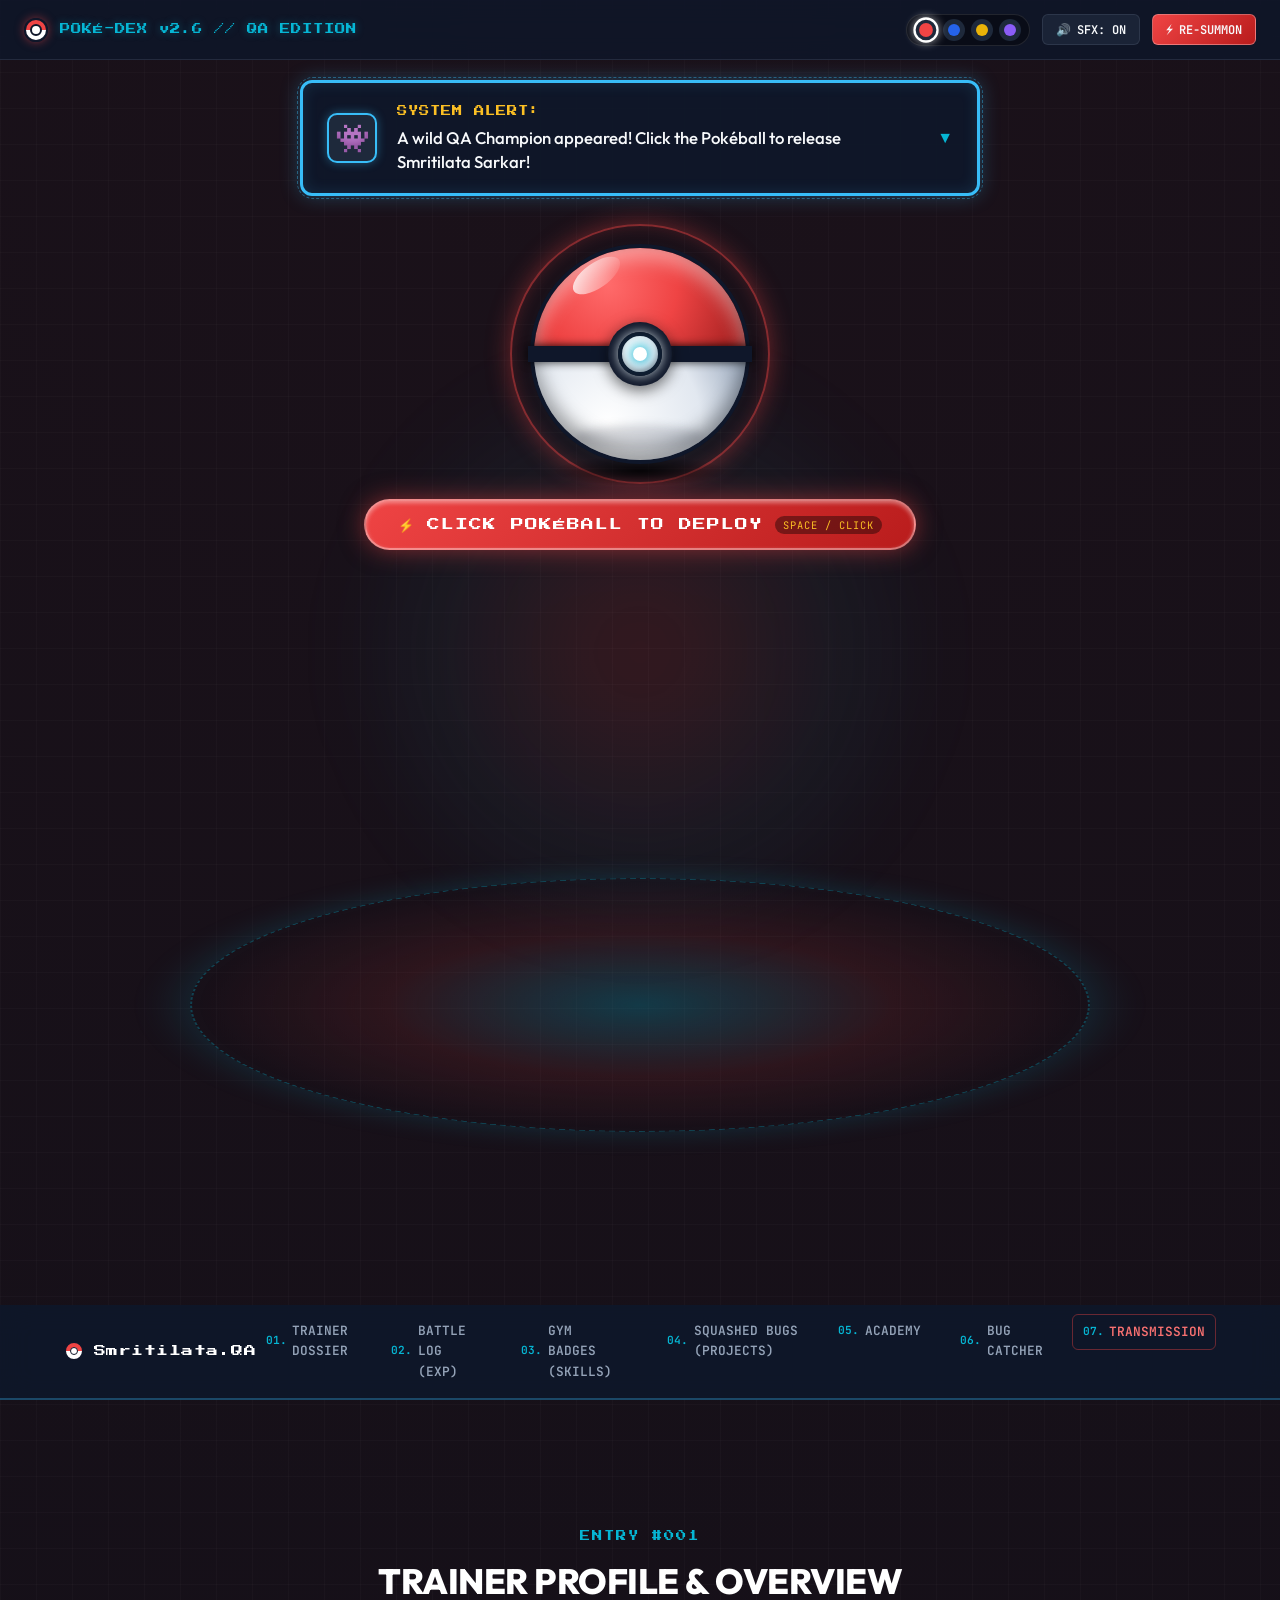
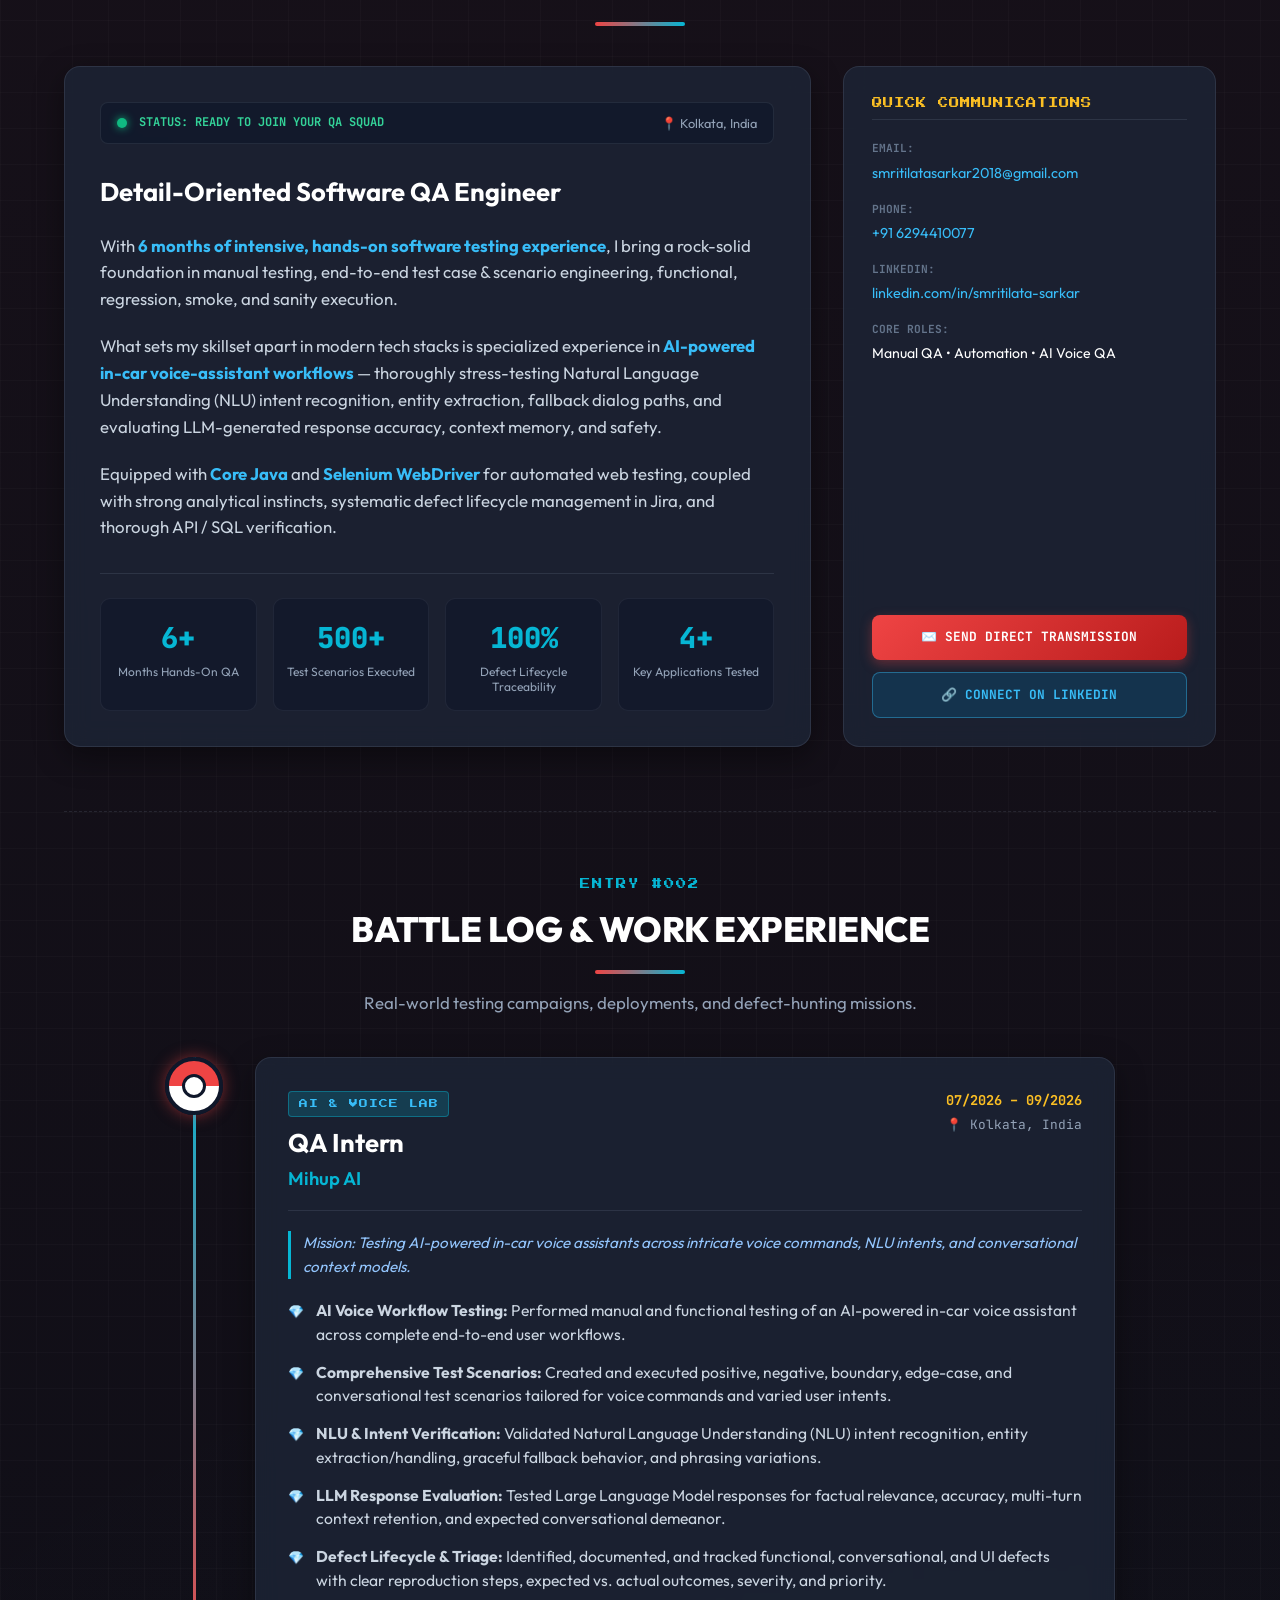
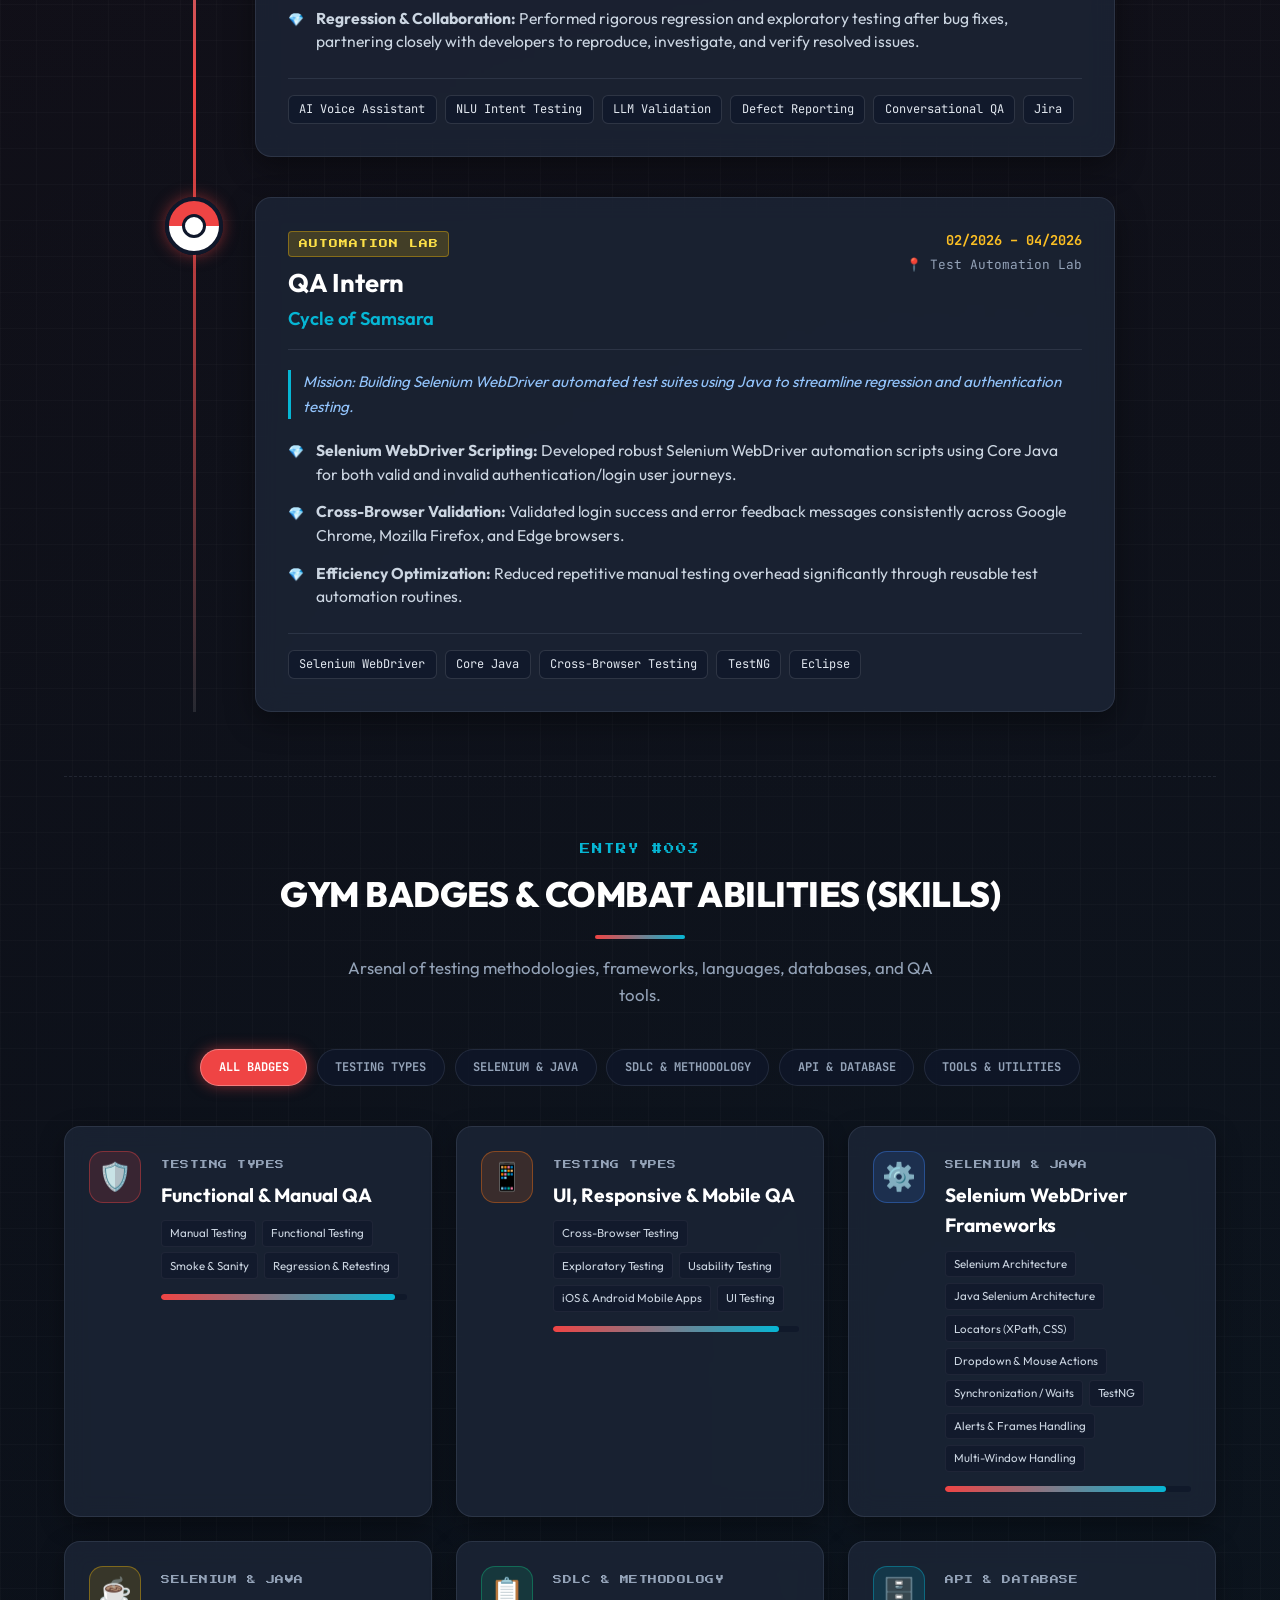
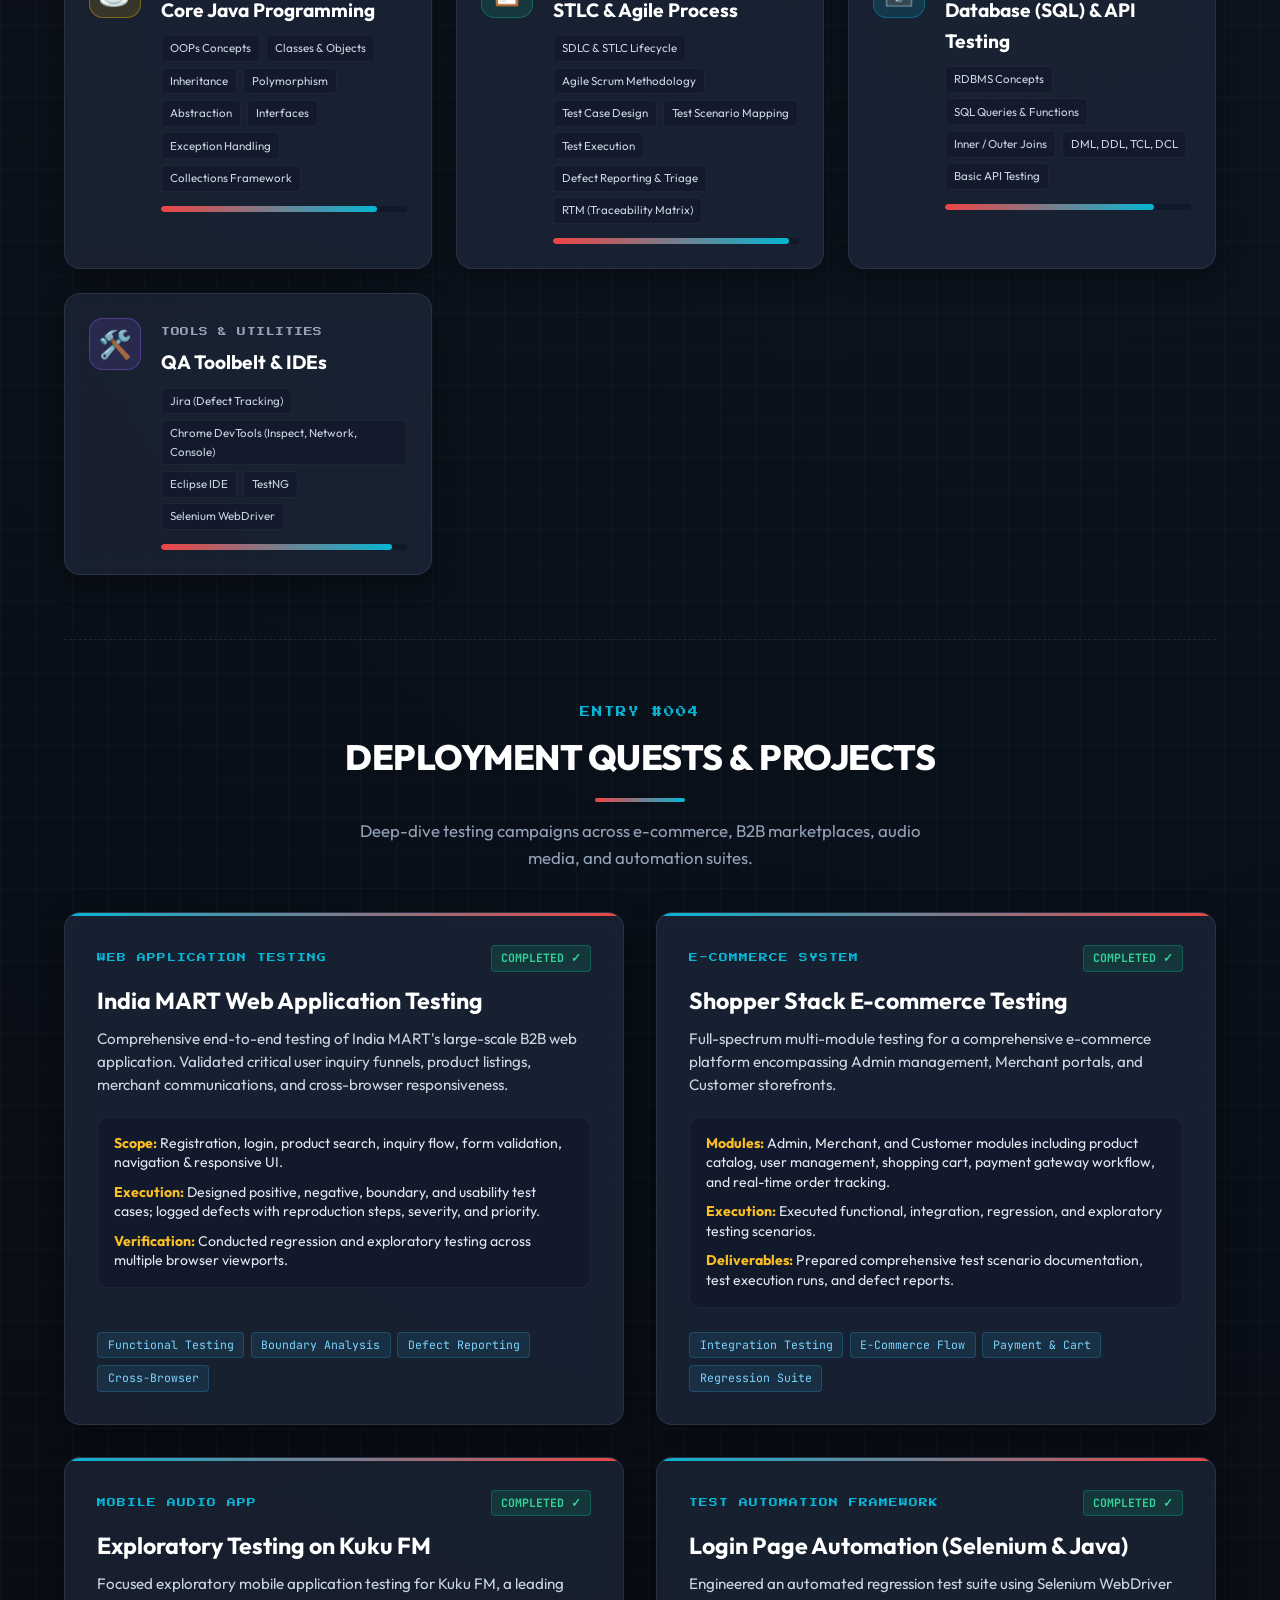
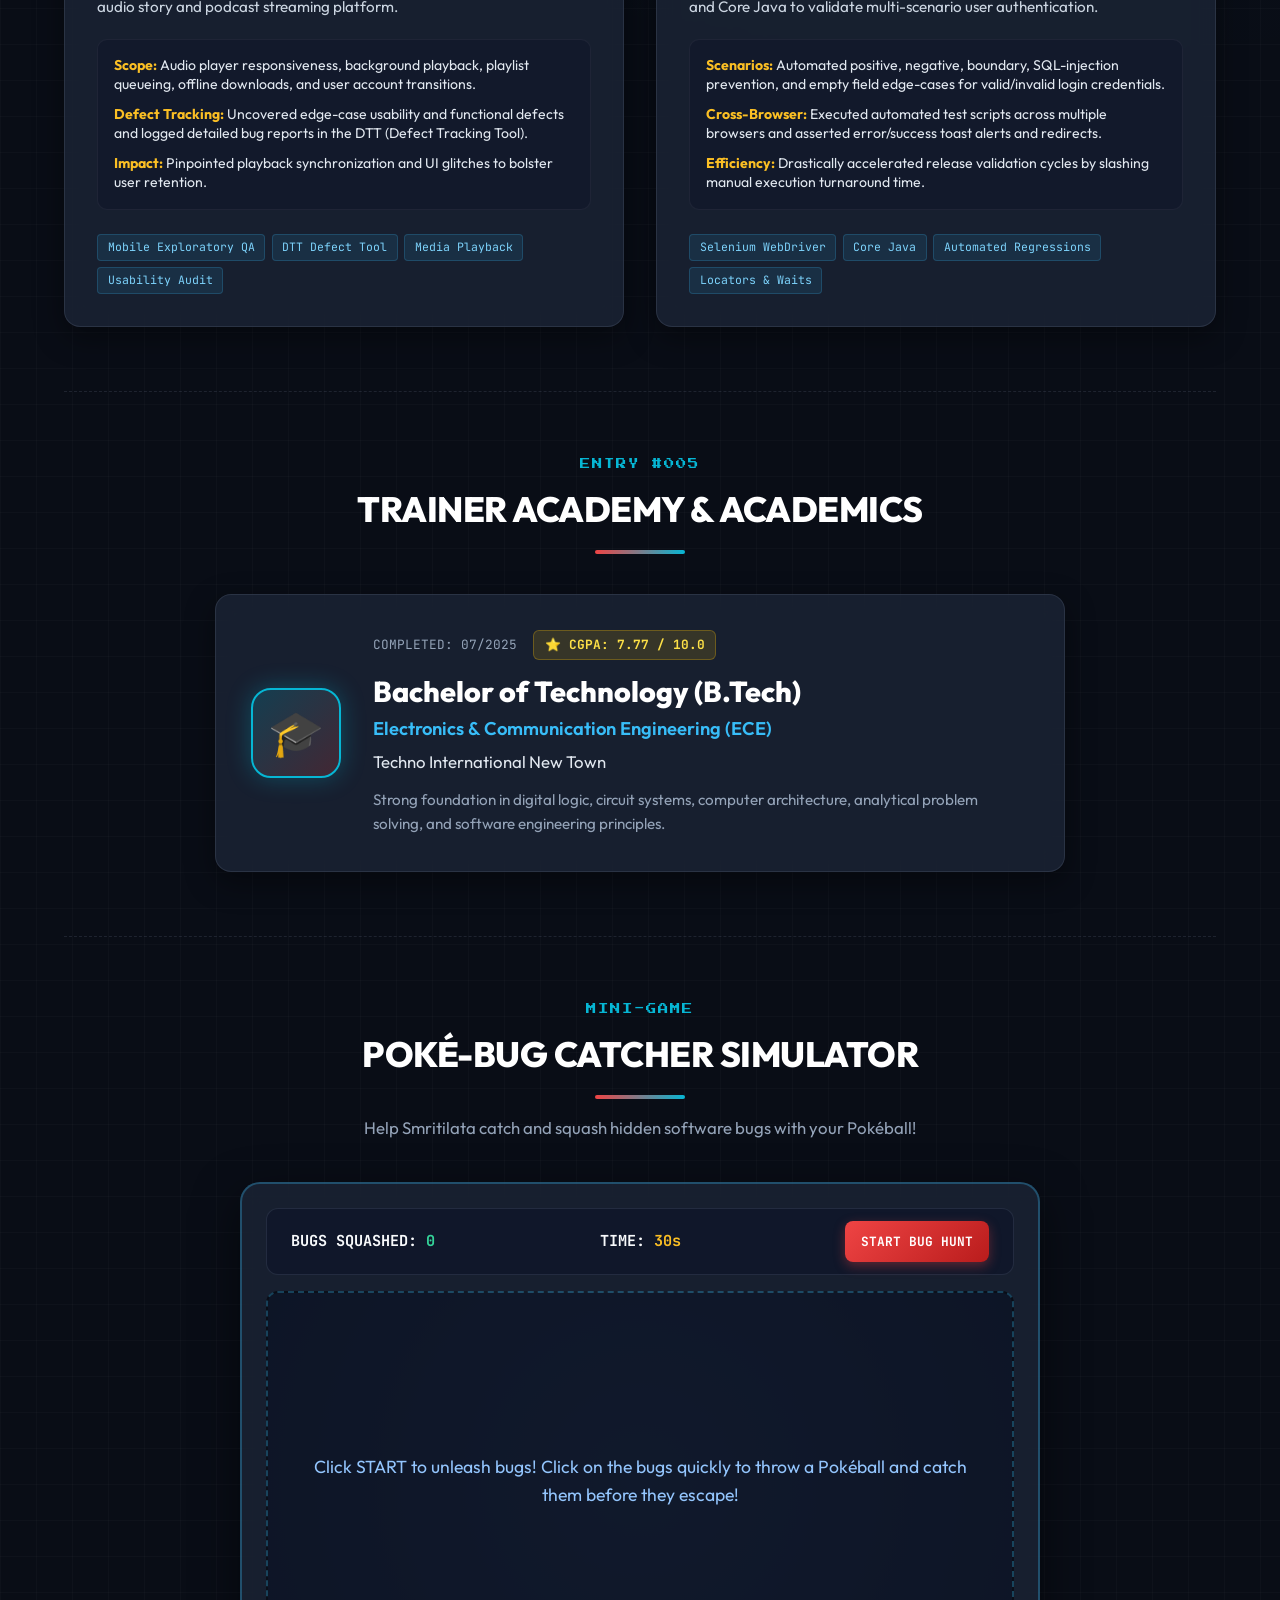
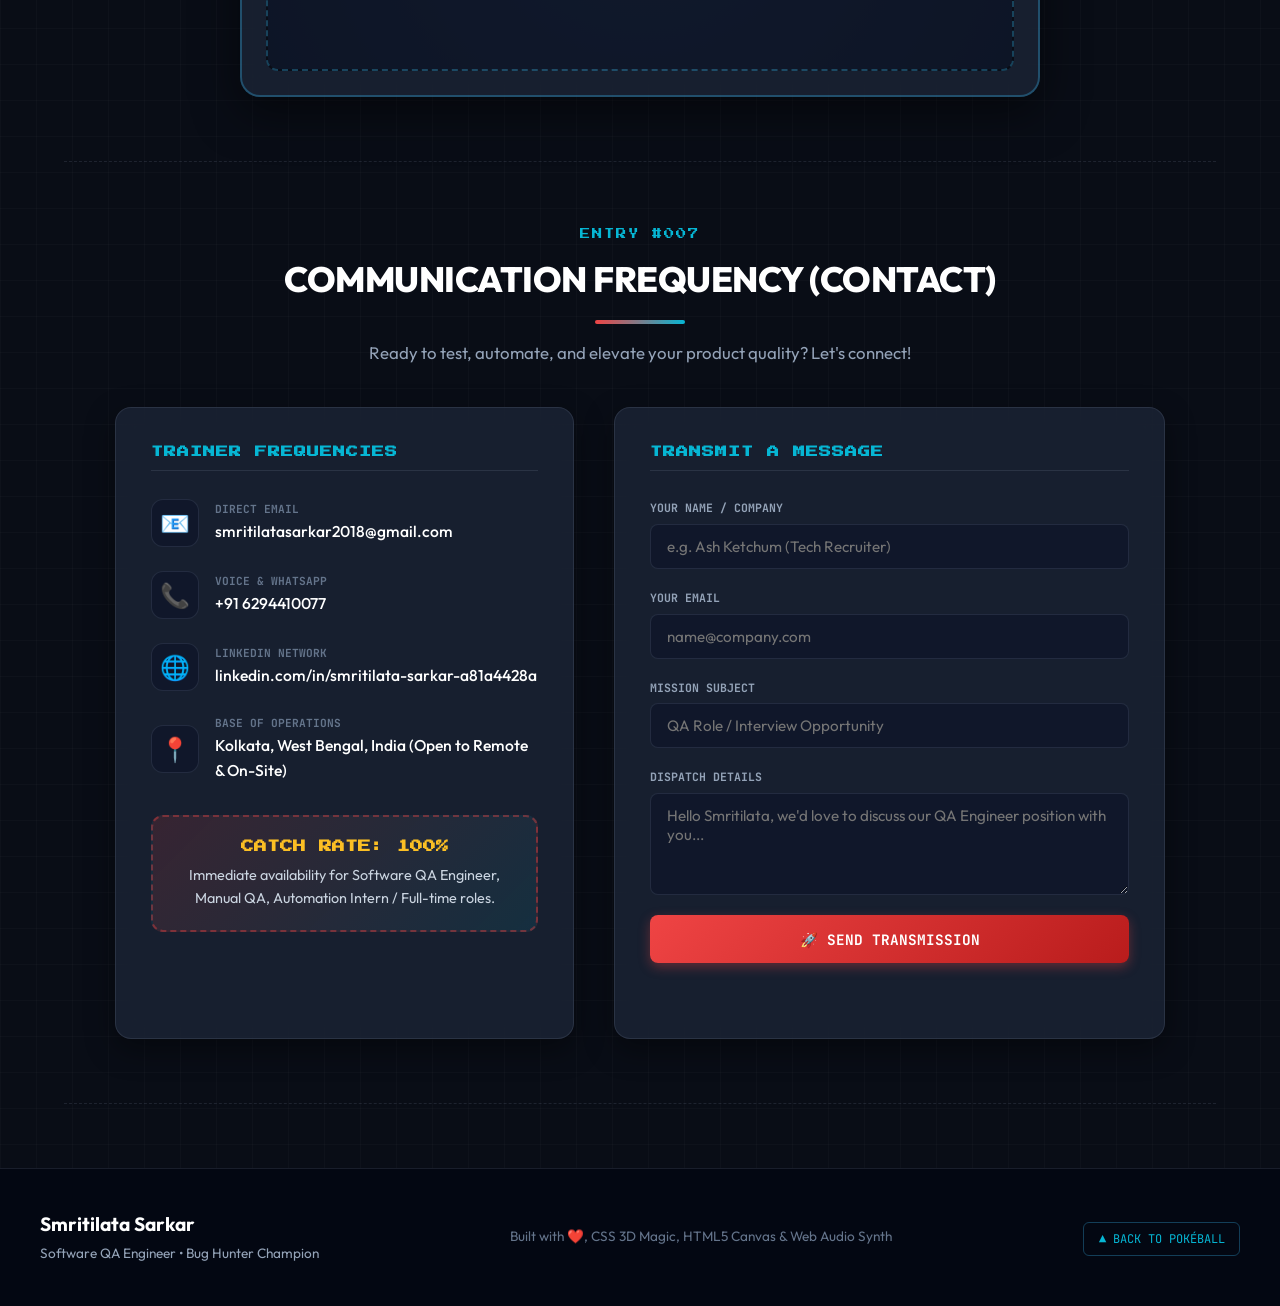
==== index.html @ 9091d20f "Initial commit: Poke-Portfolio QA Champion" ====
<!DOCTYPE html>
<html lang="en">
<head>
  <meta charset="UTF-8">
  <meta name="viewport" content="width=device-width, initial-scale=1.0">
  <title>Smritilata Sarkar | Software QA Engineer | Poké-Portfolio</title>
  <link rel="preconnect" href="https://fonts.googleapis.com">
  <link rel="preconnect" href="https://fonts.gstatic.com" crossorigin>
  <link href="https://fonts.googleapis.com/css2?family=Press+Start+2P&family=Outfit:wght@300;400;500;600;700;800;900&family=JetBrains+Mono:wght@400;500;700&display=swap" rel="stylesheet">
  <link rel="stylesheet" href="style.css">
  <link rel="icon" type="image/svg+xml" href="data:image/svg+xml,<svg xmlns='http://www.w3.org/2000/svg' viewBox='0 0 100 100'><circle cx='50' cy='50' r='48' fill='%23ef4444'/><path d='M2 50 A48 48 0 0 0 98 50 Z' fill='%23ffffff'/><line x1='2' y1='50' x2='98' y2='50' stroke='%23111827' stroke-width='8'/><circle cx='50' cy='50' r='16' fill='%23ffffff' stroke='%23111827' stroke-width='8'/><circle cx='50' cy='50' r='7' fill='%23ffffff' stroke='%23374151' stroke-width='2'/></svg>">
</head>
<body class="theme-pokeball">

  <!-- Particle and Light Canvas for Release Burst -->
  <canvas id="burst-canvas"></canvas>

  <!-- Sound & Quick Controls Bar -->
  <header class="hud-top-bar">
    <div class="hud-brand">
      <span class="pokeball-mini-icon"></span>
      <span class="hud-title">POKÉ-DEX v2.6 // QA EDITION</span>
    </div>
    <div class="hud-actions">
      <!-- Theme Switcher (Pokéball, Great Ball, Ultra Ball, Master Ball) -->
      <div class="ball-theme-selector" title="Switch Ball Theme">
        <button class="ball-pill active" data-theme="theme-pokeball" title="Classic Poké Ball">
          <span class="dot red"></span>
        </button>
        <button class="ball-pill" data-theme="theme-greatball" title="Great Ball">
          <span class="dot blue"></span>
        </button>
        <button class="ball-pill" data-theme="theme-ultraball" title="Ultra Ball">
          <span class="dot yellow"></span>
        </button>
        <button class="ball-pill" data-theme="theme-masterball" title="Master Ball">
          <span class="dot purple"></span>
        </button>
      </div>

      <button id="sound-toggle" class="hud-btn" aria-label="Toggle 8-bit Audio">
        <span class="icon">🔊</span>
        <span class="btn-text">SFX: ON</span>
      </button>

      <button id="replay-summon-btn" class="hud-btn highlight" aria-label="Replay Pokéball Release Animation">
        <span class="icon">⚡</span>
        <span class="btn-text">RE-SUMMON</span>
      </button>
    </div>
  </header>

  <!-- ======================================================== -->
  <!-- HERO / POKÉBALL OPENING STAGE CONTAINER                    -->
  <!-- ======================================================== -->
  <section id="summon-stage" class="summon-stage stage-closed">
    <div class="summon-backdrop">
      <div class="arena-grid"></div>
      <div class="energy-vortex"></div>
    </div>

    <!-- Battle Dialogue Box (Retro Pokémon style) -->
    <div class="battle-dialogue-box" id="battle-dialogue">
      <div class="trainer-avatar-mini">
        <span class="mini-sprite">👾</span>
      </div>
      <div class="dialogue-content">
        <p class="dialogue-sender">SYSTEM ALERT:</p>
        <p class="dialogue-text" id="dialogue-typed-text">
          A wild QA Champion appeared! Click the Pokéball to release Smritilata Sarkar!
        </p>
      </div>
      <div class="dialogue-action-hint">
        <span class="blink-indicator">▼</span>
      </div>
    </div>

    <!-- The 3D Interactive Pokéball Assembly -->
    <div class="pokeball-assembly-wrapper">
      <div class="summon-light-pillar" id="light-pillar"></div>
      
      <div class="pokeball-3d" id="main-pokeball" role="button" tabindex="0" title="Click to Release QA Engineer!">
        <!-- Outer Energy Ring Aura -->
        <div class="pokeball-energy-ring"></div>
        <div class="pokeball-shockwaves"></div>

        <!-- Upper Hemisphere -->
        <div class="ball-shell shell-top">
          <div class="shell-reflection"></div>
          <div class="shell-stripe"></div>
        </div>

        <!-- Middle Black Belt & Glowing Core Release Button -->
        <div class="ball-equator">
          <div class="equator-band"></div>
          <div class="center-latch-wrapper">
            <div class="latch-outer-ring">
              <div class="latch-button" id="pokeball-button">
                <div class="button-led"></div>
                <div class="button-ring-pulse"></div>
              </div>
            </div>
          </div>
        </div>

        <!-- Lower Hemisphere -->
        <div class="ball-shell shell-bottom">
          <div class="shell-shadow"></div>
        </div>

        <!-- Ground Shadow -->
        <div class="ball-ground-shadow"></div>
      </div>

      <!-- Release Click CTA -->
      <div class="release-cta-container" id="release-cta">
        <button class="throw-ball-btn" id="trigger-summon-btn">
          <span class="poke-icon">⚡</span>
          <span>CLICK POKÉBALL TO DEPLOY</span>
          <span class="shortcut-tag">SPACE / CLICK</span>
        </button>
      </div>
    </div>

    <!-- Released Pokémon / QA Trainer Entity (Emerged from the Light Beam) -->
    <div class="summoned-entity-showcase" id="summoned-entity">
      <div class="entity-aura-particles"></div>
      
      <div class="summoned-card-glow"></div>
      <div class="qa-trainer-holo-card">
        <!-- Card Top Bar: Level, Name, Types -->
        <div class="card-header">
          <div class="card-identity">
            <span class="card-sub-type">QA CHAMPION #001</span>
            <h1 class="card-trainer-name">Smritilata Sarkar</h1>
            <p class="card-role-title">Software QA Engineer • AI Voice & Automation Specialist</p>
          </div>
          <div class="card-level-tag">
            <span class="lvl-label">LVL</span>
            <span class="lvl-number">99</span>
          </div>
        </div>

        <!-- Visual Entity Showcase: Avatar + Stats HUD -->
        <div class="card-body">
          <div class="trainer-visual-box">
            <div class="hologram-rings"></div>
            <!-- Custom SVG QA Champion Avatar -->
            <div class="trainer-avatar-frame">
              <svg class="trainer-svg-art" viewBox="0 0 280 280" fill="none" xmlns="http://www.w3.org/2000/svg">
                <defs>
                  <linearGradient id="bgGlow" x1="0%" y1="0%" x2="100%" y2="100%">
                    <stop offset="0%" stop-color="#1e293b"/>
                    <stop offset="100%" stop-color="#0f172a"/>
                  </linearGradient>
                  <linearGradient id="suitGrad" x1="0%" y1="0%" x2="100%" y2="100%">
                    <stop offset="0%" stop-color="#3b82f6"/>
                    <stop offset="100%" stop-color="#1d4ed8"/>
                  </linearGradient>
                  <linearGradient id="pokeRed" x1="0%" y1="0%" x2="100%" y2="100%">
                    <stop offset="0%" stop-color="#ef4444"/>
                    <stop offset="100%" stop-color="#b91c1c"/>
                  </linearGradient>
                  <filter id="neonGlow" x="-20%" y="-20%" width="140%" height="140%">
                    <feGaussianBlur stdDeviation="6" result="blur" />
                    <feComposite in="SourceGraphic" in2="blur" operator="over"/>
                  </filter>
                </defs>

                <!-- Digital Hologram Ring Backdrop -->
                <circle cx="140" cy="140" r="130" fill="url(#bgGlow)" stroke="#38bdf8" stroke-width="2" stroke-dasharray="6 6"/>
                <circle cx="140" cy="140" r="115" stroke="#f43f5e" stroke-width="1.5" opacity="0.4"/>
                <circle cx="140" cy="140" r="95" fill="#030712" fill-opacity="0.6"/>

                <!-- Cyber Tech Grid in Background -->
                <line x1="45" y1="140" x2="235" y2="140" stroke="#38bdf8" stroke-width="1" opacity="0.2"/>
                <line x1="140" y1="45" x2="140" y2="235" stroke="#38bdf8" stroke-width="1" opacity="0.2"/>

                <!-- QA Trainer Character Stylized Vector -->
                <!-- Hair / Head -->
                <circle cx="140" cy="100" r="44" fill="#18181b"/>
                <!-- Face -->
                <ellipse cx="140" cy="106" rx="34" ry="38" fill="#fed7aa"/>
                <!-- Bangs & Hairstyle -->
                <path d="M106 90 Q140 70 174 90 Q150 78 140 85 Q130 78 106 90 Z" fill="#27272a"/>
                <path d="M106 92 C102 120 102 145 110 160 C110 135 114 115 118 105 Z" fill="#18181b"/>
                <path d="M174 92 C178 120 178 145 170 160 C170 135 166 115 162 105 Z" fill="#18181b"/>
                <!-- Smart QA Glasses (HUD Specs) -->
                <rect x="115" y="98" width="20" height="14" rx="3" fill="#0284c7" fill-opacity="0.25" stroke="#38bdf8" stroke-width="2"/>
                <rect x="145" y="98" width="20" height="14" rx="3" fill="#0284c7" fill-opacity="0.25" stroke="#38bdf8" stroke-width="2"/>
                <line x1="135" y1="105" x2="145" y2="105" stroke="#38bdf8" stroke-width="2"/>
                <line x1="106" y1="105" x2="115" y2="105" stroke="#38bdf8" stroke-width="2"/>
                <line x1="165" y1="105" x2="174" y2="105" stroke="#38bdf8" stroke-width="2"/>
                <!-- Confident Expression -->
                <ellipse cx="125" cy="105" rx="3" ry="3.5" fill="#0f172a"/>
                <ellipse cx="155" cy="105" rx="3" ry="3.5" fill="#0f172a"/>
                <circle cx="126" cy="104" r="1" fill="#ffffff"/>
                <circle cx="156" cy="104" r="1" fill="#ffffff"/>
                <path d="M134 124 Q140 129 146 124" stroke="#e11d48" stroke-width="2" stroke-linecap="round"/>

                <!-- Professional QA Cyber Outfit -->
                <path d="M110 160 L170 160 L195 240 L85 240 Z" fill="url(#suitGrad)"/>
                <!-- White Collared Shirt & Tie / Badge -->
                <path d="M125 160 L140 190 L155 160 Z" fill="#f8fafc"/>
                <polygon points="137,175 143,175 145,210 140,216 135,210" fill="#ef4444"/>

                <!-- Tech Gauntlet with Bug Detection Scanner (Left) -->
                <rect x="75" y="185" width="28" height="38" rx="6" fill="#0f172a" stroke="#38bdf8" stroke-width="2"/>
                <circle cx="89" cy="198" r="5" fill="#22c55e" filter="url(#neonGlow)"/>
                <line x1="82" y1="210" x2="96" y2="210" stroke="#38bdf8" stroke-width="1.5"/>
                <line x1="82" y1="215" x2="93" y2="215" stroke="#38bdf8" stroke-width="1.5"/>

                <!-- Floating Hologram Pokéball / Bug Scanner (Right) -->
                <g filter="url(#neonGlow)">
                  <circle cx="205" cy="180" r="18" fill="url(#pokeRed)"/>
                  <path d="M187 180 A18 18 0 0 0 223 180 Z" fill="#ffffff"/>
                  <line x1="187" y1="180" x2="223" y2="180" stroke="#0f172a" stroke-width="3"/>
                  <circle cx="205" cy="180" r="6" fill="#ffffff" stroke="#0f172a" stroke-width="3"/>
                  <circle cx="205" cy="180" r="2.5" fill="#38bdf8"/>
                </g>

                <!-- Floating QA Sparks / Defect Cleanse Aura -->
                <path d="M60 90 L65 100 L75 105 L65 110 L60 120 L55 110 L45 105 L55 100 Z" fill="#fbbf24" opacity="0.8"/>
                <path d="M220 85 L224 93 L232 97 L224 101 L220 109 L216 101 L208 97 L216 93 Z" fill="#38bdf8" opacity="0.8"/>
              </svg>
            </div>

            <!-- Type Element Badges -->
            <div class="entity-types-bar">
              <span class="type-badge badge-automation">⚡ AUTOMATION</span>
              <span class="type-badge badge-manual">🛡️ MANUAL QA</span>
              <span class="type-badge badge-ai">🤖 AI / LLM TEST</span>
              <span class="type-badge badge-java">☕ JAVA & SELENIUM</span>
            </div>
          </div>

          <!-- Combat / QA Stats Panel -->
          <div class="trainer-stats-summary">
            <!-- HP & EXP Bars -->
            <div class="stat-gauge-group">
              <div class="gauge-label-row">
                <span class="gauge-title">DEFECT DETECTION (HP)</span>
                <span class="gauge-value text-emerald">100 / 100 [MAX]</span>
              </div>
              <div class="gauge-track">
                <div class="gauge-fill fill-hp" style="width: 100%;"></div>
              </div>
            </div>

            <div class="stat-gauge-group">
              <div class="gauge-label-row">
                <span class="gauge-title">STLC EXP MASTERY</span>
                <span class="gauge-value text-cyan">9,850 / 10,000 EXP</span>
              </div>
              <div class="gauge-track">
                <div class="gauge-fill fill-exp" style="width: 98%;"></div>
              </div>
            </div>

            <!-- Mini Spec Matrix -->
            <div class="spec-matrix-grid">
              <div class="spec-item">
                <span class="spec-label">ABILITY</span>
                <span class="spec-val">Bug Slayer & Voice NLU</span>
              </div>
              <div class="spec-item">
                <span class="spec-label">ITEM HELD</span>
                <span class="spec-val">Selenium WebDriver + Jira</span>
              </div>
              <div class="spec-item">
                <span class="spec-label">ACCURACY</span>
                <span class="spec-val">99.9% Test Precision</span>
              </div>
              <div class="spec-item">
                <span class="spec-label">EDUCATION</span>
                <span class="spec-val">B.Tech ECE (7.77 CGPA)</span>
              </div>
            </div>

            <!-- Quick Action CTA to explore Pokédex -->
            <div class="card-action-buttons">
              <a href="#about" class="poke-primary-btn" id="explore-pokedex-btn">
                <span>📖 OPEN FULL POKÉDEX</span>
                <span class="btn-arrow">➔</span>
              </a>
              <a href="#contact" class="poke-secondary-btn">
                <span>🔴 CATCH FOR YOUR TEAM</span>
              </a>
            </div>
          </div>
        </div>

        <!-- Quick Summary Quote -->
        <div class="card-footer-quote">
          <p>"Specialized in hunting edge-case anomalies, validating complex AI voice conversational flows, and building bulletproof Selenium automation frameworks."</p>
        </div>
      </div>
    </div>
  </section>

  <!-- ======================================================== -->
  <!-- MAIN NAVIGATION BAR (Sticky after deploy)                  -->
  <!-- ======================================================== -->
  <nav class="pokedex-nav" id="main-nav">
    <div class="nav-container">
      <div class="nav-logo">
        <span class="ball-spin-icon"></span>
        <span class="logo-name">Smritilata.QA</span>
      </div>
      <ul class="nav-menu">
        <li><a href="#about" class="nav-link active"><span class="nav-num">01.</span> TRAINER DOSSIER</a></li>
        <li><a href="#experience" class="nav-link"><span class="nav-num">02.</span> BATTLE LOG (EXP)</a></li>
        <li><a href="#skills" class="nav-link"><span class="nav-num">03.</span> GYM BADGES (SKILLS)</a></li>
        <li><a href="#projects" class="nav-link"><span class="nav-num">04.</span> SQUASHED BUGS (PROJECTS)</a></li>
        <li><a href="#education" class="nav-link"><span class="nav-num">05.</span> ACADEMY</a></li>
        <li><a href="#minigame" class="nav-link"><span class="nav-num">06.</span> BUG CATCHER</a></li>
        <li><a href="#contact" class="nav-link nav-highlight"><span class="nav-num">07.</span> TRANSMISSION</a></li>
      </ul>
      <div class="nav-mobile-toggle" id="mobile-toggle">
        <span></span><span></span><span></span>
      </div>
    </div>
  </nav>

  <!-- ======================================================== -->
  <!-- SECTION 1: ABOUT / TRAINER DOSSIER                        -->
  <!-- ======================================================== -->
  <main class="portfolio-content-body">
    <section id="about" class="content-section">
      <div class="section-badge-header">
        <div class="badge-index">ENTRY #001</div>
        <h2 class="section-title">TRAINER PROFILE &amp; OVERVIEW</h2>
        <div class="section-underline"></div>
      </div>

      <div class="dossier-layout">
        <div class="dossier-main-card">
          <div class="dossier-header-bar">
            <span class="status-indicator"></span>
            <span class="status-text">STATUS: READY TO JOIN YOUR QA SQUAD</span>
            <span class="location-tag">📍 Kolkata, India</span>
          </div>

          <div class="dossier-body">
            <h3 class="dossier-greeting">Detail-Oriented Software QA Engineer</h3>
            <p class="dossier-bio">
              With <strong>6 months of intensive, hands-on software testing experience</strong>, I bring a rock-solid foundation in manual testing, end-to-end test case &amp; scenario engineering, functional, regression, smoke, and sanity execution.
            </p>
            <p class="dossier-bio">
              What sets my skillset apart in modern tech stacks is specialized experience in <strong>AI-powered in-car voice-assistant workflows</strong> — thoroughly stress-testing Natural Language Understanding (NLU) intent recognition, entity extraction, fallback dialog paths, and evaluating LLM-generated response accuracy, context memory, and safety.
            </p>
            <p class="dossier-bio">
              Equipped with <strong>Core Java</strong> and <strong>Selenium WebDriver</strong> for automated web testing, coupled with strong analytical instincts, systematic defect lifecycle management in Jira, and thorough API / SQL verification.
            </p>

            <!-- Quick Metric Counters -->
            <div class="dossier-stats-grid">
              <div class="metric-box">
                <span class="metric-num">6+</span>
                <span class="metric-label">Months Hands-On QA</span>
              </div>
              <div class="metric-box">
                <span class="metric-num">500+</span>
                <span class="metric-label">Test Scenarios Executed</span>
              </div>
              <div class="metric-box">
                <span class="metric-num">100%</span>
                <span class="metric-label">Defect Lifecycle Traceability</span>
              </div>
              <div class="metric-box">
                <span class="metric-num">4+</span>
                <span class="metric-label">Key Applications Tested</span>
              </div>
            </div>
          </div>
        </div>

        <!-- Sidebar Card: Quick Contact & Trainer Stats -->
        <aside class="dossier-sidebar">
          <div class="pokedex-data-module">
            <div class="module-title">QUICK COMMUNICATIONS</div>
            <ul class="dossier-contact-list">
              <li>
                <span class="c-label">EMAIL:</span>
                <a href="mailto:smritilatasarkar2018@gmail.com" class="c-link">smritilatasarkar2018@gmail.com</a>
              </li>
              <li>
                <span class="c-label">PHONE:</span>
                <a href="tel:+916294410077" class="c-link">+91 6294410077</a>
              </li>
              <li>
                <span class="c-label">LINKEDIN:</span>
                <a href="https://linkedin.com/in/smritilata-sarkar-a81a4428a" target="_blank" rel="noopener noreferrer" class="c-link">linkedin.com/in/smritilata-sarkar</a>
              </li>
              <li>
                <span class="c-label">CORE ROLES:</span>
                <span class="c-value">Manual QA • Automation • AI Voice QA</span>
              </li>
            </ul>

            <div class="action-btn-stack">
              <a href="mailto:smritilatasarkar2018@gmail.com" class="pokedex-btn-red">
                <span>✉️ SEND DIRECT TRANSMISSION</span>
              </a>
              <a href="https://linkedin.com/in/smritilata-sarkar-a81a4428a" target="_blank" rel="noopener noreferrer" class="pokedex-btn-blue">
                <span>🔗 CONNECT ON LINKEDIN</span>
              </a>
            </div>
          </div>
        </aside>
      </div>
    </section>

    <!-- ======================================================== -->
    <!-- SECTION 2: EXPERIENCE / BATTLE LOG                        -->
    <!-- ======================================================== -->
    <section id="experience" class="content-section">
      <div class="section-badge-header">
        <div class="badge-index">ENTRY #002</div>
        <h2 class="section-title">BATTLE LOG &amp; WORK EXPERIENCE</h2>
        <div class="section-underline"></div>
        <p class="section-subtext">Real-world testing campaigns, deployments, and defect-hunting missions.</p>
      </div>

      <div class="timeline-container">
        
        <!-- Experience 1: Mihup AI -->
        <article class="timeline-card active-quest">
          <div class="timeline-connector">
            <div class="pokeball-milestone"></div>
          </div>
          <div class="timeline-content">
            <div class="exp-header">
              <div class="exp-title-block">
                <span class="company-badge ai-badge">AI &amp; VOICE LAB</span>
                <h3 class="role-name">QA Intern</h3>
                <h4 class="company-name">Mihup AI</h4>
              </div>
              <div class="exp-meta">
                <span class="exp-duration">07/2026 – 09/2026</span>
                <span class="exp-location">📍 Kolkata, India</span>
              </div>
            </div>

            <div class="exp-description">
              <p class="exp-summary-tag">
                Mission: Testing AI-powered in-car voice assistants across intricate voice commands, NLU intents, and conversational context models.
              </p>
              <ul class="battle-achievements">
                <li>
                  <span class="bullet-gem">💎</span>
                  <span><strong>AI Voice Workflow Testing:</strong> Performed manual and functional testing of an AI-powered in-car voice assistant across complete end-to-end user workflows.</span>
                </li>
                <li>
                  <span class="bullet-gem">💎</span>
                  <span><strong>Comprehensive Test Scenarios:</strong> Created and executed positive, negative, boundary, edge-case, and conversational test scenarios tailored for voice commands and varied user intents.</span>
                </li>
                <li>
                  <span class="bullet-gem">💎</span>
                  <span><strong>NLU &amp; Intent Verification:</strong> Validated Natural Language Understanding (NLU) intent recognition, entity extraction/handling, graceful fallback behavior, and phrasing variations.</span>
                </li>
                <li>
                  <span class="bullet-gem">💎</span>
                  <span><strong>LLM Response Evaluation:</strong> Tested Large Language Model responses for factual relevance, accuracy, multi-turn context retention, and expected conversational demeanor.</span>
                </li>
                <li>
                  <span class="bullet-gem">💎</span>
                  <span><strong>Defect Lifecycle &amp; Triage:</strong> Identified, documented, and tracked functional, conversational, and UI defects with clear reproduction steps, expected vs. actual outcomes, severity, and priority.</span>
                </li>
                <li>
                  <span class="bullet-gem">💎</span>
                  <span><strong>Regression &amp; Collaboration:</strong> Performed rigorous regression and exploratory testing after bug fixes, partnering closely with developers to reproduce, investigate, and verify resolved issues.</span>
                </li>
              </ul>
              <div class="tech-tag-row">
                <span class="tech-pill">AI Voice Assistant</span>
                <span class="tech-pill">NLU Intent Testing</span>
                <span class="tech-pill">LLM Validation</span>
                <span class="tech-pill">Defect Reporting</span>
                <span class="tech-pill">Conversational QA</span>
                <span class="tech-pill">Jira</span>
              </div>
            </div>
          </div>
        </article>

        <!-- Experience 2: Cycle of Samsara -->
        <article class="timeline-card">
          <div class="timeline-connector">
            <div class="pokeball-milestone"></div>
          </div>
          <div class="timeline-content">
            <div class="exp-header">
              <div class="exp-title-block">
                <span class="company-badge auto-badge">AUTOMATION LAB</span>
                <h3 class="role-name">QA Intern</h3>
                <h4 class="company-name">Cycle of Samsara</h4>
              </div>
              <div class="exp-meta">
                <span class="exp-duration">02/2026 – 04/2026</span>
                <span class="exp-location">📍 Test Automation Lab</span>
              </div>
            </div>

            <div class="exp-description">
              <p class="exp-summary-tag">
                Mission: Building Selenium WebDriver automated test suites using Java to streamline regression and authentication testing.
              </p>
              <ul class="battle-achievements">
                <li>
                  <span class="bullet-gem">💎</span>
                  <span><strong>Selenium WebDriver Scripting:</strong> Developed robust Selenium WebDriver automation scripts using Core Java for both valid and invalid authentication/login user journeys.</span>
                </li>
                <li>
                  <span class="bullet-gem">💎</span>
                  <span><strong>Cross-Browser Validation:</strong> Validated login success and error feedback messages consistently across Google Chrome, Mozilla Firefox, and Edge browsers.</span>
                </li>
                <li>
                  <span class="bullet-gem">💎</span>
                  <span><strong>Efficiency Optimization:</strong> Reduced repetitive manual testing overhead significantly through reusable test automation routines.</span>
                </li>
              </ul>
              <div class="tech-tag-row">
                <span class="tech-pill">Selenium WebDriver</span>
                <span class="tech-pill">Core Java</span>
                <span class="tech-pill">Cross-Browser Testing</span>
                <span class="tech-pill">TestNG</span>
                <span class="tech-pill">Eclipse</span>
              </div>
            </div>
          </div>
        </article>
      </div>
    </section>

    <!-- ======================================================== -->
    <!-- SECTION 3: SKILLS / GYM BADGES                            -->
    <!-- ======================================================== -->
    <section id="skills" class="content-section">
      <div class="section-badge-header">
        <div class="badge-index">ENTRY #003</div>
        <h2 class="section-title">GYM BADGES &amp; COMBAT ABILITIES (SKILLS)</h2>
        <div class="section-underline"></div>
        <p class="section-subtext">Arsenal of testing methodologies, frameworks, languages, databases, and QA tools.</p>
      </div>

      <!-- Skill Filter Pills -->
      <div class="skill-category-filters" id="skill-filters">
        <button class="filter-btn active" data-filter="all">ALL BADGES</button>
        <button class="filter-btn" data-filter="testing-types">TESTING TYPES</button>
        <button class="filter-btn" data-filter="selenium-java">SELENIUM &amp; JAVA</button>
        <button class="filter-btn" data-filter="process">SDLC &amp; METHODOLOGY</button>
        <button class="filter-btn" data-filter="api-db">API &amp; DATABASE</button>
        <button class="filter-btn" data-filter="tools">TOOLS &amp; UTILITIES</button>
      </div>

      <div class="skills-grid" id="skills-collection">

        <!-- Category: Testing Types -->
        <div class="skill-card" data-category="testing-types">
          <div class="skill-badge-icon badge-red">🛡️</div>
          <div class="skill-card-info">
            <span class="skill-cat-label">TESTING TYPES</span>
            <h4 class="skill-name">Functional &amp; Manual QA</h4>
            <div class="skill-tags">
              <span>Manual Testing</span>
              <span>Functional Testing</span>
              <span>Smoke &amp; Sanity</span>
              <span>Regression &amp; Retesting</span>
            </div>
            <div class="skill-bar-shell">
              <div class="skill-bar-fill" style="width: 95%;"></div>
            </div>
          </div>
        </div>

        <div class="skill-card" data-category="testing-types">
          <div class="skill-badge-icon badge-orange">📱</div>
          <div class="skill-card-info">
            <span class="skill-cat-label">TESTING TYPES</span>
            <h4 class="skill-name">UI, Responsive &amp; Mobile QA</h4>
            <div class="skill-tags">
              <span>Cross-Browser Testing</span>
              <span>Exploratory Testing</span>
              <span>Usability Testing</span>
              <span>iOS &amp; Android Mobile Apps</span>
              <span>UI Testing</span>
            </div>
            <div class="skill-bar-shell">
              <div class="skill-bar-fill" style="width: 92%;"></div>
            </div>
          </div>
        </div>

        <!-- Category: Selenium & Automation -->
        <div class="skill-card" data-category="selenium-java">
          <div class="skill-badge-icon badge-blue">⚙️</div>
          <div class="skill-card-info">
            <span class="skill-cat-label">SELENIUM &amp; JAVA</span>
            <h4 class="skill-name">Selenium WebDriver Frameworks</h4>
            <div class="skill-tags">
              <span>Selenium Architecture</span>
              <span>Java Selenium Architecture</span>
              <span>Locators (XPath, CSS)</span>
              <span>Dropdown &amp; Mouse Actions</span>
              <span>Synchronization / Waits</span>
              <span>TestNG</span>
              <span>Alerts &amp; Frames Handling</span>
              <span>Multi-Window Handling</span>
            </div>
            <div class="skill-bar-shell">
              <div class="skill-bar-fill" style="width: 90%;"></div>
            </div>
          </div>
        </div>

        <!-- Category: Core Java -->
        <div class="skill-card" data-category="selenium-java">
          <div class="skill-badge-icon badge-yellow">☕</div>
          <div class="skill-card-info">
            <span class="skill-cat-label">SELENIUM &amp; JAVA</span>
            <h4 class="skill-name">Core Java Programming</h4>
            <div class="skill-tags">
              <span>OOPs Concepts</span>
              <span>Classes &amp; Objects</span>
              <span>Inheritance</span>
              <span>Polymorphism</span>
              <span>Abstraction</span>
              <span>Interfaces</span>
              <span>Exception Handling</span>
              <span>Collections Framework</span>
            </div>
            <div class="skill-bar-shell">
              <div class="skill-bar-fill" style="width: 88%;"></div>
            </div>
          </div>
        </div>

        <!-- Category: Process & Methodologies -->
        <div class="skill-card" data-category="process">
          <div class="skill-badge-icon badge-green">📋</div>
          <div class="skill-card-info">
            <span class="skill-cat-label">SDLC &amp; METHODOLOGY</span>
            <h4 class="skill-name">STLC &amp; Agile Process</h4>
            <div class="skill-tags">
              <span>SDLC &amp; STLC Lifecycle</span>
              <span>Agile Scrum Methodology</span>
              <span>Test Case Design</span>
              <span>Test Scenario Mapping</span>
              <span>Test Execution</span>
              <span>Defect Reporting &amp; Triage</span>
              <span>RTM (Traceability Matrix)</span>
            </div>
            <div class="skill-bar-shell">
              <div class="skill-bar-fill" style="width: 96%;"></div>
            </div>
          </div>
        </div>

        <!-- Category: API & Database -->
        <div class="skill-card" data-category="api-db">
          <div class="skill-badge-icon badge-cyan">🗄️</div>
          <div class="skill-card-info">
            <span class="skill-cat-label">API &amp; DATABASE</span>
            <h4 class="skill-name">Database (SQL) &amp; API Testing</h4>
            <div class="skill-tags">
              <span>RDBMS Concepts</span>
              <span>SQL Queries &amp; Functions</span>
              <span>Inner / Outer Joins</span>
              <span>DML, DDL, TCL, DCL</span>
              <span>Basic API Testing</span>
            </div>
            <div class="skill-bar-shell">
              <div class="skill-bar-fill" style="width: 85%;"></div>
            </div>
          </div>
        </div>

        <!-- Category: Tools -->
        <div class="skill-card" data-category="tools">
          <div class="skill-badge-icon badge-purple">🛠️</div>
          <div class="skill-card-info">
            <span class="skill-cat-label">TOOLS &amp; UTILITIES</span>
            <h4 class="skill-name">QA Toolbelt &amp; IDEs</h4>
            <div class="skill-tags">
              <span>Jira (Defect Tracking)</span>
              <span>Chrome DevTools (Inspect, Network, Console)</span>
              <span>Eclipse IDE</span>
              <span>TestNG</span>
              <span>Selenium WebDriver</span>
            </div>
            <div class="skill-bar-shell">
              <div class="skill-bar-fill" style="width: 94%;"></div>
            </div>
          </div>
        </div>

      </div>
    </section>

    <!-- ======================================================== -->
    <!-- SECTION 4: PROJECTS / SQUASHED BUGS                       -->
    <!-- ======================================================== -->
    <section id="projects" class="content-section">
      <div class="section-badge-header">
        <div class="badge-index">ENTRY #004</div>
        <h2 class="section-title">DEPLOYMENT QUESTS &amp; PROJECTS</h2>
        <div class="section-underline"></div>
        <p class="section-subtext">Deep-dive testing campaigns across e-commerce, B2B marketplaces, audio media, and automation suites.</p>
      </div>

      <div class="projects-grid">
        
        <!-- Project 1: India MART -->
        <div class="project-quest-card">
          <div class="quest-card-top">
            <span class="quest-category">WEB APPLICATION TESTING</span>
            <span class="quest-status status-cleared">COMPLETED ✓</span>
          </div>
          <h3 class="quest-title">India MART Web Application Testing</h3>
          <p class="quest-description">
            Comprehensive end-to-end testing of India MART's large-scale B2B web application. Validated critical user inquiry funnels, product listings, merchant communications, and cross-browser responsiveness.
          </p>
          <div class="quest-highlights">
            <div class="highlight-item">
              <strong>Scope:</strong> Registration, login, product search, inquiry flow, form validation, navigation &amp; responsive UI.
            </div>
            <div class="highlight-item">
              <strong>Execution:</strong> Designed positive, negative, boundary, and usability test cases; logged defects with reproduction steps, severity, and priority.
            </div>
            <div class="highlight-item">
              <strong>Verification:</strong> Conducted regression and exploratory testing across multiple browser viewports.
            </div>
          </div>
          <div class="quest-tags">
            <span>Functional Testing</span>
            <span>Boundary Analysis</span>
            <span>Defect Reporting</span>
            <span>Cross-Browser</span>
          </div>
        </div>

        <!-- Project 2: Shopper Stack E-commerce Testing -->
        <div class="project-quest-card">
          <div class="quest-card-top">
            <span class="quest-category">E-COMMERCE SYSTEM</span>
            <span class="quest-status status-cleared">COMPLETED ✓</span>
          </div>
          <h3 class="quest-title">Shopper Stack E-commerce Testing</h3>
          <p class="quest-description">
            Full-spectrum multi-module testing for a comprehensive e-commerce platform encompassing Admin management, Merchant portals, and Customer storefronts.
          </p>
          <div class="quest-highlights">
            <div class="highlight-item">
              <strong>Modules:</strong> Admin, Merchant, and Customer modules including product catalog, user management, shopping cart, payment gateway workflow, and real-time order tracking.
            </div>
            <div class="highlight-item">
              <strong>Execution:</strong> Executed functional, integration, regression, and exploratory testing scenarios.
            </div>
            <div class="highlight-item">
              <strong>Deliverables:</strong> Prepared comprehensive test scenario documentation, test execution runs, and defect reports.
            </div>
          </div>
          <div class="quest-tags">
            <span>Integration Testing</span>
            <span>E-Commerce Flow</span>
            <span>Payment &amp; Cart</span>
            <span>Regression Suite</span>
          </div>
        </div>

        <!-- Project 3: Exploratory Testing on Kuku FM -->
        <div class="project-quest-card">
          <div class="quest-card-top">
            <span class="quest-category">MOBILE AUDIO APP</span>
            <span class="quest-status status-cleared">COMPLETED ✓</span>
          </div>
          <h3 class="quest-title">Exploratory Testing on Kuku FM</h3>
          <p class="quest-description">
            Focused exploratory mobile application testing for Kuku FM, a leading audio story and podcast streaming platform.
          </p>
          <div class="quest-highlights">
            <div class="highlight-item">
              <strong>Scope:</strong> Audio player responsiveness, background playback, playlist queueing, offline downloads, and user account transitions.
            </div>
            <div class="highlight-item">
              <strong>Defect Tracking:</strong> Uncovered edge-case usability and functional defects and logged detailed bug reports in the DTT (Defect Tracking Tool).
            </div>
            <div class="highlight-item">
              <strong>Impact:</strong> Pinpointed playback synchronization and UI glitches to bolster user retention.
            </div>
          </div>
          <div class="quest-tags">
            <span>Mobile Exploratory QA</span>
            <span>DTT Defect Tool</span>
            <span>Media Playback</span>
            <span>Usability Audit</span>
          </div>
        </div>

        <!-- Project 4: Login Page Automation using Selenium WebDriver -->
        <div class="project-quest-card">
          <div class="quest-card-top">
            <span class="quest-category">TEST AUTOMATION FRAMEWORK</span>
            <span class="quest-status status-cleared">COMPLETED ✓</span>
          </div>
          <h3 class="quest-title">Login Page Automation (Selenium &amp; Java)</h3>
          <p class="quest-description">
            Engineered an automated regression test suite using Selenium WebDriver and Core Java to validate multi-scenario user authentication.
          </p>
          <div class="quest-highlights">
            <div class="highlight-item">
              <strong>Scenarios:</strong> Automated positive, negative, boundary, SQL-injection prevention, and empty field edge-cases for valid/invalid login credentials.
            </div>
            <div class="highlight-item">
              <strong>Cross-Browser:</strong> Executed automated test scripts across multiple browsers and asserted error/success toast alerts and redirects.
            </div>
            <div class="highlight-item">
              <strong>Efficiency:</strong> Drastically accelerated release validation cycles by slashing manual execution turnaround time.
            </div>
          </div>
          <div class="quest-tags">
            <span>Selenium WebDriver</span>
            <span>Core Java</span>
            <span>Automated Regressions</span>
            <span>Locators &amp; Waits</span>
          </div>
        </div>

      </div>
    </section>

    <!-- ======================================================== -->
    <!-- SECTION 5: EDUCATION / TRAINER ACADEMY                    -->
    <!-- ======================================================== -->
    <section id="education" class="content-section">
      <div class="section-badge-header">
        <div class="badge-index">ENTRY #005</div>
        <h2 class="section-title">TRAINER ACADEMY &amp; ACADEMICS</h2>
        <div class="section-underline"></div>
      </div>

      <div class="academy-card">
        <div class="academy-icon-box">
          <span class="mortar-icon">🎓</span>
        </div>
        <div class="academy-info">
          <div class="academy-meta">
            <span class="grad-year">COMPLETED: 07/2025</span>
            <span class="cgpa-pill">⭐ CGPA: 7.77 / 10.0</span>
          </div>
          <h3 class="degree-title">Bachelor of Technology (B.Tech)</h3>
          <h4 class="dept-name">Electronics &amp; Communication Engineering (ECE)</h4>
          <p class="institution-name">Techno International New Town</p>
          <p class="academy-summary">
            Strong foundation in digital logic, circuit systems, computer architecture, analytical problem solving, and software engineering principles.
          </p>
        </div>
      </div>
    </section>

    <!-- ======================================================== -->
    <!-- SECTION 6: INTERACTIVE BUG CATCHER MINI-GAME              -->
    <!-- ======================================================== -->
    <section id="minigame" class="content-section minigame-section">
      <div class="section-badge-header">
        <div class="badge-index">MINI-GAME</div>
        <h2 class="section-title">POKÉ-BUG CATCHER SIMULATOR</h2>
        <div class="section-underline"></div>
        <p class="section-subtext">Help Smritilata catch and squash hidden software bugs with your Pokéball!</p>
      </div>

      <div class="game-arena-wrapper">
        <div class="game-hud">
          <div class="game-score">BUGS SQUASHED: <span id="game-score-val">0</span></div>
          <div class="game-timer">TIME: <span id="game-time-val">30s</span></div>
          <button id="start-game-btn" class="pokedex-btn-red">START BUG HUNT</button>
        </div>

        <div class="game-canvas-board" id="game-board">
          <div class="game-instruction-overlay" id="game-intro">
            <p>Click START to unleash bugs! Click on the bugs quickly to throw a Pokéball and catch them before they escape!</p>
          </div>
        </div>
      </div>
    </section>

    <!-- ======================================================== -->
    <!-- SECTION 7: CONTACT / TRANSMISSION                         -->
    <!-- ======================================================== -->
    <section id="contact" class="content-section">
      <div class="section-badge-header">
        <div class="badge-index">ENTRY #007</div>
        <h2 class="section-title">COMMUNICATION FREQUENCY (CONTACT)</h2>
        <div class="section-underline"></div>
        <p class="section-subtext">Ready to test, automate, and elevate your product quality? Let's connect!</p>
      </div>

      <div class="contact-transmission-grid">
        <!-- Direct Coordinates -->
        <div class="coordinates-card">
          <h3 class="card-subtitle">TRAINER FREQUENCIES</h3>

          <div class="comm-channel">
            <div class="channel-icon">📧</div>
            <div class="channel-info">
              <span class="chan-name">DIRECT EMAIL</span>
              <a href="mailto:smritilatasarkar2018@gmail.com" class="chan-data">smritilatasarkar2018@gmail.com</a>
            </div>
          </div>

          <div class="comm-channel">
            <div class="channel-icon">📞</div>
            <div class="channel-info">
              <span class="chan-name">VOICE &amp; WHATSAPP</span>
              <a href="tel:+916294410077" class="chan-data">+91 6294410077</a>
            </div>
          </div>

          <div class="comm-channel">
            <div class="channel-icon">🌐</div>
            <div class="channel-info">
              <span class="chan-name">LINKEDIN NETWORK</span>
              <a href="https://linkedin.com/in/smritilata-sarkar-a81a4428a" target="_blank" rel="noopener noreferrer" class="chan-data">linkedin.com/in/smritilata-sarkar-a81a4428a</a>
            </div>
          </div>

          <div class="comm-channel">
            <div class="channel-icon">📍</div>
            <div class="channel-info">
              <span class="chan-name">BASE OF OPERATIONS</span>
              <span class="chan-data">Kolkata, West Bengal, India (Open to Remote &amp; On-Site)</span>
            </div>
          </div>

          <div class="pokeball-catch-box">
            <h4>CATCH RATE: 100%</h4>
            <p>Immediate availability for Software QA Engineer, Manual QA, Automation Intern / Full-time roles.</p>
          </div>
        </div>

        <!-- Interactive Transmission Form -->
        <div class="transmission-form-card">
          <h3 class="card-subtitle">TRANSMIT A MESSAGE</h3>
          <form id="contact-form" onsubmit="handleFormSubmit(event)">
            <div class="form-group">
              <label for="sender-name">YOUR NAME / COMPANY</label>
              <input type="text" id="sender-name" placeholder="e.g. Ash Ketchum (Tech Recruiter)" required>
            </div>
            <div class="form-group">
              <label for="sender-email">YOUR EMAIL</label>
              <input type="email" id="sender-email" placeholder="name@company.com" required>
            </div>
            <div class="form-group">
              <label for="sender-subject">MISSION SUBJECT</label>
              <input type="text" id="sender-subject" placeholder="QA Role / Interview Opportunity" required>
            </div>
            <div class="form-group">
              <label for="sender-message">DISPATCH DETAILS</label>
              <textarea id="sender-message" rows="4" placeholder="Hello Smritilata, we'd love to discuss our QA Engineer position with you..." required></textarea>
            </div>
            <button type="submit" class="pokedex-btn-red send-btn">
              <span>🚀 SEND TRANSMISSION</span>
            </button>
            <div id="form-feedback" class="form-feedback-message"></div>
          </form>
        </div>
      </div>
    </section>
  </main>

  <!-- ======================================================== -->
  <!-- FOOTER                                                   -->
  <!-- ======================================================== -->
  <footer class="pokedex-footer">
    <div class="footer-container">
      <div class="footer-left">
        <span class="footer-brand">Smritilata Sarkar</span>
        <span class="footer-sub">Software QA Engineer • Bug Hunter Champion</span>
      </div>
      <div class="footer-center">
        <p>Built with ❤️, CSS 3D Magic, HTML5 Canvas &amp; Web Audio Synth</p>
      </div>
      <div class="footer-right">
        <a href="#summon-stage" class="back-to-top-btn" id="back-to-ball">▲ BACK TO POKÉBALL</a>
      </div>
    </div>
  </footer>

  <!-- Scripts -->
  <script src="audio.js"></script>
  <script src="script.js"></script>
</body>
</html>
---- style.css ----
/* ==========================================================================
   POKÉ-PORTFOLIO: SMRITILATA SARKAR (SOFTWARE QA ENGINEER)
   ========================================================================== */

:root {
  --primary-red: #ef4444;
  --primary-red-dark: #b91c1c;
  --poke-white: #f8fafc;
  --poke-black: #0f172a;
  --poke-slate: #1e293b;
  --poke-darker: #090d16;
  --poke-cyan: #06b6d4;
  --poke-cyan-glow: rgba(6, 182, 212, 0.4);
  --poke-yellow: #fbbf24;
  --poke-yellow-glow: rgba(251, 191, 36, 0.4);
  --poke-green: #10b981;
  --poke-purple: #8b5cf6;

  /* Ball Shell Colors (Overridden by themes) */
  --ball-top-color: #ef4444;
  --ball-top-grad: radial-gradient(circle at 35% 35%, #ff6b6b 0%, #ef4444 45%, #991b1b 100%);
  --ball-accent: #38bdf8;

  --font-retro: 'Press Start 2P', monospace, sans-serif;
  --font-main: 'Outfit', -apple-system, BlinkMacSystemFont, sans-serif;
  --font-mono: 'JetBrains Mono', monospace;

  --card-bg: rgba(30, 41, 59, 0.7);
  --card-border: rgba(148, 163, 184, 0.15);
  --card-glow: rgba(6, 182, 212, 0.12);
  --transition-smooth: all 0.3s cubic-bezier(0.16, 1, 0.3, 1);
}

/* Theme variations */
body.theme-greatball {
  --ball-top-color: #2563eb;
  --ball-top-grad: radial-gradient(circle at 35% 35%, #60a5fa 0%, #2563eb 45%, #1e3a8a 100%);
  --ball-accent: #f43f5e;
  --primary-red: #2563eb;
  --primary-red-dark: #1d4ed8;
}

body.theme-ultraball {
  --ball-top-color: #18181b;
  --ball-top-grad: radial-gradient(circle at 35% 35%, #3f3f46 0%, #18181b 50%, #09090b 100%);
  --ball-accent: #eab308;
  --primary-red: #eab308;
  --primary-red-dark: #ca8a04;
}

body.theme-masterball {
  --ball-top-color: #7c3aed;
  --ball-top-grad: radial-gradient(circle at 35% 35%, #a78bfa 0%, #7c3aed 45%, #4c1d95 100%);
  --ball-accent: #ec4899;
  --primary-red: #7c3aed;
  --primary-red-dark: #6d28d9;
}

/* Reset & Global */
* {
  box-sizing: border-box;
  margin: 0;
  padding: 0;
}

html {
  scroll-behavior: smooth;
  font-size: 16px;
}

body {
  font-family: var(--font-main);
  background-color: var(--poke-darker);
  color: var(--poke-white);
  min-height: 100vh;
  overflow-x: hidden;
  position: relative;
  line-height: 1.6;
  background-image: 
    radial-gradient(circle at 50% 0%, rgba(239, 68, 68, 0.08) 0%, transparent 60%),
    radial-gradient(circle at 80% 50%, rgba(6, 182, 212, 0.04) 0%, transparent 40%),
    linear-gradient(rgba(255, 255, 255, 0.02) 1px, transparent 1px),
    linear-gradient(90deg, rgba(255, 255, 255, 0.02) 1px, transparent 1px);
  background-size: 100% 100%, 100% 100%, 36px 36px, 36px 36px;
}

/* Fullscreen Burst Canvas */
#burst-canvas {
  position: fixed;
  top: 0;
  left: 0;
  width: 100vw;
  height: 100vh;
  pointer-events: none;
  z-index: 999;
}

/* ==========================================================================
   TOP HUD CONTROLS
   ========================================================================== */
.hud-top-bar {
  position: fixed;
  top: 0;
  left: 0;
  right: 0;
  height: 60px;
  background: rgba(15, 23, 42, 0.85);
  backdrop-filter: blur(12px);
  border-bottom: 1px solid var(--card-border);
  display: flex;
  justify-content: space-between;
  align-items: center;
  padding: 0 1.5rem;
  z-index: 100;
}

.hud-brand {
  display: flex;
  align-items: center;
  gap: 0.75rem;
}

.pokeball-mini-icon {
  width: 24px;
  height: 24px;
  border-radius: 50%;
  background: linear-gradient(to bottom, #ef4444 50%, #ffffff 50%);
  border: 2px solid #0f172a;
  position: relative;
  display: inline-block;
  box-shadow: 0 0 10px rgba(239, 68, 68, 0.5);
  animation: miniSpin 12s linear infinite;
}

.pokeball-mini-icon::after {
  content: '';
  position: absolute;
  top: 50%;
  left: 50%;
  transform: translate(-50%, -50%);
  width: 8px;
  height: 8px;
  background: #ffffff;
  border: 2px solid #0f172a;
  border-radius: 50%;
}

@keyframes miniSpin {
  from { transform: rotate(0deg); }
  to { transform: rotate(360deg); }
}

.hud-title {
  font-family: var(--font-retro);
  font-size: 0.65rem;
  letter-spacing: 1px;
  color: var(--poke-cyan);
  text-shadow: 0 0 8px var(--poke-cyan-glow);
}

.hud-actions {
  display: flex;
  align-items: center;
  gap: 0.75rem;
}

.ball-theme-selector {
  display: flex;
  align-items: center;
  gap: 6px;
  background: rgba(0, 0, 0, 0.4);
  padding: 4px 8px;
  border-radius: 20px;
  border: 1px solid rgba(255, 255, 255, 0.1);
}

.ball-pill {
  width: 22px;
  height: 22px;
  border-radius: 50%;
  border: 2px solid transparent;
  background: #1e293b;
  cursor: pointer;
  display: flex;
  align-items: center;
  justify-content: center;
  transition: var(--transition-smooth);
}

.ball-pill.active {
  border-color: #ffffff;
  transform: scale(1.15);
  box-shadow: 0 0 8px rgba(255, 255, 255, 0.6);
}

.ball-pill .dot {
  width: 12px;
  height: 12px;
  border-radius: 50%;
}

.ball-pill .dot.red { background: #ef4444; }
.ball-pill .dot.blue { background: #2563eb; }
.ball-pill .dot.yellow { background: #eab308; }
.ball-pill .dot.purple { background: #8b5cf6; }

.hud-btn {
  background: rgba(30, 41, 59, 0.8);
  border: 1px solid var(--card-border);
  color: var(--poke-white);
  padding: 0.4rem 0.8rem;
  border-radius: 6px;
  font-family: var(--font-mono);
  font-size: 0.75rem;
  font-weight: 600;
  cursor: pointer;
  display: flex;
  align-items: center;
  gap: 0.4rem;
  transition: var(--transition-smooth);
}

.hud-btn:hover {
  background: rgba(51, 65, 85, 0.9);
  border-color: var(--poke-cyan);
  box-shadow: 0 0 10px var(--poke-cyan-glow);
}

.hud-btn.highlight {
  background: linear-gradient(135deg, var(--primary-red), var(--primary-red-dark));
  border-color: rgba(255, 255, 255, 0.3);
}

.hud-btn.highlight:hover {
  box-shadow: 0 0 14px rgba(239, 68, 68, 0.6);
  transform: translateY(-1px);
}

/* ==========================================================================
   HERO / SUMMONING STAGE (THE POKÉBALL OPENING EXPERIENCE)
   ========================================================================== */
.summon-stage {
  position: relative;
  min-height: 100vh;
  padding-top: 80px;
  padding-bottom: 60px;
  display: flex;
  flex-direction: column;
  align-items: center;
  justify-content: center;
  overflow: hidden;
  perspective: 1200px;
}

.summon-backdrop {
  position: absolute;
  inset: 0;
  pointer-events: none;
  z-index: 1;
}

.arena-grid {
  position: absolute;
  bottom: 0;
  left: 50%;
  transform: translateX(-50%) rotateX(65deg);
  width: 900px;
  height: 600px;
  border-radius: 50%;
  background: radial-gradient(ellipse at center, rgba(6, 182, 212, 0.25) 0%, rgba(239, 68, 68, 0.1) 40%, transparent 70%);
  border: 2px dashed rgba(6, 182, 212, 0.3);
  box-shadow: 0 0 60px rgba(6, 182, 212, 0.2);
}

.energy-vortex {
  position: absolute;
  top: 50%;
  left: 50%;
  transform: translate(-50%, -50%);
  width: 600px;
  height: 600px;
  border-radius: 50%;
  background: radial-gradient(circle, rgba(239, 68, 68, 0.15) 0%, rgba(6, 182, 212, 0.05) 50%, transparent 70%);
  filter: blur(40px);
  animation: pulseVortex 6s ease-in-out infinite alternate;
}

@keyframes pulseVortex {
  0% { transform: translate(-50%, -50%) scale(0.9); opacity: 0.6; }
  100% { transform: translate(-50%, -50%) scale(1.15); opacity: 0.95; }
}

/* Retro Battle Dialogue Box */
.battle-dialogue-box {
  position: relative;
  z-index: 10;
  background: rgba(15, 23, 42, 0.92);
  border: 3px solid #38bdf8;
  box-shadow: 0 0 20px rgba(56, 189, 248, 0.3), inset 0 0 15px rgba(56, 189, 248, 0.15);
  border-radius: 12px;
  width: 90%;
  max-width: 680px;
  padding: 1.25rem 1.5rem;
  margin-bottom: 2rem;
  display: flex;
  align-items: center;
  gap: 1.25rem;
  transition: var(--transition-smooth);
}

.battle-dialogue-box::before {
  content: '';
  position: absolute;
  inset: -6px;
  border: 1px dashed rgba(56, 189, 248, 0.4);
  border-radius: 16px;
  pointer-events: none;
}

.trainer-avatar-mini {
  width: 50px;
  height: 50px;
  background: #1e293b;
  border: 2px solid #38bdf8;
  border-radius: 10px;
  display: flex;
  align-items: center;
  justify-content: center;
  font-size: 1.75rem;
  flex-shrink: 0;
  box-shadow: 0 0 10px rgba(56, 189, 248, 0.4);
}

.dialogue-content {
  flex: 1;
}

.dialogue-sender {
  font-family: var(--font-retro);
  font-size: 0.65rem;
  color: var(--poke-yellow);
  margin-bottom: 0.4rem;
  letter-spacing: 1px;
}

.dialogue-text {
  font-family: var(--font-main);
  font-size: 1.05rem;
  font-weight: 500;
  color: var(--poke-white);
  line-height: 1.4;
}

.dialogue-action-hint {
  color: var(--poke-cyan);
  font-size: 1rem;
}

.blink-indicator {
  display: inline-block;
  animation: blinkArrow 1s infinite alternate;
}

@keyframes blinkArrow {
  0% { transform: translateY(-3px); opacity: 0.3; }
  100% { transform: translateY(3px); opacity: 1; }
}

/* 3D Pokéball Assembly */
.pokeball-assembly-wrapper {
  position: relative;
  z-index: 10;
  display: flex;
  flex-direction: column;
  align-items: center;
  justify-content: center;
  margin-top: 1rem;
  transition: transform 0.6s cubic-bezier(0.16, 1, 0.3, 1), opacity 0.5s ease;
}

/* Light Pillar Beam shooting upwards from Pokéball */
.summon-light-pillar {
  position: absolute;
  top: 50%;
  left: 50%;
  transform: translate(-50%, -50%) scaleY(0);
  width: 140px;
  height: 700px;
  background: linear-gradient(to top, rgba(255, 255, 255, 0.95), rgba(6, 182, 212, 0.8), rgba(239, 68, 68, 0.3), transparent);
  filter: blur(8px);
  pointer-events: none;
  opacity: 0;
  z-index: 5;
  transform-origin: center bottom;
  transition: transform 0.4s cubic-bezier(0.175, 0.885, 0.32, 1.275), opacity 0.3s ease;
}

.summon-stage.stage-opening .summon-light-pillar {
  opacity: 1;
  transform: translate(-50%, -50%) scaleY(1);
}

.summon-stage.stage-opened .summon-light-pillar {
  opacity: 0.25;
  transform: translate(-50%, -50%) scaleY(0.4);
  filter: blur(16px);
}

/* The 3D Ball Model */
.pokeball-3d {
  width: 220px;
  height: 220px;
  position: relative;
  cursor: pointer;
  border-radius: 50%;
  transform-style: preserve-3d;
  transition: transform 0.4s ease;
  user-select: none;
}

.pokeball-3d:hover {
  transform: scale(1.05) translateY(-6px);
}

/* Aura waves surrounding ball */
.pokeball-energy-ring {
  position: absolute;
  inset: -20px;
  border-radius: 50%;
  border: 2px solid rgba(239, 68, 68, 0.5);
  box-shadow: 0 0 25px rgba(239, 68, 68, 0.4), inset 0 0 15px rgba(239, 68, 68, 0.2);
  animation: energyRingPulse 3s linear infinite;
  pointer-events: none;
}

@keyframes energyRingPulse {
  0% { transform: scale(0.95); opacity: 0.4; border-color: rgba(239, 68, 68, 0.4); }
  50% { transform: scale(1.08); opacity: 0.8; border-color: rgba(6, 182, 212, 0.7); box-shadow: 0 0 35px rgba(6, 182, 212, 0.6); }
  100% { transform: scale(0.95); opacity: 0.4; border-color: rgba(239, 68, 68, 0.4); }
}

/* Upper Shell */
.ball-shell.shell-top {
  position: absolute;
  top: 0;
  left: 0;
  right: 0;
  height: 110px;
  background: var(--ball-top-grad);
  border-top-left-radius: 110px;
  border-top-right-radius: 110px;
  box-shadow: inset 0 12px 18px rgba(255, 255, 255, 0.4), inset 0 -4px 8px rgba(0, 0, 0, 0.5);
  border: 4px solid #0f172a;
  border-bottom: none;
  transform-origin: center top;
  transition: transform 0.7s cubic-bezier(0.34, 1.56, 0.64, 1);
  overflow: hidden;
  z-index: 3;
}

.shell-reflection {
  position: absolute;
  top: 15px;
  left: 35px;
  width: 55px;
  height: 25px;
  border-radius: 50%;
  background: linear-gradient(135deg, rgba(255, 255, 255, 0.85) 0%, rgba(255, 255, 255, 0) 100%);
  transform: rotate(-35deg);
}

/* Great Ball / Ultra Ball Decal markings */
body.theme-greatball .shell-stripe {
  position: absolute;
  top: 0;
  left: 0;
  right: 0;
  bottom: 0;
  background: radial-gradient(circle at 50% 120%, transparent 60%, rgba(244, 63, 94, 0.8) 61%, rgba(244, 63, 94, 0.8) 75%, transparent 76%);
}

body.theme-ultraball .shell-stripe {
  position: absolute;
  top: 10px;
  left: 50%;
  transform: translateX(-50%);
  width: 140px;
  height: 40px;
  border-top: 10px solid #eab308;
  border-radius: 50% 50% 0 0;
}

body.theme-masterball .shell-stripe {
  position: absolute;
  top: 25px;
  left: 20px;
  width: 25px;
  height: 25px;
  border-radius: 50%;
  background: #ec4899;
  box-shadow: 130px 0 0 #ec4899;
}

/* Equator / Center Belt */
.ball-equator {
  position: absolute;
  top: 102px;
  left: -2px;
  right: -2px;
  height: 16px;
  z-index: 4;
  pointer-events: none;
}

.equator-band {
  width: 100%;
  height: 100%;
  background: #0f172a;
  box-shadow: 0 0 10px rgba(0, 0, 0, 0.8);
}

.center-latch-wrapper {
  position: absolute;
  top: 50%;
  left: 50%;
  transform: translate(-50%, -50%);
  pointer-events: auto;
}

.latch-outer-ring {
  width: 64px;
  height: 64px;
  background: #0f172a;
  border-radius: 50%;
  display: flex;
  align-items: center;
  justify-content: center;
  box-shadow: 0 4px 15px rgba(0, 0, 0, 0.6);
}

.latch-button {
  width: 44px;
  height: 44px;
  background: radial-gradient(circle at 35% 35%, #ffffff 0%, #e2e8f0 60%, #94a3b8 100%);
  border-radius: 50%;
  border: 4px solid #0f172a;
  position: relative;
  cursor: pointer;
  box-shadow: inset 0 -3px 5px rgba(0, 0, 0, 0.25), 0 0 12px rgba(255, 255, 255, 0.8);
  transition: transform 0.15s ease, box-shadow 0.2s ease;
}

.latch-button:hover {
  transform: scale(1.08);
  box-shadow: 0 0 20px var(--poke-cyan-glow);
}

.latch-button:active {
  transform: scale(0.92);
}

.button-led {
  position: absolute;
  top: 50%;
  left: 50%;
  transform: translate(-50%, -50%);
  width: 14px;
  height: 14px;
  background: #ffffff;
  border-radius: 50%;
  box-shadow: 0 0 10px rgba(6, 182, 212, 0.9), 0 0 20px #06b6d4;
  animation: ledPulse 1.8s infinite alternate;
}

@keyframes ledPulse {
  0% { transform: translate(-50%, -50%) scale(0.9); opacity: 0.7; box-shadow: 0 0 6px #06b6d4; }
  100% { transform: translate(-50%, -50%) scale(1.2); opacity: 1; box-shadow: 0 0 18px #06b6d4, 0 0 25px #ffffff; }
}

/* Lower Shell */
.ball-shell.shell-bottom {
  position: absolute;
  bottom: 0;
  left: 0;
  right: 0;
  height: 110px;
  background: radial-gradient(circle at 35% 65%, #ffffff 0%, #e2e8f0 60%, #94a3b8 100%);
  border-bottom-left-radius: 110px;
  border-bottom-right-radius: 110px;
  border: 4px solid #0f172a;
  border-top: none;
  box-shadow: inset 0 -12px 18px rgba(0, 0, 0, 0.35);
  transform-origin: center bottom;
  transition: transform 0.7s cubic-bezier(0.34, 1.56, 0.64, 1);
  overflow: hidden;
  z-index: 2;
}

.shell-shadow {
  position: absolute;
  bottom: 10px;
  left: 40px;
  right: 40px;
  height: 25px;
  background: rgba(15, 23, 42, 0.15);
  border-radius: 50%;
  filter: blur(4px);
}

.ball-ground-shadow {
  position: absolute;
  bottom: -22px;
  left: 50%;
  transform: translateX(-50%);
  width: 170px;
  height: 30px;
  background: radial-gradient(ellipse at center, rgba(0, 0, 0, 0.75) 0%, transparent 70%);
  border-radius: 50%;
  pointer-events: none;
  transition: transform 0.4s ease, opacity 0.4s ease;
}

/* Release CTA Button */
.release-cta-container {
  margin-top: 2.2rem;
  z-index: 10;
}

.throw-ball-btn {
  background: linear-gradient(135deg, var(--primary-red), var(--primary-red-dark));
  border: 2px solid rgba(255, 255, 255, 0.4);
  color: #ffffff;
  padding: 0.9rem 2rem;
  font-family: var(--font-retro);
  font-size: 0.8rem;
  letter-spacing: 1px;
  border-radius: 50px;
  cursor: pointer;
  display: flex;
  align-items: center;
  gap: 0.75rem;
  box-shadow: 0 0 25px rgba(239, 68, 68, 0.5), inset 0 2px 4px rgba(255, 255, 255, 0.4);
  transition: var(--transition-smooth);
}

.throw-ball-btn:hover {
  transform: translateY(-3px) scale(1.04);
  box-shadow: 0 0 35px rgba(239, 68, 68, 0.8), 0 8px 20px rgba(0, 0, 0, 0.4);
}

.shortcut-tag {
  font-family: var(--font-mono);
  font-size: 0.65rem;
  background: rgba(0, 0, 0, 0.4);
  padding: 2px 8px;
  border-radius: 12px;
  color: var(--poke-yellow);
}

/* ==========================================================================
   ANIMATION STATES FOR POKÉBALL OPENING
   ========================================================================== */

/* State 1: Shaking before release */
.pokeball-3d.ball-shaking {
  animation: ballWobble 0.7s cubic-bezier(0.36, 0.07, 0.19, 0.97) infinite;
}

@keyframes ballWobble {
  0% { transform: rotate(0deg); }
  20% { transform: rotate(-22deg) translateX(-8px); }
  40% { transform: rotate(20deg) translateX(8px); }
  60% { transform: rotate(-14deg) translateX(-5px); }
  80% { transform: rotate(10deg) translateX(4px); }
  100% { transform: rotate(0deg); }
}

/* State 2: Shells Opened Up! */
.summon-stage.stage-opening .ball-shell.shell-top,
.summon-stage.stage-opened .ball-shell.shell-top {
  transform: translateY(-50px) rotateX(65deg) scale(0.92);
  box-shadow: 0 20px 40px rgba(239, 68, 68, 0.6), inset 0 0 30px #ffffff;
}

.summon-stage.stage-opening .ball-shell.shell-bottom,
.summon-stage.stage-opened .ball-shell.shell-bottom {
  transform: translateY(35px) rotateX(-45deg) scale(0.92);
  box-shadow: 0 -15px 35px rgba(6, 182, 212, 0.6), inset 0 0 25px #ffffff;
}

.summon-stage.stage-opened .pokeball-assembly-wrapper {
  transform: scale(0.75) translateY(120px);
  opacity: 0.85;
}

.summon-stage.stage-opened .release-cta-container {
  display: none;
}

/* ==========================================================================
   SUMMONED QA TRAINER CARD (EMERGES FROM BALL ENERGY BEAM)
   ========================================================================== */
.summoned-entity-showcase {
  position: relative;
  z-index: 20;
  width: 92%;
  max-width: 900px;
  margin-top: 1rem;
  opacity: 0;
  transform: scale(0.4) translateY(100px);
  pointer-events: none;
  transition: opacity 0.8s cubic-bezier(0.16, 1, 0.3, 1), transform 0.8s cubic-bezier(0.34, 1.56, 0.64, 1);
}

.summon-stage.stage-opened .summoned-entity-showcase {
  opacity: 1;
  transform: scale(1) translateY(0);
  pointer-events: auto;
}

.qa-trainer-holo-card {
  background: rgba(15, 23, 42, 0.85);
  backdrop-filter: blur(16px);
  border: 2px solid rgba(56, 189, 248, 0.4);
  border-radius: 20px;
  box-shadow: 0 20px 60px rgba(0, 0, 0, 0.8), 0 0 40px rgba(6, 182, 212, 0.25);
  padding: 2rem;
  position: relative;
  overflow: hidden;
}

.qa-trainer-holo-card::after {
  content: '';
  position: absolute;
  top: -50%;
  left: -50%;
  width: 200%;
  height: 200%;
  background: linear-gradient(
    60deg,
    transparent 35%,
    rgba(255, 255, 255, 0.08) 45%,
    rgba(56, 189, 248, 0.12) 50%,
    rgba(255, 255, 255, 0.08) 55%,
    transparent 65%
  );
  transform: rotate(25deg);
  pointer-events: none;
  animation: holoSheen 8s infinite linear;
}

@keyframes holoSheen {
  0% { transform: translateY(-50%) rotate(25deg); }
  100% { transform: translateY(50%) rotate(25deg); }
}

.card-header {
  display: flex;
  justify-content: space-between;
  align-items: flex-start;
  border-bottom: 1px solid var(--card-border);
  padding-bottom: 1.25rem;
  margin-bottom: 1.5rem;
}

.card-sub-type {
  font-family: var(--font-retro);
  font-size: 0.6rem;
  color: var(--poke-cyan);
  letter-spacing: 1.5px;
}

.card-trainer-name {
  font-size: 2.4rem;
  font-weight: 800;
  letter-spacing: -0.5px;
  background: linear-gradient(to right, #ffffff, #93c5fd, #38bdf8);
  -webkit-background-clip: text;
  -webkit-text-fill-color: transparent;
  margin: 0.2rem 0;
}

.card-role-title {
  color: #94a3b8;
  font-size: 1.05rem;
  font-weight: 500;
}

.card-level-tag {
  background: linear-gradient(135deg, #1e293b, #0f172a);
  border: 2px solid var(--poke-yellow);
  padding: 0.5rem 0.9rem;
  border-radius: 12px;
  display: flex;
  flex-direction: column;
  align-items: center;
  box-shadow: 0 0 15px var(--poke-yellow-glow);
}

.card-level-tag .lvl-label {
  font-family: var(--font-retro);
  font-size: 0.55rem;
  color: var(--poke-yellow);
}

.card-level-tag .lvl-number {
  font-family: var(--font-mono);
  font-size: 1.5rem;
  font-weight: 800;
  color: #ffffff;
  line-height: 1;
}

/* Card Body Layout */
.card-body {
  display: grid;
  grid-template-columns: 280px 1fr;
  gap: 2rem;
  align-items: center;
}

.trainer-visual-box {
  display: flex;
  flex-direction: column;
  align-items: center;
}

.trainer-avatar-frame {
  width: 240px;
  height: 240px;
  border-radius: 50%;
  background: radial-gradient(circle, #1e293b 0%, #090d16 100%);
  border: 3px solid rgba(56, 189, 248, 0.4);
  box-shadow: 0 0 30px rgba(6, 182, 212, 0.3), inset 0 0 20px rgba(0, 0, 0, 0.8);
  overflow: hidden;
  position: relative;
  display: flex;
  align-items: center;
  justify-content: center;
  transition: transform 0.3s ease;
}

.trainer-avatar-frame:hover {
  transform: scale(1.04);
}

.trainer-svg-art {
  width: 100%;
  height: 100%;
}

.entity-types-bar {
  display: flex;
  flex-wrap: wrap;
  gap: 0.4rem;
  margin-top: 1rem;
  justify-content: center;
}

.type-badge {
  font-family: var(--font-mono);
  font-size: 0.68rem;
  font-weight: 700;
  padding: 0.3rem 0.65rem;
  border-radius: 6px;
  letter-spacing: 0.5px;
}

.badge-automation { background: rgba(234, 179, 8, 0.2); color: #fde047; border: 1px solid rgba(234, 179, 8, 0.4); }
.badge-manual { background: rgba(239, 68, 68, 0.2); color: #fca5a5; border: 1px solid rgba(239, 68, 68, 0.4); }
.badge-ai { background: rgba(6, 182, 212, 0.2); color: #67e8f9; border: 1px solid rgba(6, 182, 212, 0.4); }
.badge-java { background: rgba(139, 92, 246, 0.2); color: #c4b5fd; border: 1px solid rgba(139, 92, 246, 0.4); }

/* Trainer Stats Summary Gauges */
.trainer-stats-summary {
  display: flex;
  flex-direction: column;
  gap: 1rem;
}

.stat-gauge-group {
  display: flex;
  flex-direction: column;
  gap: 0.35rem;
}

.gauge-label-row {
  display: flex;
  justify-content: space-between;
  font-family: var(--font-mono);
  font-size: 0.75rem;
  font-weight: 600;
}

.text-emerald { color: #34d399; }
.text-cyan { color: #38bdf8; }

.gauge-track {
  width: 100%;
  height: 12px;
  background: rgba(15, 23, 42, 0.9);
  border: 1px solid rgba(255, 255, 255, 0.15);
  border-radius: 6px;
  overflow: hidden;
  position: relative;
}

.gauge-fill {
  height: 100%;
  border-radius: 5px;
  position: relative;
  transition: width 1.2s cubic-bezier(0.16, 1, 0.3, 1);
}

.fill-hp {
  background: linear-gradient(90deg, #10b981, #34d399);
  box-shadow: 0 0 10px rgba(52, 211, 153, 0.6);
}

.fill-exp {
  background: linear-gradient(90deg, #0284c7, #38bdf8);
  box-shadow: 0 0 10px rgba(56, 189, 248, 0.6);
}

/* Spec Matrix Grid */
.spec-matrix-grid {
  display: grid;
  grid-template-columns: 1fr 1fr;
  gap: 0.75rem;
  background: rgba(15, 23, 42, 0.6);
  border: 1px solid var(--card-border);
  border-radius: 10px;
  padding: 0.9rem;
  margin-top: 0.5rem;
}

.spec-item {
  display: flex;
  flex-direction: column;
}

.spec-label {
  font-family: var(--font-retro);
  font-size: 0.52rem;
  color: #94a3b8;
  letter-spacing: 0.5px;
}

.spec-val {
  font-family: var(--font-mono);
  font-size: 0.85rem;
  color: #ffffff;
  font-weight: 600;
  margin-top: 0.2rem;
}

.card-action-buttons {
  display: flex;
  gap: 1rem;
  margin-top: 0.5rem;
}

.poke-primary-btn, .poke-secondary-btn {
  text-decoration: none;
  font-family: var(--font-mono);
  font-size: 0.85rem;
  font-weight: 700;
  padding: 0.8rem 1.4rem;
  border-radius: 8px;
  display: inline-flex;
  align-items: center;
  justify-content: center;
  gap: 0.5rem;
  transition: var(--transition-smooth);
}

.poke-primary-btn {
  background: linear-gradient(135deg, #0284c7, #0369a1);
  color: #ffffff;
  border: 1px solid rgba(56, 189, 248, 0.5);
  box-shadow: 0 4px 14px rgba(2, 132, 199, 0.4);
}

.poke-primary-btn:hover {
  background: linear-gradient(135deg, #0369a1, #0284c7);
  box-shadow: 0 6px 20px rgba(56, 189, 248, 0.6);
  transform: translateY(-2px);
}

.poke-secondary-btn {
  background: rgba(239, 68, 68, 0.15);
  color: #f87171;
  border: 1px solid rgba(239, 68, 68, 0.4);
}

.poke-secondary-btn:hover {
  background: rgba(239, 68, 68, 0.3);
  color: #ffffff;
  border-color: #ef4444;
  box-shadow: 0 0 15px rgba(239, 68, 68, 0.5);
  transform: translateY(-2px);
}

.card-footer-quote {
  margin-top: 1.5rem;
  padding-top: 1rem;
  border-top: 1px solid var(--card-border);
  font-size: 0.95rem;
  font-style: italic;
  color: #cbd5e1;
  text-align: center;
}

/* ==========================================================================
   STICKY POKÉDEX NAVIGATION BAR
   ========================================================================== */
.pokedex-nav {
  position: sticky;
  top: 60px;
  z-index: 90;
  background: rgba(15, 23, 42, 0.92);
  backdrop-filter: blur(14px);
  border-bottom: 2px solid rgba(56, 189, 248, 0.3);
  padding: 0.6rem 0;
  transition: var(--transition-smooth);
}

.nav-container {
  max-width: 1200px;
  margin: 0 auto;
  padding: 0 1.5rem;
  display: flex;
  justify-content: space-between;
  align-items: center;
}

.nav-logo {
  display: flex;
  align-items: center;
  gap: 0.6rem;
}

.ball-spin-icon {
  width: 20px;
  height: 20px;
  border-radius: 50%;
  background: linear-gradient(to bottom, #ef4444 50%, #ffffff 50%);
  border: 2px solid #0f172a;
  position: relative;
  display: inline-block;
}

.ball-spin-icon::after {
  content: '';
  position: absolute;
  top: 50%;
  left: 50%;
  transform: translate(-50%, -50%);
  width: 6px;
  height: 6px;
  background: #ffffff;
  border: 1px solid #0f172a;
  border-radius: 50%;
}

.logo-name {
  font-family: var(--font-retro);
  font-size: 0.75rem;
  color: #ffffff;
  letter-spacing: 0.5px;
}

.nav-menu {
  display: flex;
  list-style: none;
  gap: 1.25rem;
}

.nav-link {
  text-decoration: none;
  font-family: var(--font-mono);
  font-size: 0.8rem;
  font-weight: 600;
  color: #94a3b8;
  padding: 0.4rem 0.6rem;
  border-radius: 6px;
  transition: var(--transition-smooth);
  display: flex;
  align-items: center;
  gap: 0.35rem;
}

.nav-num {
  color: var(--poke-cyan);
  font-size: 0.7rem;
}

.nav-link:hover, .nav-link.active {
  color: #ffffff;
  background: rgba(56, 189, 248, 0.15);
  box-shadow: 0 0 12px rgba(6, 182, 212, 0.2);
}

.nav-highlight {
  color: #f87171 !important;
  border: 1px solid rgba(239, 68, 68, 0.4);
}

.nav-highlight:hover {
  background: rgba(239, 68, 68, 0.2) !important;
}

.nav-mobile-toggle {
  display: none;
  flex-direction: column;
  gap: 5px;
  cursor: pointer;
}

.nav-mobile-toggle span {
  width: 24px;
  height: 2px;
  background: #ffffff;
  transition: var(--transition-smooth);
}

/* ==========================================================================
   MAIN CONTENT SECTIONS
   ========================================================================== */
.portfolio-content-body {
  max-width: 1200px;
  margin: 0 auto;
  padding: 4rem 1.5rem;
}

.content-section {
  padding: 4rem 0;
  border-bottom: 1px dashed rgba(148, 163, 184, 0.15);
}

.section-badge-header {
  margin-bottom: 2.5rem;
  text-align: center;
}

.badge-index {
  font-family: var(--font-retro);
  font-size: 0.65rem;
  color: var(--poke-cyan);
  letter-spacing: 2px;
  margin-bottom: 0.5rem;
}

.section-title {
  font-size: 2.2rem;
  font-weight: 800;
  letter-spacing: -0.5px;
  text-transform: uppercase;
  color: #ffffff;
}

.section-underline {
  width: 90px;
  height: 4px;
  background: linear-gradient(90deg, var(--primary-red), var(--poke-cyan));
  border-radius: 2px;
  margin: 0.8rem auto 1rem;
}

.section-subtext {
  color: #94a3b8;
  font-size: 1.05rem;
  max-width: 600px;
  margin: 0 auto;
}

/* ==========================================================================
   SECTION 1: TRAINER DOSSIER (ABOUT)
   ========================================================================== */
.dossier-layout {
  display: grid;
  grid-template-columns: 2fr 1fr;
  gap: 2rem;
}

.dossier-main-card {
  background: var(--card-bg);
  backdrop-filter: blur(12px);
  border: 1px solid var(--card-border);
  border-radius: 16px;
  padding: 2.2rem;
  box-shadow: 0 10px 30px rgba(0, 0, 0, 0.4);
}

.dossier-header-bar {
  display: flex;
  align-items: center;
  gap: 0.75rem;
  background: rgba(15, 23, 42, 0.7);
  padding: 0.6rem 1rem;
  border-radius: 8px;
  border: 1px solid rgba(255, 255, 255, 0.08);
  margin-bottom: 1.75rem;
}

.status-indicator {
  width: 10px;
  height: 10px;
  border-radius: 50%;
  background: #10b981;
  box-shadow: 0 0 8px #10b981;
  animation: pulseGreen 2s infinite;
}

@keyframes pulseGreen {
  0% { opacity: 0.5; }
  50% { opacity: 1; }
  100% { opacity: 0.5; }
}

.status-text {
  font-family: var(--font-mono);
  font-size: 0.75rem;
  font-weight: 700;
  color: #34d399;
}

.location-tag {
  margin-left: auto;
  font-size: 0.8rem;
  color: #94a3b8;
}

.dossier-greeting {
  font-size: 1.6rem;
  color: #ffffff;
  margin-bottom: 1.25rem;
}

.dossier-bio {
  color: #cbd5e1;
  font-size: 1.05rem;
  margin-bottom: 1.25rem;
}

.dossier-bio strong {
  color: #38bdf8;
}

.dossier-stats-grid {
  display: grid;
  grid-template-columns: repeat(4, 1fr);
  gap: 1rem;
  margin-top: 2rem;
  padding-top: 1.5rem;
  border-top: 1px solid var(--card-border);
}

.metric-box {
  background: rgba(15, 23, 42, 0.6);
  border: 1px solid rgba(255, 255, 255, 0.06);
  border-radius: 10px;
  padding: 1rem 0.75rem;
  text-align: center;
}

.metric-num {
  display: block;
  font-family: var(--font-mono);
  font-size: 1.8rem;
  font-weight: 800;
  color: var(--poke-cyan);
}

.metric-label {
  font-size: 0.75rem;
  color: #94a3b8;
  line-height: 1.2;
  margin-top: 0.25rem;
  display: block;
}

.pokedex-data-module {
  background: var(--card-bg);
  backdrop-filter: blur(12px);
  border: 1px solid var(--card-border);
  border-radius: 16px;
  padding: 1.75rem;
  height: 100%;
  display: flex;
  flex-direction: column;
}

.module-title {
  font-family: var(--font-retro);
  font-size: 0.65rem;
  color: var(--poke-yellow);
  letter-spacing: 1px;
  margin-bottom: 1.25rem;
  padding-bottom: 0.5rem;
  border-bottom: 1px solid var(--card-border);
}

.dossier-contact-list {
  list-style: none;
  display: flex;
  flex-direction: column;
  gap: 1rem;
  margin-bottom: 1.75rem;
}

.dossier-contact-list li {
  display: flex;
  flex-direction: column;
  gap: 0.2rem;
}

.c-label {
  font-family: var(--font-mono);
  font-size: 0.7rem;
  color: #64748b;
  font-weight: 700;
}

.c-link {
  color: #38bdf8;
  text-decoration: none;
  font-size: 0.9rem;
  word-break: break-all;
  transition: color 0.2s;
}

.c-link:hover {
  color: #93c5fd;
  text-decoration: underline;
}

.c-value {
  color: #ffffff;
  font-size: 0.88rem;
}

.action-btn-stack {
  display: flex;
  flex-direction: column;
  gap: 0.75rem;
  margin-top: auto;
}

.pokedex-btn-red, .pokedex-btn-blue {
  text-decoration: none;
  font-family: var(--font-mono);
  font-size: 0.8rem;
  font-weight: 700;
  padding: 0.75rem 1rem;
  border-radius: 8px;
  text-align: center;
  transition: var(--transition-smooth);
  display: inline-block;
  cursor: pointer;
  border: none;
}

.pokedex-btn-red {
  background: linear-gradient(135deg, var(--primary-red), var(--primary-red-dark));
  color: #ffffff;
  box-shadow: 0 4px 12px rgba(239, 68, 68, 0.35);
}

.pokedex-btn-red:hover {
  transform: translateY(-2px);
  box-shadow: 0 6px 18px rgba(239, 68, 68, 0.5);
}

.pokedex-btn-blue {
  background: rgba(2, 132, 199, 0.2);
  color: #38bdf8;
  border: 1px solid rgba(56, 189, 248, 0.4);
}

.pokedex-btn-blue:hover {
  background: rgba(2, 132, 199, 0.4);
  color: #ffffff;
  transform: translateY(-2px);
}

/* ==========================================================================
   SECTION 2: EXPERIENCE / BATTLE LOG
   ========================================================================== */
.timeline-container {
  display: flex;
  flex-direction: column;
  gap: 2.5rem;
  position: relative;
  max-width: 950px;
  margin: 0 auto;
}

.timeline-container::before {
  content: '';
  position: absolute;
  top: 0;
  bottom: 0;
  left: 28px;
  width: 3px;
  background: linear-gradient(to bottom, var(--poke-cyan), var(--primary-red), rgba(255, 255, 255, 0.1));
}

.timeline-card {
  display: flex;
  gap: 2rem;
  position: relative;
}

.timeline-connector {
  position: relative;
  z-index: 2;
  flex-shrink: 0;
}

.pokeball-milestone {
  width: 58px;
  height: 58px;
  border-radius: 50%;
  background: linear-gradient(to bottom, #ef4444 50%, #ffffff 50%);
  border: 4px solid #0f172a;
  box-shadow: 0 0 15px rgba(239, 68, 68, 0.5);
  position: relative;
  transition: transform 0.3s ease;
}

.pokeball-milestone::after {
  content: '';
  position: absolute;
  top: 50%;
  left: 50%;
  transform: translate(-50%, -50%);
  width: 18px;
  height: 18px;
  background: #ffffff;
  border: 3px solid #0f172a;
  border-radius: 50%;
}

.timeline-card:hover .pokeball-milestone {
  transform: scale(1.15) rotate(180deg);
}

.timeline-content {
  background: var(--card-bg);
  backdrop-filter: blur(12px);
  border: 1px solid var(--card-border);
  border-radius: 16px;
  padding: 2rem;
  flex: 1;
  box-shadow: 0 10px 30px rgba(0, 0, 0, 0.4);
  transition: var(--transition-smooth);
}

.timeline-content:hover {
  border-color: rgba(56, 189, 248, 0.4);
  box-shadow: 0 12px 35px rgba(6, 182, 212, 0.15);
  transform: translateX(4px);
}

.exp-header {
  display: flex;
  justify-content: space-between;
  align-items: flex-start;
  border-bottom: 1px solid var(--card-border);
  padding-bottom: 1rem;
  margin-bottom: 1.25rem;
}

.company-badge {
  font-family: var(--font-retro);
  font-size: 0.55rem;
  padding: 0.3rem 0.6rem;
  border-radius: 4px;
  letter-spacing: 1px;
  display: inline-block;
  margin-bottom: 0.4rem;
}

.ai-badge { background: rgba(6, 182, 212, 0.2); color: #38bdf8; border: 1px solid rgba(6, 182, 212, 0.4); }
.auto-badge { background: rgba(234, 179, 8, 0.2); color: #fde047; border: 1px solid rgba(234, 179, 8, 0.4); }

.role-name {
  font-size: 1.6rem;
  font-weight: 700;
  color: #ffffff;
}

.company-name {
  font-size: 1.15rem;
  color: var(--poke-cyan);
  font-weight: 600;
}

.exp-meta {
  text-align: right;
  font-family: var(--font-mono);
}

.exp-duration {
  display: block;
  color: var(--poke-yellow);
  font-size: 0.85rem;
  font-weight: 700;
}

.exp-location {
  display: block;
  color: #94a3b8;
  font-size: 0.8rem;
  margin-top: 0.2rem;
}

.exp-summary-tag {
  color: #93c5fd;
  font-size: 0.95rem;
  font-style: italic;
  margin-bottom: 1.25rem;
  padding-left: 0.75rem;
  border-left: 3px solid var(--poke-cyan);
}

.battle-achievements {
  list-style: none;
  display: flex;
  flex-direction: column;
  gap: 0.9rem;
  margin-bottom: 1.5rem;
}

.battle-achievements li {
  display: flex;
  align-items: flex-start;
  gap: 0.75rem;
  color: #cbd5e1;
  font-size: 0.98rem;
  line-height: 1.5;
}

.bullet-gem {
  font-size: 0.8rem;
  margin-top: 0.2rem;
  flex-shrink: 0;
}

.tech-tag-row {
  display: flex;
  flex-wrap: wrap;
  gap: 0.5rem;
  padding-top: 1rem;
  border-top: 1px solid var(--card-border);
}

.tech-pill {
  font-family: var(--font-mono);
  font-size: 0.75rem;
  background: rgba(15, 23, 42, 0.7);
  border: 1px solid rgba(255, 255, 255, 0.12);
  padding: 0.25rem 0.65rem;
  border-radius: 6px;
  color: #e2e8f0;
}

/* ==========================================================================
   SECTION 3: SKILLS / GYM BADGES
   ========================================================================== */
.skill-category-filters {
  display: flex;
  flex-wrap: wrap;
  justify-content: center;
  gap: 0.6rem;
  margin-bottom: 2.5rem;
}

.filter-btn {
  background: rgba(15, 23, 42, 0.8);
  border: 1px solid var(--card-border);
  color: #94a3b8;
  font-family: var(--font-mono);
  font-size: 0.75rem;
  font-weight: 700;
  padding: 0.6rem 1.1rem;
  border-radius: 30px;
  cursor: pointer;
  transition: var(--transition-smooth);
}

.filter-btn:hover, .filter-btn.active {
  background: var(--primary-red);
  color: #ffffff;
  border-color: rgba(255, 255, 255, 0.3);
  box-shadow: 0 0 14px rgba(239, 68, 68, 0.5);
}

.skills-grid {
  display: grid;
  grid-template-columns: repeat(auto-fill, minmax(340px, 1fr));
  gap: 1.5rem;
}

.skill-card {
  background: var(--card-bg);
  backdrop-filter: blur(12px);
  border: 1px solid var(--card-border);
  border-radius: 16px;
  padding: 1.5rem;
  display: flex;
  gap: 1.25rem;
  box-shadow: 0 8px 24px rgba(0, 0, 0, 0.35);
  transition: var(--transition-smooth);
}

.skill-card:hover {
  transform: translateY(-4px);
  border-color: rgba(56, 189, 248, 0.4);
  box-shadow: 0 12px 30px rgba(6, 182, 212, 0.2);
}

.skill-badge-icon {
  width: 52px;
  height: 52px;
  border-radius: 14px;
  display: flex;
  align-items: center;
  justify-content: center;
  font-size: 1.7rem;
  flex-shrink: 0;
}

.badge-red { background: rgba(239, 68, 68, 0.15); border: 1px solid rgba(239, 68, 68, 0.4); }
.badge-orange { background: rgba(249, 115, 22, 0.15); border: 1px solid rgba(249, 115, 22, 0.4); }
.badge-blue { background: rgba(59, 130, 246, 0.15); border: 1px solid rgba(59, 130, 246, 0.4); }
.badge-yellow { background: rgba(234, 179, 8, 0.15); border: 1px solid rgba(234, 179, 8, 0.4); }
.badge-green { background: rgba(16, 185, 129, 0.15); border: 1px solid rgba(16, 185, 129, 0.4); }
.badge-cyan { background: rgba(6, 182, 212, 0.15); border: 1px solid rgba(6, 182, 212, 0.4); }
.badge-purple { background: rgba(139, 92, 246, 0.15); border: 1px solid rgba(139, 92, 246, 0.4); }

.skill-card-info {
  flex: 1;
}

.skill-cat-label {
  font-family: var(--font-retro);
  font-size: 0.55rem;
  color: #94a3b8;
  letter-spacing: 0.5px;
}

.skill-name {
  font-size: 1.2rem;
  font-weight: 700;
  color: #ffffff;
  margin: 0.2rem 0 0.6rem;
}

.skill-tags {
  display: flex;
  flex-wrap: wrap;
  gap: 0.35rem;
  margin-bottom: 0.9rem;
}

.skill-tags span {
  font-size: 0.72rem;
  background: rgba(15, 23, 42, 0.6);
  padding: 0.2rem 0.5rem;
  border-radius: 4px;
  color: #cbd5e1;
  border: 1px solid rgba(255, 255, 255, 0.05);
}

.skill-bar-shell {
  width: 100%;
  height: 6px;
  background: rgba(15, 23, 42, 0.8);
  border-radius: 3px;
  overflow: hidden;
}

.skill-bar-fill {
  height: 100%;
  background: linear-gradient(90deg, var(--primary-red), var(--poke-cyan));
  border-radius: 3px;
}

/* ==========================================================================
   SECTION 4: PROJECTS / SQUASHED BUGS
   ========================================================================== */
.projects-grid {
  display: grid;
  grid-template-columns: repeat(auto-fit, minmax(380px, 1fr));
  gap: 2rem;
}

.project-quest-card {
  background: var(--card-bg);
  backdrop-filter: blur(12px);
  border: 1px solid var(--card-border);
  border-radius: 16px;
  padding: 2rem;
  display: flex;
  flex-direction: column;
  box-shadow: 0 10px 30px rgba(0, 0, 0, 0.4);
  transition: var(--transition-smooth);
  position: relative;
  overflow: hidden;
}

.project-quest-card::before {
  content: '';
  position: absolute;
  top: 0;
  left: 0;
  right: 0;
  height: 3px;
  background: linear-gradient(90deg, var(--poke-cyan), var(--primary-red));
}

.project-quest-card:hover {
  transform: translateY(-5px);
  border-color: rgba(56, 189, 248, 0.4);
  box-shadow: 0 15px 40px rgba(6, 182, 212, 0.2);
}

.quest-card-top {
  display: flex;
  justify-content: space-between;
  align-items: center;
  margin-bottom: 0.9rem;
}

.quest-category {
  font-family: var(--font-retro);
  font-size: 0.55rem;
  color: var(--poke-cyan);
  letter-spacing: 1px;
}

.quest-status {
  font-family: var(--font-mono);
  font-size: 0.72rem;
  font-weight: 700;
  padding: 0.2rem 0.55rem;
  border-radius: 4px;
}

.status-cleared {
  background: rgba(16, 185, 129, 0.15);
  color: #34d399;
  border: 1px solid rgba(16, 185, 129, 0.3);
}

.quest-title {
  font-size: 1.45rem;
  font-weight: 700;
  color: #ffffff;
  margin-bottom: 0.75rem;
  line-height: 1.3;
}

.quest-description {
  color: #cbd5e1;
  font-size: 0.95rem;
  margin-bottom: 1.25rem;
  line-height: 1.5;
}

.quest-highlights {
  display: flex;
  flex-direction: column;
  gap: 0.6rem;
  background: rgba(15, 23, 42, 0.6);
  border-radius: 10px;
  padding: 1rem;
  margin-bottom: 1.5rem;
  border: 1px solid rgba(255, 255, 255, 0.05);
}

.highlight-item {
  font-size: 0.88rem;
  color: #e2e8f0;
  line-height: 1.4;
}

.highlight-item strong {
  color: var(--poke-yellow);
}

.quest-tags {
  display: flex;
  flex-wrap: wrap;
  gap: 0.4rem;
  margin-top: auto;
}

.quest-tags span {
  font-family: var(--font-mono);
  font-size: 0.72rem;
  background: rgba(56, 189, 248, 0.1);
  color: #7dd3fc;
  border: 1px solid rgba(56, 189, 248, 0.2);
  padding: 0.2rem 0.6rem;
  border-radius: 4px;
}

/* ==========================================================================
   SECTION 5: EDUCATION / TRAINER ACADEMY
   ========================================================================== */
.academy-card {
  background: var(--card-bg);
  backdrop-filter: blur(12px);
  border: 1px solid var(--card-border);
  border-radius: 16px;
  padding: 2.2rem;
  display: flex;
  gap: 2rem;
  align-items: center;
  max-width: 850px;
  margin: 0 auto;
  box-shadow: 0 10px 30px rgba(0, 0, 0, 0.4);
}

.academy-icon-box {
  width: 90px;
  height: 90px;
  background: linear-gradient(135deg, rgba(6, 182, 212, 0.2), rgba(239, 68, 68, 0.2));
  border: 2px solid var(--poke-cyan);
  border-radius: 20px;
  display: flex;
  align-items: center;
  justify-content: center;
  font-size: 2.8rem;
  flex-shrink: 0;
  box-shadow: 0 0 25px rgba(6, 182, 212, 0.3);
}

.academy-info {
  flex: 1;
}

.academy-meta {
  display: flex;
  align-items: center;
  gap: 1rem;
  margin-bottom: 0.5rem;
}

.grad-year {
  font-family: var(--font-mono);
  font-size: 0.8rem;
  color: #94a3b8;
}

.cgpa-pill {
  font-family: var(--font-mono);
  font-size: 0.8rem;
  font-weight: 700;
  background: rgba(234, 179, 8, 0.15);
  color: #fde047;
  border: 1px solid rgba(234, 179, 8, 0.3);
  padding: 0.25rem 0.65rem;
  border-radius: 6px;
}

.degree-title {
  font-size: 1.8rem;
  font-weight: 800;
  color: #ffffff;
}

.dept-name {
  font-size: 1.15rem;
  color: #38bdf8;
  font-weight: 600;
  margin-bottom: 0.3rem;
}

.institution-name {
  font-size: 1.05rem;
  color: #e2e8f0;
  margin-bottom: 0.75rem;
}

.academy-summary {
  color: #94a3b8;
  font-size: 0.95rem;
}

/* ==========================================================================
   SECTION 6: INTERACTIVE BUG CATCHER MINI-GAME
   ========================================================================== */
.minigame-section {
  text-align: center;
}

.game-arena-wrapper {
  max-width: 800px;
  margin: 0 auto;
  background: var(--card-bg);
  backdrop-filter: blur(12px);
  border: 2px solid rgba(56, 189, 248, 0.3);
  border-radius: 20px;
  padding: 1.5rem;
  box-shadow: 0 15px 45px rgba(0, 0, 0, 0.5);
}

.game-hud {
  display: flex;
  justify-content: space-between;
  align-items: center;
  margin-bottom: 1rem;
  background: rgba(15, 23, 42, 0.8);
  padding: 0.75rem 1.5rem;
  border-radius: 12px;
  border: 1px solid var(--card-border);
}

.game-score, .game-timer {
  font-family: var(--font-mono);
  font-size: 0.95rem;
  font-weight: 700;
}

.game-score span {
  color: #34d399;
}

.game-timer span {
  color: var(--poke-yellow);
}

.game-canvas-board {
  height: 380px;
  background: radial-gradient(circle at center, #1e293b 0%, #090d16 100%);
  border: 2px dashed rgba(56, 189, 248, 0.3);
  border-radius: 12px;
  position: relative;
  overflow: hidden;
  cursor: crosshair;
}

.game-instruction-overlay {
  position: absolute;
  inset: 0;
  display: flex;
  align-items: center;
  justify-content: center;
  background: rgba(15, 23, 42, 0.85);
  padding: 2rem;
  font-size: 1.1rem;
  color: #93c5fd;
  text-align: center;
  z-index: 5;
}

.spawned-bug {
  position: absolute;
  width: 50px;
  height: 50px;
  border-radius: 50%;
  background: radial-gradient(circle at 35% 35%, #ef4444, #991b1b);
  border: 2px solid #ffffff;
  display: flex;
  align-items: center;
  justify-content: center;
  font-size: 1.6rem;
  cursor: pointer;
  user-select: none;
  box-shadow: 0 0 15px rgba(239, 68, 68, 0.8);
  animation: bugWiggle 0.6s infinite alternate;
  transition: transform 0.15s ease;
}

.spawned-bug:active {
  transform: scale(0.85);
}

@keyframes bugWiggle {
  from { transform: rotate(-10deg) scale(0.95); }
  to { transform: rotate(10deg) scale(1.05); }
}

/* ==========================================================================
   SECTION 7: CONTACT / FREQUENCIES
   ========================================================================== */
.contact-transmission-grid {
  display: grid;
  grid-template-columns: 1fr 1.2fr;
  gap: 2.5rem;
  max-width: 1050px;
  margin: 0 auto;
}

.coordinates-card, .transmission-form-card {
  background: var(--card-bg);
  backdrop-filter: blur(12px);
  border: 1px solid var(--card-border);
  border-radius: 16px;
  padding: 2.2rem;
  box-shadow: 0 10px 30px rgba(0, 0, 0, 0.4);
}

.card-subtitle {
  font-family: var(--font-retro);
  font-size: 0.75rem;
  color: var(--poke-cyan);
  letter-spacing: 1px;
  margin-bottom: 1.75rem;
  padding-bottom: 0.5rem;
  border-bottom: 1px solid var(--card-border);
}

.comm-channel {
  display: flex;
  gap: 1rem;
  align-items: center;
  margin-bottom: 1.5rem;
}

.channel-icon {
  width: 48px;
  height: 48px;
  border-radius: 12px;
  background: rgba(15, 23, 42, 0.8);
  border: 1px solid var(--card-border);
  display: flex;
  align-items: center;
  justify-content: center;
  font-size: 1.5rem;
  flex-shrink: 0;
}

.channel-info {
  display: flex;
  flex-direction: column;
}

.chan-name {
  font-family: var(--font-mono);
  font-size: 0.7rem;
  color: #64748b;
  font-weight: 700;
}

.chan-data {
  color: #ffffff;
  text-decoration: none;
  font-size: 0.98rem;
  font-weight: 500;
  transition: color 0.2s;
}

a.chan-data:hover {
  color: #38bdf8;
  text-decoration: underline;
}

.pokeball-catch-box {
  margin-top: 2rem;
  background: linear-gradient(135deg, rgba(239, 68, 68, 0.15), rgba(6, 182, 212, 0.1));
  border: 2px dashed rgba(239, 68, 68, 0.4);
  border-radius: 12px;
  padding: 1.25rem;
  text-align: center;
}

.pokeball-catch-box h4 {
  font-family: var(--font-retro);
  font-size: 0.8rem;
  color: var(--poke-yellow);
  margin-bottom: 0.4rem;
}

.pokeball-catch-box p {
  font-size: 0.9rem;
  color: #cbd5e1;
}

/* Transmission Form */
.form-group {
  margin-bottom: 1.25rem;
  display: flex;
  flex-direction: column;
  gap: 0.4rem;
}

.form-group label {
  font-family: var(--font-mono);
  font-size: 0.72rem;
  font-weight: 700;
  color: #94a3b8;
}

.form-group input, .form-group textarea {
  background: rgba(15, 23, 42, 0.8);
  border: 1px solid var(--card-border);
  border-radius: 8px;
  padding: 0.75rem 1rem;
  color: #ffffff;
  font-family: var(--font-main);
  font-size: 0.95rem;
  outline: none;
  transition: border-color 0.2s, box-shadow 0.2s;
}

.form-group input:focus, .form-group textarea:focus {
  border-color: var(--poke-cyan);
  box-shadow: 0 0 10px var(--poke-cyan-glow);
}

.send-btn {
  width: 100%;
  padding: 0.9rem;
  font-size: 0.9rem;
}

.form-feedback-message {
  margin-top: 1rem;
  font-family: var(--font-mono);
  font-size: 0.85rem;
  text-align: center;
  min-height: 24px;
}

/* ==========================================================================
   FOOTER
   ========================================================================== */
.pokedex-footer {
  background: #030712;
  border-top: 1px solid var(--card-border);
  padding: 2.5rem 1.5rem;
}

.footer-container {
  max-width: 1200px;
  margin: 0 auto;
  display: flex;
  justify-content: space-between;
  align-items: center;
  flex-wrap: wrap;
  gap: 1.5rem;
}

.footer-brand {
  display: block;
  font-size: 1.2rem;
  font-weight: 700;
  color: #ffffff;
}

.footer-sub {
  color: #94a3b8;
  font-size: 0.85rem;
}

.footer-center p {
  color: #64748b;
  font-size: 0.85rem;
}

.back-to-top-btn {
  font-family: var(--font-mono);
  font-size: 0.75rem;
  color: var(--poke-cyan);
  text-decoration: none;
  padding: 0.5rem 0.9rem;
  border: 1px solid rgba(56, 189, 248, 0.3);
  border-radius: 6px;
  transition: var(--transition-smooth);
}

.back-to-top-btn:hover {
  background: rgba(56, 189, 248, 0.15);
  box-shadow: 0 0 10px rgba(6, 182, 212, 0.4);
}

/* ==========================================================================
   RESPONSIVE DESIGN (TABLETS & MOBILE PHONES)
   ========================================================================== */
@media (max-width: 900px) {
  .card-body {
    grid-template-columns: 1fr;
    text-align: center;
  }
  .trainer-visual-box {
    margin: 0 auto;
  }
  .trainer-stats-summary {
    text-align: left;
  }
  .spec-matrix-grid {
    grid-template-columns: 1fr;
  }
  .dossier-layout {
    grid-template-columns: 1fr;
  }
  .dossier-stats-grid {
    grid-template-columns: repeat(2, 1fr);
  }
  .contact-transmission-grid {
    grid-template-columns: 1fr;
  }
  .nav-menu {
    display: none;
  }
  .nav-mobile-toggle {
    display: flex;
  }
  .nav-menu.mobile-open {
    display: flex;
    flex-direction: column;
    position: absolute;
    top: 100%;
    left: 0;
    right: 0;
    background: #0f172a;
    border-bottom: 2px solid var(--poke-cyan);
    padding: 1.5rem;
    gap: 0.75rem;
  }
}

@media (max-width: 600px) {
  .card-trainer-name {
    font-size: 1.8rem;
  }
  .pokeball-3d {
    width: 180px;
    height: 180px;
  }
  .ball-shell.shell-top, .ball-shell.shell-bottom {
    height: 90px;
  }
  .ball-equator {
    top: 82px;
  }
  .latch-outer-ring {
    width: 52px;
    height: 52px;
  }
  .latch-button {
    width: 36px;
    height: 36px;
  }
  .throw-ball-btn {
    font-size: 0.65rem;
    padding: 0.75rem 1.4rem;
  }
  .section-title {
    font-size: 1.6rem;
  }
  .timeline-container::before {
    left: 18px;
  }
  .pokeball-milestone {
    width: 38px;
    height: 38px;
  }
  .pokeball-milestone::after {
    width: 12px;
    height: 12px;
  }
  .timeline-card {
    gap: 1rem;
  }
  .timeline-content {
    padding: 1.25rem;
  }
  .exp-header {
    flex-direction: column;
    gap: 0.5rem;
  }
  .exp-meta {
    text-align: left;
  }
  .academy-card {
    flex-direction: column;
    text-align: center;
  }
  .card-action-buttons {
    flex-direction: column;
  }
}
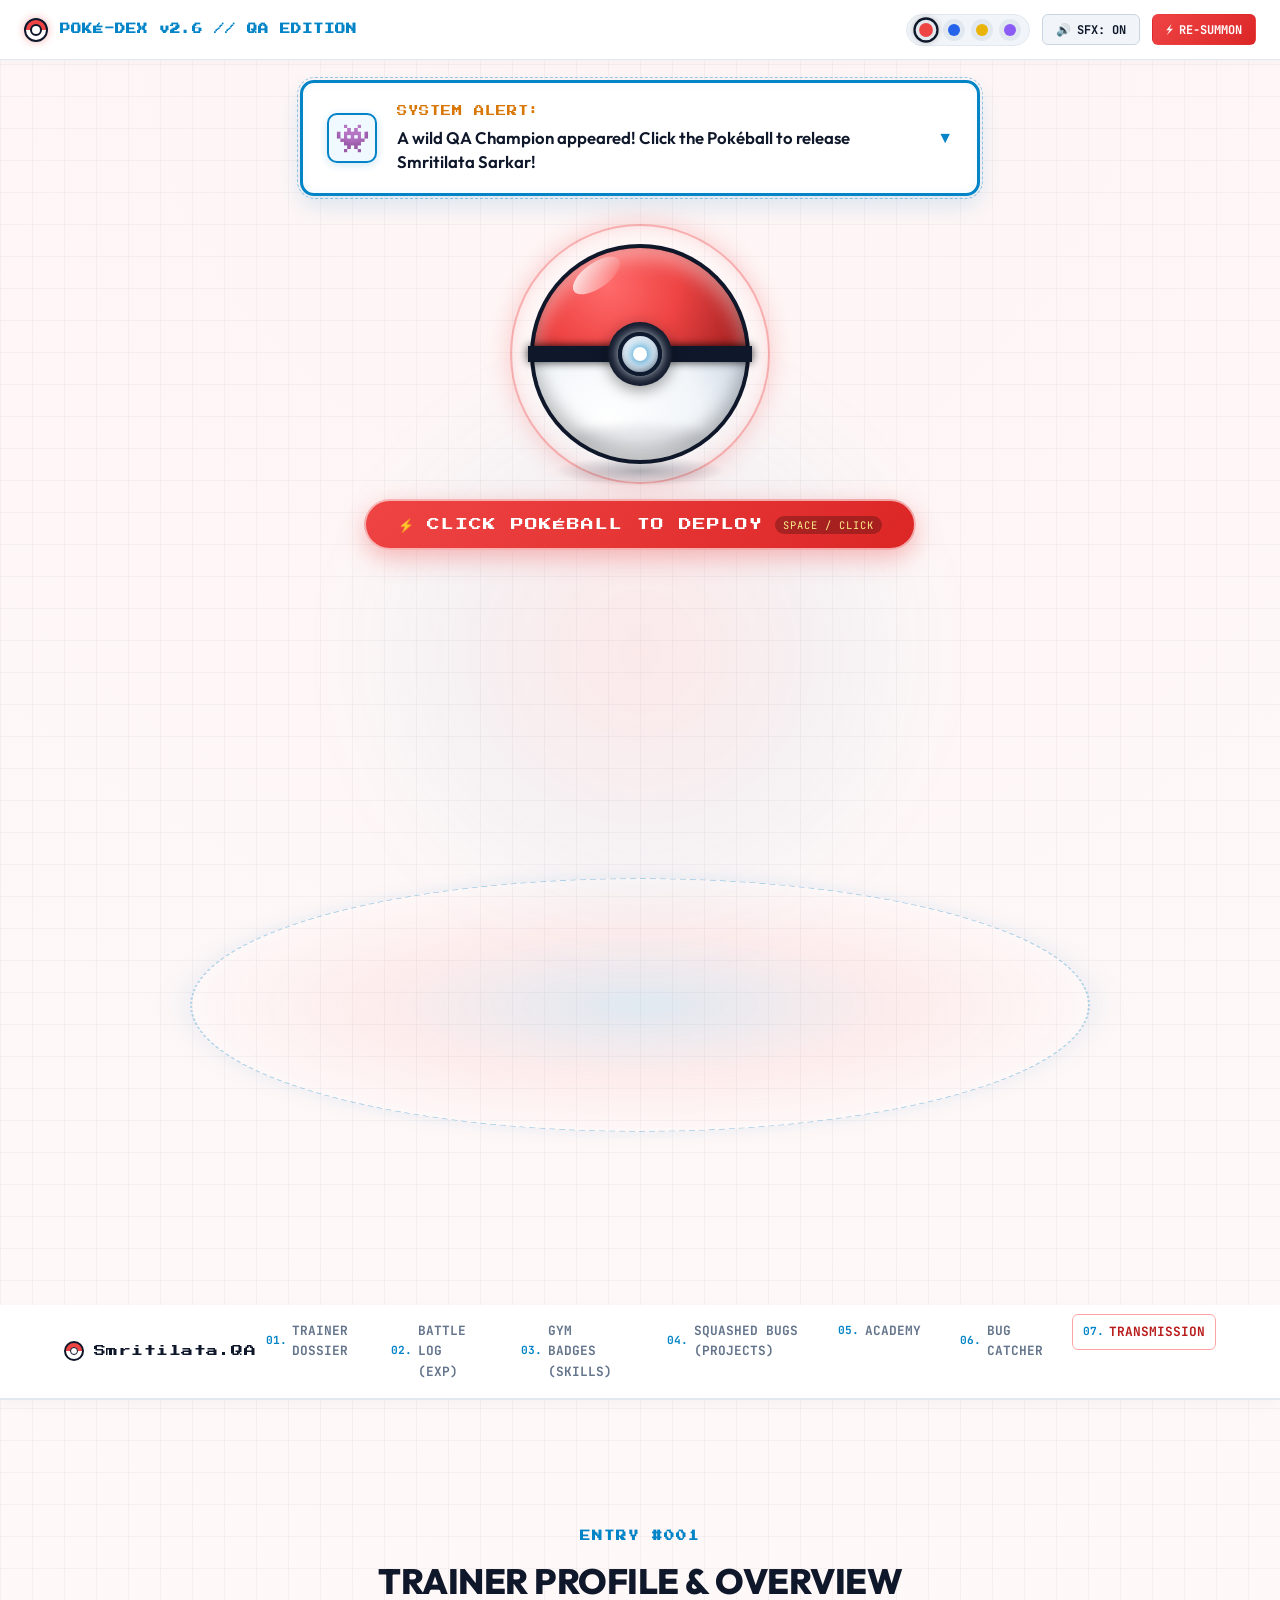
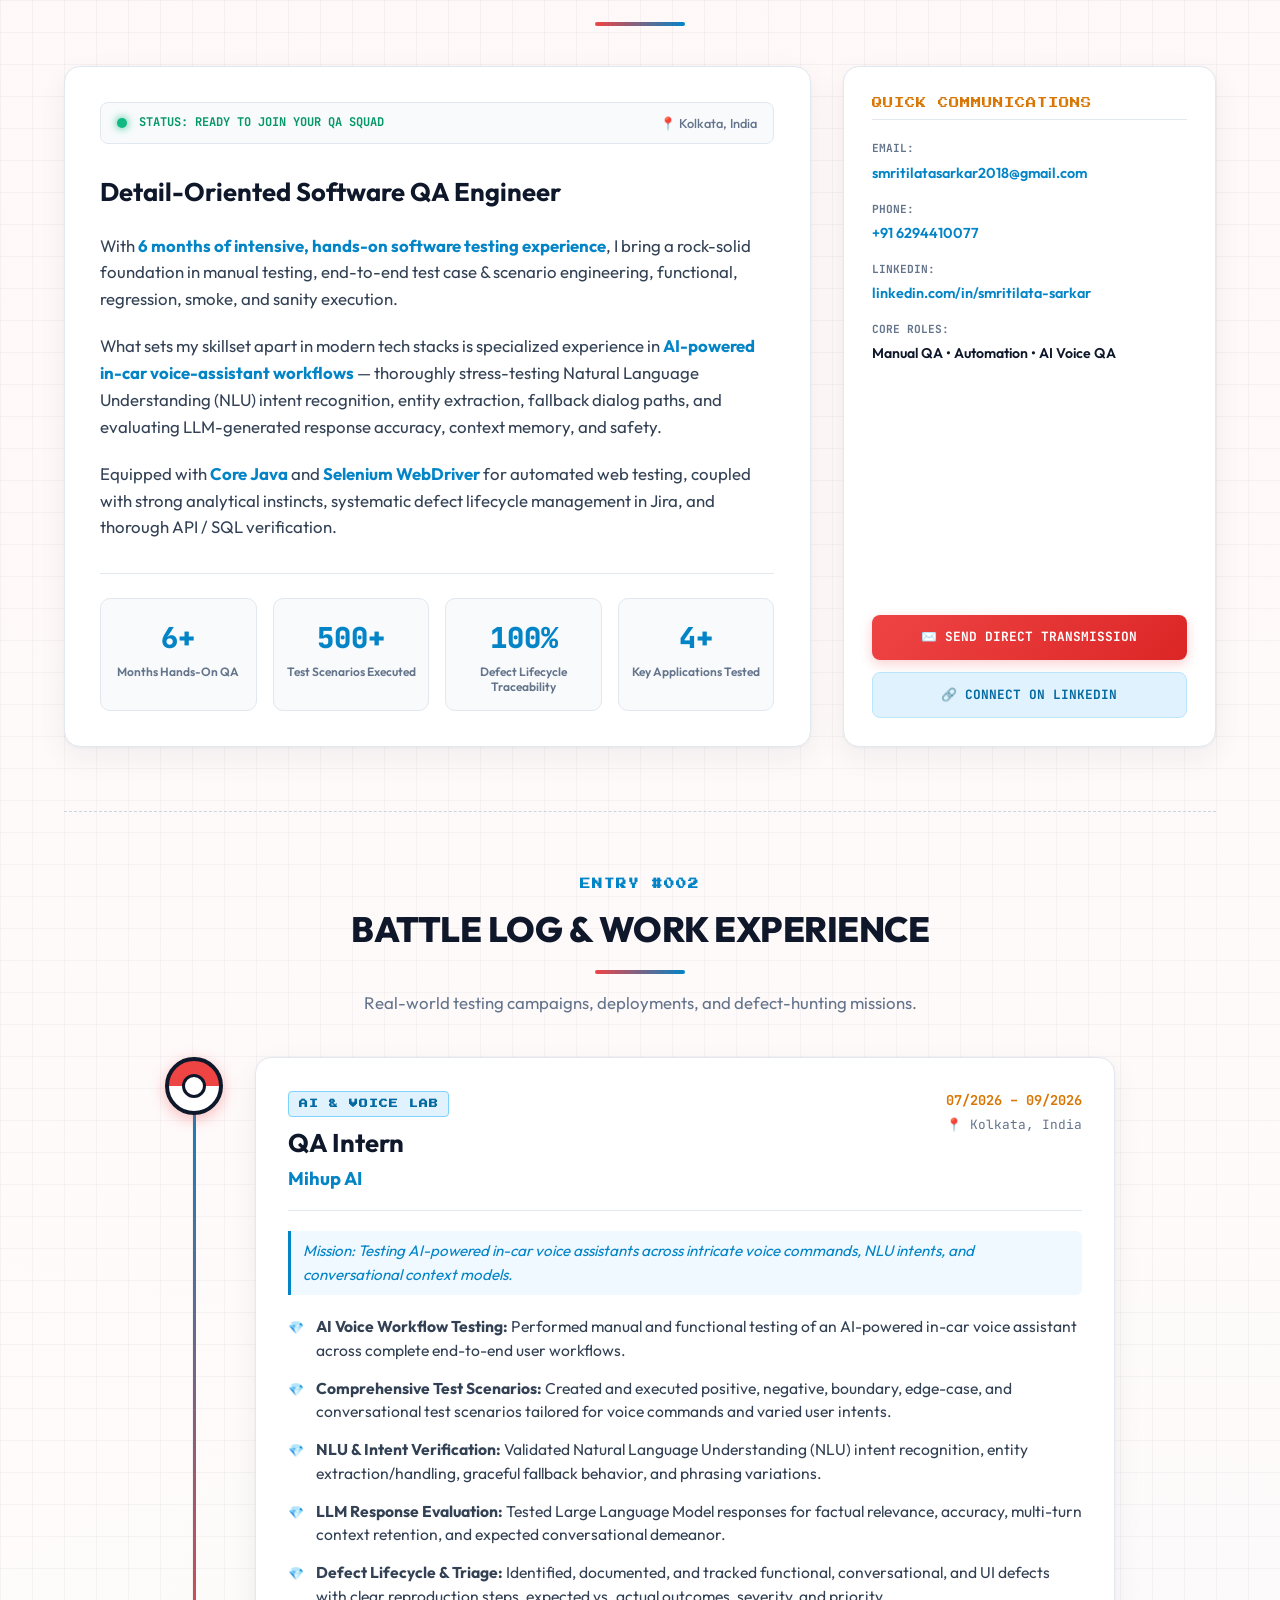
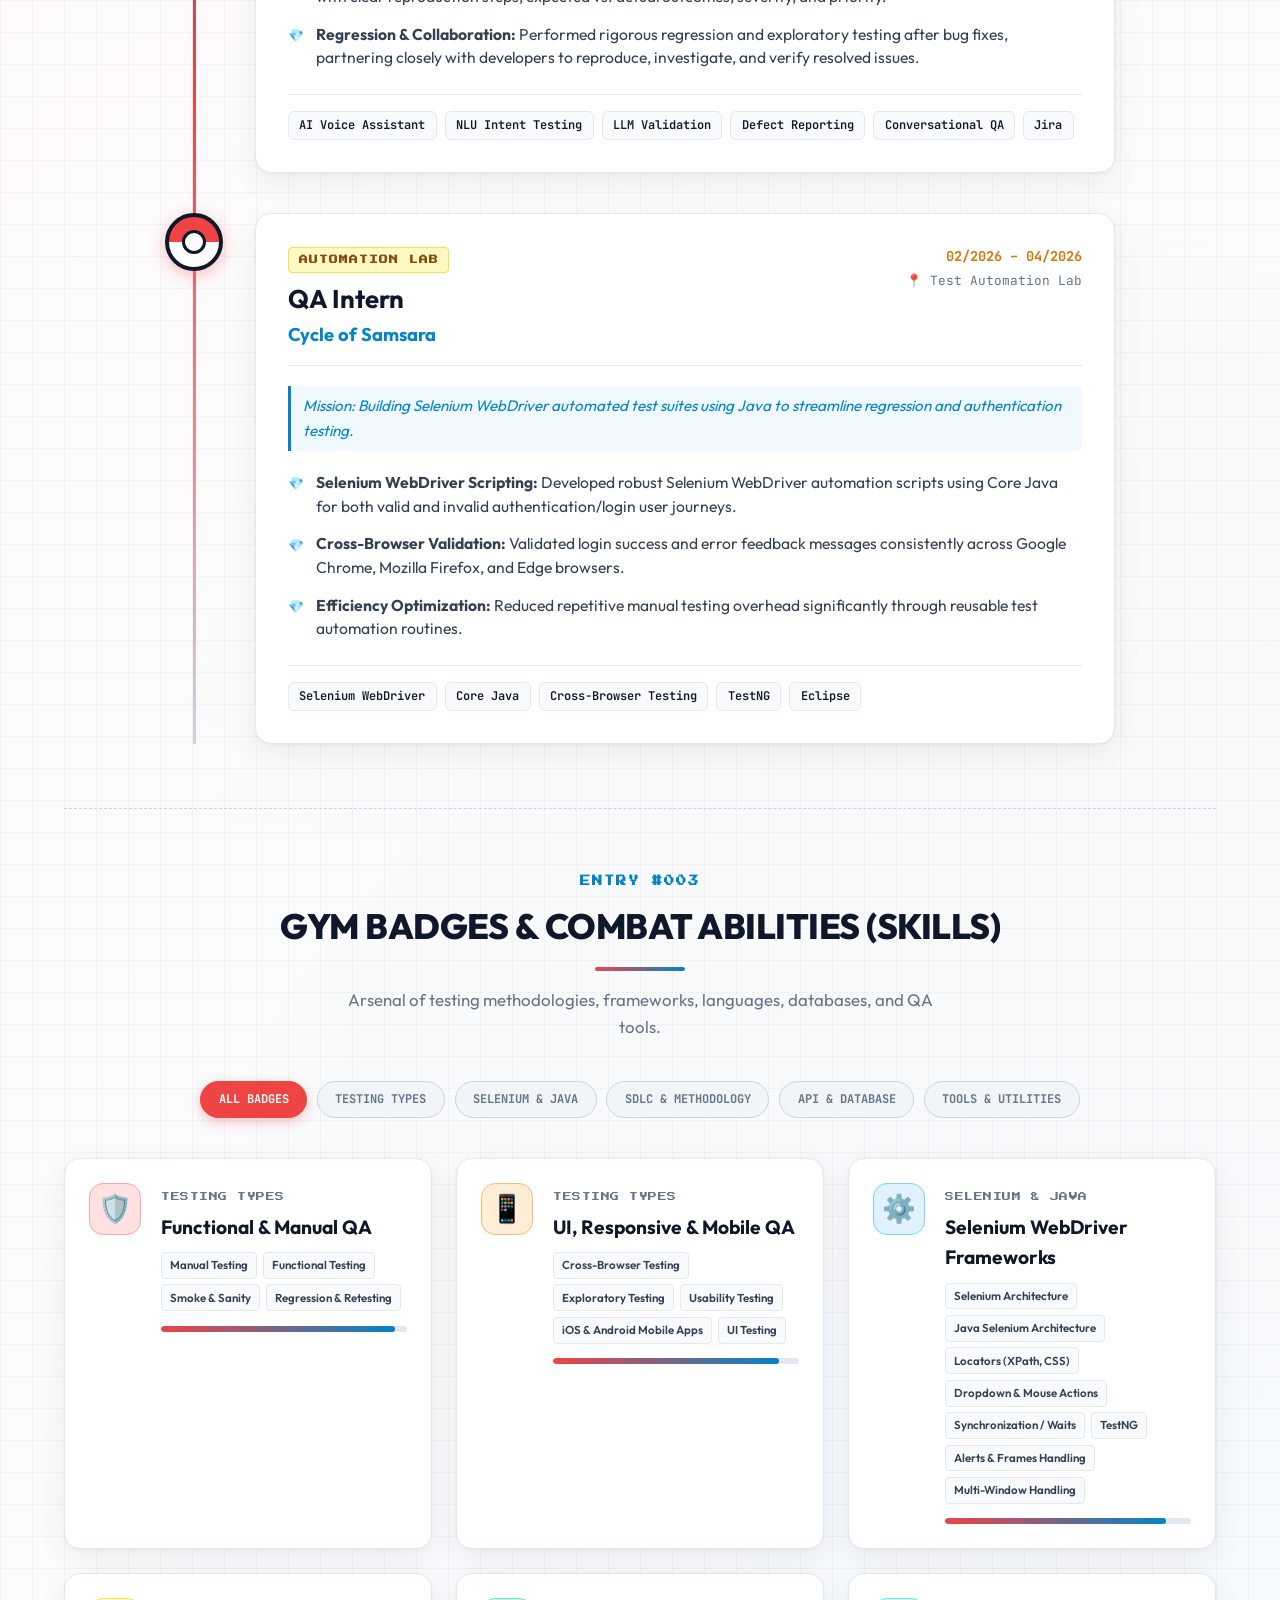
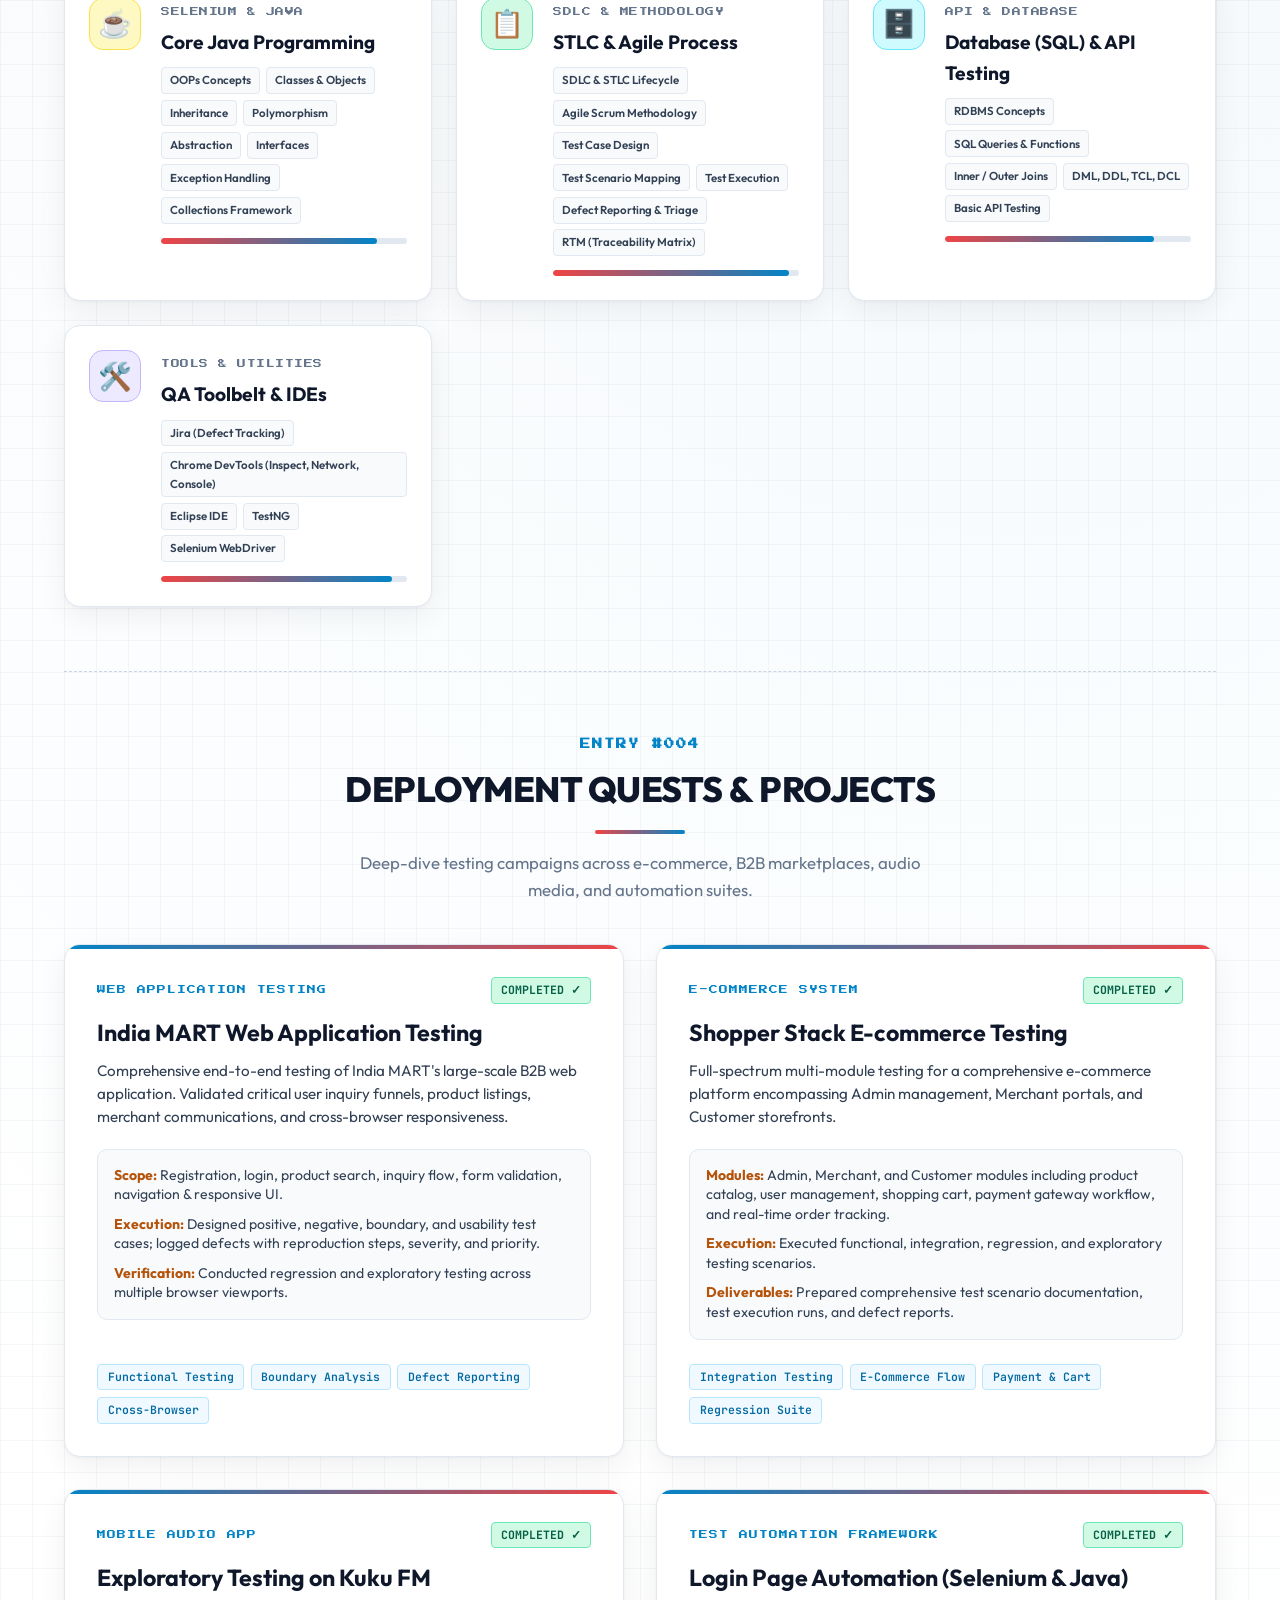
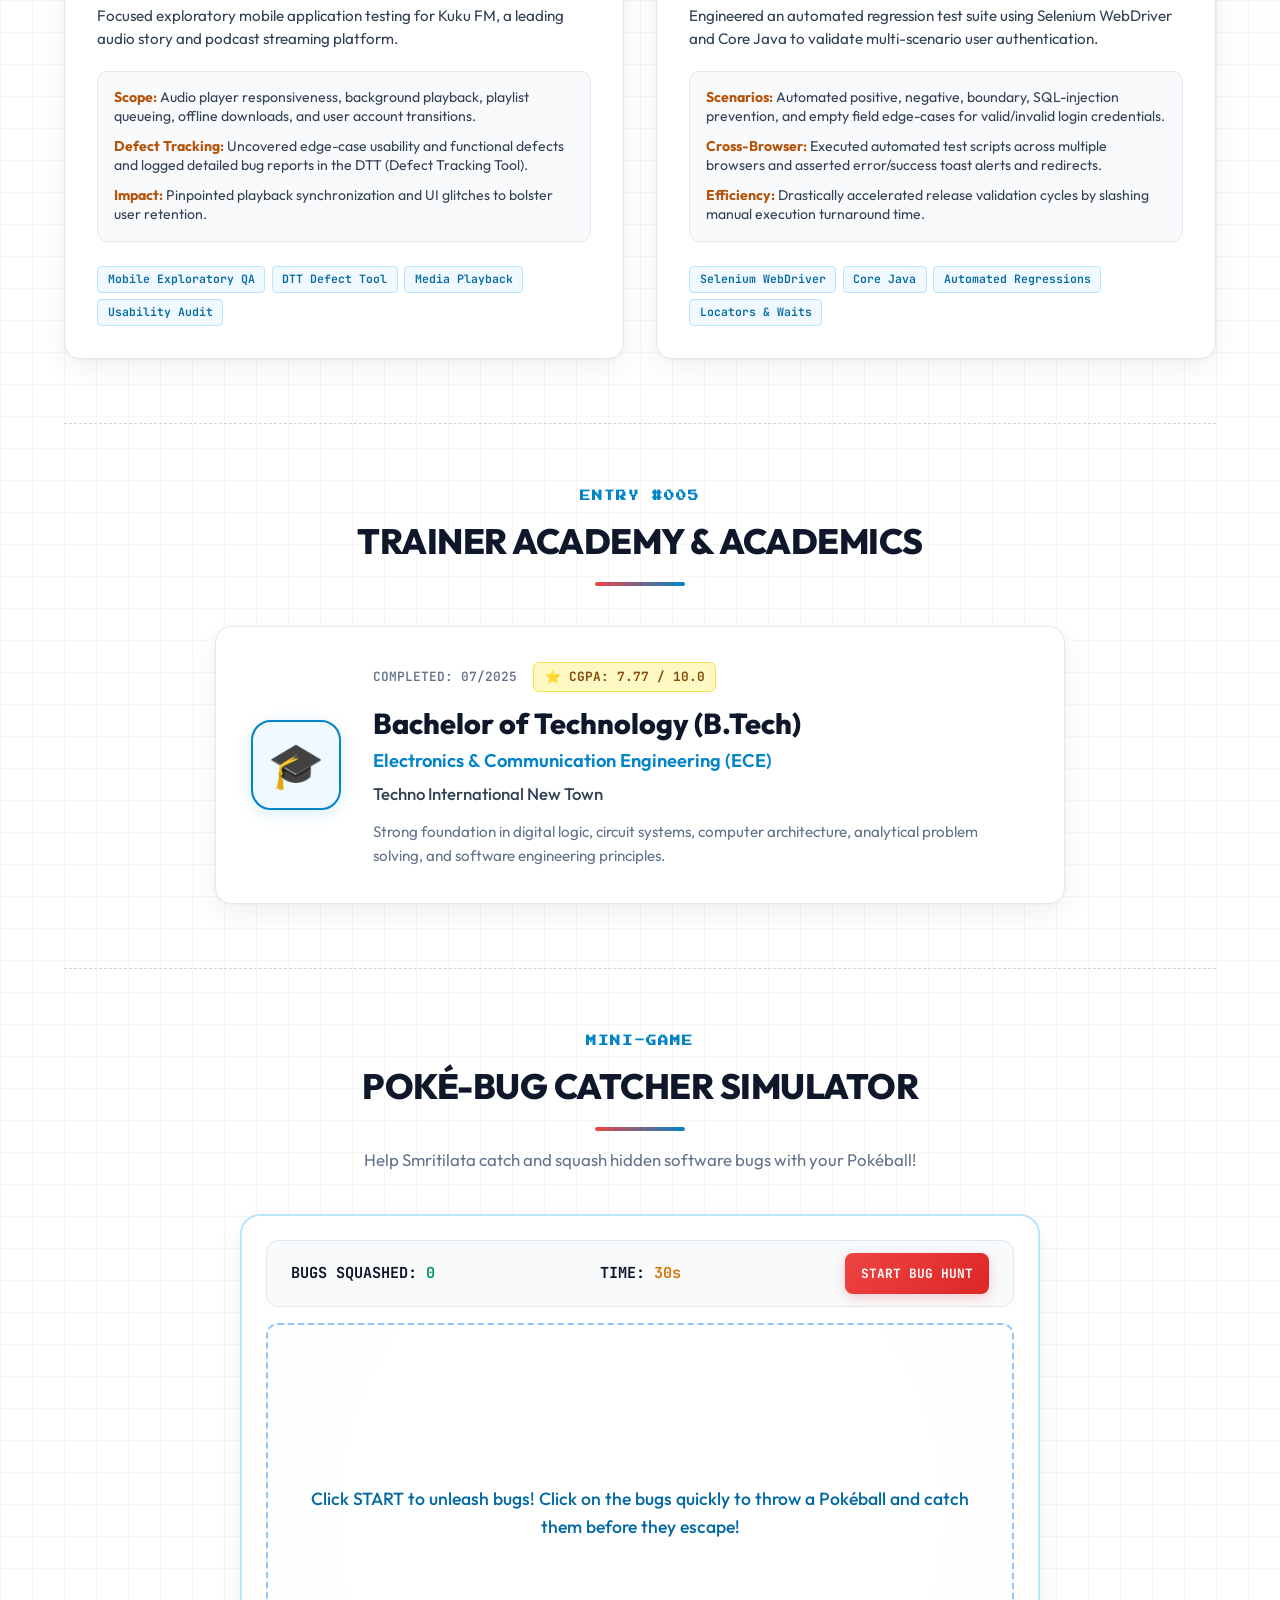
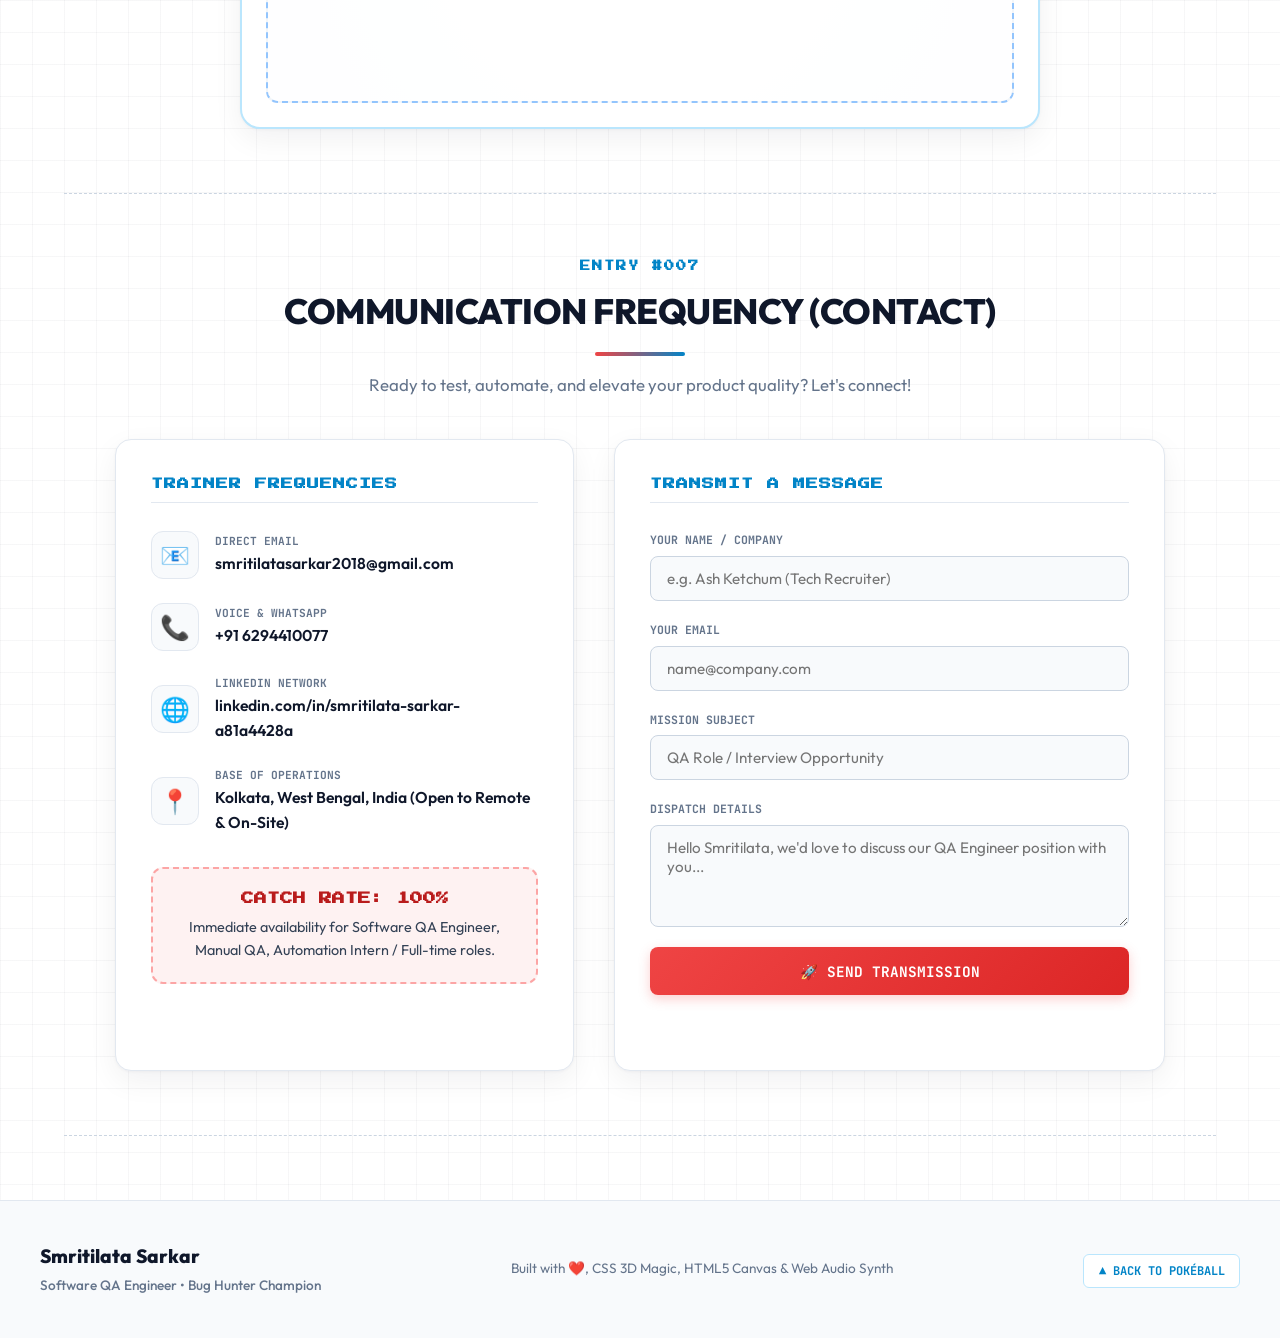
==== commit 93d6020e: "Update portfolio: Bright white theme and female QA Champion avatar" ====
--- a/index.html
+++ b/index.html
@@ -145,83 +145,129 @@
         <div class="card-body">
           <div class="trainer-visual-box">
             <div class="hologram-rings"></div>
-            <!-- Custom SVG QA Champion Avatar -->
+            <!-- Custom SVG QA Champion Girl Avatar -->
             <div class="trainer-avatar-frame">
               <svg class="trainer-svg-art" viewBox="0 0 280 280" fill="none" xmlns="http://www.w3.org/2000/svg">
                 <defs>
-                  <linearGradient id="bgGlow" x1="0%" y1="0%" x2="100%" y2="100%">
-                    <stop offset="0%" stop-color="#1e293b"/>
+                  <linearGradient id="avatarBg" x1="0%" y1="0%" x2="100%" y2="100%">
+                    <stop offset="0%" stop-color="#eff6ff"/>
+                    <stop offset="50%" stop-color="#f0fdf4"/>
+                    <stop offset="100%" stop-color="#fef2f2"/>
+                  </linearGradient>
+                  <linearGradient id="hairGrad" x1="0%" y1="0%" x2="100%" y2="100%">
+                    <stop offset="0%" stop-color="#1f2937"/>
+                    <stop offset="50%" stop-color="#111827"/>
                     <stop offset="100%" stop-color="#0f172a"/>
                   </linearGradient>
-                  <linearGradient id="suitGrad" x1="0%" y1="0%" x2="100%" y2="100%">
-                    <stop offset="0%" stop-color="#3b82f6"/>
-                    <stop offset="100%" stop-color="#1d4ed8"/>
-                  </linearGradient>
-                  <linearGradient id="pokeRed" x1="0%" y1="0%" x2="100%" y2="100%">
+                  <linearGradient id="jacketGrad" x1="0%" y1="0%" x2="100%" y2="100%">
                     <stop offset="0%" stop-color="#ef4444"/>
                     <stop offset="100%" stop-color="#b91c1c"/>
                   </linearGradient>
-                  <filter id="neonGlow" x="-20%" y="-20%" width="140%" height="140%">
-                    <feGaussianBlur stdDeviation="6" result="blur" />
+                  <linearGradient id="whiteTrim" x1="0%" y1="0%" x2="100%" y2="100%">
+                    <stop offset="0%" stop-color="#ffffff"/>
+                    <stop offset="100%" stop-color="#f1f5f9"/>
+                  </linearGradient>
+                  <filter id="glowEffect" x="-20%" y="-20%" width="140%" height="140%">
+                    <feGaussianBlur stdDeviation="4" result="blur"/>
                     <feComposite in="SourceGraphic" in2="blur" operator="over"/>
                   </filter>
                 </defs>
 
-                <!-- Digital Hologram Ring Backdrop -->
-                <circle cx="140" cy="140" r="130" fill="url(#bgGlow)" stroke="#38bdf8" stroke-width="2" stroke-dasharray="6 6"/>
-                <circle cx="140" cy="140" r="115" stroke="#f43f5e" stroke-width="1.5" opacity="0.4"/>
-                <circle cx="140" cy="140" r="95" fill="#030712" fill-opacity="0.6"/>
-
-                <!-- Cyber Tech Grid in Background -->
-                <line x1="45" y1="140" x2="235" y2="140" stroke="#38bdf8" stroke-width="1" opacity="0.2"/>
-                <line x1="140" y1="45" x2="140" y2="235" stroke="#38bdf8" stroke-width="1" opacity="0.2"/>
-
-                <!-- QA Trainer Character Stylized Vector -->
-                <!-- Hair / Head -->
-                <circle cx="140" cy="100" r="44" fill="#18181b"/>
+                <!-- Circular Backdrop Rings -->
+                <circle cx="140" cy="140" r="130" fill="url(#avatarBg)" stroke="#38bdf8" stroke-width="2.5" stroke-dasharray="6 6"/>
+                <circle cx="140" cy="140" r="116" stroke="#f43f5e" stroke-width="1.5" opacity="0.35"/>
+                <circle cx="140" cy="140" r="100" fill="#ffffff" fill-opacity="0.9"/>
+
+                <!-- Back Hair (Long cascading hair behind shoulders) -->
+                <path d="M96 90 C85 130 80 180 92 230 C100 232 110 220 108 190 C106 150 110 120 115 105 Z" fill="url(#hairGrad)"/>
+                <path d="M184 90 C195 130 200 180 188 230 C180 232 170 220 172 190 C174 150 170 120 165 105 Z" fill="url(#hairGrad)"/>
+                <ellipse cx="140" cy="115" rx="52" ry="58" fill="url(#hairGrad)"/>
+
+                <!-- Neck & Shadow -->
+                <path d="M130 140 L130 170 L150 170 L150 140 Z" fill="#fde2d1"/>
+                <path d="M130 142 Q140 150 150 142 L150 150 Q140 156 130 150 Z" fill="#fbcfe8" opacity="0.6"/>
+
+                <!-- Female QA Trainer Jacket / Outfit -->
+                <path d="M90 235 C90 180 110 168 128 165 L140 178 L152 165 C170 168 190 180 190 235 Z" fill="url(#jacketGrad)"/>
+                <!-- Inner White Top with Cyan Trim -->
+                <path d="M124 165 L140 195 L156 165 Z" fill="url(#whiteTrim)"/>
+                <path d="M132 172 L140 190 L148 172 Z" fill="#0284c7"/>
+                <!-- White Jacket Collar Lapels -->
+                <path d="M102 170 Q124 162 138 180 L128 190 Q115 174 98 178 Z" fill="#ffffff"/>
+                <path d="M178 170 Q156 162 142 180 L152 190 Q165 174 182 178 Z" fill="#ffffff"/>
+                <!-- Pokéball Zipper Emblem -->
+                <circle cx="140" cy="198" r="8" fill="#ef4444" stroke="#0f172a" stroke-width="1.5"/>
+                <path d="M132 198 A8 8 0 0 0 148 198 Z" fill="#ffffff"/>
+                <line x1="132" y1="198" x2="148" y2="198" stroke="#0f172a" stroke-width="1.5"/>
+                <circle cx="140" cy="198" r="2.5" fill="#ffffff" stroke="#0f172a" stroke-width="1.5"/>
+
                 <!-- Face -->
-                <ellipse cx="140" cy="106" rx="34" ry="38" fill="#fed7aa"/>
-                <!-- Bangs & Hairstyle -->
-                <path d="M106 90 Q140 70 174 90 Q150 78 140 85 Q130 78 106 90 Z" fill="#27272a"/>
-                <path d="M106 92 C102 120 102 145 110 160 C110 135 114 115 118 105 Z" fill="#18181b"/>
-                <path d="M174 92 C178 120 178 145 170 160 C170 135 166 115 162 105 Z" fill="#18181b"/>
-                <!-- Smart QA Glasses (HUD Specs) -->
-                <rect x="115" y="98" width="20" height="14" rx="3" fill="#0284c7" fill-opacity="0.25" stroke="#38bdf8" stroke-width="2"/>
-                <rect x="145" y="98" width="20" height="14" rx="3" fill="#0284c7" fill-opacity="0.25" stroke="#38bdf8" stroke-width="2"/>
-                <line x1="135" y1="105" x2="145" y2="105" stroke="#38bdf8" stroke-width="2"/>
-                <line x1="106" y1="105" x2="115" y2="105" stroke="#38bdf8" stroke-width="2"/>
-                <line x1="165" y1="105" x2="174" y2="105" stroke="#38bdf8" stroke-width="2"/>
-                <!-- Confident Expression -->
-                <ellipse cx="125" cy="105" rx="3" ry="3.5" fill="#0f172a"/>
-                <ellipse cx="155" cy="105" rx="3" ry="3.5" fill="#0f172a"/>
-                <circle cx="126" cy="104" r="1" fill="#ffffff"/>
-                <circle cx="156" cy="104" r="1" fill="#ffffff"/>
-                <path d="M134 124 Q140 129 146 124" stroke="#e11d48" stroke-width="2" stroke-linecap="round"/>
-
-                <!-- Professional QA Cyber Outfit -->
-                <path d="M110 160 L170 160 L195 240 L85 240 Z" fill="url(#suitGrad)"/>
-                <!-- White Collared Shirt & Tie / Badge -->
-                <path d="M125 160 L140 190 L155 160 Z" fill="#f8fafc"/>
-                <polygon points="137,175 143,175 145,210 140,216 135,210" fill="#ef4444"/>
-
-                <!-- Tech Gauntlet with Bug Detection Scanner (Left) -->
-                <rect x="75" y="185" width="28" height="38" rx="6" fill="#0f172a" stroke="#38bdf8" stroke-width="2"/>
-                <circle cx="89" cy="198" r="5" fill="#22c55e" filter="url(#neonGlow)"/>
-                <line x1="82" y1="210" x2="96" y2="210" stroke="#38bdf8" stroke-width="1.5"/>
-                <line x1="82" y1="215" x2="93" y2="215" stroke="#38bdf8" stroke-width="1.5"/>
-
-                <!-- Floating Hologram Pokéball / Bug Scanner (Right) -->
-                <g filter="url(#neonGlow)">
-                  <circle cx="205" cy="180" r="18" fill="url(#pokeRed)"/>
-                  <path d="M187 180 A18 18 0 0 0 223 180 Z" fill="#ffffff"/>
-                  <line x1="187" y1="180" x2="223" y2="180" stroke="#0f172a" stroke-width="3"/>
-                  <circle cx="205" cy="180" r="6" fill="#ffffff" stroke="#0f172a" stroke-width="3"/>
-                  <circle cx="205" cy="180" r="2.5" fill="#38bdf8"/>
+                <ellipse cx="140" cy="115" rx="33" ry="36" fill="#fde2d1"/>
+                <path d="M112 110 C112 135 125 152 140 152 C155 152 168 135 168 110 C168 95 158 84 140 84 C122 84 112 95 112 110 Z" fill="#fde2d1"/>
+
+                <!-- Cheerful Anime Female Eyes with Eyelashes -->
+                <!-- Left Eye -->
+                <ellipse cx="126" cy="118" rx="7" ry="9" fill="#1e293b"/>
+                <ellipse cx="126" cy="119" rx="5" ry="7" fill="#0369a1"/>
+                <ellipse cx="126" cy="121" rx="3.5" ry="4" fill="#0f172a"/>
+                <circle cx="124" cy="115" r="2.5" fill="#ffffff"/>
+                <circle cx="128" cy="122" r="1.2" fill="#ffffff"/>
+                <path d="M117 114 Q126 107 135 113" stroke="#0f172a" stroke-width="2.5" stroke-linecap="round"/>
+                <path d="M134 112 L137 109" stroke="#0f172a" stroke-width="2" stroke-linecap="round"/>
+                <path d="M118 104 Q127 99 135 103" stroke="#334155" stroke-width="1.8" stroke-linecap="round"/>
+
+                <!-- Right Eye -->
+                <ellipse cx="154" cy="118" rx="7" ry="9" fill="#1e293b"/>
+                <ellipse cx="154" cy="119" rx="5" ry="7" fill="#0369a1"/>
+                <ellipse cx="154" cy="121" rx="3.5" ry="4" fill="#0f172a"/>
+                <circle cx="152" cy="115" r="2.5" fill="#ffffff"/>
+                <circle cx="156" cy="122" r="1.2" fill="#ffffff"/>
+                <path d="M145 113 Q154 107 163 114" stroke="#0f172a" stroke-width="2.5" stroke-linecap="round"/>
+                <path d="M162 112 L165 109" stroke="#0f172a" stroke-width="2" stroke-linecap="round"/>
+                <path d="M145 103 Q153 99 162 104" stroke="#334155" stroke-width="1.8" stroke-linecap="round"/>
+
+                <!-- Rosy Blush -->
+                <ellipse cx="118" cy="128" rx="6" ry="3.5" fill="#f43f5e" opacity="0.35"/>
+                <ellipse cx="162" cy="128" rx="6" ry="3.5" fill="#f43f5e" opacity="0.35"/>
+
+                <!-- Dainty Nose & Smile -->
+                <circle cx="140" cy="126" r="1" fill="#ea580c"/>
+                <path d="M134 135 Q140 142 146 135" stroke="#e11d48" stroke-width="2" stroke-linecap="round" fill="#fda4af"/>
+
+                <!-- Front Hair Bangs & Side Strands -->
+                <path d="M106 100 Q120 78 140 78 Q160 78 174 100 Q158 88 140 88 Q122 88 106 100 Z" fill="url(#hairGrad)"/>
+                <path d="M112 92 C116 108 120 114 126 112 C124 102 124 96 122 92 Z" fill="url(#hairGrad)"/>
+                <path d="M125 90 C130 110 135 115 140 112 C138 102 136 94 134 90 Z" fill="url(#hairGrad)"/>
+                <path d="M140 90 C146 112 152 115 156 110 C154 100 150 94 148 90 Z" fill="url(#hairGrad)"/>
+                <path d="M110 96 C105 116 106 142 114 158 C115 140 115 118 118 105 Z" fill="url(#hairGrad)"/>
+                <path d="M170 96 C175 116 174 142 166 158 C165 140 165 118 162 105 Z" fill="url(#hairGrad)"/>
+                <path d="M122 85 Q140 82 158 85" stroke="#60a5fa" stroke-width="2" stroke-linecap="round" opacity="0.5"/>
+
+                <!-- Red Ribbon Hair Clip -->
+                <circle cx="106" cy="94" r="6" fill="#ef4444"/>
+                <circle cx="106" cy="94" r="2.5" fill="#ffffff"/>
+
+                <!-- QA AI Voice Headset with Microphone -->
+                <path d="M107 106 C106 82 120 68 140 68 C160 68 174 82 173 106" stroke="#0284c7" stroke-width="3" stroke-linecap="round" fill="none"/>
+                <rect x="100" y="106" width="10" height="18" rx="4" fill="#0f172a" stroke="#38bdf8" stroke-width="1.5"/>
+                <rect x="170" y="106" width="10" height="18" rx="4" fill="#0f172a" stroke="#38bdf8" stroke-width="1.5"/>
+                <path d="M104 122 Q112 136 128 136" stroke="#38bdf8" stroke-width="2" fill="none" stroke-linecap="round"/>
+                <circle cx="129" cy="136" r="3" fill="#22c55e" filter="url(#glowEffect)"/>
+
+                <!-- Floating Hologram Pokéball & Testing Sparks -->
+                <g filter="url(#glowEffect)">
+                  <circle cx="212" cy="180" r="18" fill="url(#jacketGrad)"/>
+                  <path d="M194 180 A18 18 0 0 0 230 180 Z" fill="#ffffff"/>
+                  <line x1="194" y1="180" x2="230" y2="180" stroke="#0f172a" stroke-width="2.5"/>
+                  <circle cx="212" cy="180" r="6" fill="#ffffff" stroke="#0f172a" stroke-width="2"/>
+                  <circle cx="212" cy="180" r="2.5" fill="#0284c7"/>
                 </g>
 
-                <!-- Floating QA Sparks / Defect Cleanse Aura -->
-                <path d="M60 90 L65 100 L75 105 L65 110 L60 120 L55 110 L45 105 L55 100 Z" fill="#fbbf24" opacity="0.8"/>
-                <path d="M220 85 L224 93 L232 97 L224 101 L220 109 L216 101 L208 97 L216 93 Z" fill="#38bdf8" opacity="0.8"/>
+                <!-- Floating QA Sparkles -->
+                <path d="M64 90 L68 98 L76 102 L68 106 L64 114 L60 106 L52 102 L60 98 Z" fill="#fbbf24"/>
+                <circle cx="78" cy="120" r="2.5" fill="#38bdf8"/>
+                <path d="M218 85 L222 92 L229 95 L222 98 L218 105 L214 98 L207 95 L214 92 Z" fill="#38bdf8"/>
+                <circle cx="204" cy="116" r="2" fill="#fbbf24"/>
               </svg>
             </div>
 
--- a/style.css
+++ b/style.css
@@ -1,20 +1,38 @@
 /* ==========================================================================
    POKÉ-PORTFOLIO: SMRITILATA SARKAR (SOFTWARE QA ENGINEER)
+   BRIGHT / WHITE THEME EDITION
    ========================================================================== */
 
 :root {
   --primary-red: #ef4444;
-  --primary-red-dark: #b91c1c;
-  --poke-white: #f8fafc;
-  --poke-black: #0f172a;
-  --poke-slate: #1e293b;
-  --poke-darker: #090d16;
-  --poke-cyan: #06b6d4;
-  --poke-cyan-glow: rgba(6, 182, 212, 0.4);
-  --poke-yellow: #fbbf24;
-  --poke-yellow-glow: rgba(251, 191, 36, 0.4);
-  --poke-green: #10b981;
-  --poke-purple: #8b5cf6;
+  --primary-red-dark: #dc2626;
+  --poke-white: #ffffff;
+  --poke-bg: #ffffff;
+  --poke-bg-soft: #f8fafc;
+  --poke-bg-alt: #f1f5f9;
+  
+  /* Text Colors (High Contrast on White) */
+  --text-main: #0f172a;
+  --text-body: #334155;
+  --text-muted: #64748b;
+  --text-heading: #0f172a;
+
+  /* Accent Colors */
+  --poke-cyan: #0284c7;
+  --poke-cyan-light: #e0f2fe;
+  --poke-cyan-glow: rgba(2, 132, 199, 0.25);
+  --poke-yellow: #d97706;
+  --poke-yellow-light: #fef3c7;
+  --poke-green: #059669;
+  --poke-green-light: #d1fae5;
+  --poke-purple: #7c3aed;
+  --poke-purple-light: #ede9fe;
+
+  /* Card & Border Styling */
+  --card-bg: #ffffff;
+  --card-border: #e2e8f0;
+  --card-shadow: 0 10px 30px rgba(15, 23, 42, 0.06), 0 1px 3px rgba(15, 23, 42, 0.04);
+  --card-hover-shadow: 0 20px 40px rgba(15, 23, 42, 0.1), 0 0 25px rgba(239, 68, 68, 0.08);
 
   /* Ball Shell Colors (Overridden by themes) */
   --ball-top-color: #ef4444;
@@ -25,9 +43,6 @@
   --font-main: 'Outfit', -apple-system, BlinkMacSystemFont, sans-serif;
   --font-mono: 'JetBrains Mono', monospace;
 
-  --card-bg: rgba(30, 41, 59, 0.7);
-  --card-border: rgba(148, 163, 184, 0.15);
-  --card-glow: rgba(6, 182, 212, 0.12);
   --transition-smooth: all 0.3s cubic-bezier(0.16, 1, 0.3, 1);
 }
 
@@ -44,8 +59,8 @@
   --ball-top-color: #18181b;
   --ball-top-grad: radial-gradient(circle at 35% 35%, #3f3f46 0%, #18181b 50%, #09090b 100%);
   --ball-accent: #eab308;
-  --primary-red: #eab308;
-  --primary-red-dark: #ca8a04;
+  --primary-red: #d97706;
+  --primary-red-dark: #b45309;
 }
 
 body.theme-masterball {
@@ -56,7 +71,9 @@
   --primary-red-dark: #6d28d9;
 }
 
-/* Reset & Global */
+/* ==========================================================================
+   RESET & GLOBAL (WHITE BACKGROUND)
+   ========================================================================== */
 * {
   box-sizing: border-box;
   margin: 0;
@@ -70,18 +87,18 @@
 
 body {
   font-family: var(--font-main);
-  background-color: var(--poke-darker);
-  color: var(--poke-white);
+  background-color: var(--poke-bg);
+  color: var(--text-body);
   min-height: 100vh;
   overflow-x: hidden;
   position: relative;
   line-height: 1.6;
   background-image: 
-    radial-gradient(circle at 50% 0%, rgba(239, 68, 68, 0.08) 0%, transparent 60%),
-    radial-gradient(circle at 80% 50%, rgba(6, 182, 212, 0.04) 0%, transparent 40%),
-    linear-gradient(rgba(255, 255, 255, 0.02) 1px, transparent 1px),
-    linear-gradient(90deg, rgba(255, 255, 255, 0.02) 1px, transparent 1px);
-  background-size: 100% 100%, 100% 100%, 36px 36px, 36px 36px;
+    radial-gradient(circle at 50% 0%, rgba(239, 68, 68, 0.05) 0%, transparent 60%),
+    radial-gradient(circle at 80% 50%, rgba(2, 132, 199, 0.04) 0%, transparent 40%),
+    linear-gradient(rgba(15, 23, 42, 0.035) 1px, transparent 1px),
+    linear-gradient(90deg, rgba(15, 23, 42, 0.035) 1px, transparent 1px);
+  background-size: 100% 100%, 100% 100%, 32px 32px, 32px 32px;
 }
 
 /* Fullscreen Burst Canvas */
@@ -96,7 +113,7 @@
 }
 
 /* ==========================================================================
-   TOP HUD CONTROLS
+   TOP HUD CONTROLS (FROSTED WHITE)
    ========================================================================== */
 .hud-top-bar {
   position: fixed;
@@ -104,9 +121,10 @@
   left: 0;
   right: 0;
   height: 60px;
-  background: rgba(15, 23, 42, 0.85);
-  backdrop-filter: blur(12px);
+  background: rgba(255, 255, 255, 0.94);
+  backdrop-filter: blur(14px);
   border-bottom: 1px solid var(--card-border);
+  box-shadow: 0 2px 10px rgba(0, 0, 0, 0.03);
   display: flex;
   justify-content: space-between;
   align-items: center;
@@ -128,7 +146,7 @@
   border: 2px solid #0f172a;
   position: relative;
   display: inline-block;
-  box-shadow: 0 0 10px rgba(239, 68, 68, 0.5);
+  box-shadow: 0 0 8px rgba(239, 68, 68, 0.4);
   animation: miniSpin 12s linear infinite;
 }
 
@@ -155,7 +173,7 @@
   font-size: 0.65rem;
   letter-spacing: 1px;
   color: var(--poke-cyan);
-  text-shadow: 0 0 8px var(--poke-cyan-glow);
+  font-weight: 700;
 }
 
 .hud-actions {
@@ -168,10 +186,10 @@
   display: flex;
   align-items: center;
   gap: 6px;
-  background: rgba(0, 0, 0, 0.4);
+  background: #f1f5f9;
   padding: 4px 8px;
   border-radius: 20px;
-  border: 1px solid rgba(255, 255, 255, 0.1);
+  border: 1px solid var(--card-border);
 }
 
 .ball-pill {
@@ -179,7 +197,7 @@
   height: 22px;
   border-radius: 50%;
   border: 2px solid transparent;
-  background: #1e293b;
+  background: #e2e8f0;
   cursor: pointer;
   display: flex;
   align-items: center;
@@ -188,9 +206,9 @@
 }
 
 .ball-pill.active {
-  border-color: #ffffff;
+  border-color: #0f172a;
   transform: scale(1.15);
-  box-shadow: 0 0 8px rgba(255, 255, 255, 0.6);
+  box-shadow: 0 0 6px rgba(0, 0, 0, 0.2);
 }
 
 .ball-pill .dot {
@@ -205,14 +223,14 @@
 .ball-pill .dot.purple { background: #8b5cf6; }
 
 .hud-btn {
-  background: rgba(30, 41, 59, 0.8);
-  border: 1px solid var(--card-border);
-  color: var(--poke-white);
+  background: #f1f5f9;
+  border: 1px solid #cbd5e1;
+  color: var(--text-main);
   padding: 0.4rem 0.8rem;
   border-radius: 6px;
   font-family: var(--font-mono);
   font-size: 0.75rem;
-  font-weight: 600;
+  font-weight: 700;
   cursor: pointer;
   display: flex;
   align-items: center;
@@ -221,23 +239,24 @@
 }
 
 .hud-btn:hover {
-  background: rgba(51, 65, 85, 0.9);
+  background: #e2e8f0;
   border-color: var(--poke-cyan);
-  box-shadow: 0 0 10px var(--poke-cyan-glow);
+  color: var(--poke-cyan);
 }
 
 .hud-btn.highlight {
   background: linear-gradient(135deg, var(--primary-red), var(--primary-red-dark));
-  border-color: rgba(255, 255, 255, 0.3);
+  border-color: transparent;
+  color: #ffffff;
 }
 
 .hud-btn.highlight:hover {
-  box-shadow: 0 0 14px rgba(239, 68, 68, 0.6);
+  box-shadow: 0 0 14px rgba(239, 68, 68, 0.5);
   transform: translateY(-1px);
 }
 
 /* ==========================================================================
-   HERO / SUMMONING STAGE (THE POKÉBALL OPENING EXPERIENCE)
+   HERO / SUMMONING STAGE (POKÉBALL OPENING EXPERIENCE)
    ========================================================================== */
 .summon-stage {
   position: relative;
@@ -267,9 +286,9 @@
   width: 900px;
   height: 600px;
   border-radius: 50%;
-  background: radial-gradient(ellipse at center, rgba(6, 182, 212, 0.25) 0%, rgba(239, 68, 68, 0.1) 40%, transparent 70%);
-  border: 2px dashed rgba(6, 182, 212, 0.3);
-  box-shadow: 0 0 60px rgba(6, 182, 212, 0.2);
+  background: radial-gradient(ellipse at center, rgba(2, 132, 199, 0.12) 0%, rgba(239, 68, 68, 0.06) 40%, transparent 70%);
+  border: 2px dashed rgba(2, 132, 199, 0.3);
+  box-shadow: 0 0 40px rgba(2, 132, 199, 0.1);
 }
 
 .energy-vortex {
@@ -280,7 +299,7 @@
   width: 600px;
   height: 600px;
   border-radius: 50%;
-  background: radial-gradient(circle, rgba(239, 68, 68, 0.15) 0%, rgba(6, 182, 212, 0.05) 50%, transparent 70%);
+  background: radial-gradient(circle, rgba(239, 68, 68, 0.08) 0%, rgba(2, 132, 199, 0.04) 50%, transparent 70%);
   filter: blur(40px);
   animation: pulseVortex 6s ease-in-out infinite alternate;
 }
@@ -290,14 +309,14 @@
   100% { transform: translate(-50%, -50%) scale(1.15); opacity: 0.95; }
 }
 
-/* Retro Battle Dialogue Box */
+/* Retro Battle Dialogue Box (White & Blue) */
 .battle-dialogue-box {
   position: relative;
   z-index: 10;
-  background: rgba(15, 23, 42, 0.92);
-  border: 3px solid #38bdf8;
-  box-shadow: 0 0 20px rgba(56, 189, 248, 0.3), inset 0 0 15px rgba(56, 189, 248, 0.15);
-  border-radius: 12px;
+  background: #ffffff;
+  border: 3px solid #0284c7;
+  box-shadow: 0 10px 25px rgba(2, 132, 199, 0.15), inset 0 0 12px rgba(2, 132, 199, 0.05);
+  border-radius: 14px;
   width: 90%;
   max-width: 680px;
   padding: 1.25rem 1.5rem;
@@ -312,23 +331,23 @@
   content: '';
   position: absolute;
   inset: -6px;
-  border: 1px dashed rgba(56, 189, 248, 0.4);
-  border-radius: 16px;
+  border: 1px dashed rgba(2, 132, 199, 0.4);
+  border-radius: 18px;
   pointer-events: none;
 }
 
 .trainer-avatar-mini {
   width: 50px;
   height: 50px;
-  background: #1e293b;
-  border: 2px solid #38bdf8;
+  background: #f0f9ff;
+  border: 2px solid #0284c7;
   border-radius: 10px;
   display: flex;
   align-items: center;
   justify-content: center;
   font-size: 1.75rem;
   flex-shrink: 0;
-  box-shadow: 0 0 10px rgba(56, 189, 248, 0.4);
+  box-shadow: 0 2px 8px rgba(2, 132, 199, 0.2);
 }
 
 .dialogue-content {
@@ -346,8 +365,8 @@
 .dialogue-text {
   font-family: var(--font-main);
   font-size: 1.05rem;
-  font-weight: 500;
-  color: var(--poke-white);
+  font-weight: 600;
+  color: var(--text-main);
   line-height: 1.4;
 }
 
@@ -386,7 +405,7 @@
   transform: translate(-50%, -50%) scaleY(0);
   width: 140px;
   height: 700px;
-  background: linear-gradient(to top, rgba(255, 255, 255, 0.95), rgba(6, 182, 212, 0.8), rgba(239, 68, 68, 0.3), transparent);
+  background: linear-gradient(to top, rgba(255, 255, 255, 0.98), rgba(2, 132, 199, 0.8), rgba(239, 68, 68, 0.3), transparent);
   filter: blur(8px);
   pointer-events: none;
   opacity: 0;
@@ -427,15 +446,15 @@
   position: absolute;
   inset: -20px;
   border-radius: 50%;
-  border: 2px solid rgba(239, 68, 68, 0.5);
-  box-shadow: 0 0 25px rgba(239, 68, 68, 0.4), inset 0 0 15px rgba(239, 68, 68, 0.2);
+  border: 2px solid rgba(239, 68, 68, 0.4);
+  box-shadow: 0 0 25px rgba(239, 68, 68, 0.25), inset 0 0 15px rgba(239, 68, 68, 0.15);
   animation: energyRingPulse 3s linear infinite;
   pointer-events: none;
 }
 
 @keyframes energyRingPulse {
   0% { transform: scale(0.95); opacity: 0.4; border-color: rgba(239, 68, 68, 0.4); }
-  50% { transform: scale(1.08); opacity: 0.8; border-color: rgba(6, 182, 212, 0.7); box-shadow: 0 0 35px rgba(6, 182, 212, 0.6); }
+  50% { transform: scale(1.08); opacity: 0.8; border-color: rgba(2, 132, 199, 0.7); box-shadow: 0 0 30px rgba(2, 132, 199, 0.3); }
   100% { transform: scale(0.95); opacity: 0.4; border-color: rgba(239, 68, 68, 0.4); }
 }
 
@@ -469,7 +488,6 @@
   transform: rotate(-35deg);
 }
 
-/* Great Ball / Ultra Ball Decal markings */
 body.theme-greatball .shell-stripe {
   position: absolute;
   top: 0;
@@ -535,7 +553,7 @@
   display: flex;
   align-items: center;
   justify-content: center;
-  box-shadow: 0 4px 15px rgba(0, 0, 0, 0.6);
+  box-shadow: 0 4px 15px rgba(0, 0, 0, 0.4);
 }
 
 .latch-button {
@@ -568,13 +586,13 @@
   height: 14px;
   background: #ffffff;
   border-radius: 50%;
-  box-shadow: 0 0 10px rgba(6, 182, 212, 0.9), 0 0 20px #06b6d4;
+  box-shadow: 0 0 10px rgba(2, 132, 199, 0.9), 0 0 20px #0284c7;
   animation: ledPulse 1.8s infinite alternate;
 }
 
 @keyframes ledPulse {
-  0% { transform: translate(-50%, -50%) scale(0.9); opacity: 0.7; box-shadow: 0 0 6px #06b6d4; }
-  100% { transform: translate(-50%, -50%) scale(1.2); opacity: 1; box-shadow: 0 0 18px #06b6d4, 0 0 25px #ffffff; }
+  0% { transform: translate(-50%, -50%) scale(0.9); opacity: 0.7; box-shadow: 0 0 6px #0284c7; }
+  100% { transform: translate(-50%, -50%) scale(1.2); opacity: 1; box-shadow: 0 0 16px #0284c7, 0 0 25px #ffffff; }
 }
 
 /* Lower Shell */
@@ -584,12 +602,12 @@
   left: 0;
   right: 0;
   height: 110px;
-  background: radial-gradient(circle at 35% 65%, #ffffff 0%, #e2e8f0 60%, #94a3b8 100%);
+  background: radial-gradient(circle at 35% 65%, #ffffff 0%, #f1f5f9 60%, #cbd5e1 100%);
   border-bottom-left-radius: 110px;
   border-bottom-right-radius: 110px;
   border: 4px solid #0f172a;
   border-top: none;
-  box-shadow: inset 0 -12px 18px rgba(0, 0, 0, 0.35);
+  box-shadow: inset 0 -12px 18px rgba(0, 0, 0, 0.25);
   transform-origin: center bottom;
   transition: transform 0.7s cubic-bezier(0.34, 1.56, 0.64, 1);
   overflow: hidden;
@@ -602,7 +620,7 @@
   left: 40px;
   right: 40px;
   height: 25px;
-  background: rgba(15, 23, 42, 0.15);
+  background: rgba(15, 23, 42, 0.08);
   border-radius: 50%;
   filter: blur(4px);
 }
@@ -614,7 +632,7 @@
   transform: translateX(-50%);
   width: 170px;
   height: 30px;
-  background: radial-gradient(ellipse at center, rgba(0, 0, 0, 0.75) 0%, transparent 70%);
+  background: radial-gradient(ellipse at center, rgba(15, 23, 42, 0.3) 0%, transparent 70%);
   border-radius: 50%;
   pointer-events: none;
   transition: transform 0.4s ease, opacity 0.4s ease;
@@ -628,7 +646,7 @@
 
 .throw-ball-btn {
   background: linear-gradient(135deg, var(--primary-red), var(--primary-red-dark));
-  border: 2px solid rgba(255, 255, 255, 0.4);
+  border: 2px solid rgba(255, 255, 255, 0.6);
   color: #ffffff;
   padding: 0.9rem 2rem;
   font-family: var(--font-retro);
@@ -639,29 +657,25 @@
   display: flex;
   align-items: center;
   gap: 0.75rem;
-  box-shadow: 0 0 25px rgba(239, 68, 68, 0.5), inset 0 2px 4px rgba(255, 255, 255, 0.4);
+  box-shadow: 0 8px 24px rgba(239, 68, 68, 0.35);
   transition: var(--transition-smooth);
 }
 
 .throw-ball-btn:hover {
   transform: translateY(-3px) scale(1.04);
-  box-shadow: 0 0 35px rgba(239, 68, 68, 0.8), 0 8px 20px rgba(0, 0, 0, 0.4);
+  box-shadow: 0 12px 30px rgba(239, 68, 68, 0.5);
 }
 
 .shortcut-tag {
   font-family: var(--font-mono);
   font-size: 0.65rem;
-  background: rgba(0, 0, 0, 0.4);
+  background: rgba(0, 0, 0, 0.25);
   padding: 2px 8px;
   border-radius: 12px;
-  color: var(--poke-yellow);
-}
-
-/* ==========================================================================
-   ANIMATION STATES FOR POKÉBALL OPENING
-   ========================================================================== */
-
-/* State 1: Shaking before release */
+  color: #fef08a;
+}
+
+/* Shaking & Open Shell States */
 .pokeball-3d.ball-shaking {
   animation: ballWobble 0.7s cubic-bezier(0.36, 0.07, 0.19, 0.97) infinite;
 }
@@ -675,17 +689,16 @@
   100% { transform: rotate(0deg); }
 }
 
-/* State 2: Shells Opened Up! */
 .summon-stage.stage-opening .ball-shell.shell-top,
 .summon-stage.stage-opened .ball-shell.shell-top {
   transform: translateY(-50px) rotateX(65deg) scale(0.92);
-  box-shadow: 0 20px 40px rgba(239, 68, 68, 0.6), inset 0 0 30px #ffffff;
+  box-shadow: 0 20px 40px rgba(239, 68, 68, 0.5), inset 0 0 30px #ffffff;
 }
 
 .summon-stage.stage-opening .ball-shell.shell-bottom,
 .summon-stage.stage-opened .ball-shell.shell-bottom {
   transform: translateY(35px) rotateX(-45deg) scale(0.92);
-  box-shadow: 0 -15px 35px rgba(6, 182, 212, 0.6), inset 0 0 25px #ffffff;
+  box-shadow: 0 -15px 35px rgba(2, 132, 199, 0.4), inset 0 0 25px #ffffff;
 }
 
 .summon-stage.stage-opened .pokeball-assembly-wrapper {
@@ -698,7 +711,7 @@
 }
 
 /* ==========================================================================
-   SUMMONED QA TRAINER CARD (EMERGES FROM BALL ENERGY BEAM)
+   SUMMONED QA TRAINER CARD (WHITE HOLOGRAPHIC CARD)
    ========================================================================== */
 .summoned-entity-showcase {
   position: relative;
@@ -719,11 +732,10 @@
 }
 
 .qa-trainer-holo-card {
-  background: rgba(15, 23, 42, 0.85);
-  backdrop-filter: blur(16px);
-  border: 2px solid rgba(56, 189, 248, 0.4);
+  background: #ffffff;
+  border: 2px solid var(--card-border);
   border-radius: 20px;
-  box-shadow: 0 20px 60px rgba(0, 0, 0, 0.8), 0 0 40px rgba(6, 182, 212, 0.25);
+  box-shadow: 0 20px 50px rgba(15, 23, 42, 0.08), 0 0 30px rgba(2, 132, 199, 0.08);
   padding: 2rem;
   position: relative;
   overflow: hidden;
@@ -739,9 +751,9 @@
   background: linear-gradient(
     60deg,
     transparent 35%,
-    rgba(255, 255, 255, 0.08) 45%,
-    rgba(56, 189, 248, 0.12) 50%,
-    rgba(255, 255, 255, 0.08) 55%,
+    rgba(255, 255, 255, 0.4) 45%,
+    rgba(2, 132, 199, 0.08) 50%,
+    rgba(255, 255, 255, 0.4) 55%,
     transparent 65%
   );
   transform: rotate(25deg);
@@ -768,33 +780,34 @@
   font-size: 0.6rem;
   color: var(--poke-cyan);
   letter-spacing: 1.5px;
+  font-weight: 700;
 }
 
 .card-trainer-name {
   font-size: 2.4rem;
   font-weight: 800;
   letter-spacing: -0.5px;
-  background: linear-gradient(to right, #ffffff, #93c5fd, #38bdf8);
+  background: linear-gradient(to right, #0f172a, #0284c7, #ef4444);
   -webkit-background-clip: text;
   -webkit-text-fill-color: transparent;
   margin: 0.2rem 0;
 }
 
 .card-role-title {
-  color: #94a3b8;
+  color: var(--text-muted);
   font-size: 1.05rem;
   font-weight: 500;
 }
 
 .card-level-tag {
-  background: linear-gradient(135deg, #1e293b, #0f172a);
+  background: #f8fafc;
   border: 2px solid var(--poke-yellow);
   padding: 0.5rem 0.9rem;
   border-radius: 12px;
   display: flex;
   flex-direction: column;
   align-items: center;
-  box-shadow: 0 0 15px var(--poke-yellow-glow);
+  box-shadow: 0 4px 12px rgba(217, 119, 6, 0.15);
 }
 
 .card-level-tag .lvl-label {
@@ -807,7 +820,7 @@
   font-family: var(--font-mono);
   font-size: 1.5rem;
   font-weight: 800;
-  color: #ffffff;
+  color: var(--text-main);
   line-height: 1;
 }
 
@@ -829,9 +842,9 @@
   width: 240px;
   height: 240px;
   border-radius: 50%;
-  background: radial-gradient(circle, #1e293b 0%, #090d16 100%);
-  border: 3px solid rgba(56, 189, 248, 0.4);
-  box-shadow: 0 0 30px rgba(6, 182, 212, 0.3), inset 0 0 20px rgba(0, 0, 0, 0.8);
+  background: #f8fafc;
+  border: 3px solid #bae6fd;
+  box-shadow: 0 8px 25px rgba(2, 132, 199, 0.15), inset 0 0 15px rgba(2, 132, 199, 0.05);
   overflow: hidden;
   position: relative;
   display: flex;
@@ -866,12 +879,12 @@
   letter-spacing: 0.5px;
 }
 
-.badge-automation { background: rgba(234, 179, 8, 0.2); color: #fde047; border: 1px solid rgba(234, 179, 8, 0.4); }
-.badge-manual { background: rgba(239, 68, 68, 0.2); color: #fca5a5; border: 1px solid rgba(239, 68, 68, 0.4); }
-.badge-ai { background: rgba(6, 182, 212, 0.2); color: #67e8f9; border: 1px solid rgba(6, 182, 212, 0.4); }
-.badge-java { background: rgba(139, 92, 246, 0.2); color: #c4b5fd; border: 1px solid rgba(139, 92, 246, 0.4); }
-
-/* Trainer Stats Summary Gauges */
+.badge-automation { background: #fef9c3; color: #854d0e; border: 1px solid #fde047; }
+.badge-manual { background: #fee2e2; color: #991b1b; border: 1px solid #fca5a5; }
+.badge-ai { background: #e0f2fe; color: #0369a1; border: 1px solid #7dd3fc; }
+.badge-java { background: #ede9fe; color: #5b21b6; border: 1px solid #c4b5fd; }
+
+/* Gauges */
 .trainer-stats-summary {
   display: flex;
   flex-direction: column;
@@ -889,17 +902,18 @@
   justify-content: space-between;
   font-family: var(--font-mono);
   font-size: 0.75rem;
-  font-weight: 600;
-}
-
-.text-emerald { color: #34d399; }
-.text-cyan { color: #38bdf8; }
+  font-weight: 700;
+  color: var(--text-body);
+}
+
+.text-emerald { color: #059669; }
+.text-cyan { color: #0284c7; }
 
 .gauge-track {
   width: 100%;
   height: 12px;
-  background: rgba(15, 23, 42, 0.9);
-  border: 1px solid rgba(255, 255, 255, 0.15);
+  background: #e2e8f0;
+  border: 1px solid #cbd5e1;
   border-radius: 6px;
   overflow: hidden;
   position: relative;
@@ -913,13 +927,13 @@
 }
 
 .fill-hp {
-  background: linear-gradient(90deg, #10b981, #34d399);
-  box-shadow: 0 0 10px rgba(52, 211, 153, 0.6);
+  background: linear-gradient(90deg, #10b981, #059669);
+  box-shadow: 0 0 10px rgba(16, 185, 129, 0.4);
 }
 
 .fill-exp {
   background: linear-gradient(90deg, #0284c7, #38bdf8);
-  box-shadow: 0 0 10px rgba(56, 189, 248, 0.6);
+  box-shadow: 0 0 10px rgba(2, 132, 199, 0.4);
 }
 
 /* Spec Matrix Grid */
@@ -927,7 +941,7 @@
   display: grid;
   grid-template-columns: 1fr 1fr;
   gap: 0.75rem;
-  background: rgba(15, 23, 42, 0.6);
+  background: #f8fafc;
   border: 1px solid var(--card-border);
   border-radius: 10px;
   padding: 0.9rem;
@@ -942,15 +956,15 @@
 .spec-label {
   font-family: var(--font-retro);
   font-size: 0.52rem;
-  color: #94a3b8;
+  color: var(--text-muted);
   letter-spacing: 0.5px;
 }
 
 .spec-val {
   font-family: var(--font-mono);
   font-size: 0.85rem;
-  color: #ffffff;
-  font-weight: 600;
+  color: var(--text-main);
+  font-weight: 700;
   margin-top: 0.2rem;
 }
 
@@ -977,27 +991,25 @@
 .poke-primary-btn {
   background: linear-gradient(135deg, #0284c7, #0369a1);
   color: #ffffff;
-  border: 1px solid rgba(56, 189, 248, 0.5);
-  box-shadow: 0 4px 14px rgba(2, 132, 199, 0.4);
+  border: 1px solid #0284c7;
+  box-shadow: 0 4px 12px rgba(2, 132, 199, 0.25);
 }
 
 .poke-primary-btn:hover {
   background: linear-gradient(135deg, #0369a1, #0284c7);
-  box-shadow: 0 6px 20px rgba(56, 189, 248, 0.6);
+  box-shadow: 0 6px 18px rgba(2, 132, 199, 0.4);
   transform: translateY(-2px);
 }
 
 .poke-secondary-btn {
-  background: rgba(239, 68, 68, 0.15);
-  color: #f87171;
-  border: 1px solid rgba(239, 68, 68, 0.4);
+  background: #fee2e2;
+  color: #b91c1c;
+  border: 1px solid #fca5a5;
 }
 
 .poke-secondary-btn:hover {
-  background: rgba(239, 68, 68, 0.3);
-  color: #ffffff;
-  border-color: #ef4444;
-  box-shadow: 0 0 15px rgba(239, 68, 68, 0.5);
+  background: #fecaca;
+  color: #991b1b;
   transform: translateY(-2px);
 }
 
@@ -1007,20 +1019,21 @@
   border-top: 1px solid var(--card-border);
   font-size: 0.95rem;
   font-style: italic;
-  color: #cbd5e1;
+  color: var(--text-body);
   text-align: center;
 }
 
 /* ==========================================================================
-   STICKY POKÉDEX NAVIGATION BAR
+   STICKY POKÉDEX NAVIGATION (WHITE HUD)
    ========================================================================== */
 .pokedex-nav {
   position: sticky;
   top: 60px;
   z-index: 90;
-  background: rgba(15, 23, 42, 0.92);
+  background: rgba(255, 255, 255, 0.94);
   backdrop-filter: blur(14px);
-  border-bottom: 2px solid rgba(56, 189, 248, 0.3);
+  border-bottom: 2px solid var(--card-border);
+  box-shadow: 0 4px 15px rgba(0, 0, 0, 0.03);
   padding: 0.6rem 0;
   transition: var(--transition-smooth);
 }
@@ -1066,7 +1079,7 @@
 .logo-name {
   font-family: var(--font-retro);
   font-size: 0.75rem;
-  color: #ffffff;
+  color: var(--text-main);
   letter-spacing: 0.5px;
 }
 
@@ -1080,8 +1093,8 @@
   text-decoration: none;
   font-family: var(--font-mono);
   font-size: 0.8rem;
-  font-weight: 600;
-  color: #94a3b8;
+  font-weight: 700;
+  color: var(--text-muted);
   padding: 0.4rem 0.6rem;
   border-radius: 6px;
   transition: var(--transition-smooth);
@@ -1096,18 +1109,17 @@
 }
 
 .nav-link:hover, .nav-link.active {
-  color: #ffffff;
-  background: rgba(56, 189, 248, 0.15);
-  box-shadow: 0 0 12px rgba(6, 182, 212, 0.2);
+  color: var(--poke-cyan);
+  background: #f0f9ff;
 }
 
 .nav-highlight {
-  color: #f87171 !important;
-  border: 1px solid rgba(239, 68, 68, 0.4);
+  color: #b91c1c !important;
+  border: 1px solid #fca5a5;
 }
 
 .nav-highlight:hover {
-  background: rgba(239, 68, 68, 0.2) !important;
+  background: #fee2e2 !important;
 }
 
 .nav-mobile-toggle {
@@ -1120,12 +1132,12 @@
 .nav-mobile-toggle span {
   width: 24px;
   height: 2px;
-  background: #ffffff;
+  background: #0f172a;
   transition: var(--transition-smooth);
 }
 
 /* ==========================================================================
-   MAIN CONTENT SECTIONS
+   MAIN CONTENT SECTIONS (CLEAN WHITE SURFACES)
    ========================================================================== */
 .portfolio-content-body {
   max-width: 1200px;
@@ -1135,7 +1147,7 @@
 
 .content-section {
   padding: 4rem 0;
-  border-bottom: 1px dashed rgba(148, 163, 184, 0.15);
+  border-bottom: 1px dashed #cbd5e1;
 }
 
 .section-badge-header {
@@ -1149,6 +1161,7 @@
   color: var(--poke-cyan);
   letter-spacing: 2px;
   margin-bottom: 0.5rem;
+  font-weight: 700;
 }
 
 .section-title {
@@ -1156,7 +1169,7 @@
   font-weight: 800;
   letter-spacing: -0.5px;
   text-transform: uppercase;
-  color: #ffffff;
+  color: var(--text-heading);
 }
 
 .section-underline {
@@ -1168,7 +1181,7 @@
 }
 
 .section-subtext {
-  color: #94a3b8;
+  color: var(--text-muted);
   font-size: 1.05rem;
   max-width: 600px;
   margin: 0 auto;
@@ -1185,21 +1198,20 @@
 
 .dossier-main-card {
   background: var(--card-bg);
-  backdrop-filter: blur(12px);
   border: 1px solid var(--card-border);
   border-radius: 16px;
   padding: 2.2rem;
-  box-shadow: 0 10px 30px rgba(0, 0, 0, 0.4);
+  box-shadow: var(--card-shadow);
 }
 
 .dossier-header-bar {
   display: flex;
   align-items: center;
   gap: 0.75rem;
-  background: rgba(15, 23, 42, 0.7);
+  background: #f8fafc;
   padding: 0.6rem 1rem;
   border-radius: 8px;
-  border: 1px solid rgba(255, 255, 255, 0.08);
+  border: 1px solid var(--card-border);
   margin-bottom: 1.75rem;
 }
 
@@ -1222,29 +1234,30 @@
   font-family: var(--font-mono);
   font-size: 0.75rem;
   font-weight: 700;
-  color: #34d399;
+  color: #059669;
 }
 
 .location-tag {
   margin-left: auto;
   font-size: 0.8rem;
-  color: #94a3b8;
+  color: var(--text-muted);
+  font-weight: 500;
 }
 
 .dossier-greeting {
   font-size: 1.6rem;
-  color: #ffffff;
+  color: var(--text-heading);
   margin-bottom: 1.25rem;
 }
 
 .dossier-bio {
-  color: #cbd5e1;
+  color: var(--text-body);
   font-size: 1.05rem;
   margin-bottom: 1.25rem;
 }
 
 .dossier-bio strong {
-  color: #38bdf8;
+  color: #0284c7;
 }
 
 .dossier-stats-grid {
@@ -1257,8 +1270,8 @@
 }
 
 .metric-box {
-  background: rgba(15, 23, 42, 0.6);
-  border: 1px solid rgba(255, 255, 255, 0.06);
+  background: #f8fafc;
+  border: 1px solid var(--card-border);
   border-radius: 10px;
   padding: 1rem 0.75rem;
   text-align: center;
@@ -1274,21 +1287,22 @@
 
 .metric-label {
   font-size: 0.75rem;
-  color: #94a3b8;
+  color: var(--text-muted);
   line-height: 1.2;
   margin-top: 0.25rem;
   display: block;
+  font-weight: 600;
 }
 
 .pokedex-data-module {
   background: var(--card-bg);
-  backdrop-filter: blur(12px);
   border: 1px solid var(--card-border);
   border-radius: 16px;
   padding: 1.75rem;
   height: 100%;
   display: flex;
   flex-direction: column;
+  box-shadow: var(--card-shadow);
 }
 
 .module-title {
@@ -1318,26 +1332,28 @@
 .c-label {
   font-family: var(--font-mono);
   font-size: 0.7rem;
-  color: #64748b;
+  color: var(--text-muted);
   font-weight: 700;
 }
 
 .c-link {
-  color: #38bdf8;
+  color: var(--poke-cyan);
   text-decoration: none;
   font-size: 0.9rem;
+  font-weight: 600;
   word-break: break-all;
   transition: color 0.2s;
 }
 
 .c-link:hover {
-  color: #93c5fd;
+  color: #0369a1;
   text-decoration: underline;
 }
 
 .c-value {
-  color: #ffffff;
+  color: var(--text-main);
   font-size: 0.88rem;
+  font-weight: 600;
 }
 
 .action-btn-stack {
@@ -1364,23 +1380,23 @@
 .pokedex-btn-red {
   background: linear-gradient(135deg, var(--primary-red), var(--primary-red-dark));
   color: #ffffff;
-  box-shadow: 0 4px 12px rgba(239, 68, 68, 0.35);
+  box-shadow: 0 4px 12px rgba(239, 68, 68, 0.25);
 }
 
 .pokedex-btn-red:hover {
   transform: translateY(-2px);
-  box-shadow: 0 6px 18px rgba(239, 68, 68, 0.5);
+  box-shadow: 0 6px 18px rgba(239, 68, 68, 0.4);
 }
 
 .pokedex-btn-blue {
-  background: rgba(2, 132, 199, 0.2);
-  color: #38bdf8;
-  border: 1px solid rgba(56, 189, 248, 0.4);
+  background: #e0f2fe;
+  color: #0369a1;
+  border: 1px solid #bae6fd;
 }
 
 .pokedex-btn-blue:hover {
-  background: rgba(2, 132, 199, 0.4);
-  color: #ffffff;
+  background: #bae6fd;
+  color: #0284c7;
   transform: translateY(-2px);
 }
 
@@ -1403,7 +1419,7 @@
   bottom: 0;
   left: 28px;
   width: 3px;
-  background: linear-gradient(to bottom, var(--poke-cyan), var(--primary-red), rgba(255, 255, 255, 0.1));
+  background: linear-gradient(to bottom, var(--poke-cyan), var(--primary-red), #cbd5e1);
 }
 
 .timeline-card {
@@ -1424,7 +1440,7 @@
   border-radius: 50%;
   background: linear-gradient(to bottom, #ef4444 50%, #ffffff 50%);
   border: 4px solid #0f172a;
-  box-shadow: 0 0 15px rgba(239, 68, 68, 0.5);
+  box-shadow: 0 4px 15px rgba(239, 68, 68, 0.35);
   position: relative;
   transition: transform 0.3s ease;
 }
@@ -1448,18 +1464,17 @@
 
 .timeline-content {
   background: var(--card-bg);
-  backdrop-filter: blur(12px);
   border: 1px solid var(--card-border);
   border-radius: 16px;
   padding: 2rem;
   flex: 1;
-  box-shadow: 0 10px 30px rgba(0, 0, 0, 0.4);
+  box-shadow: var(--card-shadow);
   transition: var(--transition-smooth);
 }
 
 .timeline-content:hover {
-  border-color: rgba(56, 189, 248, 0.4);
-  box-shadow: 0 12px 35px rgba(6, 182, 212, 0.15);
+  border-color: #bae6fd;
+  box-shadow: var(--card-hover-shadow);
   transform: translateX(4px);
 }
 
@@ -1480,21 +1495,22 @@
   letter-spacing: 1px;
   display: inline-block;
   margin-bottom: 0.4rem;
-}
-
-.ai-badge { background: rgba(6, 182, 212, 0.2); color: #38bdf8; border: 1px solid rgba(6, 182, 212, 0.4); }
-.auto-badge { background: rgba(234, 179, 8, 0.2); color: #fde047; border: 1px solid rgba(234, 179, 8, 0.4); }
+  font-weight: 700;
+}
+
+.ai-badge { background: #e0f2fe; color: #0369a1; border: 1px solid #7dd3fc; }
+.auto-badge { background: #fef9c3; color: #854d0e; border: 1px solid #fde047; }
 
 .role-name {
   font-size: 1.6rem;
   font-weight: 700;
-  color: #ffffff;
+  color: var(--text-heading);
 }
 
 .company-name {
   font-size: 1.15rem;
   color: var(--poke-cyan);
-  font-weight: 600;
+  font-weight: 700;
 }
 
 .exp-meta {
@@ -1511,18 +1527,21 @@
 
 .exp-location {
   display: block;
-  color: #94a3b8;
+  color: var(--text-muted);
   font-size: 0.8rem;
   margin-top: 0.2rem;
 }
 
 .exp-summary-tag {
-  color: #93c5fd;
+  color: #0284c7;
   font-size: 0.95rem;
   font-style: italic;
   margin-bottom: 1.25rem;
   padding-left: 0.75rem;
   border-left: 3px solid var(--poke-cyan);
+  background: #f0f9ff;
+  padding: 0.5rem 0.75rem;
+  border-radius: 0 6px 6px 0;
 }
 
 .battle-achievements {
@@ -1537,7 +1556,7 @@
   display: flex;
   align-items: flex-start;
   gap: 0.75rem;
-  color: #cbd5e1;
+  color: var(--text-body);
   font-size: 0.98rem;
   line-height: 1.5;
 }
@@ -1559,11 +1578,12 @@
 .tech-pill {
   font-family: var(--font-mono);
   font-size: 0.75rem;
-  background: rgba(15, 23, 42, 0.7);
-  border: 1px solid rgba(255, 255, 255, 0.12);
+  font-weight: 600;
+  background: #f8fafc;
+  border: 1px solid var(--card-border);
   padding: 0.25rem 0.65rem;
   border-radius: 6px;
-  color: #e2e8f0;
+  color: var(--text-main);
 }
 
 /* ==========================================================================
@@ -1578,9 +1598,9 @@
 }
 
 .filter-btn {
-  background: rgba(15, 23, 42, 0.8);
-  border: 1px solid var(--card-border);
-  color: #94a3b8;
+  background: #f1f5f9;
+  border: 1px solid #cbd5e1;
+  color: var(--text-muted);
   font-family: var(--font-mono);
   font-size: 0.75rem;
   font-weight: 700;
@@ -1593,8 +1613,8 @@
 .filter-btn:hover, .filter-btn.active {
   background: var(--primary-red);
   color: #ffffff;
-  border-color: rgba(255, 255, 255, 0.3);
-  box-shadow: 0 0 14px rgba(239, 68, 68, 0.5);
+  border-color: var(--primary-red);
+  box-shadow: 0 4px 12px rgba(239, 68, 68, 0.3);
 }
 
 .skills-grid {
@@ -1605,20 +1625,19 @@
 
 .skill-card {
   background: var(--card-bg);
-  backdrop-filter: blur(12px);
   border: 1px solid var(--card-border);
   border-radius: 16px;
   padding: 1.5rem;
   display: flex;
   gap: 1.25rem;
-  box-shadow: 0 8px 24px rgba(0, 0, 0, 0.35);
+  box-shadow: var(--card-shadow);
   transition: var(--transition-smooth);
 }
 
 .skill-card:hover {
   transform: translateY(-4px);
-  border-color: rgba(56, 189, 248, 0.4);
-  box-shadow: 0 12px 30px rgba(6, 182, 212, 0.2);
+  border-color: #bae6fd;
+  box-shadow: var(--card-hover-shadow);
 }
 
 .skill-badge-icon {
@@ -1632,13 +1651,13 @@
   flex-shrink: 0;
 }
 
-.badge-red { background: rgba(239, 68, 68, 0.15); border: 1px solid rgba(239, 68, 68, 0.4); }
-.badge-orange { background: rgba(249, 115, 22, 0.15); border: 1px solid rgba(249, 115, 22, 0.4); }
-.badge-blue { background: rgba(59, 130, 246, 0.15); border: 1px solid rgba(59, 130, 246, 0.4); }
-.badge-yellow { background: rgba(234, 179, 8, 0.15); border: 1px solid rgba(234, 179, 8, 0.4); }
-.badge-green { background: rgba(16, 185, 129, 0.15); border: 1px solid rgba(16, 185, 129, 0.4); }
-.badge-cyan { background: rgba(6, 182, 212, 0.15); border: 1px solid rgba(6, 182, 212, 0.4); }
-.badge-purple { background: rgba(139, 92, 246, 0.15); border: 1px solid rgba(139, 92, 246, 0.4); }
+.badge-red { background: #fee2e2; border: 1px solid #fca5a5; }
+.badge-orange { background: #ffedd5; border: 1px solid #fdba74; }
+.badge-blue { background: #e0f2fe; border: 1px solid #7dd3fc; }
+.badge-yellow { background: #fef9c3; border: 1px solid #fde047; }
+.badge-green { background: #d1fae5; border: 1px solid #6ee7b7; }
+.badge-cyan { background: #cffafe; border: 1px solid #67e8f9; }
+.badge-purple { background: #ede9fe; border: 1px solid #c4b5fd; }
 
 .skill-card-info {
   flex: 1;
@@ -1647,14 +1666,14 @@
 .skill-cat-label {
   font-family: var(--font-retro);
   font-size: 0.55rem;
-  color: #94a3b8;
+  color: var(--text-muted);
   letter-spacing: 0.5px;
 }
 
 .skill-name {
   font-size: 1.2rem;
   font-weight: 700;
-  color: #ffffff;
+  color: var(--text-heading);
   margin: 0.2rem 0 0.6rem;
 }
 
@@ -1667,17 +1686,18 @@
 
 .skill-tags span {
   font-size: 0.72rem;
-  background: rgba(15, 23, 42, 0.6);
+  font-weight: 600;
+  background: #f8fafc;
   padding: 0.2rem 0.5rem;
   border-radius: 4px;
-  color: #cbd5e1;
-  border: 1px solid rgba(255, 255, 255, 0.05);
+  color: var(--text-body);
+  border: 1px solid var(--card-border);
 }
 
 .skill-bar-shell {
   width: 100%;
   height: 6px;
-  background: rgba(15, 23, 42, 0.8);
+  background: #e2e8f0;
   border-radius: 3px;
   overflow: hidden;
 }
@@ -1699,13 +1719,12 @@
 
 .project-quest-card {
   background: var(--card-bg);
-  backdrop-filter: blur(12px);
   border: 1px solid var(--card-border);
   border-radius: 16px;
   padding: 2rem;
   display: flex;
   flex-direction: column;
-  box-shadow: 0 10px 30px rgba(0, 0, 0, 0.4);
+  box-shadow: var(--card-shadow);
   transition: var(--transition-smooth);
   position: relative;
   overflow: hidden;
@@ -1717,14 +1736,14 @@
   top: 0;
   left: 0;
   right: 0;
-  height: 3px;
+  height: 4px;
   background: linear-gradient(90deg, var(--poke-cyan), var(--primary-red));
 }
 
 .project-quest-card:hover {
   transform: translateY(-5px);
-  border-color: rgba(56, 189, 248, 0.4);
-  box-shadow: 0 15px 40px rgba(6, 182, 212, 0.2);
+  border-color: #bae6fd;
+  box-shadow: var(--card-hover-shadow);
 }
 
 .quest-card-top {
@@ -1750,21 +1769,21 @@
 }
 
 .status-cleared {
-  background: rgba(16, 185, 129, 0.15);
-  color: #34d399;
-  border: 1px solid rgba(16, 185, 129, 0.3);
+  background: #d1fae5;
+  color: #065f46;
+  border: 1px solid #6ee7b7;
 }
 
 .quest-title {
   font-size: 1.45rem;
   font-weight: 700;
-  color: #ffffff;
+  color: var(--text-heading);
   margin-bottom: 0.75rem;
   line-height: 1.3;
 }
 
 .quest-description {
-  color: #cbd5e1;
+  color: var(--text-body);
   font-size: 0.95rem;
   margin-bottom: 1.25rem;
   line-height: 1.5;
@@ -1774,21 +1793,21 @@
   display: flex;
   flex-direction: column;
   gap: 0.6rem;
-  background: rgba(15, 23, 42, 0.6);
+  background: #f8fafc;
   border-radius: 10px;
   padding: 1rem;
   margin-bottom: 1.5rem;
-  border: 1px solid rgba(255, 255, 255, 0.05);
+  border: 1px solid var(--card-border);
 }
 
 .highlight-item {
   font-size: 0.88rem;
-  color: #e2e8f0;
+  color: var(--text-body);
   line-height: 1.4;
 }
 
 .highlight-item strong {
-  color: var(--poke-yellow);
+  color: #b45309;
 }
 
 .quest-tags {
@@ -1801,9 +1820,10 @@
 .quest-tags span {
   font-family: var(--font-mono);
   font-size: 0.72rem;
-  background: rgba(56, 189, 248, 0.1);
-  color: #7dd3fc;
-  border: 1px solid rgba(56, 189, 248, 0.2);
+  font-weight: 600;
+  background: #f0f9ff;
+  color: #0369a1;
+  border: 1px solid #bae6fd;
   padding: 0.2rem 0.6rem;
   border-radius: 4px;
 }
@@ -1813,7 +1833,6 @@
    ========================================================================== */
 .academy-card {
   background: var(--card-bg);
-  backdrop-filter: blur(12px);
   border: 1px solid var(--card-border);
   border-radius: 16px;
   padding: 2.2rem;
@@ -1822,13 +1841,13 @@
   align-items: center;
   max-width: 850px;
   margin: 0 auto;
-  box-shadow: 0 10px 30px rgba(0, 0, 0, 0.4);
+  box-shadow: var(--card-shadow);
 }
 
 .academy-icon-box {
   width: 90px;
   height: 90px;
-  background: linear-gradient(135deg, rgba(6, 182, 212, 0.2), rgba(239, 68, 68, 0.2));
+  background: #f0f9ff;
   border: 2px solid var(--poke-cyan);
   border-radius: 20px;
   display: flex;
@@ -1836,7 +1855,7 @@
   justify-content: center;
   font-size: 2.8rem;
   flex-shrink: 0;
-  box-shadow: 0 0 25px rgba(6, 182, 212, 0.3);
+  box-shadow: 0 4px 15px rgba(2, 132, 199, 0.15);
 }
 
 .academy-info {
@@ -1853,16 +1872,17 @@
 .grad-year {
   font-family: var(--font-mono);
   font-size: 0.8rem;
-  color: #94a3b8;
+  color: var(--text-muted);
+  font-weight: 600;
 }
 
 .cgpa-pill {
   font-family: var(--font-mono);
   font-size: 0.8rem;
   font-weight: 700;
-  background: rgba(234, 179, 8, 0.15);
-  color: #fde047;
-  border: 1px solid rgba(234, 179, 8, 0.3);
+  background: #fef9c3;
+  color: #854d0e;
+  border: 1px solid #fde047;
   padding: 0.25rem 0.65rem;
   border-radius: 6px;
 }
@@ -1870,29 +1890,30 @@
 .degree-title {
   font-size: 1.8rem;
   font-weight: 800;
-  color: #ffffff;
+  color: var(--text-heading);
 }
 
 .dept-name {
   font-size: 1.15rem;
-  color: #38bdf8;
+  color: #0284c7;
   font-weight: 600;
   margin-bottom: 0.3rem;
 }
 
 .institution-name {
   font-size: 1.05rem;
-  color: #e2e8f0;
+  color: var(--text-body);
   margin-bottom: 0.75rem;
+  font-weight: 500;
 }
 
 .academy-summary {
-  color: #94a3b8;
+  color: var(--text-muted);
   font-size: 0.95rem;
 }
 
 /* ==========================================================================
-   SECTION 6: INTERACTIVE BUG CATCHER MINI-GAME
+   SECTION 6: INTERACTIVE BUG CATCHER MINI-GAME (WHITE BOARD)
    ========================================================================== */
 .minigame-section {
   text-align: center;
@@ -1902,11 +1923,10 @@
   max-width: 800px;
   margin: 0 auto;
   background: var(--card-bg);
-  backdrop-filter: blur(12px);
-  border: 2px solid rgba(56, 189, 248, 0.3);
+  border: 2px solid #bae6fd;
   border-radius: 20px;
   padding: 1.5rem;
-  box-shadow: 0 15px 45px rgba(0, 0, 0, 0.5);
+  box-shadow: var(--card-shadow);
 }
 
 .game-hud {
@@ -1914,7 +1934,7 @@
   justify-content: space-between;
   align-items: center;
   margin-bottom: 1rem;
-  background: rgba(15, 23, 42, 0.8);
+  background: #f8fafc;
   padding: 0.75rem 1.5rem;
   border-radius: 12px;
   border: 1px solid var(--card-border);
@@ -1924,20 +1944,21 @@
   font-family: var(--font-mono);
   font-size: 0.95rem;
   font-weight: 700;
+  color: var(--text-main);
 }
 
 .game-score span {
-  color: #34d399;
+  color: #059669;
 }
 
 .game-timer span {
-  color: var(--poke-yellow);
+  color: #d97706;
 }
 
 .game-canvas-board {
   height: 380px;
-  background: radial-gradient(circle at center, #1e293b 0%, #090d16 100%);
-  border: 2px dashed rgba(56, 189, 248, 0.3);
+  background: radial-gradient(circle at center, #ffffff 0%, #f1f5f9 100%);
+  border: 2px dashed #93c5fd;
   border-radius: 12px;
   position: relative;
   overflow: hidden;
@@ -1950,10 +1971,11 @@
   display: flex;
   align-items: center;
   justify-content: center;
-  background: rgba(15, 23, 42, 0.85);
+  background: rgba(255, 255, 255, 0.94);
   padding: 2rem;
   font-size: 1.1rem;
-  color: #93c5fd;
+  font-weight: 500;
+  color: #0369a1;
   text-align: center;
   z-index: 5;
 }
@@ -1971,7 +1993,7 @@
   font-size: 1.6rem;
   cursor: pointer;
   user-select: none;
-  box-shadow: 0 0 15px rgba(239, 68, 68, 0.8);
+  box-shadow: 0 4px 12px rgba(239, 68, 68, 0.4);
   animation: bugWiggle 0.6s infinite alternate;
   transition: transform 0.15s ease;
 }
@@ -1998,11 +2020,10 @@
 
 .coordinates-card, .transmission-form-card {
   background: var(--card-bg);
-  backdrop-filter: blur(12px);
   border: 1px solid var(--card-border);
   border-radius: 16px;
   padding: 2.2rem;
-  box-shadow: 0 10px 30px rgba(0, 0, 0, 0.4);
+  box-shadow: var(--card-shadow);
 }
 
 .card-subtitle {
@@ -2026,7 +2047,7 @@
   width: 48px;
   height: 48px;
   border-radius: 12px;
-  background: rgba(15, 23, 42, 0.8);
+  background: #f8fafc;
   border: 1px solid var(--card-border);
   display: flex;
   align-items: center;
@@ -2043,27 +2064,27 @@
 .chan-name {
   font-family: var(--font-mono);
   font-size: 0.7rem;
-  color: #64748b;
+  color: var(--text-muted);
   font-weight: 700;
 }
 
 .chan-data {
-  color: #ffffff;
+  color: var(--text-main);
   text-decoration: none;
   font-size: 0.98rem;
-  font-weight: 500;
+  font-weight: 600;
   transition: color 0.2s;
 }
 
 a.chan-data:hover {
-  color: #38bdf8;
+  color: #0284c7;
   text-decoration: underline;
 }
 
 .pokeball-catch-box {
   margin-top: 2rem;
-  background: linear-gradient(135deg, rgba(239, 68, 68, 0.15), rgba(6, 182, 212, 0.1));
-  border: 2px dashed rgba(239, 68, 68, 0.4);
+  background: #fef2f2;
+  border: 2px dashed #fca5a5;
   border-radius: 12px;
   padding: 1.25rem;
   text-align: center;
@@ -2072,13 +2093,13 @@
 .pokeball-catch-box h4 {
   font-family: var(--font-retro);
   font-size: 0.8rem;
-  color: var(--poke-yellow);
+  color: #b91c1c;
   margin-bottom: 0.4rem;
 }
 
 .pokeball-catch-box p {
   font-size: 0.9rem;
-  color: #cbd5e1;
+  color: var(--text-body);
 }
 
 /* Transmission Form */
@@ -2093,15 +2114,15 @@
   font-family: var(--font-mono);
   font-size: 0.72rem;
   font-weight: 700;
-  color: #94a3b8;
+  color: var(--text-muted);
 }
 
 .form-group input, .form-group textarea {
-  background: rgba(15, 23, 42, 0.8);
-  border: 1px solid var(--card-border);
+  background: #f8fafc;
+  border: 1px solid #cbd5e1;
   border-radius: 8px;
   padding: 0.75rem 1rem;
-  color: #ffffff;
+  color: var(--text-main);
   font-family: var(--font-main);
   font-size: 0.95rem;
   outline: none;
@@ -2109,8 +2130,9 @@
 }
 
 .form-group input:focus, .form-group textarea:focus {
+  background: #ffffff;
   border-color: var(--poke-cyan);
-  box-shadow: 0 0 10px var(--poke-cyan-glow);
+  box-shadow: 0 0 0 3px rgba(2, 132, 199, 0.15);
 }
 
 .send-btn {
@@ -2128,10 +2150,10 @@
 }
 
 /* ==========================================================================
-   FOOTER
+   FOOTER (CLEAN LIGHT SLATE)
    ========================================================================== */
 .pokedex-footer {
-  background: #030712;
+  background: #f8fafc;
   border-top: 1px solid var(--card-border);
   padding: 2.5rem 1.5rem;
 }
@@ -2149,34 +2171,37 @@
 .footer-brand {
   display: block;
   font-size: 1.2rem;
-  font-weight: 700;
-  color: #ffffff;
+  font-weight: 800;
+  color: var(--text-heading);
 }
 
 .footer-sub {
-  color: #94a3b8;
+  color: var(--text-muted);
   font-size: 0.85rem;
+  font-weight: 500;
 }
 
 .footer-center p {
-  color: #64748b;
+  color: var(--text-muted);
   font-size: 0.85rem;
 }
 
 .back-to-top-btn {
   font-family: var(--font-mono);
   font-size: 0.75rem;
+  font-weight: 700;
   color: var(--poke-cyan);
   text-decoration: none;
   padding: 0.5rem 0.9rem;
-  border: 1px solid rgba(56, 189, 248, 0.3);
+  border: 1px solid #bae6fd;
+  background: #ffffff;
   border-radius: 6px;
   transition: var(--transition-smooth);
 }
 
 .back-to-top-btn:hover {
-  background: rgba(56, 189, 248, 0.15);
-  box-shadow: 0 0 10px rgba(6, 182, 212, 0.4);
+  background: #f0f9ff;
+  border-color: #0284c7;
 }
 
 /* ==========================================================================
@@ -2218,8 +2243,9 @@
     top: 100%;
     left: 0;
     right: 0;
-    background: #0f172a;
+    background: #ffffff;
     border-bottom: 2px solid var(--poke-cyan);
+    box-shadow: 0 10px 25px rgba(0, 0, 0, 0.08);
     padding: 1.5rem;
     gap: 0.75rem;
   }
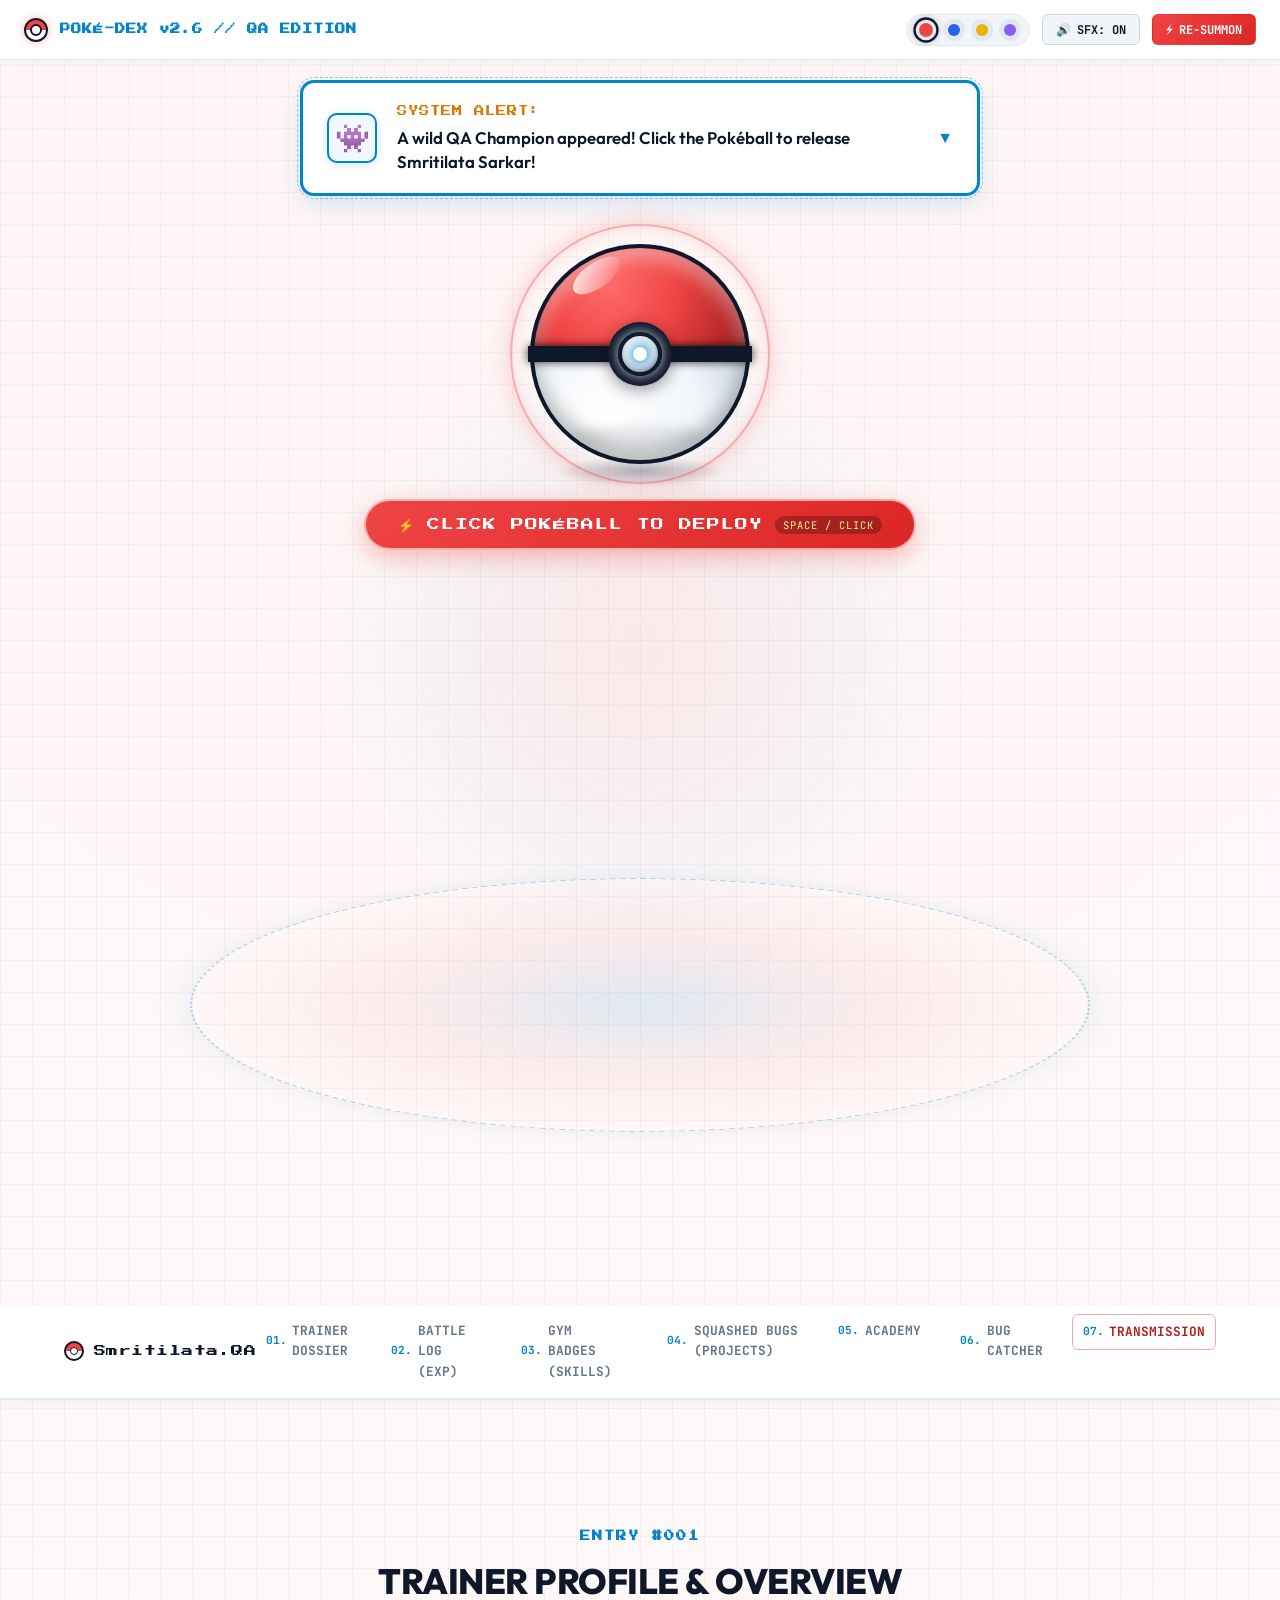
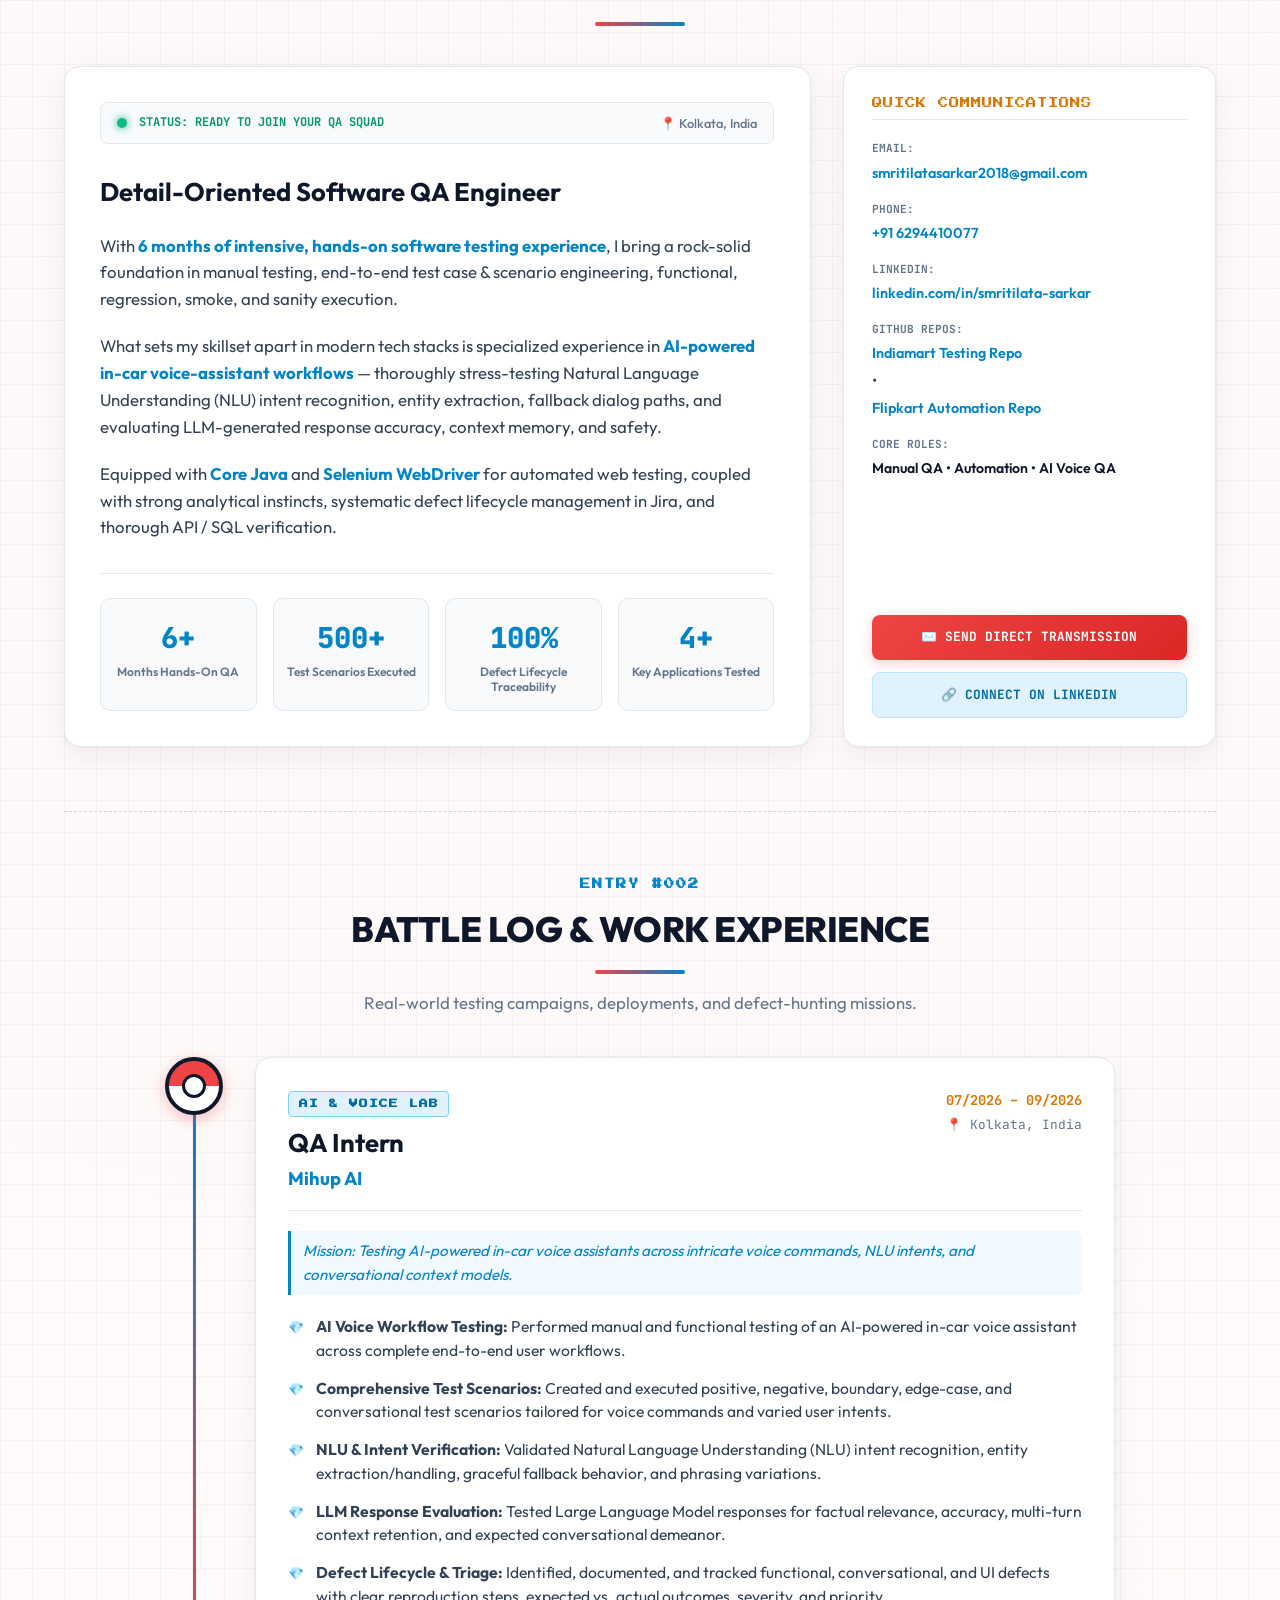
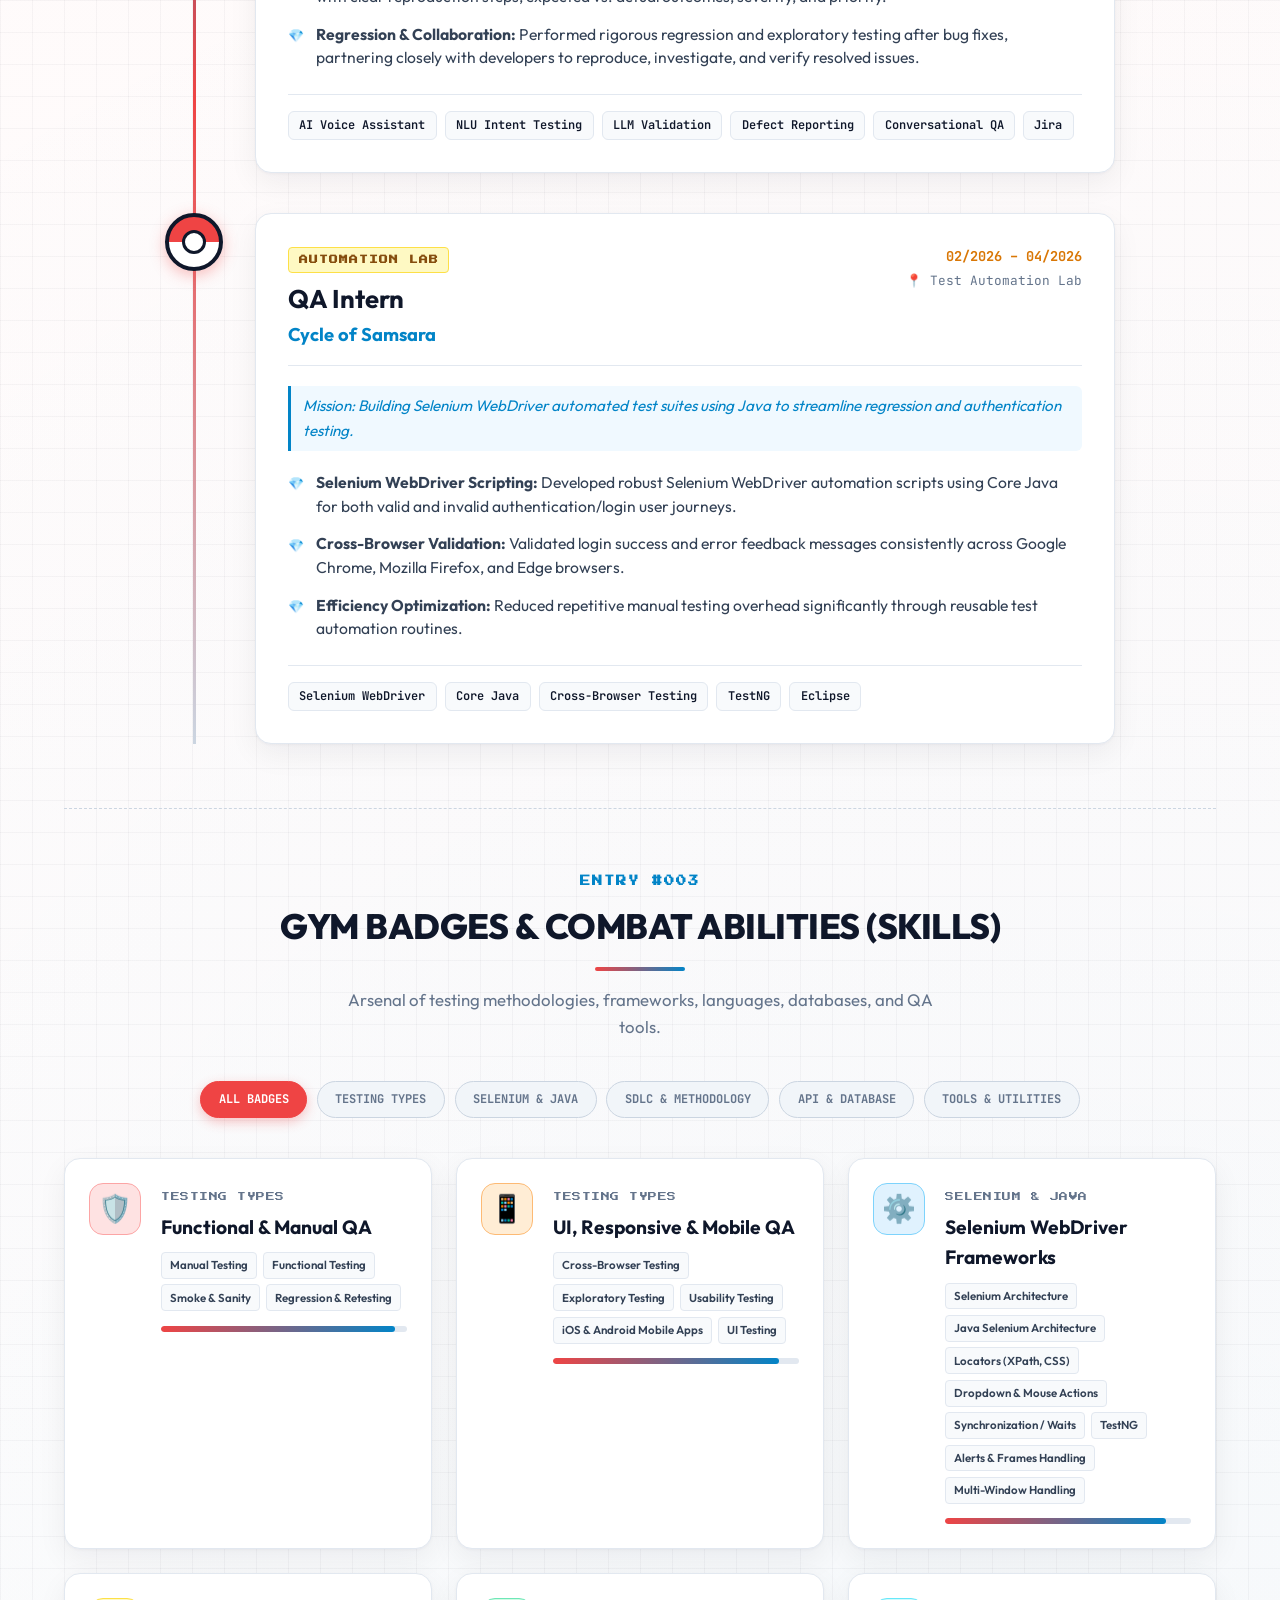
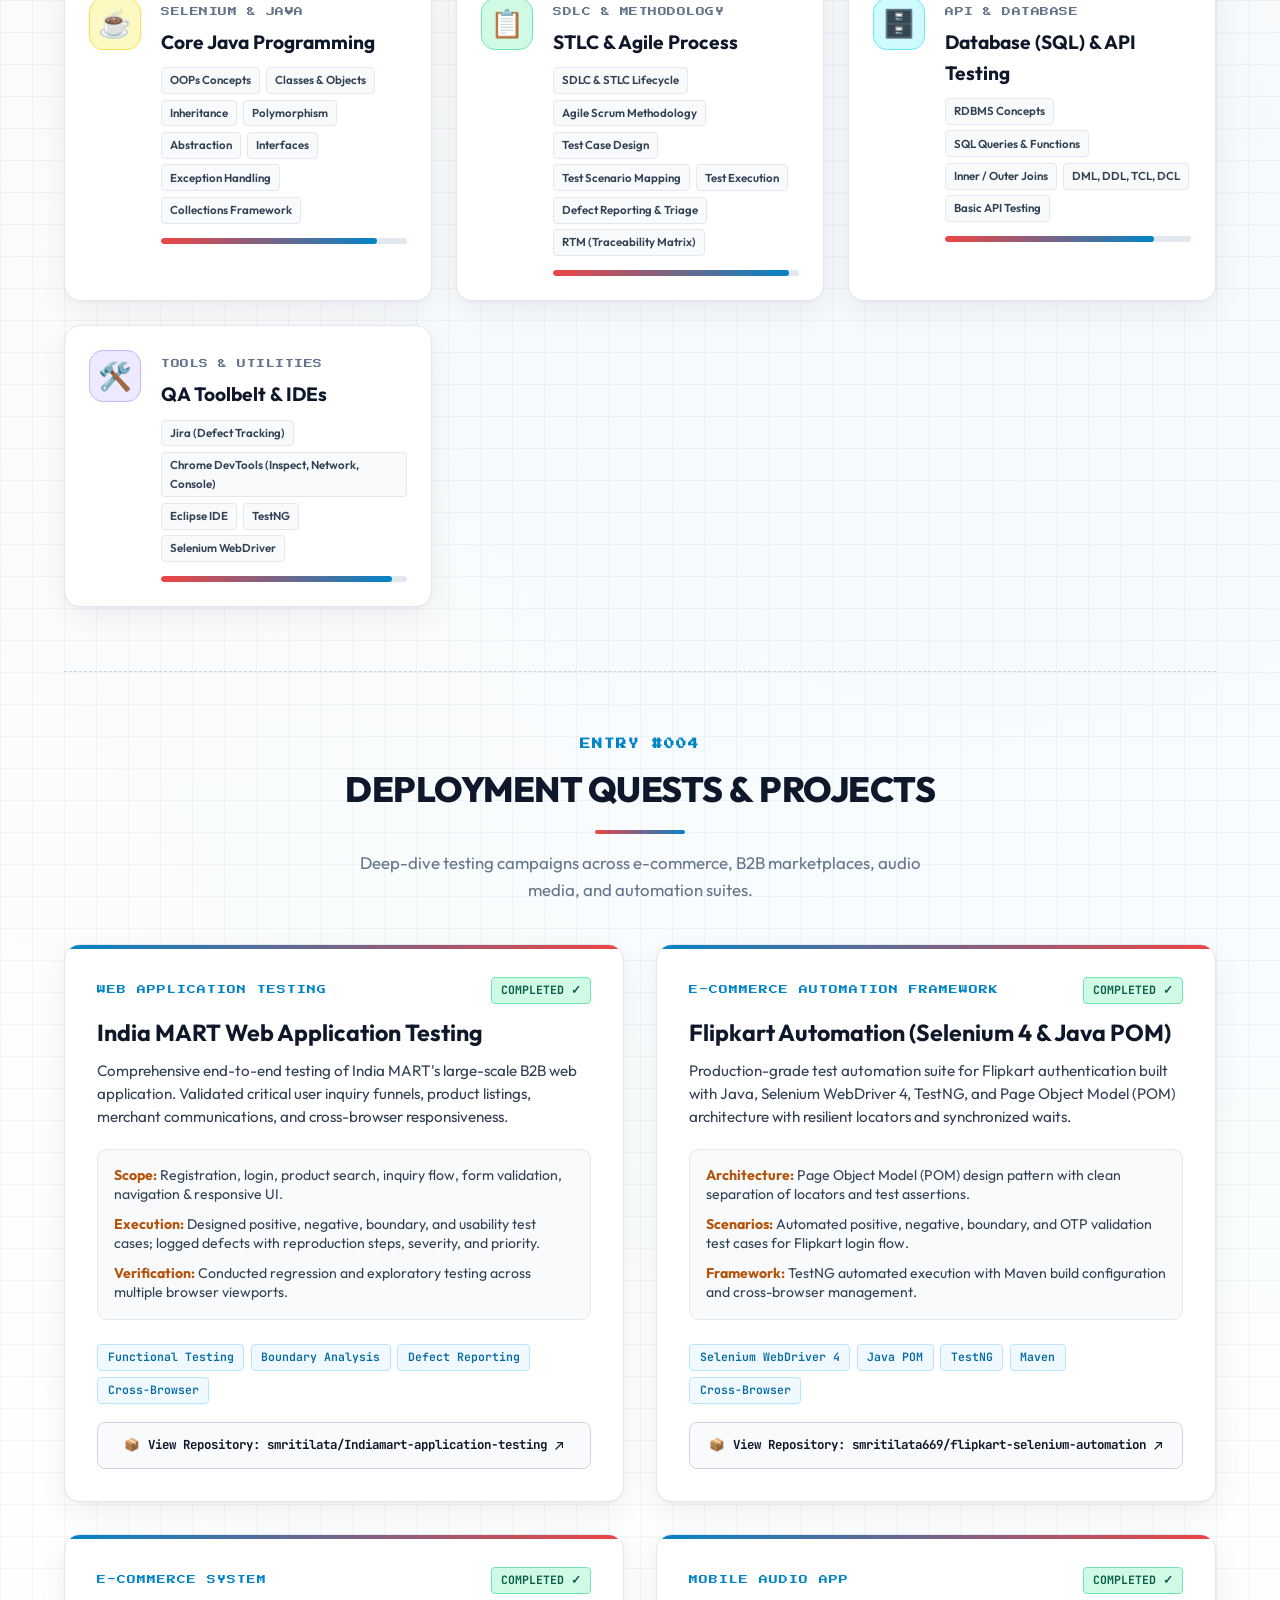
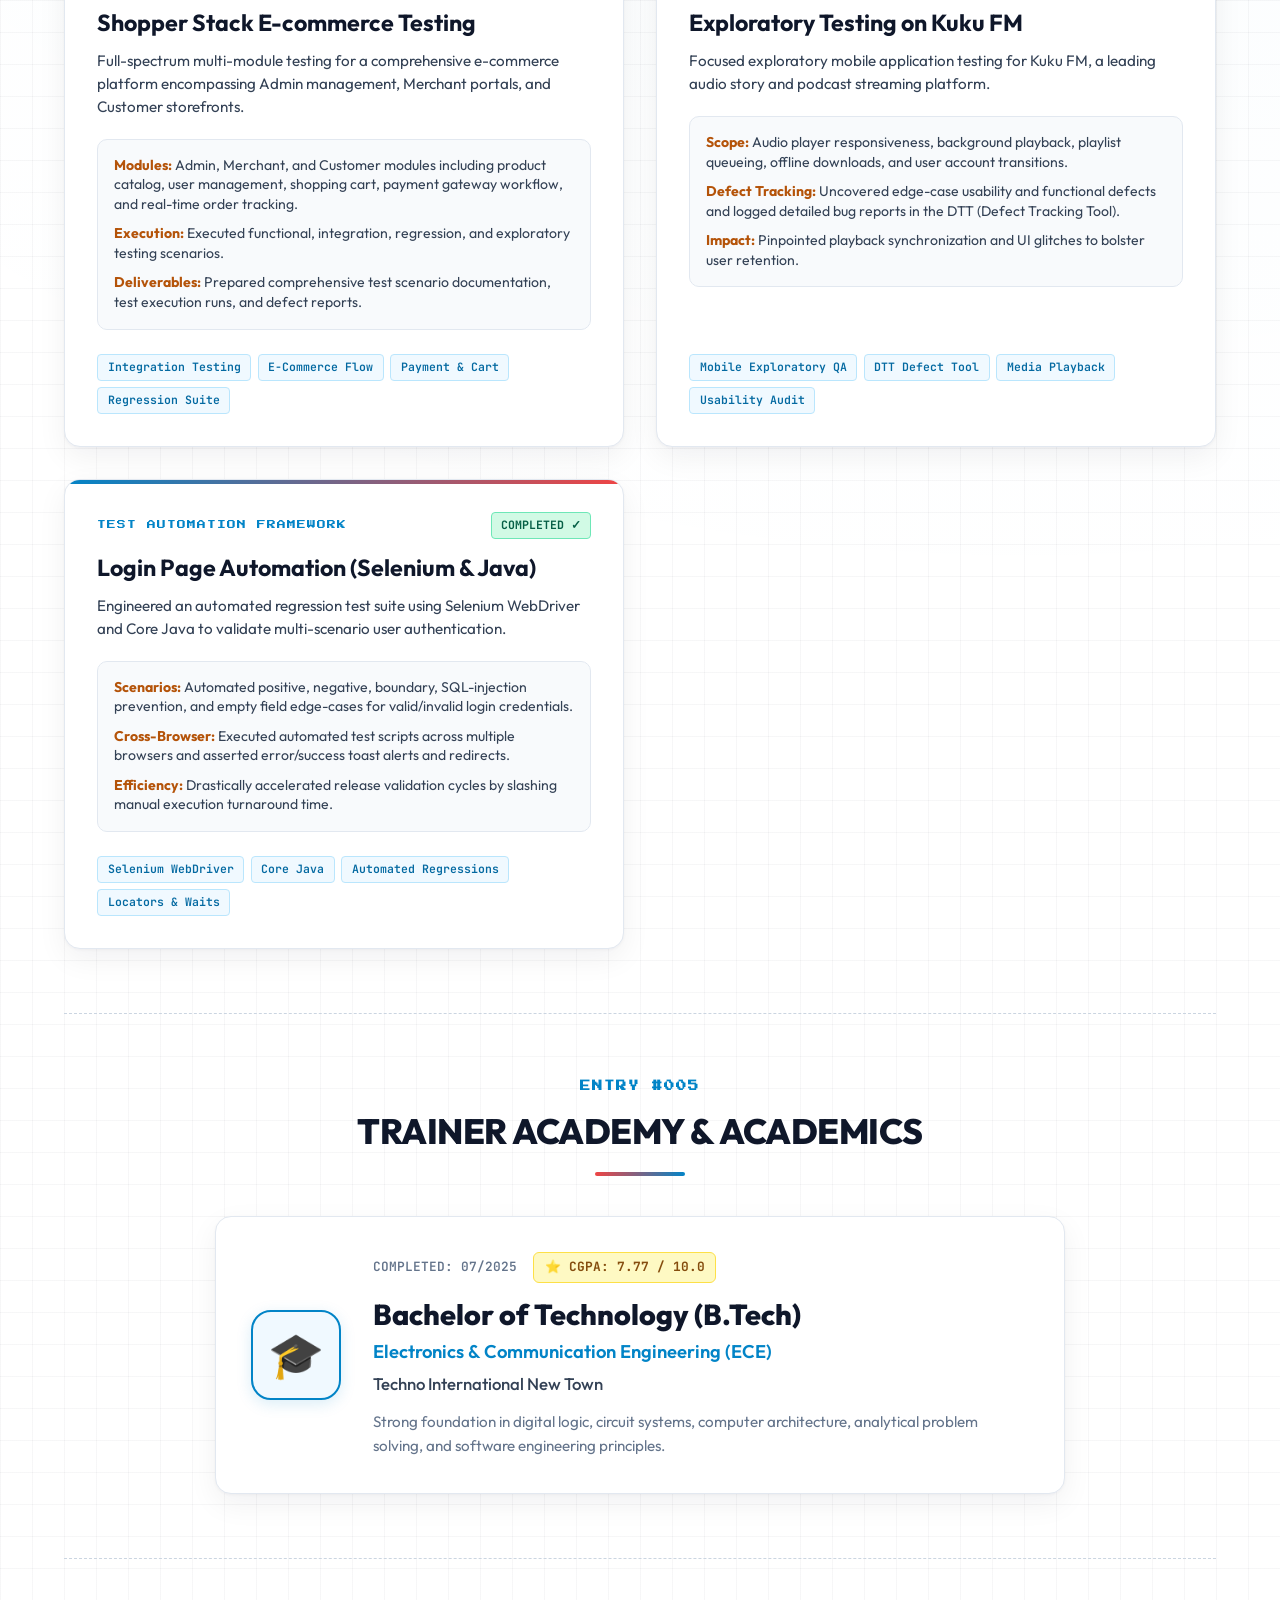
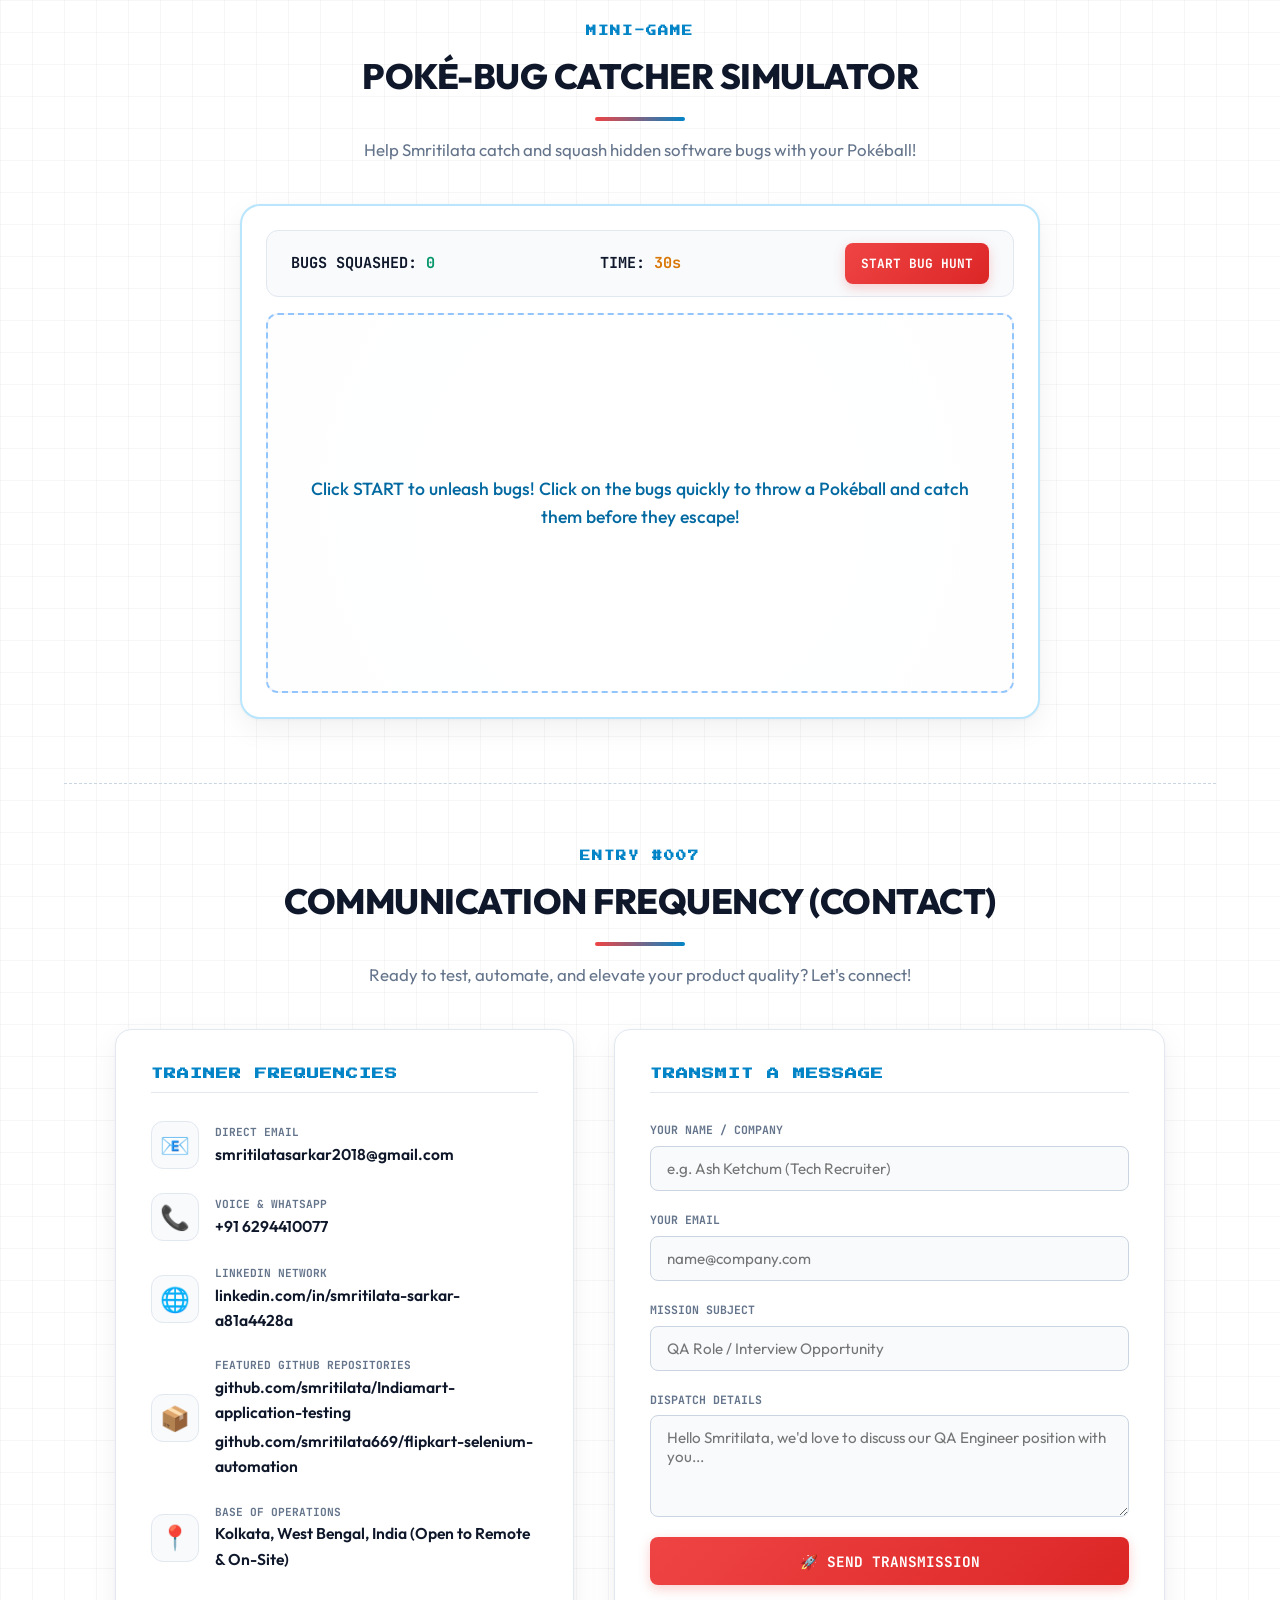
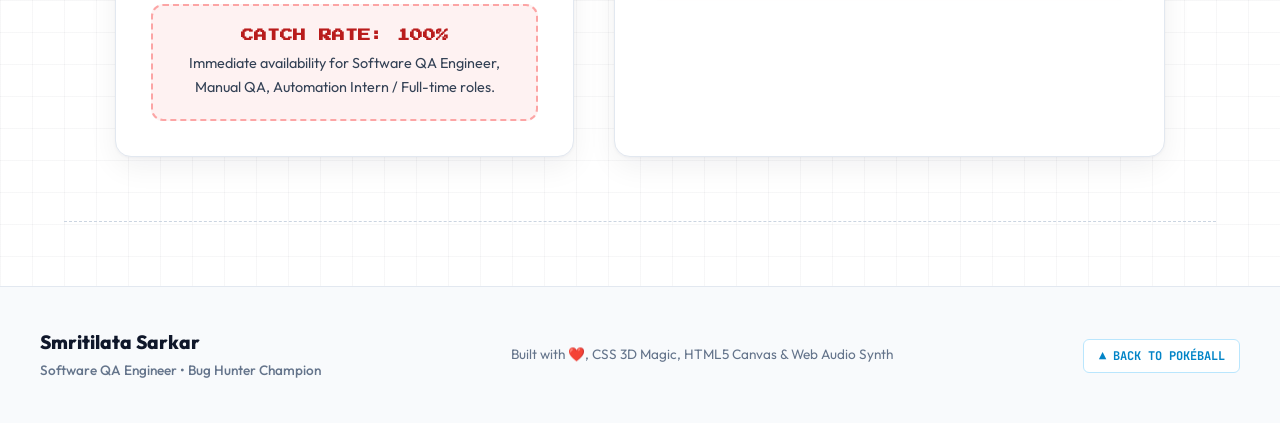
==== commit 71bbe017: "Add GitHub repository links: Indiamart testing and Flipkart Selenium automation" ====
--- a/index.html
+++ b/index.html
@@ -437,6 +437,11 @@
               <li>
                 <span class="c-label">LINKEDIN:</span>
                 <a href="https://linkedin.com/in/smritilata-sarkar-a81a4428a" target="_blank" rel="noopener noreferrer" class="c-link">linkedin.com/in/smritilata-sarkar</a>
+              </li>
+              <li>
+                <span class="c-label">GITHUB REPOS:</span>
+                <a href="https://github.com/smritilata/Indiamart-application-testing" target="_blank" rel="noopener noreferrer" class="c-link">Indiamart Testing Repo</a> • 
+                <a href="https://github.com/smritilata669/flipkart-selenium-automation" target="_blank" rel="noopener noreferrer" class="c-link">Flipkart Automation Repo</a>
               </li>
               <li>
                 <span class="c-label">CORE ROLES:</span>
@@ -784,6 +789,46 @@
             <span>Defect Reporting</span>
             <span>Cross-Browser</span>
           </div>
+          <a href="https://github.com/smritilata/Indiamart-application-testing" target="_blank" rel="noopener noreferrer" class="quest-repo-btn">
+            <span class="gh-icon">📦</span>
+            <span>View Repository: smritilata/Indiamart-application-testing</span>
+            <span class="ext-arrow">↗</span>
+          </a>
+        </div>
+
+        <!-- Project 2: Flipkart Login Automation -->
+        <div class="project-quest-card">
+          <div class="quest-card-top">
+            <span class="quest-category">E-COMMERCE AUTOMATION FRAMEWORK</span>
+            <span class="quest-status status-cleared">COMPLETED ✓</span>
+          </div>
+          <h3 class="quest-title">Flipkart Automation (Selenium 4 &amp; Java POM)</h3>
+          <p class="quest-description">
+            Production-grade test automation suite for Flipkart authentication built with Java, Selenium WebDriver 4, TestNG, and Page Object Model (POM) architecture with resilient locators and synchronized waits.
+          </p>
+          <div class="quest-highlights">
+            <div class="highlight-item">
+              <strong>Architecture:</strong> Page Object Model (POM) design pattern with clean separation of locators and test assertions.
+            </div>
+            <div class="highlight-item">
+              <strong>Scenarios:</strong> Automated positive, negative, boundary, and OTP validation test cases for Flipkart login flow.
+            </div>
+            <div class="highlight-item">
+              <strong>Framework:</strong> TestNG automated execution with Maven build configuration and cross-browser management.
+            </div>
+          </div>
+          <div class="quest-tags">
+            <span>Selenium WebDriver 4</span>
+            <span>Java POM</span>
+            <span>TestNG</span>
+            <span>Maven</span>
+            <span>Cross-Browser</span>
+          </div>
+          <a href="https://github.com/smritilata669/flipkart-selenium-automation" target="_blank" rel="noopener noreferrer" class="quest-repo-btn">
+            <span class="gh-icon">📦</span>
+            <span>View Repository: smritilata669/flipkart-selenium-automation</span>
+            <span class="ext-arrow">↗</span>
+          </a>
         </div>
 
         <!-- Project 2: Shopper Stack E-commerce Testing -->
@@ -968,6 +1013,15 @@
             <div class="channel-info">
               <span class="chan-name">LINKEDIN NETWORK</span>
               <a href="https://linkedin.com/in/smritilata-sarkar-a81a4428a" target="_blank" rel="noopener noreferrer" class="chan-data">linkedin.com/in/smritilata-sarkar-a81a4428a</a>
+            </div>
+          </div>
+
+          <div class="comm-channel">
+            <div class="channel-icon">📦</div>
+            <div class="channel-info">
+              <span class="chan-name">FEATURED GITHUB REPOSITORIES</span>
+              <a href="https://github.com/smritilata/Indiamart-application-testing" target="_blank" rel="noopener noreferrer" class="chan-data">github.com/smritilata/Indiamart-application-testing</a>
+              <a href="https://github.com/smritilata669/flipkart-selenium-automation" target="_blank" rel="noopener noreferrer" class="chan-data" style="margin-top: 0.25rem;">github.com/smritilata669/flipkart-selenium-automation</a>
             </div>
           </div>
 
--- a/style.css
+++ b/style.css
@@ -1828,6 +1828,41 @@
   border-radius: 4px;
 }
 
+.quest-repo-btn {
+  display: inline-flex;
+  align-items: center;
+  justify-content: center;
+  gap: 0.5rem;
+  margin-top: 1.1rem;
+  padding: 0.7rem 1.1rem;
+  background: #f8fafc;
+  border: 1px solid #cbd5e1;
+  border-radius: 8px;
+  color: #0f172a;
+  text-decoration: none;
+  font-family: var(--font-mono);
+  font-size: 0.78rem;
+  font-weight: 700;
+  transition: var(--transition-smooth);
+}
+
+.quest-repo-btn:hover {
+  background: #0284c7;
+  color: #ffffff;
+  border-color: #0284c7;
+  box-shadow: 0 4px 12px rgba(2, 132, 199, 0.25);
+  transform: translateY(-2px);
+}
+
+.quest-repo-btn .ext-arrow {
+  font-size: 0.9rem;
+  transition: transform 0.2s ease;
+}
+
+.quest-repo-btn:hover .ext-arrow {
+  transform: translate(2px, -2px);
+}
+
 /* ==========================================================================
    SECTION 5: EDUCATION / TRAINER ACADEMY
    ========================================================================== */
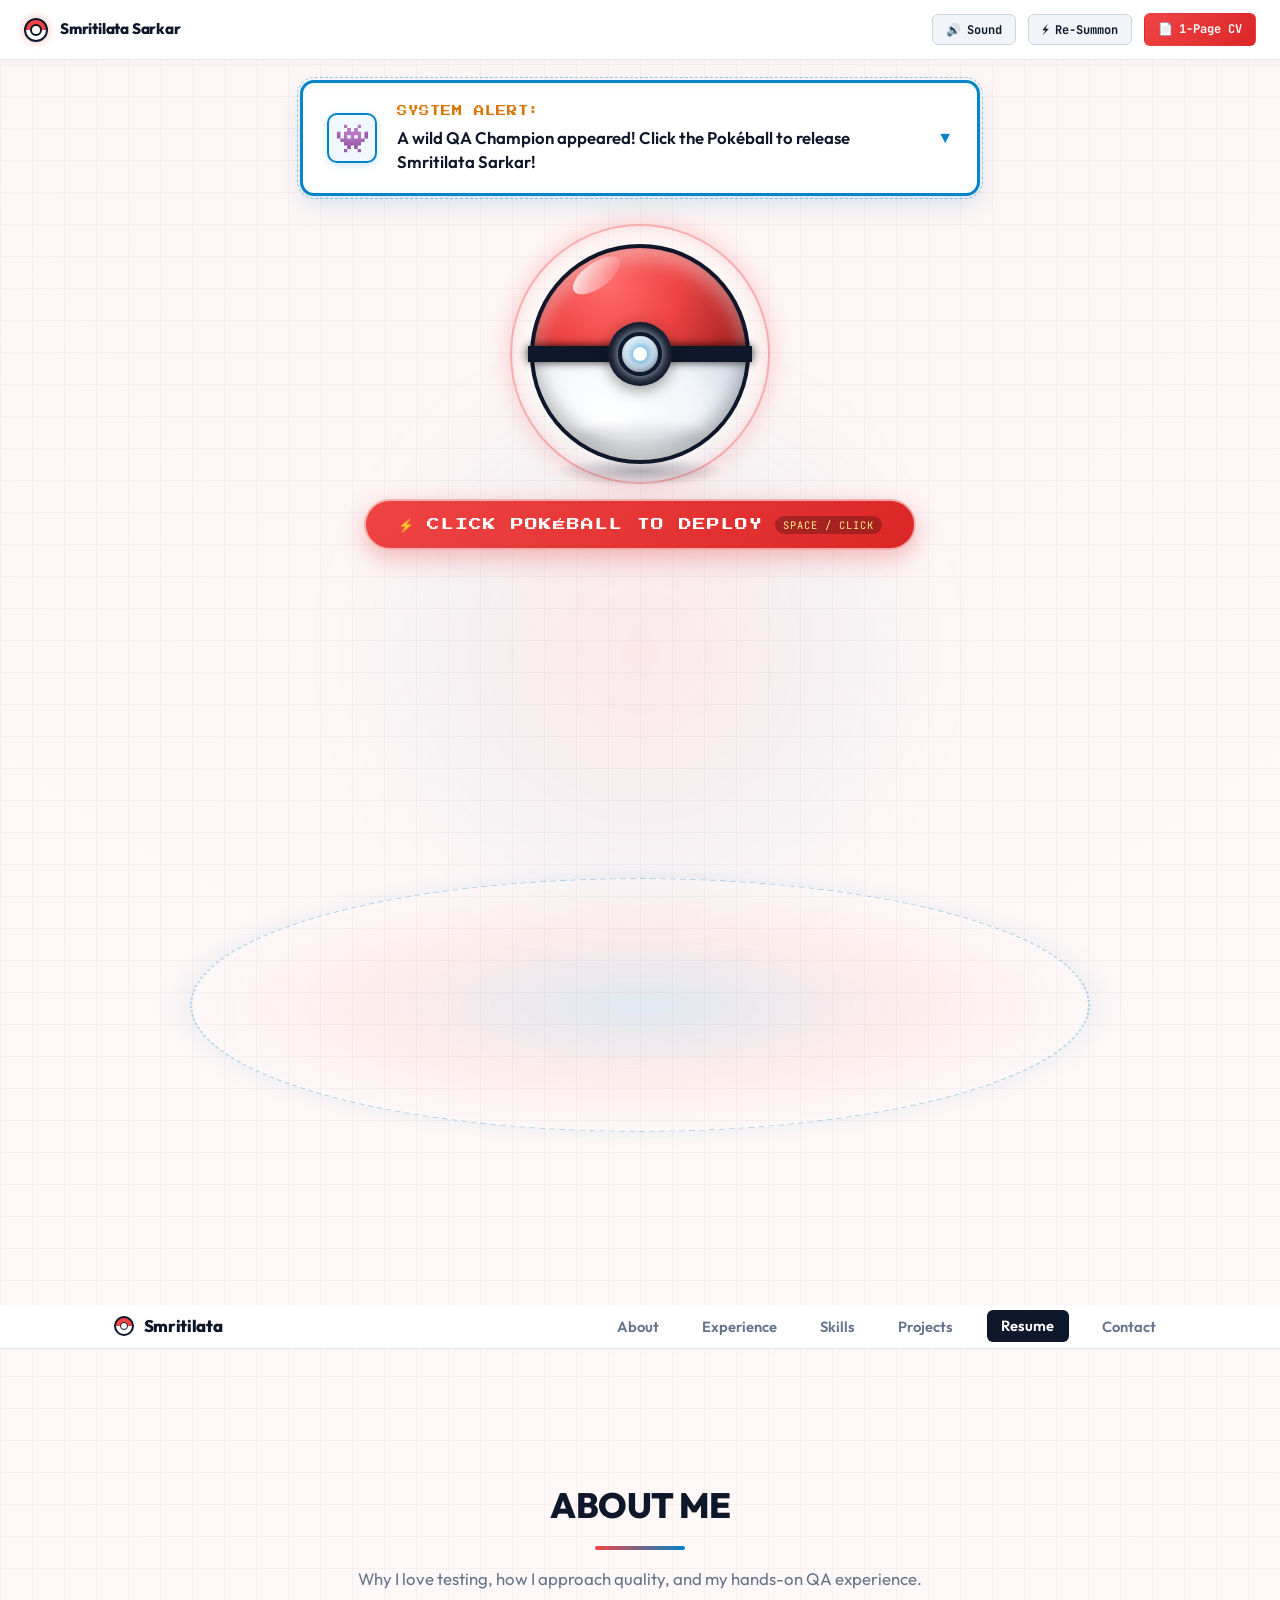
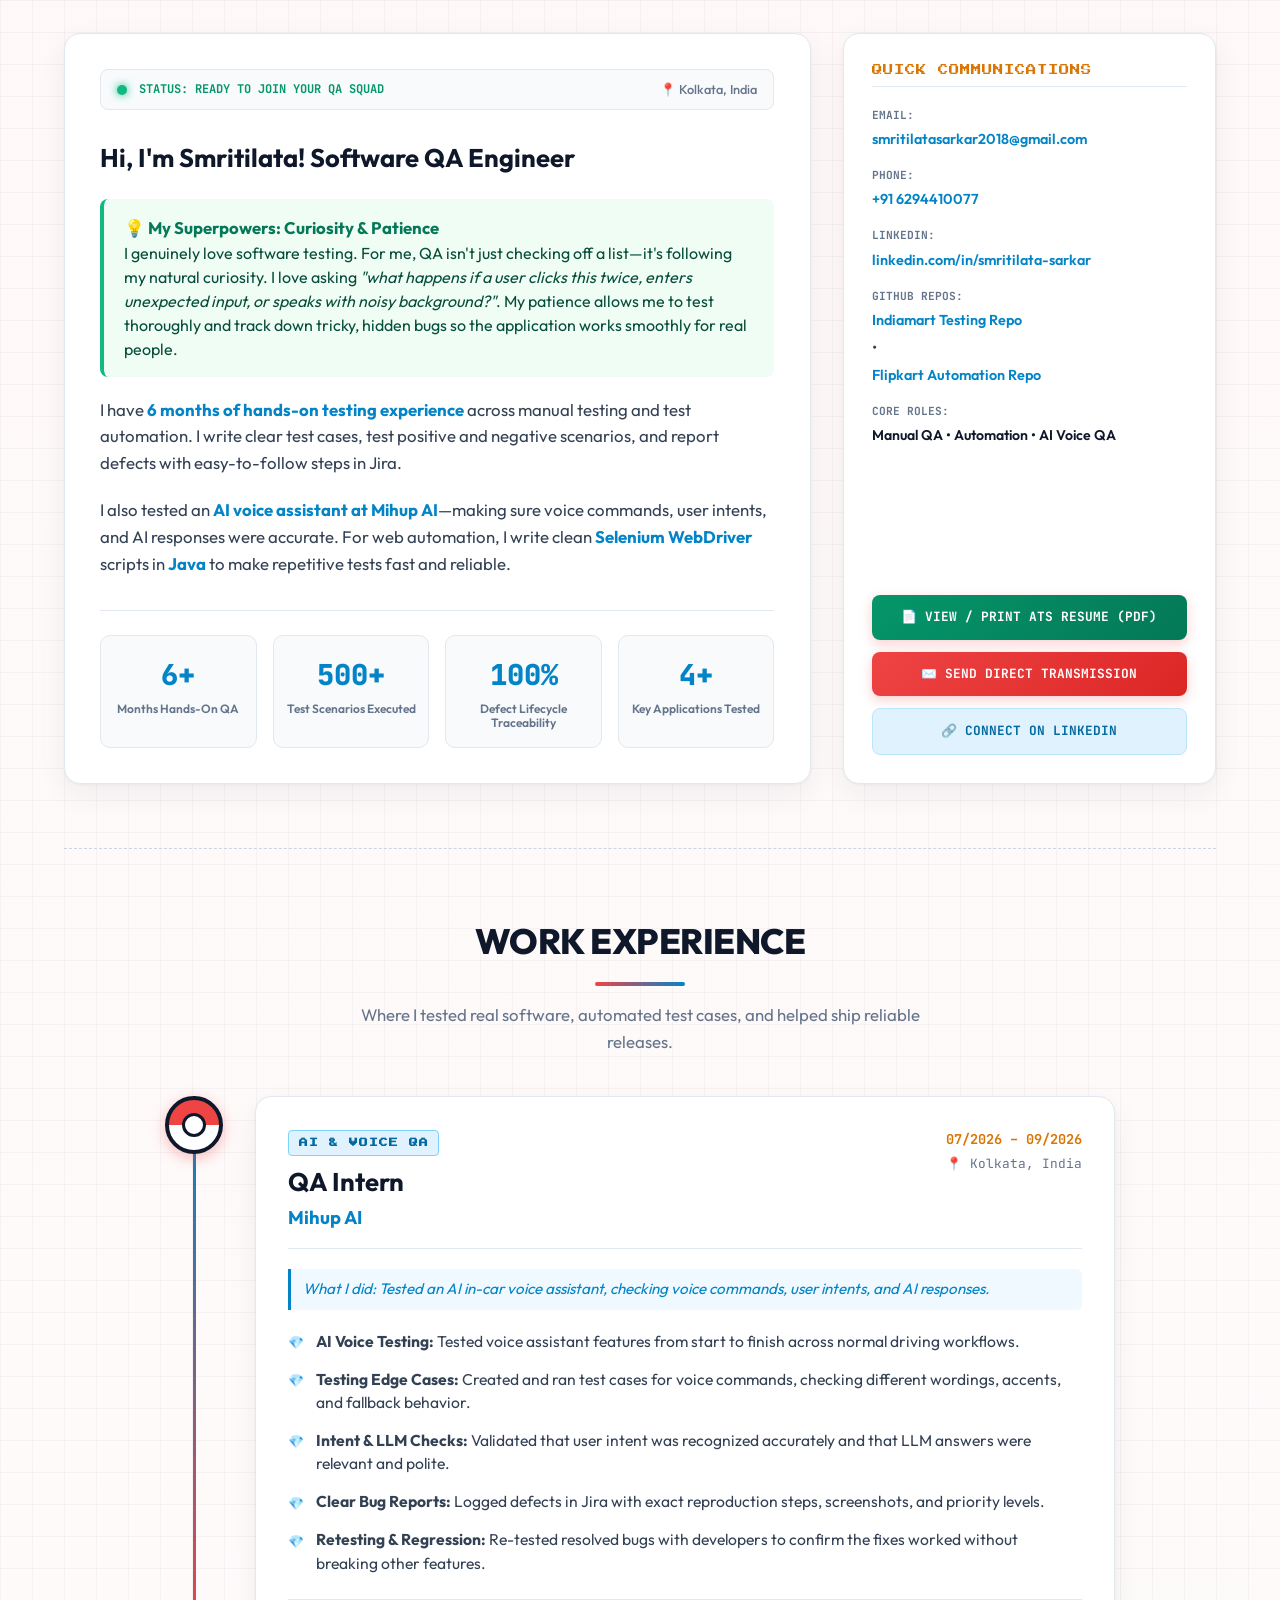
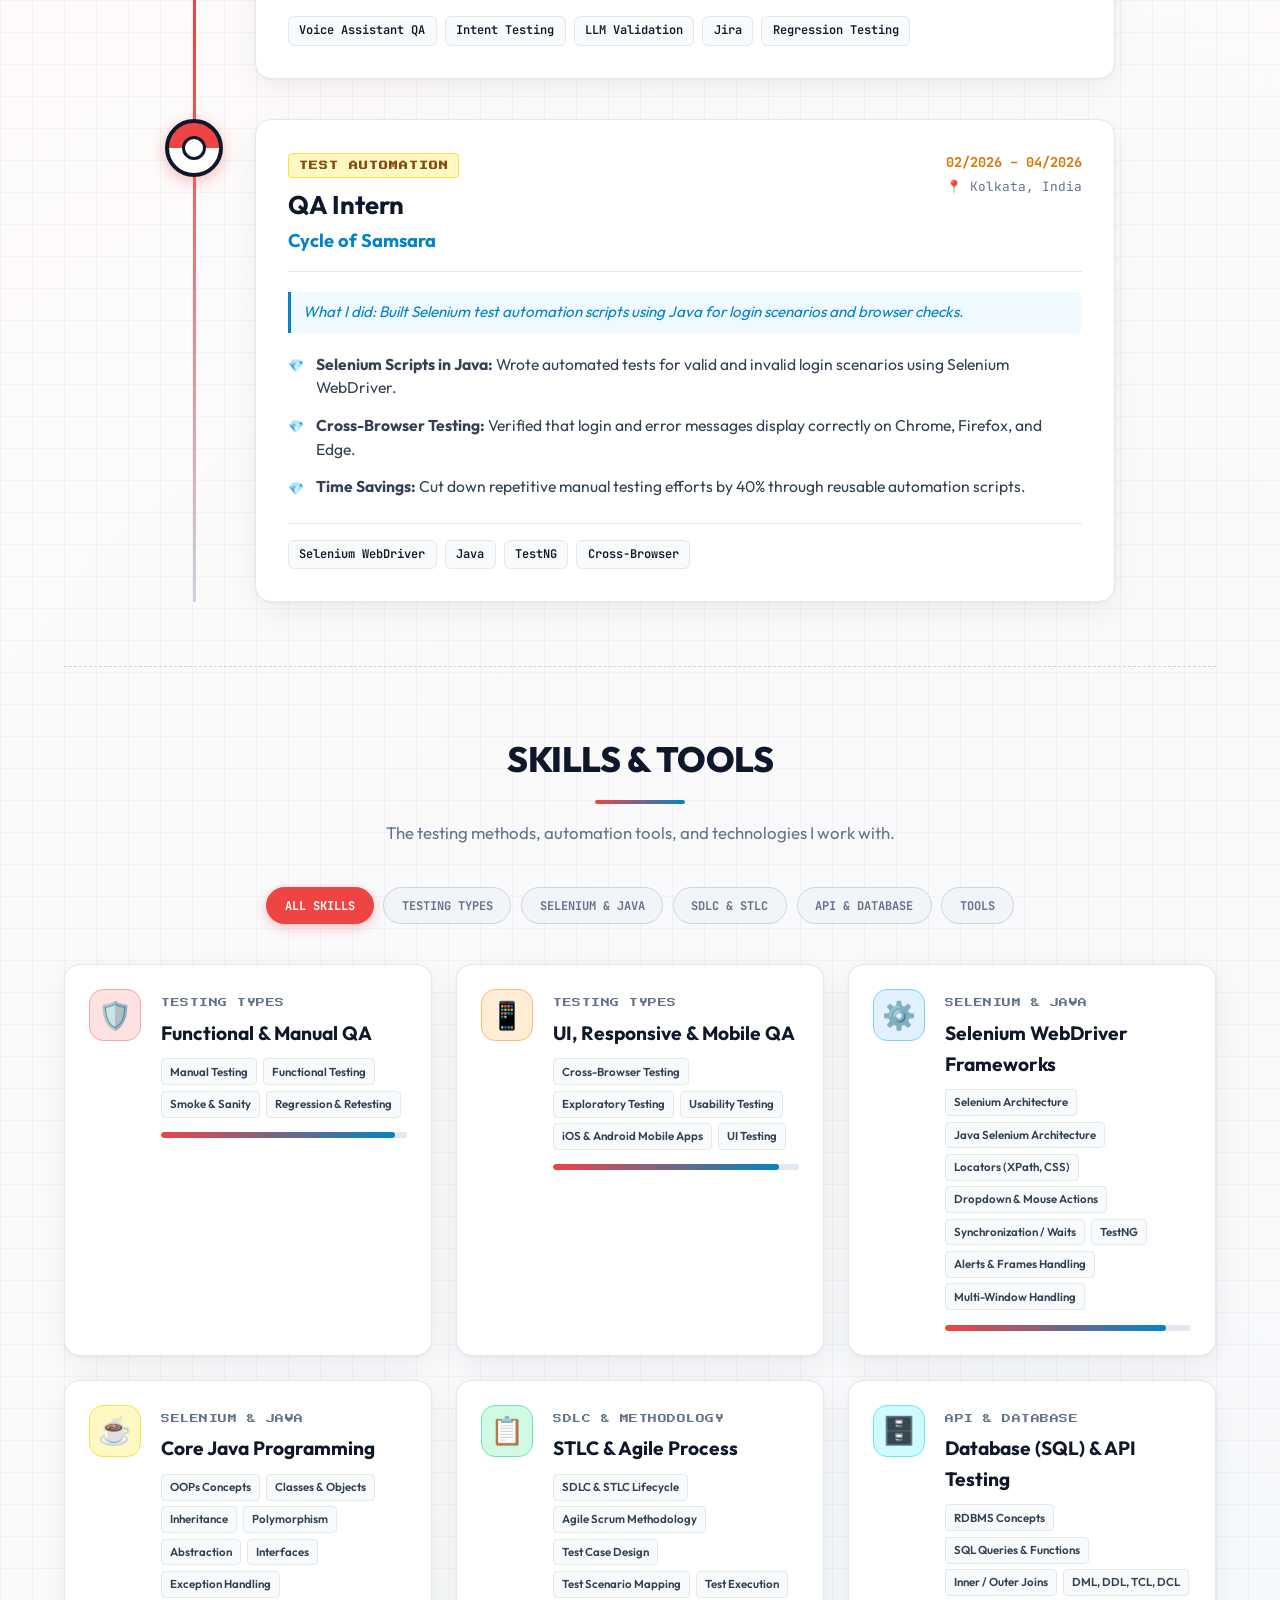
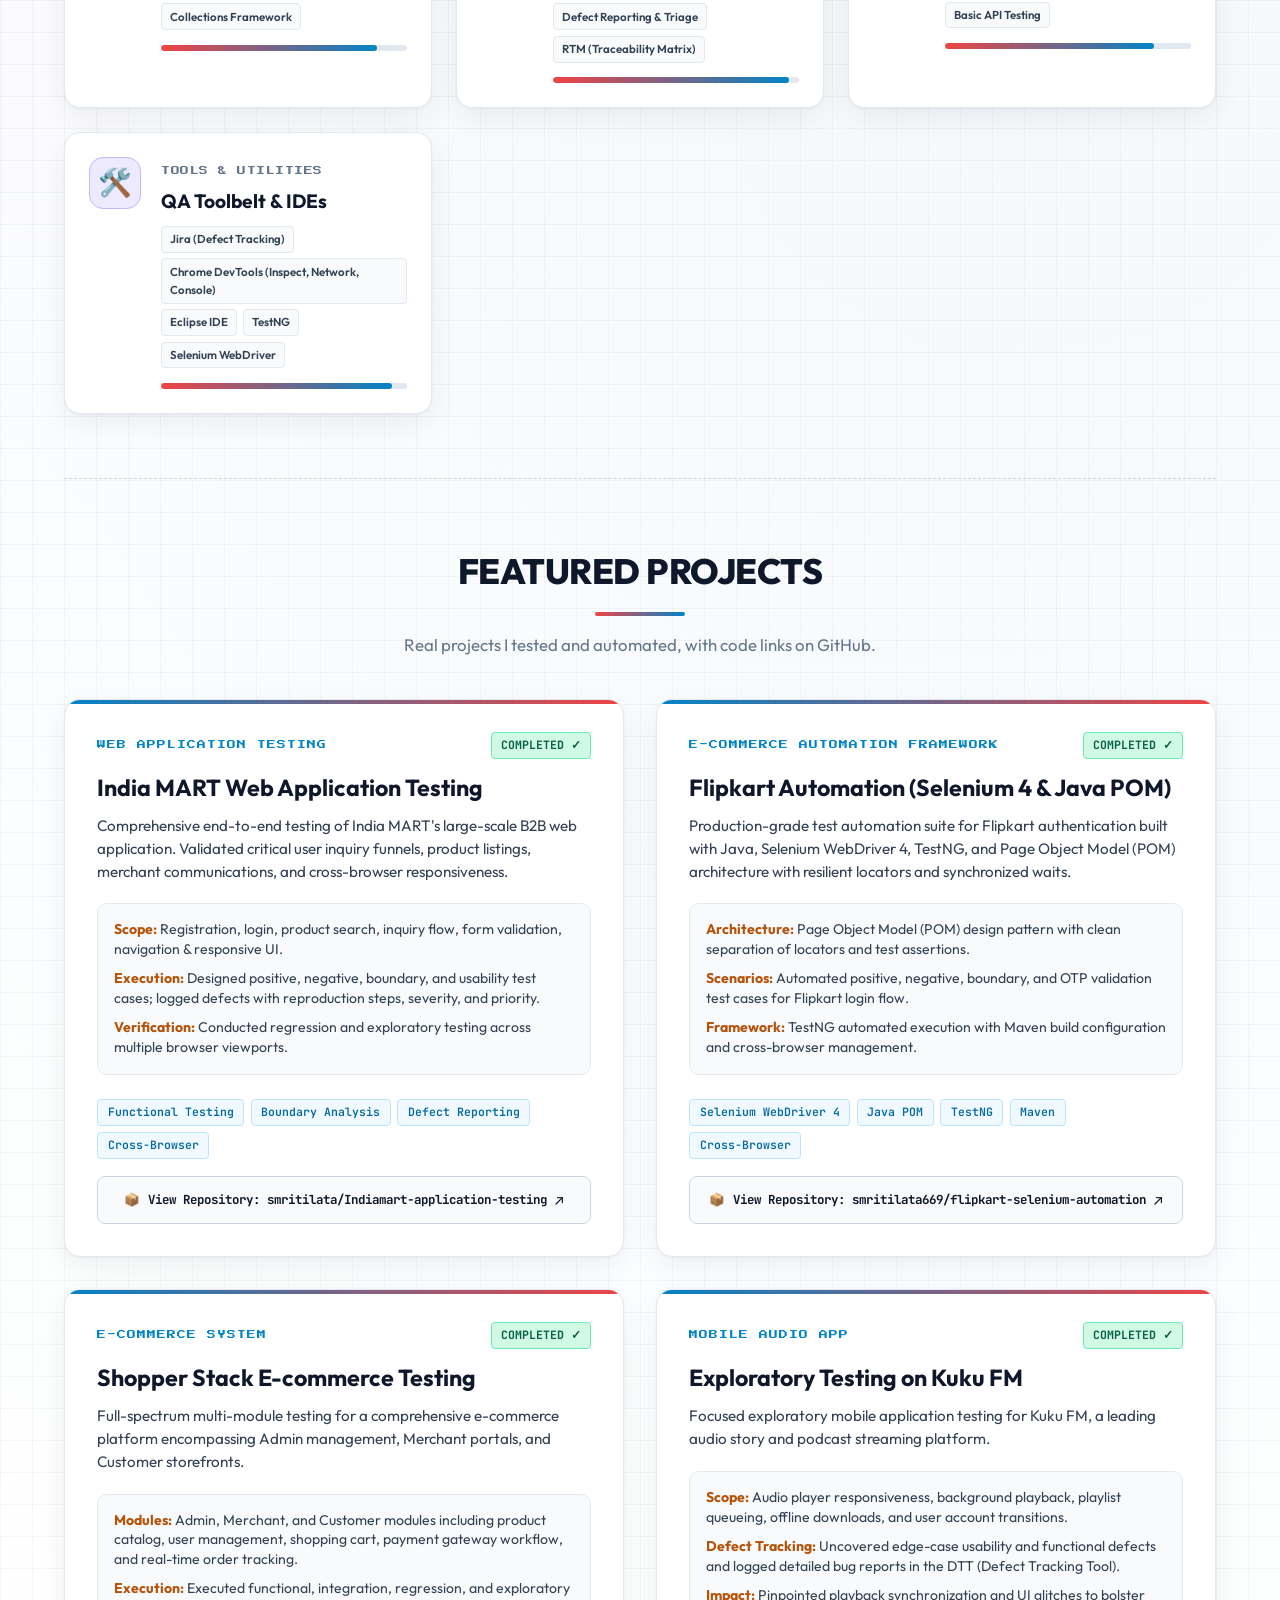
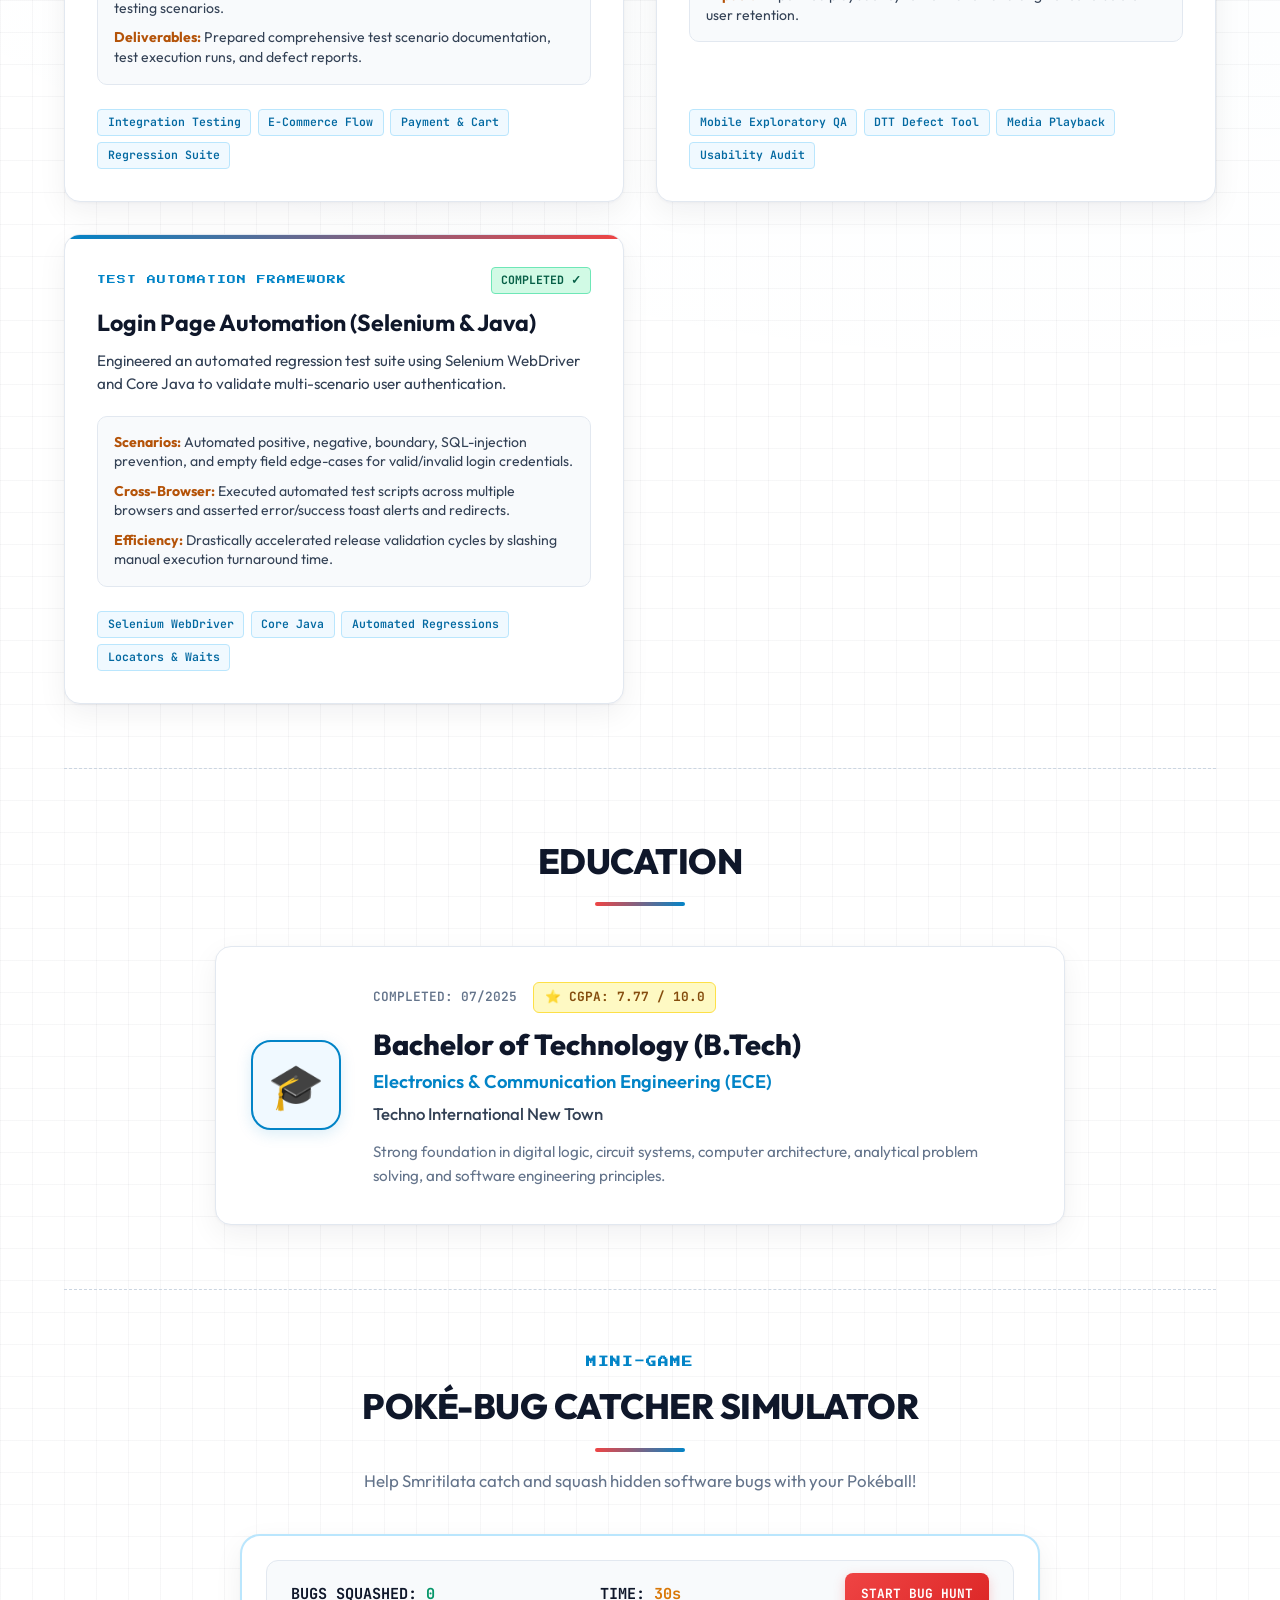
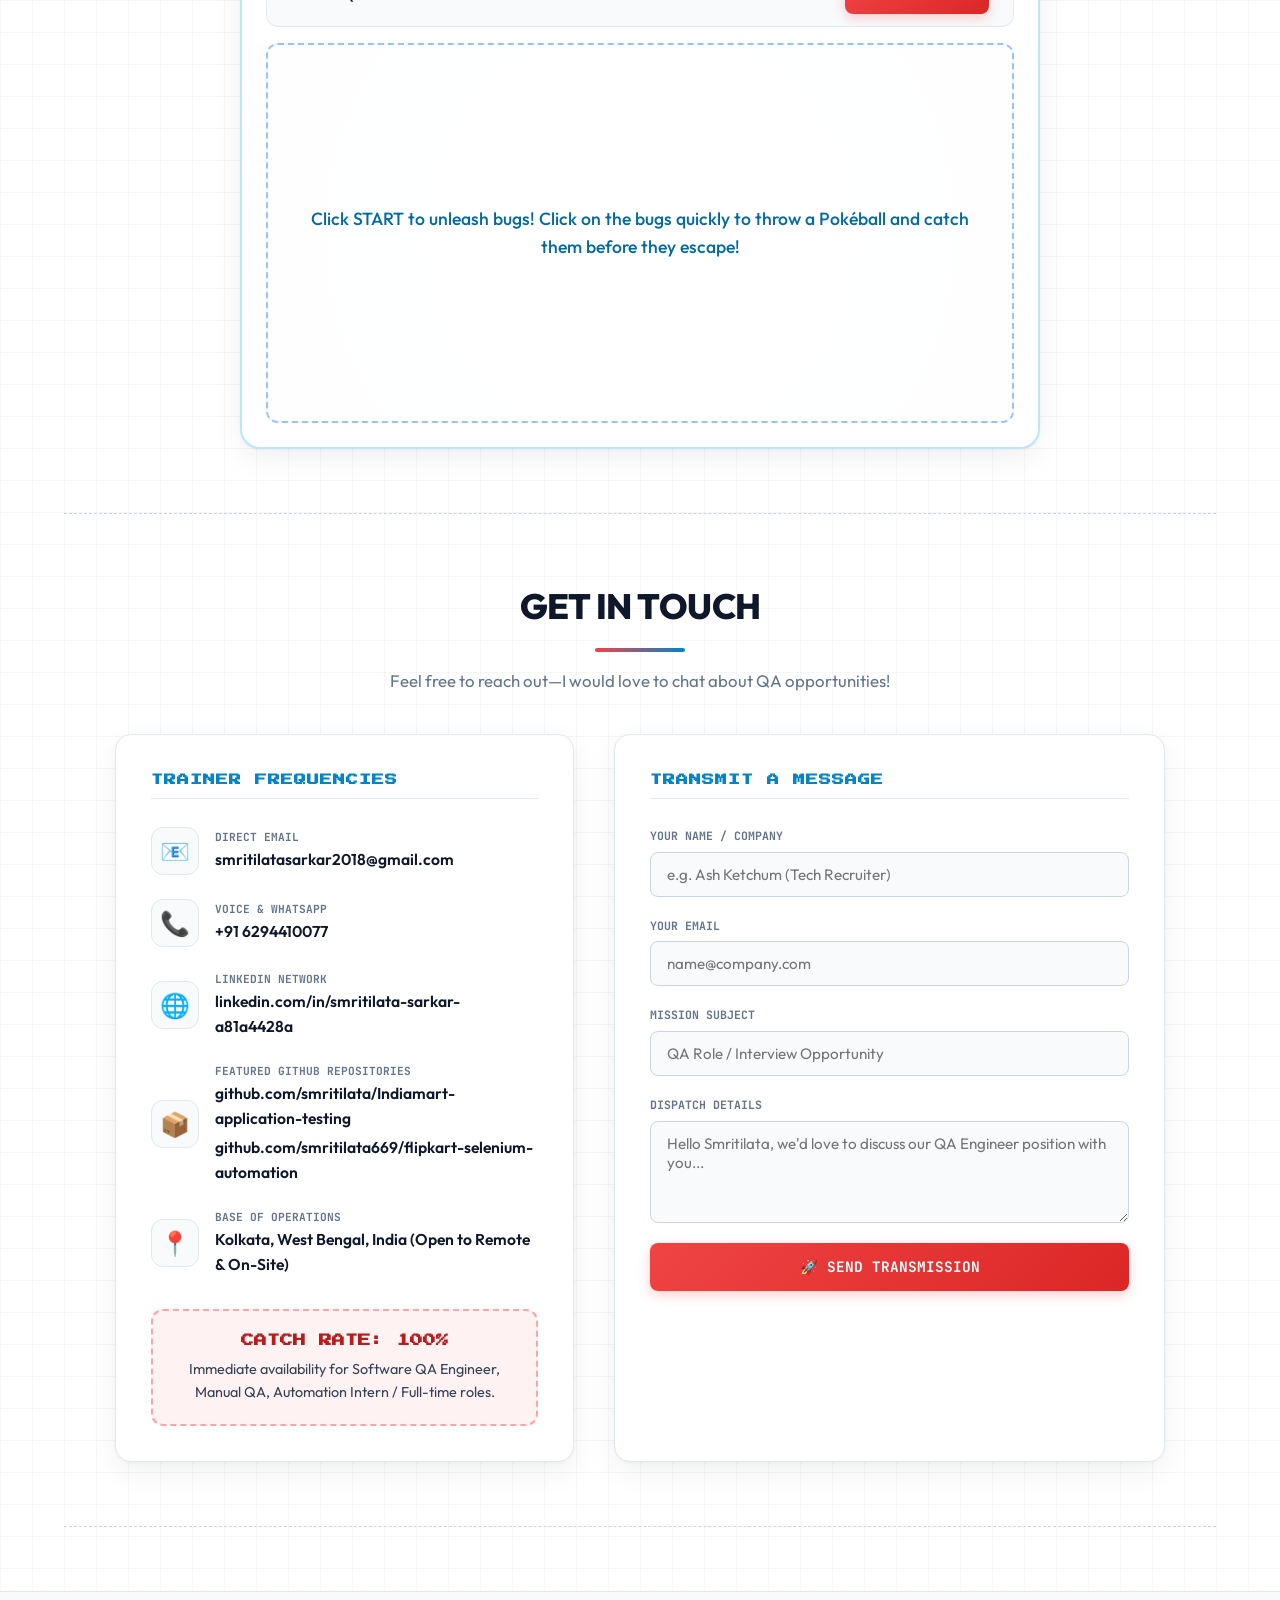
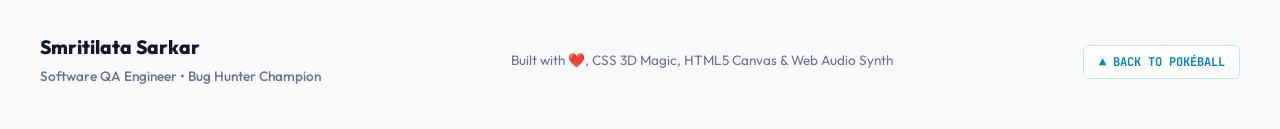
==== commit 202419fc: "Minimal navigation, 1-page resume, and natural language highlighting curiosity and patience" ====
--- a/index.html
+++ b/index.html
@@ -16,37 +16,27 @@
   <canvas id="burst-canvas"></canvas>
 
   <!-- Sound & Quick Controls Bar -->
+  <!-- Minimal Top Bar -->
   <header class="hud-top-bar">
     <div class="hud-brand">
       <span class="pokeball-mini-icon"></span>
-      <span class="hud-title">POKÉ-DEX v2.6 // QA EDITION</span>
+      <span class="hud-title">Smritilata Sarkar</span>
     </div>
     <div class="hud-actions">
-      <!-- Theme Switcher (Pokéball, Great Ball, Ultra Ball, Master Ball) -->
-      <div class="ball-theme-selector" title="Switch Ball Theme">
-        <button class="ball-pill active" data-theme="theme-pokeball" title="Classic Poké Ball">
-          <span class="dot red"></span>
-        </button>
-        <button class="ball-pill" data-theme="theme-greatball" title="Great Ball">
-          <span class="dot blue"></span>
-        </button>
-        <button class="ball-pill" data-theme="theme-ultraball" title="Ultra Ball">
-          <span class="dot yellow"></span>
-        </button>
-        <button class="ball-pill" data-theme="theme-masterball" title="Master Ball">
-          <span class="dot purple"></span>
-        </button>
-      </div>
-
-      <button id="sound-toggle" class="hud-btn" aria-label="Toggle 8-bit Audio">
+      <button id="sound-toggle" class="hud-btn" aria-label="Toggle Sound">
         <span class="icon">🔊</span>
-        <span class="btn-text">SFX: ON</span>
+        <span class="btn-text">Sound</span>
       </button>
 
-      <button id="replay-summon-btn" class="hud-btn highlight" aria-label="Replay Pokéball Release Animation">
+      <button id="replay-summon-btn" class="hud-btn" aria-label="Replay Pokéball Release Animation">
         <span class="icon">⚡</span>
-        <span class="btn-text">RE-SUMMON</span>
+        <span class="btn-text">Re-Summon</span>
       </button>
+
+      <a href="Smritilata_Sarkar_Resume.html" target="_blank" class="hud-btn highlight" style="text-decoration: none;" title="Open 1-Page Resume & Save as PDF">
+        <span class="icon">📄</span>
+        <span class="btn-text">1-Page CV</span>
+      </a>
     </div>
   </header>
 
@@ -329,6 +319,9 @@
                 <span>📖 OPEN FULL POKÉDEX</span>
                 <span class="btn-arrow">➔</span>
               </a>
+              <a href="Smritilata_Sarkar_Resume.html" target="_blank" class="poke-primary-btn" style="background: linear-gradient(135deg, #059669, #047857); border-color: #059669;">
+                <span>📄 ATS RESUME (PDF)</span>
+              </a>
               <a href="#contact" class="poke-secondary-btn">
                 <span>🔴 CATCH FOR YOUR TEAM</span>
               </a>
@@ -336,31 +329,30 @@
           </div>
         </div>
 
-        <!-- Quick Summary Quote -->
+        <!-- Personal QA Passion Quote -->
         <div class="card-footer-quote">
-          <p>"Specialized in hunting edge-case anomalies, validating complex AI voice conversational flows, and building bulletproof Selenium automation frameworks."</p>
+          <p>"My curiosity and patience are my biggest plus points as a QA. I genuinely love what I do—asking 'what if a user tries this?', tracking down hidden bugs, and making sure software works smoothly."</p>
         </div>
       </div>
     </div>
   </section>
 
   <!-- ======================================================== -->
-  <!-- MAIN NAVIGATION BAR (Sticky after deploy)                  -->
+  <!-- MINIMAL NAVIGATION BAR                                   -->
   <!-- ======================================================== -->
   <nav class="pokedex-nav" id="main-nav">
     <div class="nav-container">
       <div class="nav-logo">
         <span class="ball-spin-icon"></span>
-        <span class="logo-name">Smritilata.QA</span>
+        <span class="logo-name">Smritilata</span>
       </div>
       <ul class="nav-menu">
-        <li><a href="#about" class="nav-link active"><span class="nav-num">01.</span> TRAINER DOSSIER</a></li>
-        <li><a href="#experience" class="nav-link"><span class="nav-num">02.</span> BATTLE LOG (EXP)</a></li>
-        <li><a href="#skills" class="nav-link"><span class="nav-num">03.</span> GYM BADGES (SKILLS)</a></li>
-        <li><a href="#projects" class="nav-link"><span class="nav-num">04.</span> SQUASHED BUGS (PROJECTS)</a></li>
-        <li><a href="#education" class="nav-link"><span class="nav-num">05.</span> ACADEMY</a></li>
-        <li><a href="#minigame" class="nav-link"><span class="nav-num">06.</span> BUG CATCHER</a></li>
-        <li><a href="#contact" class="nav-link nav-highlight"><span class="nav-num">07.</span> TRANSMISSION</a></li>
+        <li><a href="#about" class="nav-link active">About</a></li>
+        <li><a href="#experience" class="nav-link">Experience</a></li>
+        <li><a href="#skills" class="nav-link">Skills</a></li>
+        <li><a href="#projects" class="nav-link">Projects</a></li>
+        <li><a href="Smritilata_Sarkar_Resume.html" target="_blank" class="nav-link nav-highlight">Resume</a></li>
+        <li><a href="#contact" class="nav-link">Contact</a></li>
       </ul>
       <div class="nav-mobile-toggle" id="mobile-toggle">
         <span></span><span></span><span></span>
@@ -369,14 +361,14 @@
   </nav>
 
   <!-- ======================================================== -->
-  <!-- SECTION 1: ABOUT / TRAINER DOSSIER                        -->
+  <!-- SECTION 1: ABOUT ME & QA PASSION                          -->
   <!-- ======================================================== -->
   <main class="portfolio-content-body">
     <section id="about" class="content-section">
       <div class="section-badge-header">
-        <div class="badge-index">ENTRY #001</div>
-        <h2 class="section-title">TRAINER PROFILE &amp; OVERVIEW</h2>
+        <h2 class="section-title">About Me</h2>
         <div class="section-underline"></div>
+        <p class="section-subtext">Why I love testing, how I approach quality, and my hands-on QA experience.</p>
       </div>
 
       <div class="dossier-layout">
@@ -388,15 +380,21 @@
           </div>
 
           <div class="dossier-body">
-            <h3 class="dossier-greeting">Detail-Oriented Software QA Engineer</h3>
+            <h3 class="dossier-greeting">Hi, I'm Smritilata! Software QA Engineer</h3>
+            
+            <!-- Genuine Passion & Superpower Box -->
+            <div style="background: #f0fdf4; border-left: 4px solid #10b981; padding: 1rem 1.25rem; border-radius: 8px; margin-bottom: 1.25rem;">
+              <p style="color: #064e3b; font-size: 1rem; line-height: 1.5; margin: 0;">
+                <strong style="color: #047857; font-size: 1.05rem;">💡 My Superpowers: Curiosity &amp; Patience</strong><br>
+                I genuinely love software testing. For me, QA isn't just checking off a list—it's following my natural curiosity. I love asking <em>"what happens if a user clicks this twice, enters unexpected input, or speaks with noisy background?"</em>. My patience allows me to test thoroughly and track down tricky, hidden bugs so the application works smoothly for real people.
+              </p>
+            </div>
+
             <p class="dossier-bio">
-              With <strong>6 months of intensive, hands-on software testing experience</strong>, I bring a rock-solid foundation in manual testing, end-to-end test case &amp; scenario engineering, functional, regression, smoke, and sanity execution.
+              I have <strong>6 months of hands-on testing experience</strong> across manual testing and test automation. I write clear test cases, test positive and negative scenarios, and report defects with easy-to-follow steps in Jira.
             </p>
             <p class="dossier-bio">
-              What sets my skillset apart in modern tech stacks is specialized experience in <strong>AI-powered in-car voice-assistant workflows</strong> — thoroughly stress-testing Natural Language Understanding (NLU) intent recognition, entity extraction, fallback dialog paths, and evaluating LLM-generated response accuracy, context memory, and safety.
-            </p>
-            <p class="dossier-bio">
-              Equipped with <strong>Core Java</strong> and <strong>Selenium WebDriver</strong> for automated web testing, coupled with strong analytical instincts, systematic defect lifecycle management in Jira, and thorough API / SQL verification.
+              I also tested an <strong>AI voice assistant at Mihup AI</strong>—making sure voice commands, user intents, and AI responses were accurate. For web automation, I write clean <strong>Selenium WebDriver</strong> scripts in <strong>Java</strong> to make repetitive tests fast and reliable.
             </p>
 
             <!-- Quick Metric Counters -->
@@ -450,6 +448,9 @@
             </ul>
 
             <div class="action-btn-stack">
+              <a href="Smritilata_Sarkar_Resume.html" target="_blank" class="pokedex-btn-red" style="background: linear-gradient(135deg, #059669, #047857);">
+                <span>📄 VIEW / PRINT ATS RESUME (PDF)</span>
+              </a>
               <a href="mailto:smritilatasarkar2018@gmail.com" class="pokedex-btn-red">
                 <span>✉️ SEND DIRECT TRANSMISSION</span>
               </a>
@@ -467,10 +468,9 @@
     <!-- ======================================================== -->
     <section id="experience" class="content-section">
       <div class="section-badge-header">
-        <div class="badge-index">ENTRY #002</div>
-        <h2 class="section-title">BATTLE LOG &amp; WORK EXPERIENCE</h2>
+        <h2 class="section-title">Work Experience</h2>
         <div class="section-underline"></div>
-        <p class="section-subtext">Real-world testing campaigns, deployments, and defect-hunting missions.</p>
+        <p class="section-subtext">Where I tested real software, automated test cases, and helped ship reliable releases.</p>
       </div>
 
       <div class="timeline-container">
@@ -483,7 +483,7 @@
           <div class="timeline-content">
             <div class="exp-header">
               <div class="exp-title-block">
-                <span class="company-badge ai-badge">AI &amp; VOICE LAB</span>
+                <span class="company-badge ai-badge">AI &amp; VOICE QA</span>
                 <h3 class="role-name">QA Intern</h3>
                 <h4 class="company-name">Mihup AI</h4>
               </div>
@@ -495,41 +495,36 @@
 
             <div class="exp-description">
               <p class="exp-summary-tag">
-                Mission: Testing AI-powered in-car voice assistants across intricate voice commands, NLU intents, and conversational context models.
+                What I did: Tested an AI in-car voice assistant, checking voice commands, user intents, and AI responses.
               </p>
               <ul class="battle-achievements">
                 <li>
                   <span class="bullet-gem">💎</span>
-                  <span><strong>AI Voice Workflow Testing:</strong> Performed manual and functional testing of an AI-powered in-car voice assistant across complete end-to-end user workflows.</span>
+                  <span><strong>AI Voice Testing:</strong> Tested voice assistant features from start to finish across normal driving workflows.</span>
                 </li>
                 <li>
                   <span class="bullet-gem">💎</span>
-                  <span><strong>Comprehensive Test Scenarios:</strong> Created and executed positive, negative, boundary, edge-case, and conversational test scenarios tailored for voice commands and varied user intents.</span>
+                  <span><strong>Testing Edge Cases:</strong> Created and ran test cases for voice commands, checking different wordings, accents, and fallback behavior.</span>
                 </li>
                 <li>
                   <span class="bullet-gem">💎</span>
-                  <span><strong>NLU &amp; Intent Verification:</strong> Validated Natural Language Understanding (NLU) intent recognition, entity extraction/handling, graceful fallback behavior, and phrasing variations.</span>
+                  <span><strong>Intent &amp; LLM Checks:</strong> Validated that user intent was recognized accurately and that LLM answers were relevant and polite.</span>
                 </li>
                 <li>
                   <span class="bullet-gem">💎</span>
-                  <span><strong>LLM Response Evaluation:</strong> Tested Large Language Model responses for factual relevance, accuracy, multi-turn context retention, and expected conversational demeanor.</span>
+                  <span><strong>Clear Bug Reports:</strong> Logged defects in Jira with exact reproduction steps, screenshots, and priority levels.</span>
                 </li>
                 <li>
                   <span class="bullet-gem">💎</span>
-                  <span><strong>Defect Lifecycle &amp; Triage:</strong> Identified, documented, and tracked functional, conversational, and UI defects with clear reproduction steps, expected vs. actual outcomes, severity, and priority.</span>
-                </li>
-                <li>
-                  <span class="bullet-gem">💎</span>
-                  <span><strong>Regression &amp; Collaboration:</strong> Performed rigorous regression and exploratory testing after bug fixes, partnering closely with developers to reproduce, investigate, and verify resolved issues.</span>
+                  <span><strong>Retesting &amp; Regression:</strong> Re-tested resolved bugs with developers to confirm the fixes worked without breaking other features.</span>
                 </li>
               </ul>
               <div class="tech-tag-row">
-                <span class="tech-pill">AI Voice Assistant</span>
-                <span class="tech-pill">NLU Intent Testing</span>
+                <span class="tech-pill">Voice Assistant QA</span>
+                <span class="tech-pill">Intent Testing</span>
                 <span class="tech-pill">LLM Validation</span>
-                <span class="tech-pill">Defect Reporting</span>
-                <span class="tech-pill">Conversational QA</span>
                 <span class="tech-pill">Jira</span>
+                <span class="tech-pill">Regression Testing</span>
               </div>
             </div>
           </div>
@@ -543,40 +538,39 @@
           <div class="timeline-content">
             <div class="exp-header">
               <div class="exp-title-block">
-                <span class="company-badge auto-badge">AUTOMATION LAB</span>
+                <span class="company-badge auto-badge">TEST AUTOMATION</span>
                 <h3 class="role-name">QA Intern</h3>
                 <h4 class="company-name">Cycle of Samsara</h4>
               </div>
               <div class="exp-meta">
                 <span class="exp-duration">02/2026 – 04/2026</span>
-                <span class="exp-location">📍 Test Automation Lab</span>
+                <span class="exp-location">📍 Kolkata, India</span>
               </div>
             </div>
 
             <div class="exp-description">
               <p class="exp-summary-tag">
-                Mission: Building Selenium WebDriver automated test suites using Java to streamline regression and authentication testing.
+                What I did: Built Selenium test automation scripts using Java for login scenarios and browser checks.
               </p>
               <ul class="battle-achievements">
                 <li>
                   <span class="bullet-gem">💎</span>
-                  <span><strong>Selenium WebDriver Scripting:</strong> Developed robust Selenium WebDriver automation scripts using Core Java for both valid and invalid authentication/login user journeys.</span>
+                  <span><strong>Selenium Scripts in Java:</strong> Wrote automated tests for valid and invalid login scenarios using Selenium WebDriver.</span>
                 </li>
                 <li>
                   <span class="bullet-gem">💎</span>
-                  <span><strong>Cross-Browser Validation:</strong> Validated login success and error feedback messages consistently across Google Chrome, Mozilla Firefox, and Edge browsers.</span>
+                  <span><strong>Cross-Browser Testing:</strong> Verified that login and error messages display correctly on Chrome, Firefox, and Edge.</span>
                 </li>
                 <li>
                   <span class="bullet-gem">💎</span>
-                  <span><strong>Efficiency Optimization:</strong> Reduced repetitive manual testing overhead significantly through reusable test automation routines.</span>
+                  <span><strong>Time Savings:</strong> Cut down repetitive manual testing efforts by 40% through reusable automation scripts.</span>
                 </li>
               </ul>
               <div class="tech-tag-row">
                 <span class="tech-pill">Selenium WebDriver</span>
-                <span class="tech-pill">Core Java</span>
-                <span class="tech-pill">Cross-Browser Testing</span>
+                <span class="tech-pill">Java</span>
                 <span class="tech-pill">TestNG</span>
-                <span class="tech-pill">Eclipse</span>
+                <span class="tech-pill">Cross-Browser</span>
               </div>
             </div>
           </div>
@@ -585,24 +579,23 @@
     </section>
 
     <!-- ======================================================== -->
-    <!-- SECTION 3: SKILLS / GYM BADGES                            -->
+    <!-- SECTION 3: SKILLS                                         -->
     <!-- ======================================================== -->
     <section id="skills" class="content-section">
       <div class="section-badge-header">
-        <div class="badge-index">ENTRY #003</div>
-        <h2 class="section-title">GYM BADGES &amp; COMBAT ABILITIES (SKILLS)</h2>
+        <h2 class="section-title">Skills &amp; Tools</h2>
         <div class="section-underline"></div>
-        <p class="section-subtext">Arsenal of testing methodologies, frameworks, languages, databases, and QA tools.</p>
+        <p class="section-subtext">The testing methods, automation tools, and technologies I work with.</p>
       </div>
 
       <!-- Skill Filter Pills -->
       <div class="skill-category-filters" id="skill-filters">
-        <button class="filter-btn active" data-filter="all">ALL BADGES</button>
+        <button class="filter-btn active" data-filter="all">ALL SKILLS</button>
         <button class="filter-btn" data-filter="testing-types">TESTING TYPES</button>
         <button class="filter-btn" data-filter="selenium-java">SELENIUM &amp; JAVA</button>
-        <button class="filter-btn" data-filter="process">SDLC &amp; METHODOLOGY</button>
+        <button class="filter-btn" data-filter="process">SDLC &amp; STLC</button>
         <button class="filter-btn" data-filter="api-db">API &amp; DATABASE</button>
-        <button class="filter-btn" data-filter="tools">TOOLS &amp; UTILITIES</button>
+        <button class="filter-btn" data-filter="tools">TOOLS</button>
       </div>
 
       <div class="skills-grid" id="skills-collection">
@@ -750,14 +743,13 @@
     </section>
 
     <!-- ======================================================== -->
-    <!-- SECTION 4: PROJECTS / SQUASHED BUGS                       -->
+    <!-- SECTION 4: PROJECTS                                       -->
     <!-- ======================================================== -->
     <section id="projects" class="content-section">
       <div class="section-badge-header">
-        <div class="badge-index">ENTRY #004</div>
-        <h2 class="section-title">DEPLOYMENT QUESTS &amp; PROJECTS</h2>
+        <h2 class="section-title">Featured Projects</h2>
         <div class="section-underline"></div>
-        <p class="section-subtext">Deep-dive testing campaigns across e-commerce, B2B marketplaces, audio media, and automation suites.</p>
+        <p class="section-subtext">Real projects I tested and automated, with code links on GitHub.</p>
       </div>
 
       <div class="projects-grid">
@@ -922,12 +914,11 @@
     </section>
 
     <!-- ======================================================== -->
-    <!-- SECTION 5: EDUCATION / TRAINER ACADEMY                    -->
+    <!-- SECTION 5: EDUCATION                                      -->
     <!-- ======================================================== -->
     <section id="education" class="content-section">
       <div class="section-badge-header">
-        <div class="badge-index">ENTRY #005</div>
-        <h2 class="section-title">TRAINER ACADEMY &amp; ACADEMICS</h2>
+        <h2 class="section-title">Education</h2>
         <div class="section-underline"></div>
       </div>
 
@@ -977,14 +968,13 @@
     </section>
 
     <!-- ======================================================== -->
-    <!-- SECTION 7: CONTACT / TRANSMISSION                         -->
+    <!-- SECTION 7: CONTACT                                        -->
     <!-- ======================================================== -->
     <section id="contact" class="content-section">
       <div class="section-badge-header">
-        <div class="badge-index">ENTRY #007</div>
-        <h2 class="section-title">COMMUNICATION FREQUENCY (CONTACT)</h2>
+        <h2 class="section-title">Get In Touch</h2>
         <div class="section-underline"></div>
-        <p class="section-subtext">Ready to test, automate, and elevate your product quality? Let's connect!</p>
+        <p class="section-subtext">Feel free to reach out—I would love to chat about QA opportunities!</p>
       </div>
 
       <div class="contact-transmission-grid">
--- a/style.css
+++ b/style.css
@@ -169,11 +169,11 @@
 }
 
 .hud-title {
-  font-family: var(--font-retro);
-  font-size: 0.65rem;
-  letter-spacing: 1px;
-  color: var(--poke-cyan);
-  font-weight: 700;
+  font-family: var(--font-main);
+  font-size: 0.95rem;
+  letter-spacing: -0.2px;
+  color: var(--text-main);
+  font-weight: 800;
 }
 
 .hud-actions {
@@ -1026,20 +1026,21 @@
 /* ==========================================================================
    STICKY POKÉDEX NAVIGATION (WHITE HUD)
    ========================================================================== */
+/* Minimal Sticky Navigation Bar */
 .pokedex-nav {
   position: sticky;
   top: 60px;
   z-index: 90;
-  background: rgba(255, 255, 255, 0.94);
+  background: rgba(255, 255, 255, 0.95);
   backdrop-filter: blur(14px);
-  border-bottom: 2px solid var(--card-border);
-  box-shadow: 0 4px 15px rgba(0, 0, 0, 0.03);
-  padding: 0.6rem 0;
+  border-bottom: 1px solid var(--card-border);
+  box-shadow: 0 2px 10px rgba(0, 0, 0, 0.02);
+  padding: 0.5rem 0;
   transition: var(--transition-smooth);
 }
 
 .nav-container {
-  max-width: 1200px;
+  max-width: 1100px;
   margin: 0 auto;
   padding: 0 1.5rem;
   display: flex;
@@ -1077,49 +1078,48 @@
 }
 
 .logo-name {
-  font-family: var(--font-retro);
-  font-size: 0.75rem;
+  font-family: var(--font-main);
+  font-weight: 800;
+  font-size: 1.05rem;
   color: var(--text-main);
-  letter-spacing: 0.5px;
+  letter-spacing: -0.3px;
 }
 
 .nav-menu {
   display: flex;
   list-style: none;
-  gap: 1.25rem;
+  gap: 1.5rem;
+  align-items: center;
 }
 
 .nav-link {
   text-decoration: none;
-  font-family: var(--font-mono);
-  font-size: 0.8rem;
-  font-weight: 700;
+  font-family: var(--font-main);
+  font-size: 0.92rem;
+  font-weight: 600;
   color: var(--text-muted);
-  padding: 0.4rem 0.6rem;
+  padding: 0.35rem 0.6rem;
   border-radius: 6px;
   transition: var(--transition-smooth);
-  display: flex;
-  align-items: center;
-  gap: 0.35rem;
-}
-
-.nav-num {
-  color: var(--poke-cyan);
-  font-size: 0.7rem;
 }
 
 .nav-link:hover, .nav-link.active {
   color: var(--poke-cyan);
-  background: #f0f9ff;
+  background: transparent;
+  text-decoration: underline;
+  text-underline-offset: 6px;
 }
 
 .nav-highlight {
-  color: #b91c1c !important;
-  border: 1px solid #fca5a5;
+  color: #ffffff !important;
+  background: #0f172a !important;
+  border-radius: 6px !important;
+  padding: 0.4rem 0.9rem !important;
+  text-decoration: none !important;
 }
 
 .nav-highlight:hover {
-  background: #fee2e2 !important;
+  background: #0284c7 !important;
 }
 
 .nav-mobile-toggle {
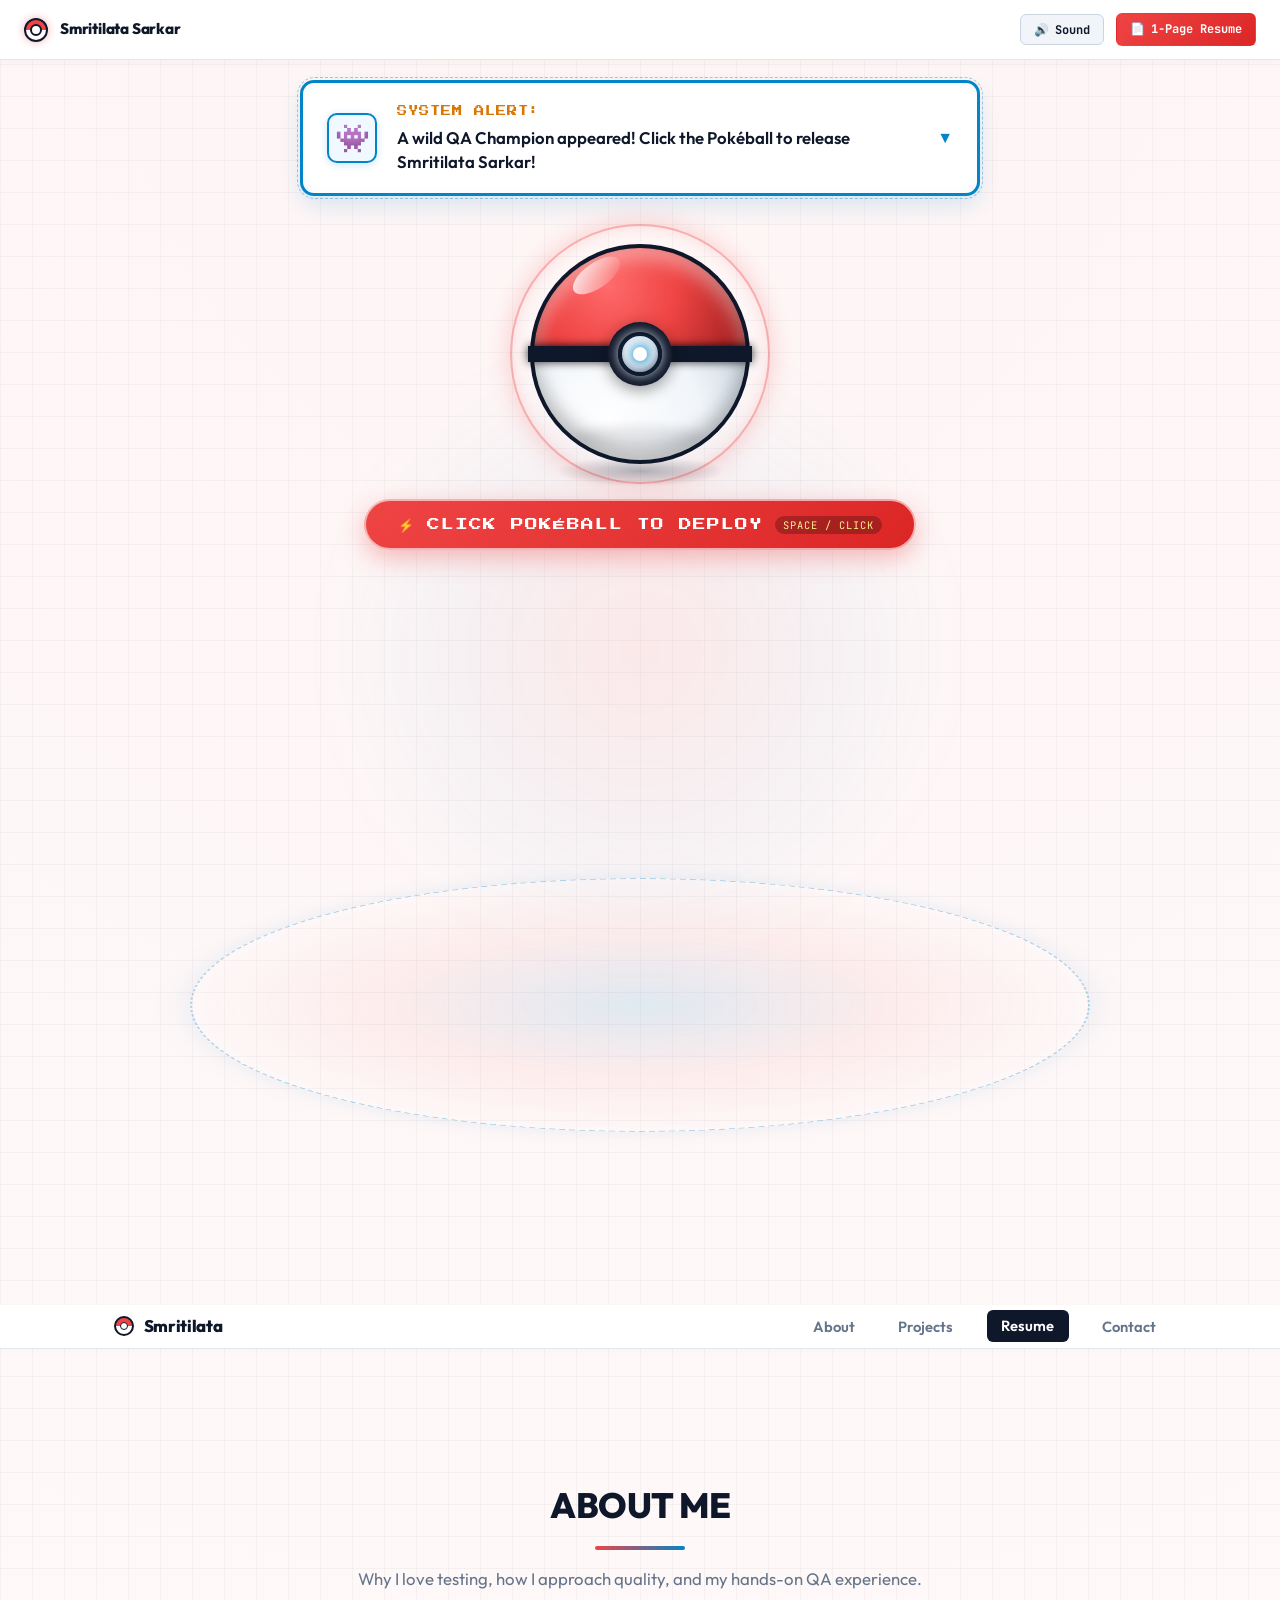
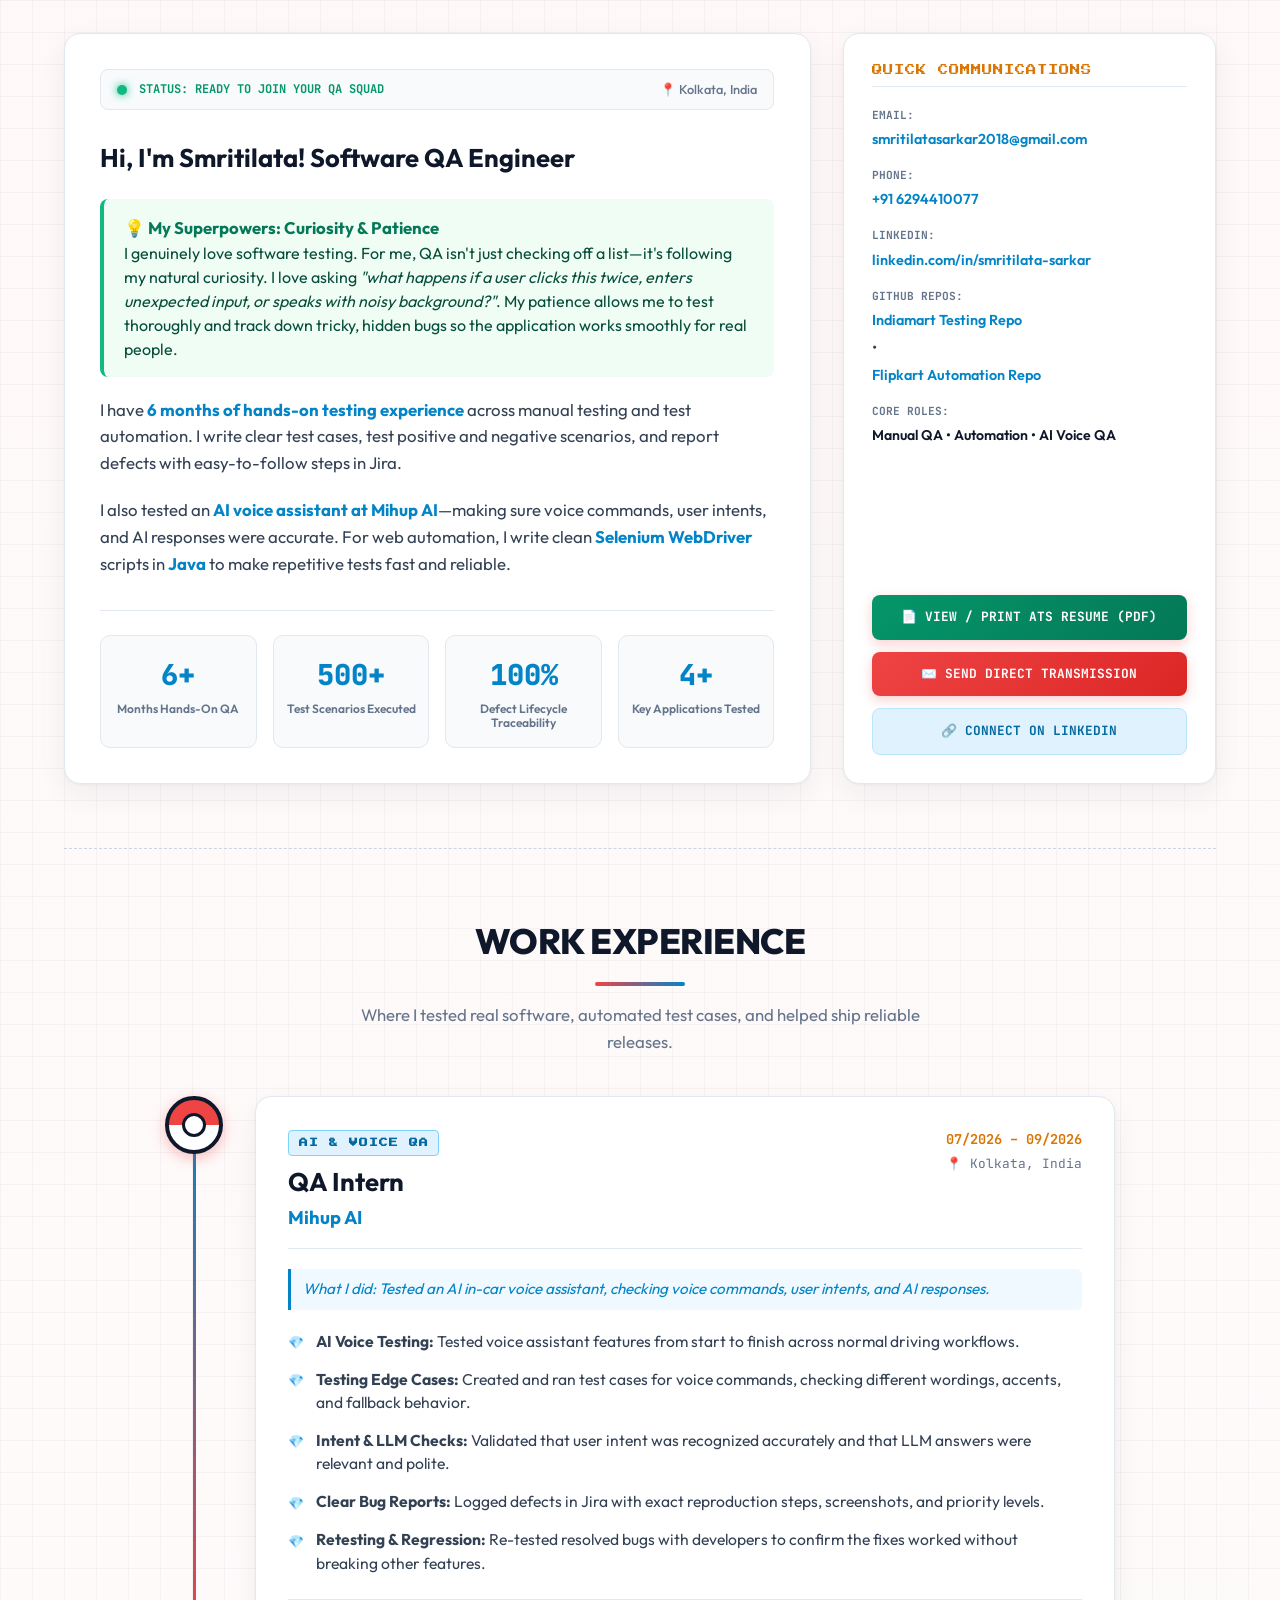
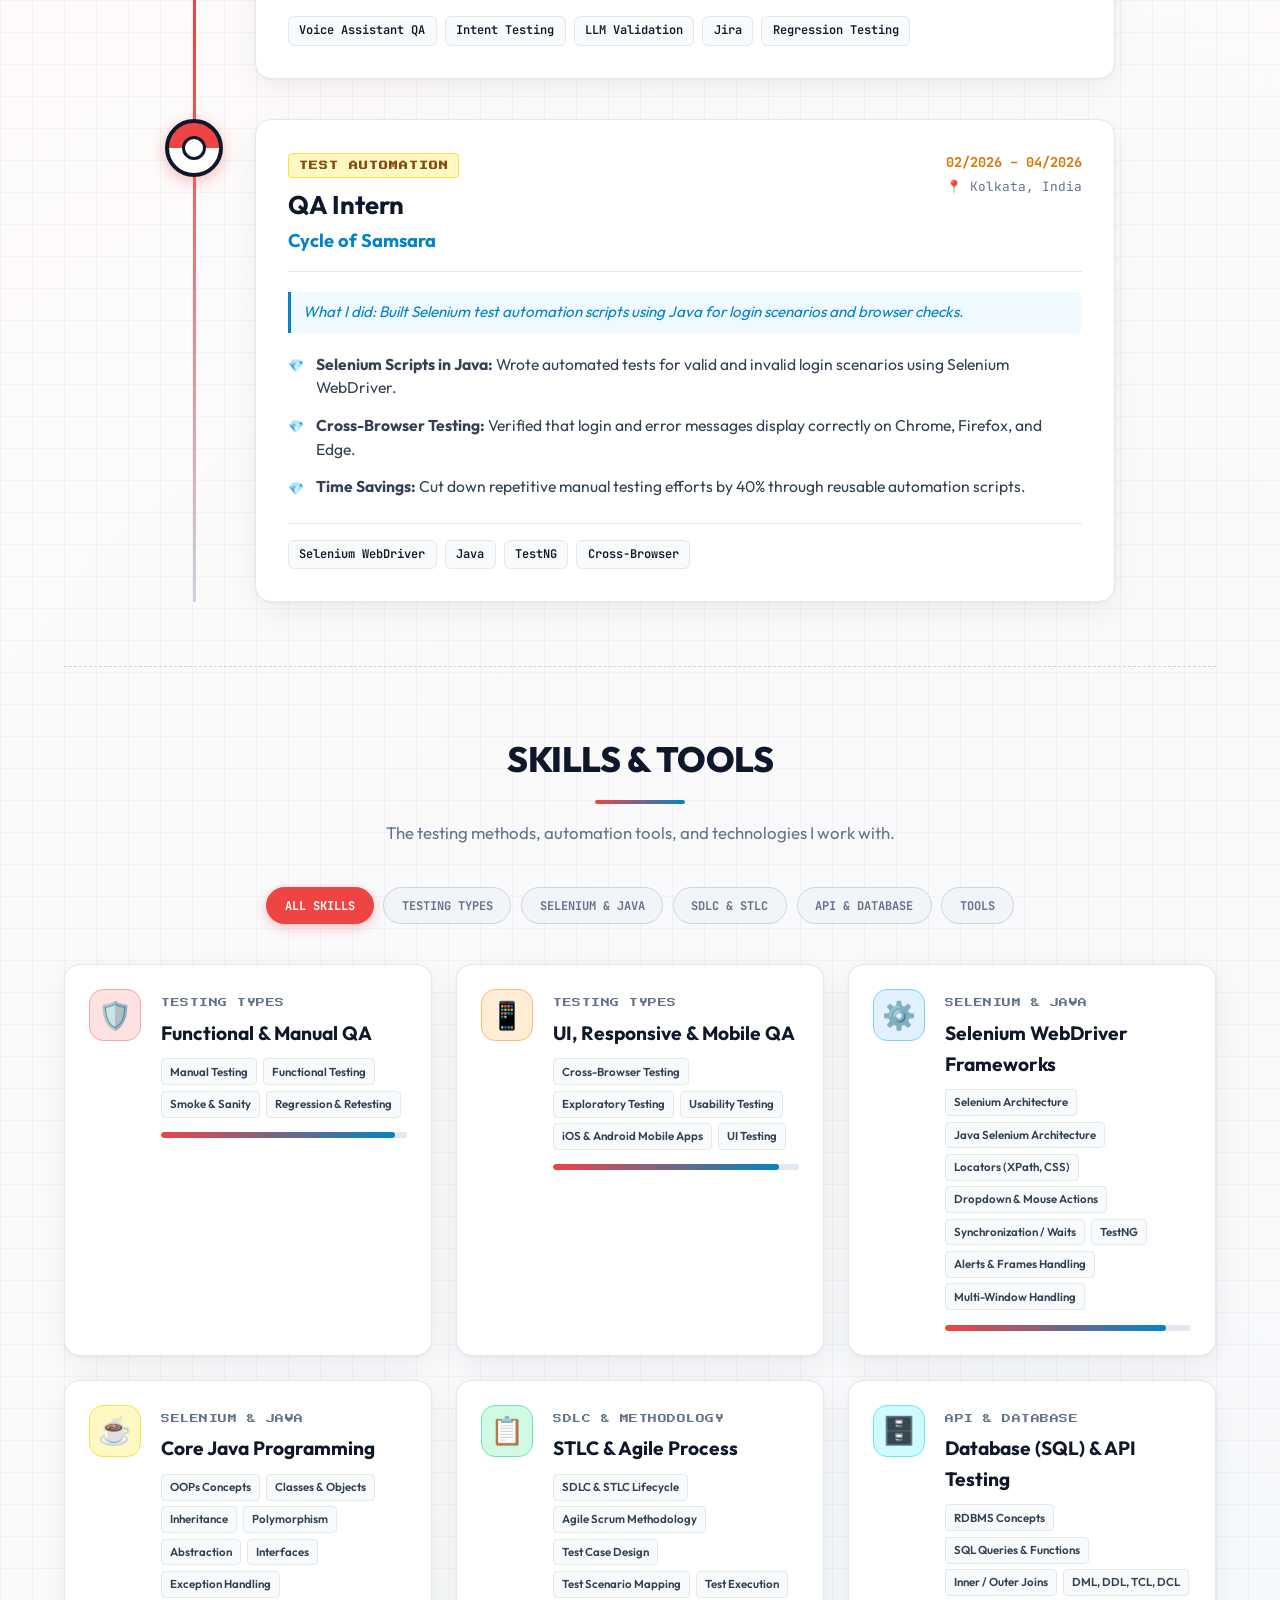
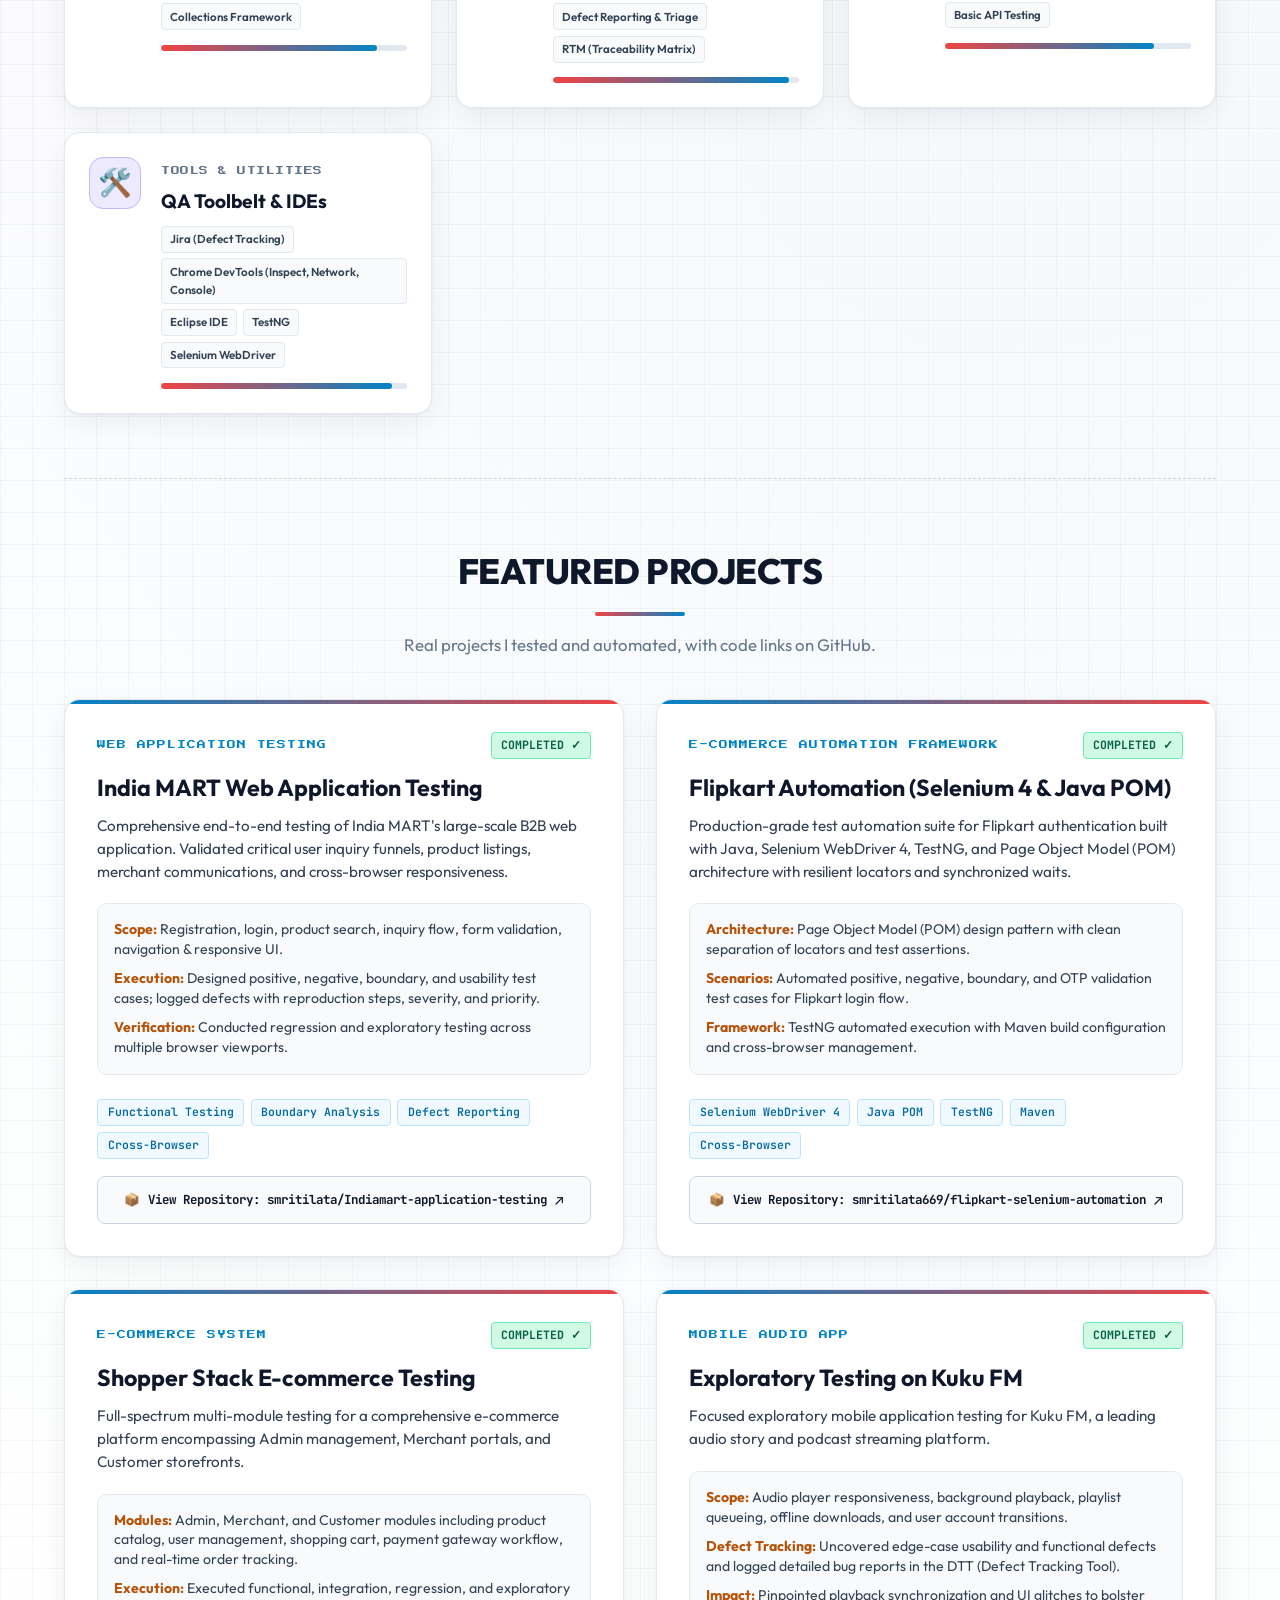
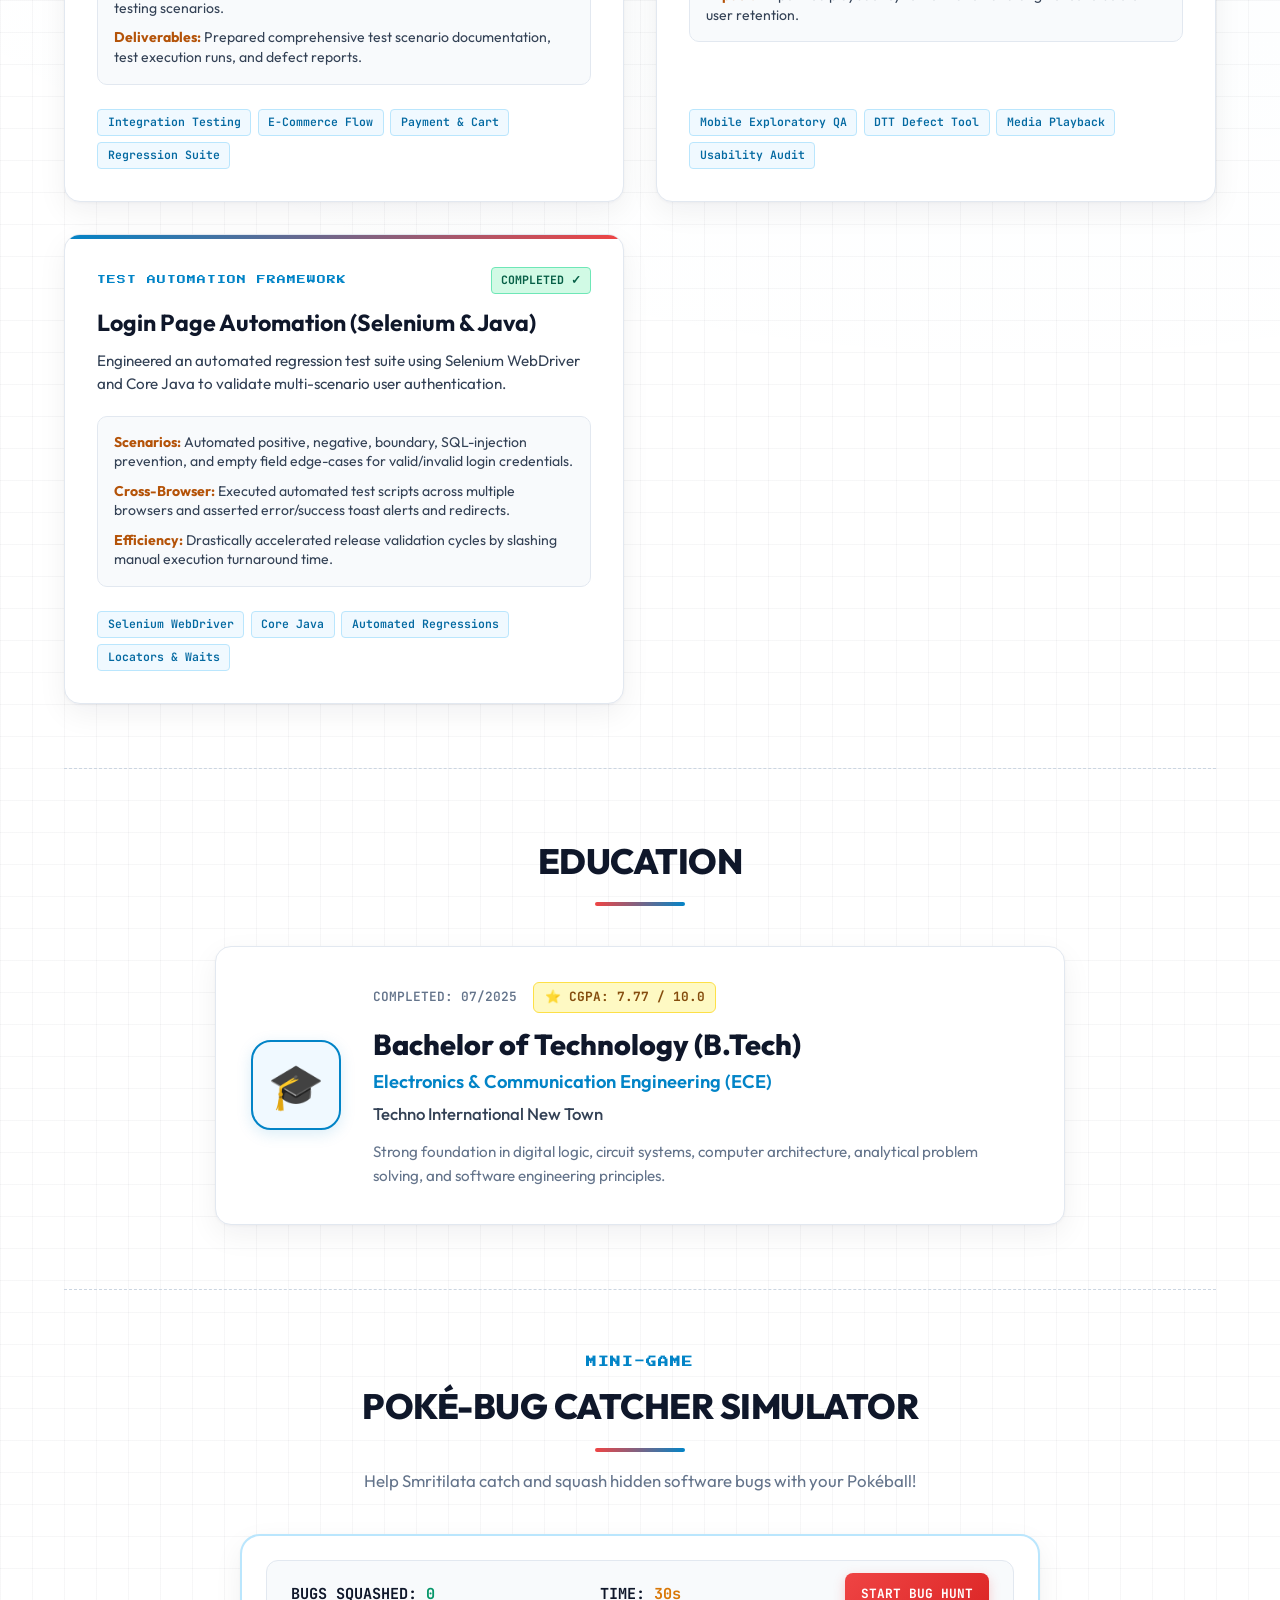
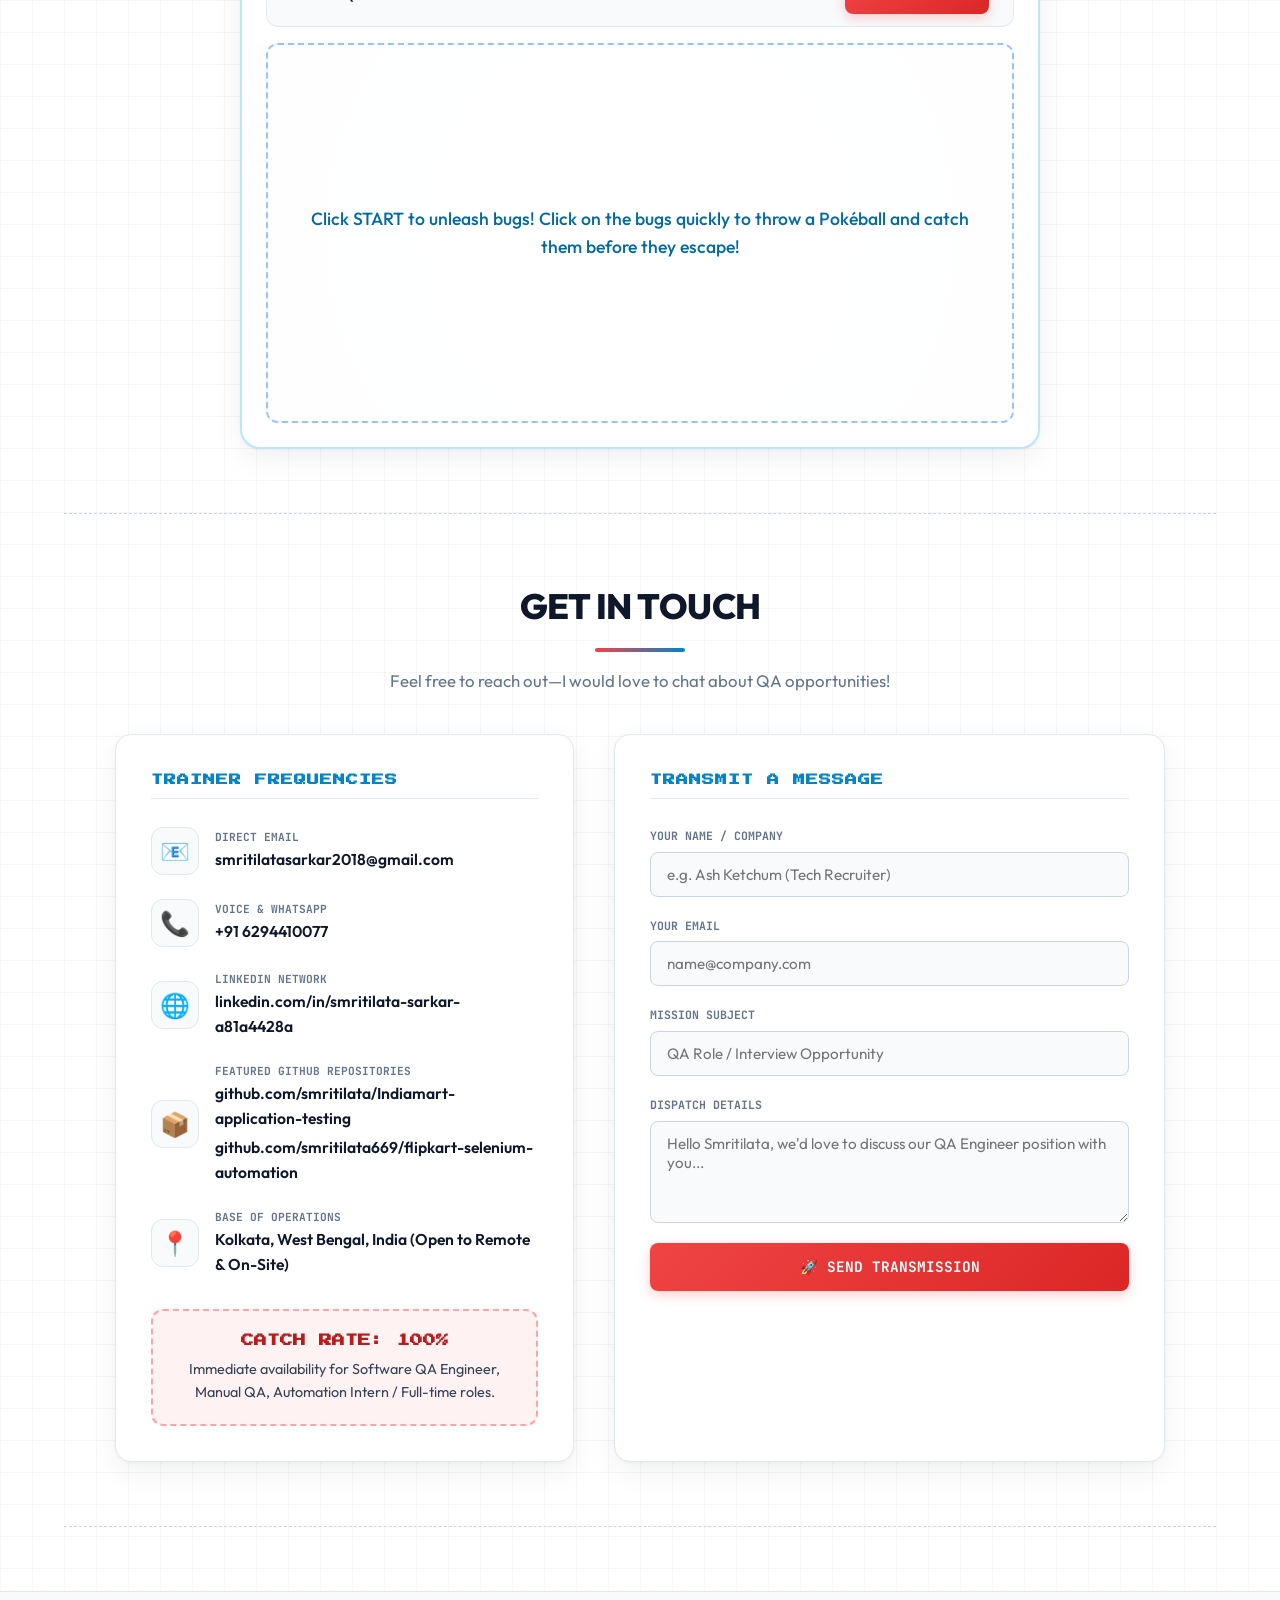
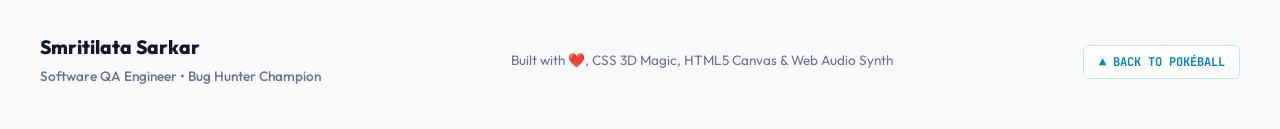
==== commit d93d2dd3: "Update 1-page resume matching PDF layout and reduce navigation bar" ====
--- a/index.html
+++ b/index.html
@@ -28,14 +28,9 @@
         <span class="btn-text">Sound</span>
       </button>
 
-      <button id="replay-summon-btn" class="hud-btn" aria-label="Replay Pokéball Release Animation">
-        <span class="icon">⚡</span>
-        <span class="btn-text">Re-Summon</span>
-      </button>
-
       <a href="Smritilata_Sarkar_Resume.html" target="_blank" class="hud-btn highlight" style="text-decoration: none;" title="Open 1-Page Resume & Save as PDF">
         <span class="icon">📄</span>
-        <span class="btn-text">1-Page CV</span>
+        <span class="btn-text">1-Page Resume</span>
       </a>
     </div>
   </header>
@@ -338,7 +333,7 @@
   </section>
 
   <!-- ======================================================== -->
-  <!-- MINIMAL NAVIGATION BAR                                   -->
+  <!-- MINIMAL NAVIGATION BAR (LESSER NAVIGATION)               -->
   <!-- ======================================================== -->
   <nav class="pokedex-nav" id="main-nav">
     <div class="nav-container">
@@ -348,8 +343,6 @@
       </div>
       <ul class="nav-menu">
         <li><a href="#about" class="nav-link active">About</a></li>
-        <li><a href="#experience" class="nav-link">Experience</a></li>
-        <li><a href="#skills" class="nav-link">Skills</a></li>
         <li><a href="#projects" class="nav-link">Projects</a></li>
         <li><a href="Smritilata_Sarkar_Resume.html" target="_blank" class="nav-link nav-highlight">Resume</a></li>
         <li><a href="#contact" class="nav-link">Contact</a></li>
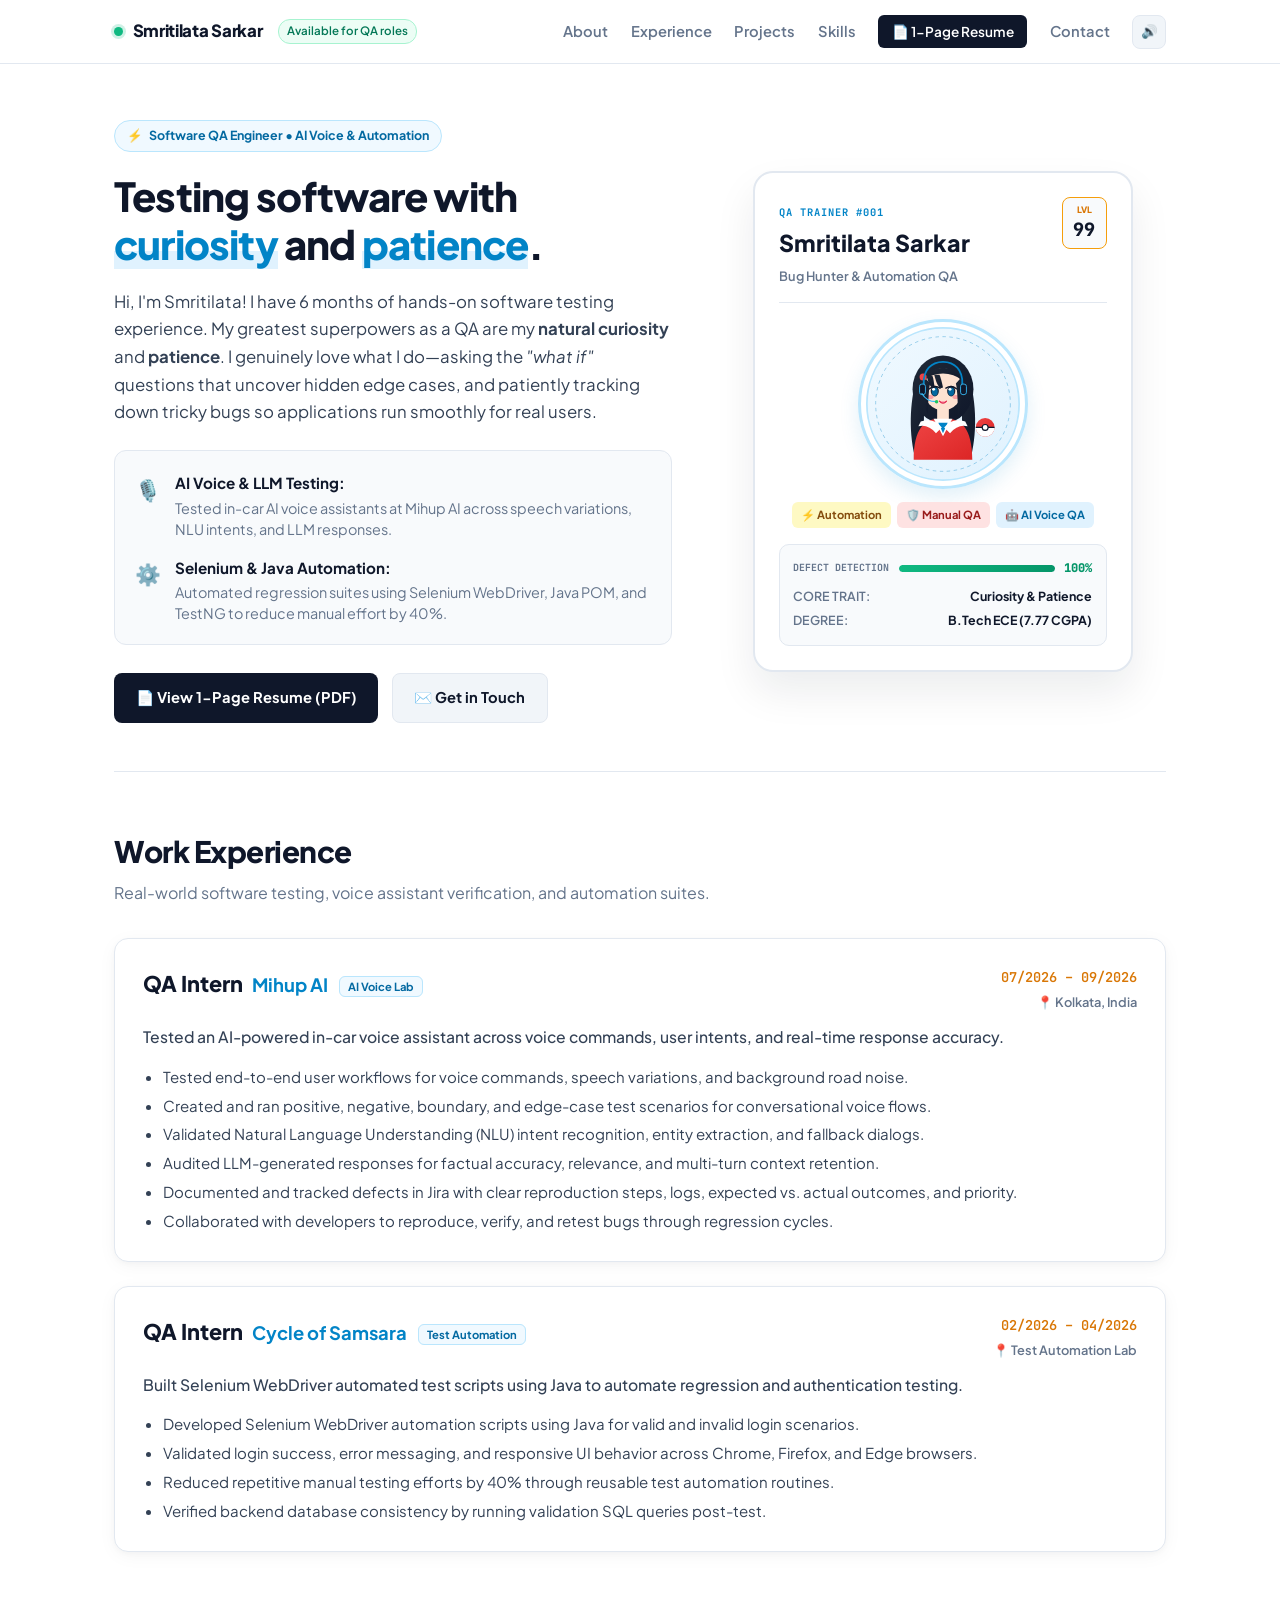
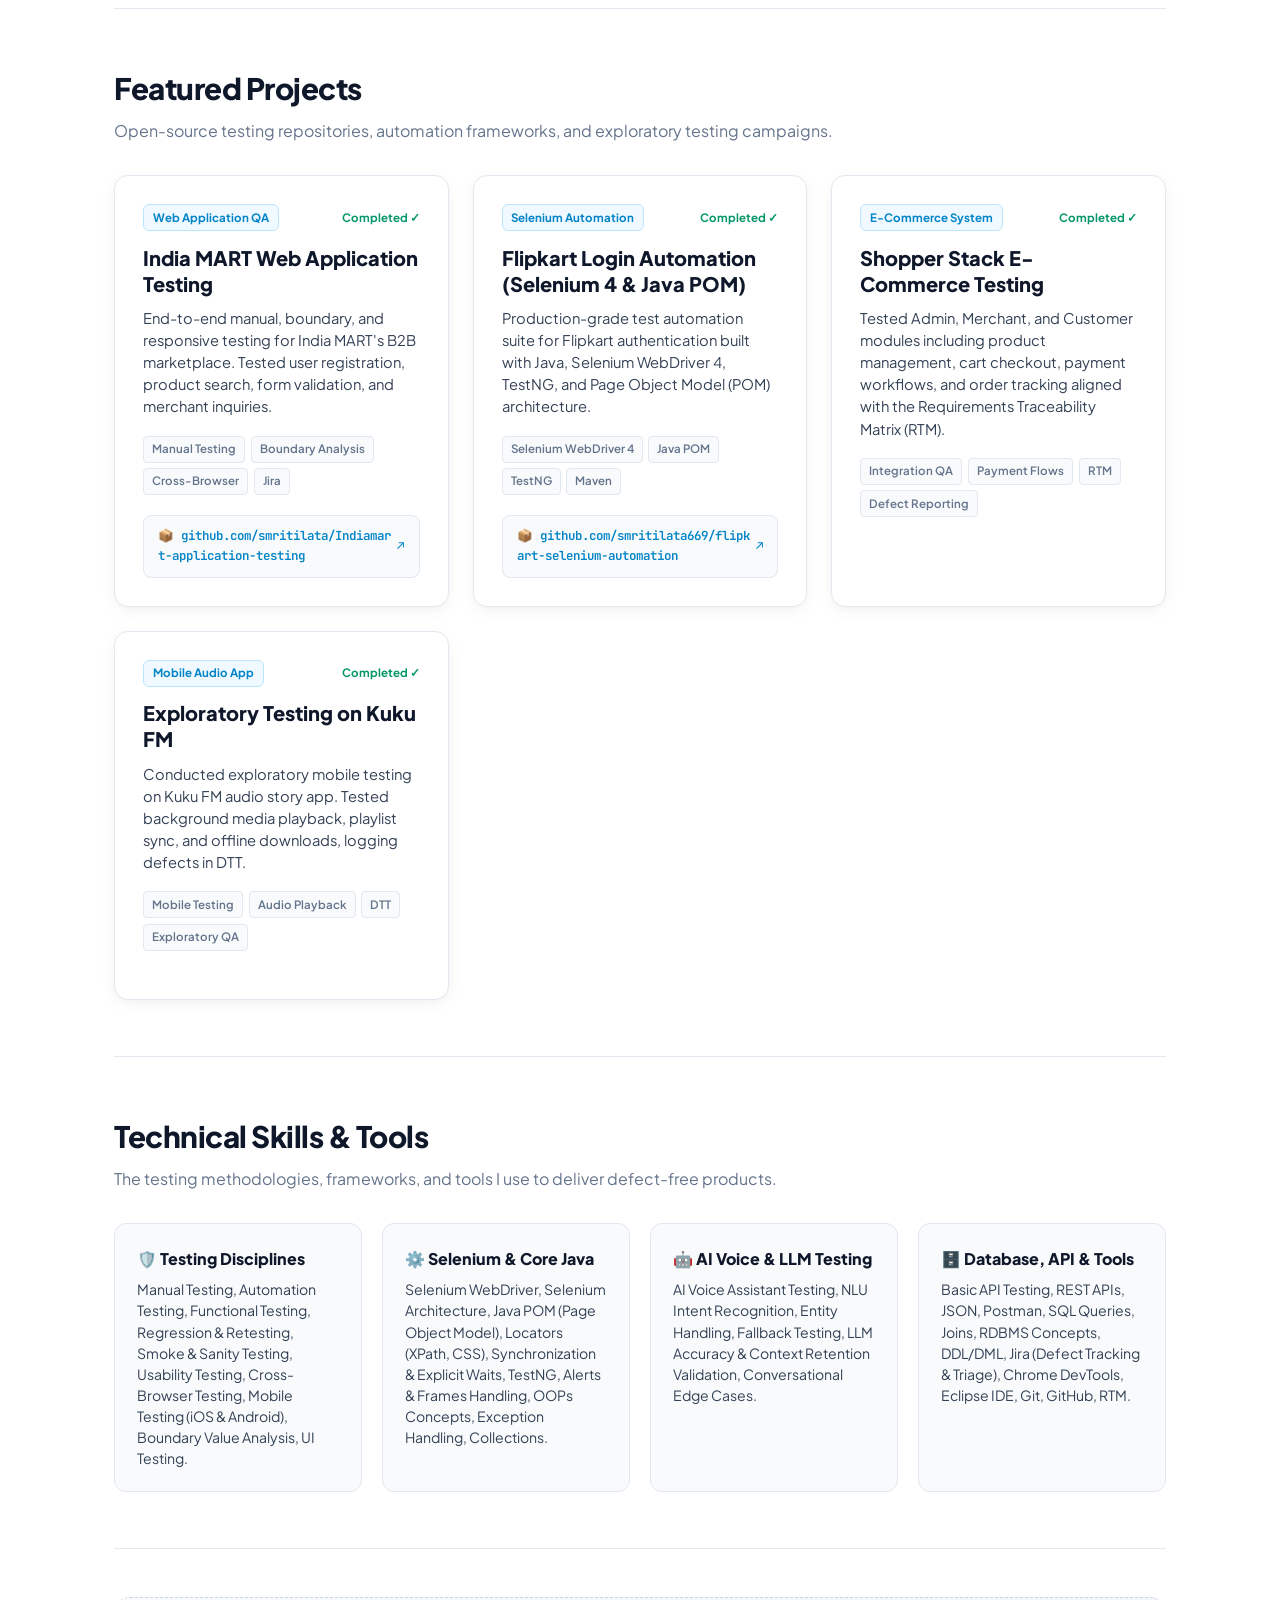
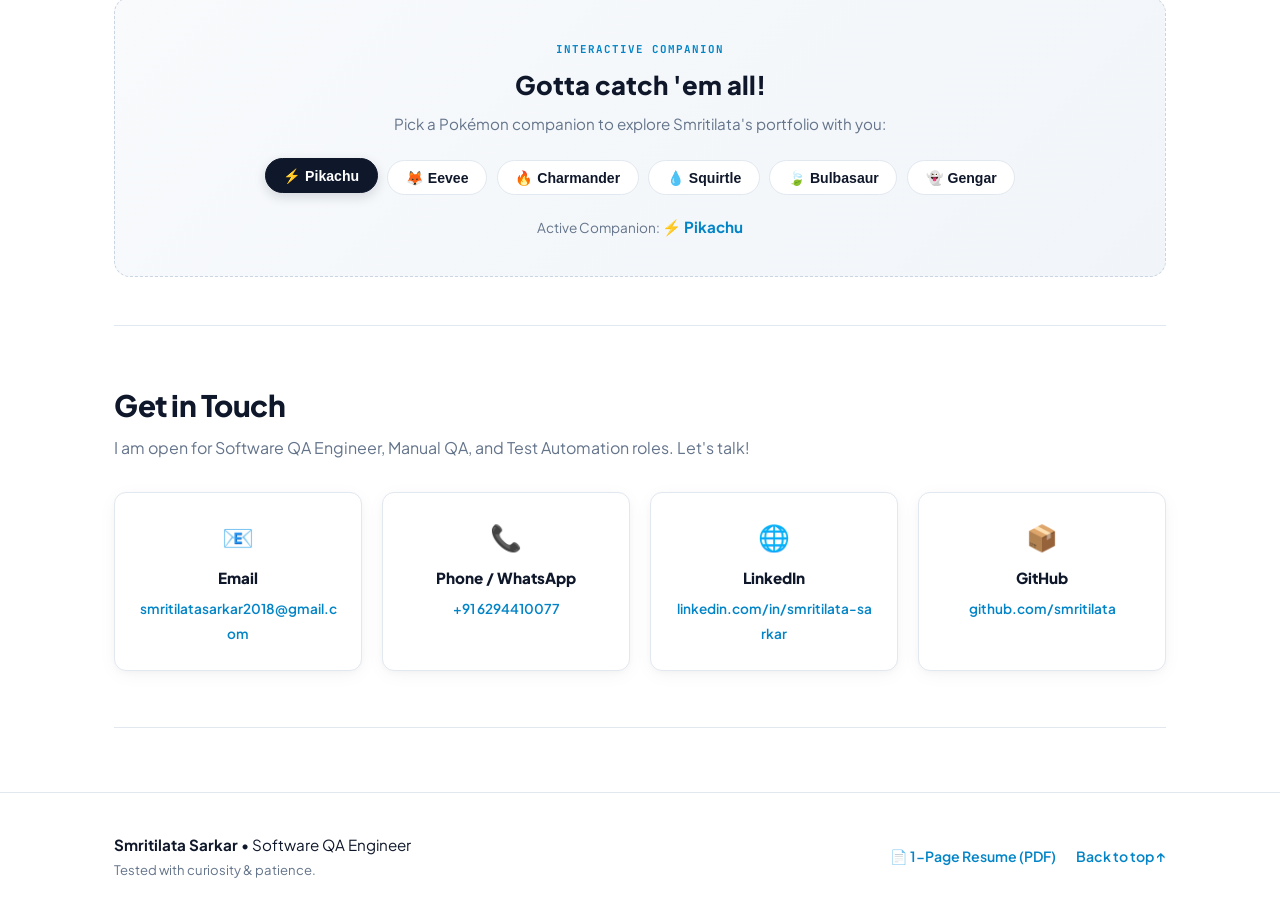
==== commit 9663e40a: "Adopt thezeroquotient clean minimal layout, 1-page resume, and interactive companion picker" ====
--- a/index.html
+++ b/index.html
@@ -3,903 +3,387 @@
 <head>
   <meta charset="UTF-8">
   <meta name="viewport" content="width=device-width, initial-scale=1.0">
-  <title>Smritilata Sarkar | Software QA Engineer | Poké-Portfolio</title>
+  <title>Smritilata Sarkar — Software QA Engineer</title>
   <link rel="preconnect" href="https://fonts.googleapis.com">
   <link rel="preconnect" href="https://fonts.gstatic.com" crossorigin>
-  <link href="https://fonts.googleapis.com/css2?family=Press+Start+2P&family=Outfit:wght@300;400;500;600;700;800;900&family=JetBrains+Mono:wght@400;500;700&display=swap" rel="stylesheet">
+  <link href="https://fonts.googleapis.com/css2?family=Plus+Jakarta+Sans:wght@400;500;600;700;800&family=JetBrains+Mono:wght@400;500;600&display=swap" rel="stylesheet">
   <link rel="stylesheet" href="style.css">
-  <link rel="icon" type="image/svg+xml" href="data:image/svg+xml,<svg xmlns='http://www.w3.org/2000/svg' viewBox='0 0 100 100'><circle cx='50' cy='50' r='48' fill='%23ef4444'/><path d='M2 50 A48 48 0 0 0 98 50 Z' fill='%23ffffff'/><line x1='2' y1='50' x2='98' y2='50' stroke='%23111827' stroke-width='8'/><circle cx='50' cy='50' r='16' fill='%23ffffff' stroke='%23111827' stroke-width='8'/><circle cx='50' cy='50' r='7' fill='%23ffffff' stroke='%23374151' stroke-width='2'/></svg>">
+  <link rel="icon" type="image/svg+xml" href="data:image/svg+xml,<svg xmlns='http://www.w3.org/2000/svg' viewBox='0 0 100 100'><circle cx='50' cy='50' r='48' fill='%23ef4444'/><path d='M2 50 A48 48 0 0 0 98 50 Z' fill='%23ffffff'/><line x1='2' y1='50' x2='98' y2='50' stroke='%23111827' stroke-width='8'/><circle cx='50' cy='50' r='16' fill='%23ffffff' stroke='%23111827' stroke-width='8'/><circle cx='50' cy='50' r='7' fill='%23ef4444'/></svg>">
 </head>
-<body class="theme-pokeball">
-
-  <!-- Particle and Light Canvas for Release Burst -->
+<body class="light-mode">
+
+  <!-- Burst Canvas for Summon Animation -->
   <canvas id="burst-canvas"></canvas>
 
-  <!-- Sound & Quick Controls Bar -->
-  <!-- Minimal Top Bar -->
-  <header class="hud-top-bar">
-    <div class="hud-brand">
-      <span class="pokeball-mini-icon"></span>
-      <span class="hud-title">Smritilata Sarkar</span>
-    </div>
-    <div class="hud-actions">
-      <button id="sound-toggle" class="hud-btn" aria-label="Toggle Sound">
-        <span class="icon">🔊</span>
-        <span class="btn-text">Sound</span>
-      </button>
-
-      <a href="Smritilata_Sarkar_Resume.html" target="_blank" class="hud-btn highlight" style="text-decoration: none;" title="Open 1-Page Resume & Save as PDF">
-        <span class="icon">📄</span>
-        <span class="btn-text">1-Page Resume</span>
+  <!-- ======================================================== -->
+  <!-- MINIMAL TOP NAVIGATION BAR (The Zero Quotient style)       -->
+  <!-- ======================================================== -->
+  <header class="site-header">
+    <div class="nav-wrapper">
+      <a href="#" class="brand-logo">
+        <span class="avatar-dot"></span>
+        <span class="brand-text">Smritilata Sarkar</span>
+        <span class="status-pill">Available for QA roles</span>
       </a>
+
+      <nav class="main-nav">
+        <a href="#about" class="nav-link">About</a>
+        <a href="#experience" class="nav-link">Experience</a>
+        <a href="#projects" class="nav-link">Projects</a>
+        <a href="#skills" class="nav-link">Skills</a>
+        <a href="Smritilata_Sarkar_Resume.html" target="_blank" class="nav-link resume-pill">
+          <span>📄 1-Page Resume</span>
+        </a>
+        <a href="#contact" class="nav-link">Contact</a>
+        <button id="sound-toggle" class="sound-btn" title="Toggle Sound SFX" aria-label="Toggle Sound">
+          <span class="sfx-icon">🔊</span>
+        </button>
+      </nav>
+
+      <div class="mobile-menu-btn" id="mobile-toggle" aria-label="Toggle Navigation">
+        <span></span><span></span>
+      </div>
     </div>
   </header>
 
-  <!-- ======================================================== -->
-  <!-- HERO / POKÉBALL OPENING STAGE CONTAINER                    -->
-  <!-- ======================================================== -->
-  <section id="summon-stage" class="summon-stage stage-closed">
-    <div class="summon-backdrop">
-      <div class="arena-grid"></div>
-      <div class="energy-vortex"></div>
-    </div>
-
-    <!-- Battle Dialogue Box (Retro Pokémon style) -->
-    <div class="battle-dialogue-box" id="battle-dialogue">
-      <div class="trainer-avatar-mini">
-        <span class="mini-sprite">👾</span>
-      </div>
-      <div class="dialogue-content">
-        <p class="dialogue-sender">SYSTEM ALERT:</p>
-        <p class="dialogue-text" id="dialogue-typed-text">
-          A wild QA Champion appeared! Click the Pokéball to release Smritilata Sarkar!
-        </p>
-      </div>
-      <div class="dialogue-action-hint">
-        <span class="blink-indicator">▼</span>
-      </div>
-    </div>
-
-    <!-- The 3D Interactive Pokéball Assembly -->
-    <div class="pokeball-assembly-wrapper">
-      <div class="summon-light-pillar" id="light-pillar"></div>
-      
-      <div class="pokeball-3d" id="main-pokeball" role="button" tabindex="0" title="Click to Release QA Engineer!">
-        <!-- Outer Energy Ring Aura -->
-        <div class="pokeball-energy-ring"></div>
-        <div class="pokeball-shockwaves"></div>
-
-        <!-- Upper Hemisphere -->
-        <div class="ball-shell shell-top">
-          <div class="shell-reflection"></div>
-          <div class="shell-stripe"></div>
-        </div>
-
-        <!-- Middle Black Belt & Glowing Core Release Button -->
-        <div class="ball-equator">
-          <div class="equator-band"></div>
-          <div class="center-latch-wrapper">
-            <div class="latch-outer-ring">
-              <div class="latch-button" id="pokeball-button">
-                <div class="button-led"></div>
-                <div class="button-ring-pulse"></div>
-              </div>
-            </div>
-          </div>
-        </div>
-
-        <!-- Lower Hemisphere -->
-        <div class="ball-shell shell-bottom">
-          <div class="shell-shadow"></div>
-        </div>
-
-        <!-- Ground Shadow -->
-        <div class="ball-ground-shadow"></div>
-      </div>
-
-      <!-- Release Click CTA -->
-      <div class="release-cta-container" id="release-cta">
-        <button class="throw-ball-btn" id="trigger-summon-btn">
-          <span class="poke-icon">⚡</span>
-          <span>CLICK POKÉBALL TO DEPLOY</span>
-          <span class="shortcut-tag">SPACE / CLICK</span>
-        </button>
-      </div>
-    </div>
-
-    <!-- Released Pokémon / QA Trainer Entity (Emerged from the Light Beam) -->
-    <div class="summoned-entity-showcase" id="summoned-entity">
-      <div class="entity-aura-particles"></div>
-      
-      <div class="summoned-card-glow"></div>
-      <div class="qa-trainer-holo-card">
-        <!-- Card Top Bar: Level, Name, Types -->
-        <div class="card-header">
-          <div class="card-identity">
-            <span class="card-sub-type">QA CHAMPION #001</span>
-            <h1 class="card-trainer-name">Smritilata Sarkar</h1>
-            <p class="card-role-title">Software QA Engineer • AI Voice & Automation Specialist</p>
-          </div>
-          <div class="card-level-tag">
-            <span class="lvl-label">LVL</span>
-            <span class="lvl-number">99</span>
-          </div>
-        </div>
-
-        <!-- Visual Entity Showcase: Avatar + Stats HUD -->
-        <div class="card-body">
-          <div class="trainer-visual-box">
-            <div class="hologram-rings"></div>
-            <!-- Custom SVG QA Champion Girl Avatar -->
-            <div class="trainer-avatar-frame">
-              <svg class="trainer-svg-art" viewBox="0 0 280 280" fill="none" xmlns="http://www.w3.org/2000/svg">
-                <defs>
-                  <linearGradient id="avatarBg" x1="0%" y1="0%" x2="100%" y2="100%">
-                    <stop offset="0%" stop-color="#eff6ff"/>
-                    <stop offset="50%" stop-color="#f0fdf4"/>
-                    <stop offset="100%" stop-color="#fef2f2"/>
-                  </linearGradient>
-                  <linearGradient id="hairGrad" x1="0%" y1="0%" x2="100%" y2="100%">
-                    <stop offset="0%" stop-color="#1f2937"/>
-                    <stop offset="50%" stop-color="#111827"/>
-                    <stop offset="100%" stop-color="#0f172a"/>
-                  </linearGradient>
-                  <linearGradient id="jacketGrad" x1="0%" y1="0%" x2="100%" y2="100%">
-                    <stop offset="0%" stop-color="#ef4444"/>
-                    <stop offset="100%" stop-color="#b91c1c"/>
-                  </linearGradient>
-                  <linearGradient id="whiteTrim" x1="0%" y1="0%" x2="100%" y2="100%">
-                    <stop offset="0%" stop-color="#ffffff"/>
-                    <stop offset="100%" stop-color="#f1f5f9"/>
-                  </linearGradient>
-                  <filter id="glowEffect" x="-20%" y="-20%" width="140%" height="140%">
-                    <feGaussianBlur stdDeviation="4" result="blur"/>
-                    <feComposite in="SourceGraphic" in2="blur" operator="over"/>
-                  </filter>
-                </defs>
-
-                <!-- Circular Backdrop Rings -->
-                <circle cx="140" cy="140" r="130" fill="url(#avatarBg)" stroke="#38bdf8" stroke-width="2.5" stroke-dasharray="6 6"/>
-                <circle cx="140" cy="140" r="116" stroke="#f43f5e" stroke-width="1.5" opacity="0.35"/>
-                <circle cx="140" cy="140" r="100" fill="#ffffff" fill-opacity="0.9"/>
-
-                <!-- Back Hair (Long cascading hair behind shoulders) -->
-                <path d="M96 90 C85 130 80 180 92 230 C100 232 110 220 108 190 C106 150 110 120 115 105 Z" fill="url(#hairGrad)"/>
-                <path d="M184 90 C195 130 200 180 188 230 C180 232 170 220 172 190 C174 150 170 120 165 105 Z" fill="url(#hairGrad)"/>
-                <ellipse cx="140" cy="115" rx="52" ry="58" fill="url(#hairGrad)"/>
-
-                <!-- Neck & Shadow -->
-                <path d="M130 140 L130 170 L150 170 L150 140 Z" fill="#fde2d1"/>
-                <path d="M130 142 Q140 150 150 142 L150 150 Q140 156 130 150 Z" fill="#fbcfe8" opacity="0.6"/>
-
-                <!-- Female QA Trainer Jacket / Outfit -->
-                <path d="M90 235 C90 180 110 168 128 165 L140 178 L152 165 C170 168 190 180 190 235 Z" fill="url(#jacketGrad)"/>
-                <!-- Inner White Top with Cyan Trim -->
-                <path d="M124 165 L140 195 L156 165 Z" fill="url(#whiteTrim)"/>
-                <path d="M132 172 L140 190 L148 172 Z" fill="#0284c7"/>
-                <!-- White Jacket Collar Lapels -->
-                <path d="M102 170 Q124 162 138 180 L128 190 Q115 174 98 178 Z" fill="#ffffff"/>
-                <path d="M178 170 Q156 162 142 180 L152 190 Q165 174 182 178 Z" fill="#ffffff"/>
-                <!-- Pokéball Zipper Emblem -->
-                <circle cx="140" cy="198" r="8" fill="#ef4444" stroke="#0f172a" stroke-width="1.5"/>
-                <path d="M132 198 A8 8 0 0 0 148 198 Z" fill="#ffffff"/>
-                <line x1="132" y1="198" x2="148" y2="198" stroke="#0f172a" stroke-width="1.5"/>
-                <circle cx="140" cy="198" r="2.5" fill="#ffffff" stroke="#0f172a" stroke-width="1.5"/>
-
-                <!-- Face -->
-                <ellipse cx="140" cy="115" rx="33" ry="36" fill="#fde2d1"/>
-                <path d="M112 110 C112 135 125 152 140 152 C155 152 168 135 168 110 C168 95 158 84 140 84 C122 84 112 95 112 110 Z" fill="#fde2d1"/>
-
-                <!-- Cheerful Anime Female Eyes with Eyelashes -->
-                <!-- Left Eye -->
-                <ellipse cx="126" cy="118" rx="7" ry="9" fill="#1e293b"/>
-                <ellipse cx="126" cy="119" rx="5" ry="7" fill="#0369a1"/>
-                <ellipse cx="126" cy="121" rx="3.5" ry="4" fill="#0f172a"/>
-                <circle cx="124" cy="115" r="2.5" fill="#ffffff"/>
-                <circle cx="128" cy="122" r="1.2" fill="#ffffff"/>
-                <path d="M117 114 Q126 107 135 113" stroke="#0f172a" stroke-width="2.5" stroke-linecap="round"/>
-                <path d="M134 112 L137 109" stroke="#0f172a" stroke-width="2" stroke-linecap="round"/>
-                <path d="M118 104 Q127 99 135 103" stroke="#334155" stroke-width="1.8" stroke-linecap="round"/>
-
-                <!-- Right Eye -->
-                <ellipse cx="154" cy="118" rx="7" ry="9" fill="#1e293b"/>
-                <ellipse cx="154" cy="119" rx="5" ry="7" fill="#0369a1"/>
-                <ellipse cx="154" cy="121" rx="3.5" ry="4" fill="#0f172a"/>
-                <circle cx="152" cy="115" r="2.5" fill="#ffffff"/>
-                <circle cx="156" cy="122" r="1.2" fill="#ffffff"/>
-                <path d="M145 113 Q154 107 163 114" stroke="#0f172a" stroke-width="2.5" stroke-linecap="round"/>
-                <path d="M162 112 L165 109" stroke="#0f172a" stroke-width="2" stroke-linecap="round"/>
-                <path d="M145 103 Q153 99 162 104" stroke="#334155" stroke-width="1.8" stroke-linecap="round"/>
-
-                <!-- Rosy Blush -->
-                <ellipse cx="118" cy="128" rx="6" ry="3.5" fill="#f43f5e" opacity="0.35"/>
-                <ellipse cx="162" cy="128" rx="6" ry="3.5" fill="#f43f5e" opacity="0.35"/>
-
-                <!-- Dainty Nose & Smile -->
-                <circle cx="140" cy="126" r="1" fill="#ea580c"/>
-                <path d="M134 135 Q140 142 146 135" stroke="#e11d48" stroke-width="2" stroke-linecap="round" fill="#fda4af"/>
-
-                <!-- Front Hair Bangs & Side Strands -->
-                <path d="M106 100 Q120 78 140 78 Q160 78 174 100 Q158 88 140 88 Q122 88 106 100 Z" fill="url(#hairGrad)"/>
-                <path d="M112 92 C116 108 120 114 126 112 C124 102 124 96 122 92 Z" fill="url(#hairGrad)"/>
-                <path d="M125 90 C130 110 135 115 140 112 C138 102 136 94 134 90 Z" fill="url(#hairGrad)"/>
-                <path d="M140 90 C146 112 152 115 156 110 C154 100 150 94 148 90 Z" fill="url(#hairGrad)"/>
-                <path d="M110 96 C105 116 106 142 114 158 C115 140 115 118 118 105 Z" fill="url(#hairGrad)"/>
-                <path d="M170 96 C175 116 174 142 166 158 C165 140 165 118 162 105 Z" fill="url(#hairGrad)"/>
-                <path d="M122 85 Q140 82 158 85" stroke="#60a5fa" stroke-width="2" stroke-linecap="round" opacity="0.5"/>
-
-                <!-- Red Ribbon Hair Clip -->
-                <circle cx="106" cy="94" r="6" fill="#ef4444"/>
-                <circle cx="106" cy="94" r="2.5" fill="#ffffff"/>
-
-                <!-- QA AI Voice Headset with Microphone -->
-                <path d="M107 106 C106 82 120 68 140 68 C160 68 174 82 173 106" stroke="#0284c7" stroke-width="3" stroke-linecap="round" fill="none"/>
-                <rect x="100" y="106" width="10" height="18" rx="4" fill="#0f172a" stroke="#38bdf8" stroke-width="1.5"/>
-                <rect x="170" y="106" width="10" height="18" rx="4" fill="#0f172a" stroke="#38bdf8" stroke-width="1.5"/>
-                <path d="M104 122 Q112 136 128 136" stroke="#38bdf8" stroke-width="2" fill="none" stroke-linecap="round"/>
-                <circle cx="129" cy="136" r="3" fill="#22c55e" filter="url(#glowEffect)"/>
-
-                <!-- Floating Hologram Pokéball & Testing Sparks -->
-                <g filter="url(#glowEffect)">
-                  <circle cx="212" cy="180" r="18" fill="url(#jacketGrad)"/>
-                  <path d="M194 180 A18 18 0 0 0 230 180 Z" fill="#ffffff"/>
-                  <line x1="194" y1="180" x2="230" y2="180" stroke="#0f172a" stroke-width="2.5"/>
-                  <circle cx="212" cy="180" r="6" fill="#ffffff" stroke="#0f172a" stroke-width="2"/>
-                  <circle cx="212" cy="180" r="2.5" fill="#0284c7"/>
-                </g>
-
-                <!-- Floating QA Sparkles -->
-                <path d="M64 90 L68 98 L76 102 L68 106 L64 114 L60 106 L52 102 L60 98 Z" fill="#fbbf24"/>
-                <circle cx="78" cy="120" r="2.5" fill="#38bdf8"/>
-                <path d="M218 85 L222 92 L229 95 L222 98 L218 105 L214 98 L207 95 L214 92 Z" fill="#38bdf8"/>
-                <circle cx="204" cy="116" r="2" fill="#fbbf24"/>
-              </svg>
-            </div>
-
-            <!-- Type Element Badges -->
-            <div class="entity-types-bar">
-              <span class="type-badge badge-automation">⚡ AUTOMATION</span>
-              <span class="type-badge badge-manual">🛡️ MANUAL QA</span>
-              <span class="type-badge badge-ai">🤖 AI / LLM TEST</span>
-              <span class="type-badge badge-java">☕ JAVA & SELENIUM</span>
-            </div>
-          </div>
-
-          <!-- Combat / QA Stats Panel -->
-          <div class="trainer-stats-summary">
-            <!-- HP & EXP Bars -->
-            <div class="stat-gauge-group">
-              <div class="gauge-label-row">
-                <span class="gauge-title">DEFECT DETECTION (HP)</span>
-                <span class="gauge-value text-emerald">100 / 100 [MAX]</span>
-              </div>
-              <div class="gauge-track">
-                <div class="gauge-fill fill-hp" style="width: 100%;"></div>
-              </div>
-            </div>
-
-            <div class="stat-gauge-group">
-              <div class="gauge-label-row">
-                <span class="gauge-title">STLC EXP MASTERY</span>
-                <span class="gauge-value text-cyan">9,850 / 10,000 EXP</span>
-              </div>
-              <div class="gauge-track">
-                <div class="gauge-fill fill-exp" style="width: 98%;"></div>
-              </div>
-            </div>
-
-            <!-- Mini Spec Matrix -->
-            <div class="spec-matrix-grid">
-              <div class="spec-item">
-                <span class="spec-label">ABILITY</span>
-                <span class="spec-val">Bug Slayer & Voice NLU</span>
-              </div>
-              <div class="spec-item">
-                <span class="spec-label">ITEM HELD</span>
-                <span class="spec-val">Selenium WebDriver + Jira</span>
-              </div>
-              <div class="spec-item">
-                <span class="spec-label">ACCURACY</span>
-                <span class="spec-val">99.9% Test Precision</span>
-              </div>
-              <div class="spec-item">
-                <span class="spec-label">EDUCATION</span>
-                <span class="spec-val">B.Tech ECE (7.77 CGPA)</span>
-              </div>
-            </div>
-
-            <!-- Quick Action CTA to explore Pokédex -->
-            <div class="card-action-buttons">
-              <a href="#about" class="poke-primary-btn" id="explore-pokedex-btn">
-                <span>📖 OPEN FULL POKÉDEX</span>
-                <span class="btn-arrow">➔</span>
-              </a>
-              <a href="Smritilata_Sarkar_Resume.html" target="_blank" class="poke-primary-btn" style="background: linear-gradient(135deg, #059669, #047857); border-color: #059669;">
-                <span>📄 ATS RESUME (PDF)</span>
-              </a>
-              <a href="#contact" class="poke-secondary-btn">
-                <span>🔴 CATCH FOR YOUR TEAM</span>
-              </a>
-            </div>
-          </div>
-        </div>
-
-        <!-- Personal QA Passion Quote -->
-        <div class="card-footer-quote">
-          <p>"My curiosity and patience are my biggest plus points as a QA. I genuinely love what I do—asking 'what if a user tries this?', tracking down hidden bugs, and making sure software works smoothly."</p>
-        </div>
-      </div>
-    </div>
-  </section>
-
-  <!-- ======================================================== -->
-  <!-- MINIMAL NAVIGATION BAR (LESSER NAVIGATION)               -->
-  <!-- ======================================================== -->
-  <nav class="pokedex-nav" id="main-nav">
-    <div class="nav-container">
-      <div class="nav-logo">
-        <span class="ball-spin-icon"></span>
-        <span class="logo-name">Smritilata</span>
-      </div>
-      <ul class="nav-menu">
-        <li><a href="#about" class="nav-link active">About</a></li>
-        <li><a href="#projects" class="nav-link">Projects</a></li>
-        <li><a href="Smritilata_Sarkar_Resume.html" target="_blank" class="nav-link nav-highlight">Resume</a></li>
-        <li><a href="#contact" class="nav-link">Contact</a></li>
-      </ul>
-      <div class="nav-mobile-toggle" id="mobile-toggle">
-        <span></span><span></span><span></span>
-      </div>
-    </div>
-  </nav>
-
-  <!-- ======================================================== -->
-  <!-- SECTION 1: ABOUT ME & QA PASSION                          -->
-  <!-- ======================================================== -->
-  <main class="portfolio-content-body">
-    <section id="about" class="content-section">
-      <div class="section-badge-header">
-        <h2 class="section-title">About Me</h2>
-        <div class="section-underline"></div>
-        <p class="section-subtext">Why I love testing, how I approach quality, and my hands-on QA experience.</p>
-      </div>
-
-      <div class="dossier-layout">
-        <div class="dossier-main-card">
-          <div class="dossier-header-bar">
-            <span class="status-indicator"></span>
-            <span class="status-text">STATUS: READY TO JOIN YOUR QA SQUAD</span>
-            <span class="location-tag">📍 Kolkata, India</span>
-          </div>
-
-          <div class="dossier-body">
-            <h3 class="dossier-greeting">Hi, I'm Smritilata! Software QA Engineer</h3>
+  <!-- Mobile Dropdown Navigation -->
+  <div class="mobile-nav-drawer" id="mobile-drawer">
+    <a href="#about" class="m-link">About</a>
+    <a href="#experience" class="m-link">Experience</a>
+    <a href="#projects" class="m-link">Projects</a>
+    <a href="#skills" class="m-link">Skills</a>
+    <a href="Smritilata_Sarkar_Resume.html" target="_blank" class="m-link highlight">📄 1-Page Resume (PDF)</a>
+    <a href="#contact" class="m-link">Contact</a>
+  </div>
+
+  <main class="page-container">
+
+    <!-- ======================================================== -->
+    <!-- HERO SECTION (Minimal Profile + Pokémon Trainer Card)     -->
+    <!-- ======================================================== -->
+    <section class="hero-section" id="about">
+      <div class="hero-grid">
+        
+        <!-- Left Column: Personal Intro & Philosophy -->
+        <div class="hero-intro">
+          <div class="hero-badge">
+            <span class="poke-icon">⚡</span>
+            <span>Software QA Engineer &bull; AI Voice &amp; Automation</span>
+          </div>
+
+          <h1 class="hero-title">
+            Testing software with <span class="text-highlight">curiosity</span> and <span class="text-highlight">patience</span>.
+          </h1>
+
+          <p class="hero-bio">
+            Hi, I'm Smritilata! I have 6 months of hands-on software testing experience. My greatest superpowers as a QA are my <strong>natural curiosity</strong> and <strong>patience</strong>. I genuinely love what I do—asking the <em>"what if"</em> questions that uncover hidden edge cases, and patiently tracking down tricky bugs so applications run smoothly for real users.
+          </p>
+
+          <div class="hero-highlights-card">
+            <div class="highlight-item">
+              <span class="h-icon">🎙️</span>
+              <div>
+                <strong>AI Voice &amp; LLM Testing:</strong>
+                <p>Tested in-car AI voice assistants at Mihup AI across speech variations, NLU intents, and LLM responses.</p>
+              </div>
+            </div>
+            <div class="highlight-item">
+              <span class="h-icon">⚙️</span>
+              <div>
+                <strong>Selenium &amp; Java Automation:</strong>
+                <p>Automated regression suites using Selenium WebDriver, Java POM, and TestNG to reduce manual effort by 40%.</p>
+              </div>
+            </div>
+          </div>
+
+          <div class="hero-cta-group">
+            <a href="Smritilata_Sarkar_Resume.html" target="_blank" class="btn-primary">
+              <span>📄 View 1-Page Resume (PDF)</span>
+            </a>
+            <a href="#contact" class="btn-secondary">
+              <span>✉️ Get in Touch</span>
+            </a>
+          </div>
+        </div>
+
+        <!-- Right Column: Interactive Pokémon Trainer Card -->
+        <div class="hero-card-col">
+          <div class="pokemon-trainer-card" id="trainer-card">
             
-            <!-- Genuine Passion & Superpower Box -->
-            <div style="background: #f0fdf4; border-left: 4px solid #10b981; padding: 1rem 1.25rem; border-radius: 8px; margin-bottom: 1.25rem;">
-              <p style="color: #064e3b; font-size: 1rem; line-height: 1.5; margin: 0;">
-                <strong style="color: #047857; font-size: 1.05rem;">💡 My Superpowers: Curiosity &amp; Patience</strong><br>
-                I genuinely love software testing. For me, QA isn't just checking off a list—it's following my natural curiosity. I love asking <em>"what happens if a user clicks this twice, enters unexpected input, or speaks with noisy background?"</em>. My patience allows me to test thoroughly and track down tricky, hidden bugs so the application works smoothly for real people.
-              </p>
-            </div>
-
-            <p class="dossier-bio">
-              I have <strong>6 months of hands-on testing experience</strong> across manual testing and test automation. I write clear test cases, test positive and negative scenarios, and report defects with easy-to-follow steps in Jira.
-            </p>
-            <p class="dossier-bio">
-              I also tested an <strong>AI voice assistant at Mihup AI</strong>—making sure voice commands, user intents, and AI responses were accurate. For web automation, I write clean <strong>Selenium WebDriver</strong> scripts in <strong>Java</strong> to make repetitive tests fast and reliable.
-            </p>
-
-            <!-- Quick Metric Counters -->
-            <div class="dossier-stats-grid">
-              <div class="metric-box">
-                <span class="metric-num">6+</span>
-                <span class="metric-label">Months Hands-On QA</span>
-              </div>
-              <div class="metric-box">
-                <span class="metric-num">500+</span>
-                <span class="metric-label">Test Scenarios Executed</span>
-              </div>
-              <div class="metric-box">
-                <span class="metric-num">100%</span>
-                <span class="metric-label">Defect Lifecycle Traceability</span>
-              </div>
-              <div class="metric-box">
-                <span class="metric-num">4+</span>
-                <span class="metric-label">Key Applications Tested</span>
-              </div>
-            </div>
-          </div>
-        </div>
-
-        <!-- Sidebar Card: Quick Contact & Trainer Stats -->
-        <aside class="dossier-sidebar">
-          <div class="pokedex-data-module">
-            <div class="module-title">QUICK COMMUNICATIONS</div>
-            <ul class="dossier-contact-list">
-              <li>
-                <span class="c-label">EMAIL:</span>
-                <a href="mailto:smritilatasarkar2018@gmail.com" class="c-link">smritilatasarkar2018@gmail.com</a>
-              </li>
-              <li>
-                <span class="c-label">PHONE:</span>
-                <a href="tel:+916294410077" class="c-link">+91 6294410077</a>
-              </li>
-              <li>
-                <span class="c-label">LINKEDIN:</span>
-                <a href="https://linkedin.com/in/smritilata-sarkar-a81a4428a" target="_blank" rel="noopener noreferrer" class="c-link">linkedin.com/in/smritilata-sarkar</a>
-              </li>
-              <li>
-                <span class="c-label">GITHUB REPOS:</span>
-                <a href="https://github.com/smritilata/Indiamart-application-testing" target="_blank" rel="noopener noreferrer" class="c-link">Indiamart Testing Repo</a> • 
-                <a href="https://github.com/smritilata669/flipkart-selenium-automation" target="_blank" rel="noopener noreferrer" class="c-link">Flipkart Automation Repo</a>
-              </li>
-              <li>
-                <span class="c-label">CORE ROLES:</span>
-                <span class="c-value">Manual QA • Automation • AI Voice QA</span>
-              </li>
-            </ul>
-
-            <div class="action-btn-stack">
-              <a href="Smritilata_Sarkar_Resume.html" target="_blank" class="pokedex-btn-red" style="background: linear-gradient(135deg, #059669, #047857);">
-                <span>📄 VIEW / PRINT ATS RESUME (PDF)</span>
-              </a>
-              <a href="mailto:smritilatasarkar2018@gmail.com" class="pokedex-btn-red">
-                <span>✉️ SEND DIRECT TRANSMISSION</span>
-              </a>
-              <a href="https://linkedin.com/in/smritilata-sarkar-a81a4428a" target="_blank" rel="noopener noreferrer" class="pokedex-btn-blue">
-                <span>🔗 CONNECT ON LINKEDIN</span>
-              </a>
-            </div>
-          </div>
-        </aside>
+            <!-- Card Header -->
+            <div class="pcard-header">
+              <div class="pcard-identity">
+                <span class="pcard-tag">QA TRAINER #001</span>
+                <h3 class="pcard-name">Smritilata Sarkar</h3>
+                <span class="pcard-subtitle">Bug Hunter &amp; Automation QA</span>
+              </div>
+              <div class="pcard-level">
+                <span class="lvl-label">LVL</span>
+                <span class="lvl-val">99</span>
+              </div>
+            </div>
+
+            <!-- Avatar Frame -->
+            <div class="pcard-avatar-box">
+              <div class="avatar-ring">
+                <!-- Custom Female QA Trainer Vector Avatar -->
+                <svg class="trainer-avatar-svg" viewBox="0 0 280 280" fill="none" xmlns="http://www.w3.org/2000/svg">
+                  <defs>
+                    <linearGradient id="avatarBg" x1="0%" y1="0%" x2="100%" y2="100%">
+                      <stop offset="0%" stop-color="#f0f9ff"/>
+                      <stop offset="100%" stop-color="#e0f2fe"/>
+                    </linearGradient>
+                    <linearGradient id="hairGrad" x1="0%" y1="0%" x2="100%" y2="100%">
+                      <stop offset="0%" stop-color="#1f2937"/>
+                      <stop offset="100%" stop-color="#0f172a"/>
+                    </linearGradient>
+                    <linearGradient id="jacketGrad" x1="0%" y1="0%" x2="100%" y2="100%">
+                      <stop offset="0%" stop-color="#ef4444"/>
+                      <stop offset="100%" stop-color="#dc2626"/>
+                    </linearGradient>
+                  </defs>
+
+                  <circle cx="140" cy="140" r="130" fill="url(#avatarBg)" stroke="#bae6fd" stroke-width="3"/>
+                  <circle cx="140" cy="140" r="115" stroke="#0284c7" stroke-width="1.5" stroke-dasharray="6 6" opacity="0.4"/>
+
+                  <!-- Long Flowing Hair Behind -->
+                  <path d="M96 90 C85 130 80 180 92 230 C100 232 110 220 108 190 C106 150 110 120 115 105 Z" fill="url(#hairGrad)"/>
+                  <path d="M184 90 C195 130 200 180 188 230 C180 232 170 220 172 190 C174 150 170 120 165 105 Z" fill="url(#hairGrad)"/>
+                  <ellipse cx="140" cy="115" rx="52" ry="58" fill="url(#hairGrad)"/>
+
+                  <!-- Neck -->
+                  <path d="M130 140 L130 170 L150 170 L150 140 Z" fill="#fde2d1"/>
+
+                  <!-- Female Trainer Jacket -->
+                  <path d="M90 235 C90 180 110 168 128 165 L140 178 L152 165 C170 168 190 180 190 235 Z" fill="url(#jacketGrad)"/>
+                  <path d="M124 165 L140 195 L156 165 Z" fill="#ffffff"/>
+                  <path d="M132 172 L140 190 L148 172 Z" fill="#0284c7"/>
+                  <path d="M102 170 Q124 162 138 180 L128 190 Q115 174 98 178 Z" fill="#ffffff"/>
+                  <path d="M178 170 Q156 162 142 180 L152 190 Q165 174 182 178 Z" fill="#ffffff"/>
+
+                  <!-- Face & Features -->
+                  <ellipse cx="140" cy="115" rx="33" ry="36" fill="#fde2d1"/>
+                  <ellipse cx="126" cy="118" rx="7" ry="9" fill="#1e293b"/>
+                  <ellipse cx="126" cy="119" rx="5" ry="7" fill="#0369a1"/>
+                  <circle cx="124" cy="115" r="2.5" fill="#ffffff"/>
+                  <path d="M117 114 Q126 107 135 113" stroke="#0f172a" stroke-width="2.5" stroke-linecap="round"/>
+                  <ellipse cx="154" cy="118" rx="7" ry="9" fill="#1e293b"/>
+                  <ellipse cx="154" cy="119" rx="5" ry="7" fill="#0369a1"/>
+                  <circle cx="152" cy="115" r="2.5" fill="#ffffff"/>
+                  <path d="M145 113 Q154 107 163 114" stroke="#0f172a" stroke-width="2.5" stroke-linecap="round"/>
+                  
+                  <!-- Cute Rosy Blush & Smile -->
+                  <ellipse cx="118" cy="128" rx="6" ry="3.5" fill="#f43f5e" opacity="0.4"/>
+                  <ellipse cx="162" cy="128" rx="6" ry="3.5" fill="#f43f5e" opacity="0.4"/>
+                  <path d="M134 135 Q140 142 146 135" stroke="#e11d48" stroke-width="2" stroke-linecap="round" fill="#fda4af"/>
+
+                  <!-- Front Bangs & Side Tendrils -->
+                  <path d="M106 100 Q120 78 140 78 Q160 78 174 100 Q158 88 140 88 Q122 88 106 100 Z" fill="url(#hairGrad)"/>
+                  <path d="M112 92 C116 108 120 114 126 112 C124 102 124 96 122 92 Z" fill="url(#hairGrad)"/>
+                  <path d="M125 90 C130 110 135 115 140 112 C138 102 136 94 134 90 Z" fill="url(#hairGrad)"/>
+                  <path d="M110 96 C105 116 106 142 114 158 C115 140 115 118 118 105 Z" fill="url(#hairGrad)"/>
+                  <path d="M170 96 C175 116 174 142 166 158 C165 140 165 118 162 105 Z" fill="url(#hairGrad)"/>
+                  <circle cx="106" cy="94" r="6" fill="#ef4444"/>
+
+                  <!-- QA Headset & Mic (AI Voice QA) -->
+                  <path d="M107 106 C106 82 120 68 140 68 C160 68 174 82 173 106" stroke="#0284c7" stroke-width="3" stroke-linecap="round" fill="none"/>
+                  <rect x="100" y="106" width="10" height="18" rx="4" fill="#0f172a" stroke="#38bdf8" stroke-width="1.5"/>
+                  <rect x="170" y="106" width="10" height="18" rx="4" fill="#0f172a" stroke="#38bdf8" stroke-width="1.5"/>
+                  <path d="M104 122 Q112 136 128 136" stroke="#38bdf8" stroke-width="2" fill="none" stroke-linecap="round"/>
+                  <circle cx="129" cy="136" r="3" fill="#22c55e"/>
+
+                  <!-- Floating Mini Pokéball -->
+                  <circle cx="212" cy="180" r="16" fill="url(#jacketGrad)"/>
+                  <path d="M196 180 A16 16 0 0 0 228 180 Z" fill="#ffffff"/>
+                  <line x1="196" y1="180" x2="228" y2="180" stroke="#0f172a" stroke-width="2"/>
+                  <circle cx="212" cy="180" r="5" fill="#ffffff" stroke="#0f172a" stroke-width="2"/>
+                </svg>
+              </div>
+
+              <div class="pcard-types">
+                <span class="type-pill pill-auto">⚡ Automation</span>
+                <span class="type-pill pill-manual">🛡️ Manual QA</span>
+                <span class="type-pill pill-ai">🤖 AI Voice QA</span>
+              </div>
+            </div>
+
+            <!-- Card Stats & Ability -->
+            <div class="pcard-footer">
+              <div class="pcard-stat-line">
+                <span class="stat-lbl">DEFECT DETECTION</span>
+                <div class="stat-bar"><div class="stat-fill" style="width: 100%;"></div></div>
+                <span class="stat-val">100%</span>
+              </div>
+              <div class="pcard-traits">
+                <div class="trait-item">
+                  <span class="t-lbl">CORE TRAIT:</span>
+                  <span class="t-val">Curiosity &amp; Patience</span>
+                </div>
+                <div class="trait-item">
+                  <span class="t-lbl">DEGREE:</span>
+                  <span class="t-val">B.Tech ECE (7.77 CGPA)</span>
+                </div>
+              </div>
+            </div>
+
+          </div>
+        </div>
+
       </div>
     </section>
 
     <!-- ======================================================== -->
-    <!-- SECTION 2: EXPERIENCE / BATTLE LOG                        -->
-    <!-- ======================================================== -->
-    <section id="experience" class="content-section">
-      <div class="section-badge-header">
-        <h2 class="section-title">Work Experience</h2>
-        <div class="section-underline"></div>
-        <p class="section-subtext">Where I tested real software, automated test cases, and helped ship reliable releases.</p>
-      </div>
-
-      <div class="timeline-container">
+    <!-- EXPERIENCE SECTION (The Zero Quotient Chronological)      -->
+    <!-- ======================================================== -->
+    <section class="content-block" id="experience">
+      <div class="block-header">
+        <h2 class="block-title">Work Experience</h2>
+        <p class="block-desc">Real-world software testing, voice assistant verification, and automation suites.</p>
+      </div>
+
+      <div class="experience-list">
         
         <!-- Experience 1: Mihup AI -->
-        <article class="timeline-card active-quest">
-          <div class="timeline-connector">
-            <div class="pokeball-milestone"></div>
-          </div>
-          <div class="timeline-content">
-            <div class="exp-header">
-              <div class="exp-title-block">
-                <span class="company-badge ai-badge">AI &amp; VOICE QA</span>
-                <h3 class="role-name">QA Intern</h3>
-                <h4 class="company-name">Mihup AI</h4>
-              </div>
-              <div class="exp-meta">
-                <span class="exp-duration">07/2026 – 09/2026</span>
-                <span class="exp-location">📍 Kolkata, India</span>
-              </div>
-            </div>
-
-            <div class="exp-description">
-              <p class="exp-summary-tag">
-                What I did: Tested an AI in-car voice assistant, checking voice commands, user intents, and AI responses.
-              </p>
-              <ul class="battle-achievements">
-                <li>
-                  <span class="bullet-gem">💎</span>
-                  <span><strong>AI Voice Testing:</strong> Tested voice assistant features from start to finish across normal driving workflows.</span>
-                </li>
-                <li>
-                  <span class="bullet-gem">💎</span>
-                  <span><strong>Testing Edge Cases:</strong> Created and ran test cases for voice commands, checking different wordings, accents, and fallback behavior.</span>
-                </li>
-                <li>
-                  <span class="bullet-gem">💎</span>
-                  <span><strong>Intent &amp; LLM Checks:</strong> Validated that user intent was recognized accurately and that LLM answers were relevant and polite.</span>
-                </li>
-                <li>
-                  <span class="bullet-gem">💎</span>
-                  <span><strong>Clear Bug Reports:</strong> Logged defects in Jira with exact reproduction steps, screenshots, and priority levels.</span>
-                </li>
-                <li>
-                  <span class="bullet-gem">💎</span>
-                  <span><strong>Retesting &amp; Regression:</strong> Re-tested resolved bugs with developers to confirm the fixes worked without breaking other features.</span>
-                </li>
-              </ul>
-              <div class="tech-tag-row">
-                <span class="tech-pill">Voice Assistant QA</span>
-                <span class="tech-pill">Intent Testing</span>
-                <span class="tech-pill">LLM Validation</span>
-                <span class="tech-pill">Jira</span>
-                <span class="tech-pill">Regression Testing</span>
-              </div>
-            </div>
-          </div>
-        </article>
+        <div class="exp-card">
+          <div class="exp-card-header">
+            <div>
+              <h3 class="exp-role">QA Intern</h3>
+              <span class="exp-company">Mihup AI</span>
+              <span class="exp-badge">AI Voice Lab</span>
+            </div>
+            <div class="exp-period">
+              <span>07/2026 – 09/2026</span>
+              <span class="exp-city">📍 Kolkata, India</span>
+            </div>
+          </div>
+          <p class="exp-intro">
+            Tested an AI-powered in-car voice assistant across voice commands, user intents, and real-time response accuracy.
+          </p>
+          <ul class="exp-bullets">
+            <li>Tested end-to-end user workflows for voice commands, speech variations, and background road noise.</li>
+            <li>Created and ran positive, negative, boundary, and edge-case test scenarios for conversational voice flows.</li>
+            <li>Validated Natural Language Understanding (NLU) intent recognition, entity extraction, and fallback dialogs.</li>
+            <li>Audited LLM-generated responses for factual accuracy, relevance, and multi-turn context retention.</li>
+            <li>Documented and tracked defects in Jira with clear reproduction steps, logs, expected vs. actual outcomes, and priority.</li>
+            <li>Collaborated with developers to reproduce, verify, and retest bugs through regression cycles.</li>
+          </ul>
+        </div>
 
         <!-- Experience 2: Cycle of Samsara -->
-        <article class="timeline-card">
-          <div class="timeline-connector">
-            <div class="pokeball-milestone"></div>
-          </div>
-          <div class="timeline-content">
-            <div class="exp-header">
-              <div class="exp-title-block">
-                <span class="company-badge auto-badge">TEST AUTOMATION</span>
-                <h3 class="role-name">QA Intern</h3>
-                <h4 class="company-name">Cycle of Samsara</h4>
-              </div>
-              <div class="exp-meta">
-                <span class="exp-duration">02/2026 – 04/2026</span>
-                <span class="exp-location">📍 Kolkata, India</span>
-              </div>
-            </div>
-
-            <div class="exp-description">
-              <p class="exp-summary-tag">
-                What I did: Built Selenium test automation scripts using Java for login scenarios and browser checks.
-              </p>
-              <ul class="battle-achievements">
-                <li>
-                  <span class="bullet-gem">💎</span>
-                  <span><strong>Selenium Scripts in Java:</strong> Wrote automated tests for valid and invalid login scenarios using Selenium WebDriver.</span>
-                </li>
-                <li>
-                  <span class="bullet-gem">💎</span>
-                  <span><strong>Cross-Browser Testing:</strong> Verified that login and error messages display correctly on Chrome, Firefox, and Edge.</span>
-                </li>
-                <li>
-                  <span class="bullet-gem">💎</span>
-                  <span><strong>Time Savings:</strong> Cut down repetitive manual testing efforts by 40% through reusable automation scripts.</span>
-                </li>
-              </ul>
-              <div class="tech-tag-row">
-                <span class="tech-pill">Selenium WebDriver</span>
-                <span class="tech-pill">Java</span>
-                <span class="tech-pill">TestNG</span>
-                <span class="tech-pill">Cross-Browser</span>
-              </div>
-            </div>
-          </div>
-        </article>
+        <div class="exp-card">
+          <div class="exp-card-header">
+            <div>
+              <h3 class="exp-role">QA Intern</h3>
+              <span class="exp-company">Cycle of Samsara</span>
+              <span class="exp-badge">Test Automation</span>
+            </div>
+            <div class="exp-period">
+              <span>02/2026 – 04/2026</span>
+              <span class="exp-city">📍 Test Automation Lab</span>
+            </div>
+          </div>
+          <p class="exp-intro">
+            Built Selenium WebDriver automated test scripts using Java to automate regression and authentication testing.
+          </p>
+          <ul class="exp-bullets">
+            <li>Developed Selenium WebDriver automation scripts using Java for valid and invalid login scenarios.</li>
+            <li>Validated login success, error messaging, and responsive UI behavior across Chrome, Firefox, and Edge browsers.</li>
+            <li>Reduced repetitive manual testing efforts by 40% through reusable test automation routines.</li>
+            <li>Verified backend database consistency by running validation SQL queries post-test.</li>
+          </ul>
+        </div>
+
       </div>
     </section>
 
     <!-- ======================================================== -->
-    <!-- SECTION 3: SKILLS                                         -->
-    <!-- ======================================================== -->
-    <section id="skills" class="content-section">
-      <div class="section-badge-header">
-        <h2 class="section-title">Skills &amp; Tools</h2>
-        <div class="section-underline"></div>
-        <p class="section-subtext">The testing methods, automation tools, and technologies I work with.</p>
-      </div>
-
-      <!-- Skill Filter Pills -->
-      <div class="skill-category-filters" id="skill-filters">
-        <button class="filter-btn active" data-filter="all">ALL SKILLS</button>
-        <button class="filter-btn" data-filter="testing-types">TESTING TYPES</button>
-        <button class="filter-btn" data-filter="selenium-java">SELENIUM &amp; JAVA</button>
-        <button class="filter-btn" data-filter="process">SDLC &amp; STLC</button>
-        <button class="filter-btn" data-filter="api-db">API &amp; DATABASE</button>
-        <button class="filter-btn" data-filter="tools">TOOLS</button>
-      </div>
-
-      <div class="skills-grid" id="skills-collection">
-
-        <!-- Category: Testing Types -->
-        <div class="skill-card" data-category="testing-types">
-          <div class="skill-badge-icon badge-red">🛡️</div>
-          <div class="skill-card-info">
-            <span class="skill-cat-label">TESTING TYPES</span>
-            <h4 class="skill-name">Functional &amp; Manual QA</h4>
-            <div class="skill-tags">
-              <span>Manual Testing</span>
-              <span>Functional Testing</span>
-              <span>Smoke &amp; Sanity</span>
-              <span>Regression &amp; Retesting</span>
-            </div>
-            <div class="skill-bar-shell">
-              <div class="skill-bar-fill" style="width: 95%;"></div>
-            </div>
-          </div>
-        </div>
-
-        <div class="skill-card" data-category="testing-types">
-          <div class="skill-badge-icon badge-orange">📱</div>
-          <div class="skill-card-info">
-            <span class="skill-cat-label">TESTING TYPES</span>
-            <h4 class="skill-name">UI, Responsive &amp; Mobile QA</h4>
-            <div class="skill-tags">
-              <span>Cross-Browser Testing</span>
-              <span>Exploratory Testing</span>
-              <span>Usability Testing</span>
-              <span>iOS &amp; Android Mobile Apps</span>
-              <span>UI Testing</span>
-            </div>
-            <div class="skill-bar-shell">
-              <div class="skill-bar-fill" style="width: 92%;"></div>
-            </div>
-          </div>
-        </div>
-
-        <!-- Category: Selenium & Automation -->
-        <div class="skill-card" data-category="selenium-java">
-          <div class="skill-badge-icon badge-blue">⚙️</div>
-          <div class="skill-card-info">
-            <span class="skill-cat-label">SELENIUM &amp; JAVA</span>
-            <h4 class="skill-name">Selenium WebDriver Frameworks</h4>
-            <div class="skill-tags">
-              <span>Selenium Architecture</span>
-              <span>Java Selenium Architecture</span>
-              <span>Locators (XPath, CSS)</span>
-              <span>Dropdown &amp; Mouse Actions</span>
-              <span>Synchronization / Waits</span>
-              <span>TestNG</span>
-              <span>Alerts &amp; Frames Handling</span>
-              <span>Multi-Window Handling</span>
-            </div>
-            <div class="skill-bar-shell">
-              <div class="skill-bar-fill" style="width: 90%;"></div>
-            </div>
-          </div>
-        </div>
-
-        <!-- Category: Core Java -->
-        <div class="skill-card" data-category="selenium-java">
-          <div class="skill-badge-icon badge-yellow">☕</div>
-          <div class="skill-card-info">
-            <span class="skill-cat-label">SELENIUM &amp; JAVA</span>
-            <h4 class="skill-name">Core Java Programming</h4>
-            <div class="skill-tags">
-              <span>OOPs Concepts</span>
-              <span>Classes &amp; Objects</span>
-              <span>Inheritance</span>
-              <span>Polymorphism</span>
-              <span>Abstraction</span>
-              <span>Interfaces</span>
-              <span>Exception Handling</span>
-              <span>Collections Framework</span>
-            </div>
-            <div class="skill-bar-shell">
-              <div class="skill-bar-fill" style="width: 88%;"></div>
-            </div>
-          </div>
-        </div>
-
-        <!-- Category: Process & Methodologies -->
-        <div class="skill-card" data-category="process">
-          <div class="skill-badge-icon badge-green">📋</div>
-          <div class="skill-card-info">
-            <span class="skill-cat-label">SDLC &amp; METHODOLOGY</span>
-            <h4 class="skill-name">STLC &amp; Agile Process</h4>
-            <div class="skill-tags">
-              <span>SDLC &amp; STLC Lifecycle</span>
-              <span>Agile Scrum Methodology</span>
-              <span>Test Case Design</span>
-              <span>Test Scenario Mapping</span>
-              <span>Test Execution</span>
-              <span>Defect Reporting &amp; Triage</span>
-              <span>RTM (Traceability Matrix)</span>
-            </div>
-            <div class="skill-bar-shell">
-              <div class="skill-bar-fill" style="width: 96%;"></div>
-            </div>
-          </div>
-        </div>
-
-        <!-- Category: API & Database -->
-        <div class="skill-card" data-category="api-db">
-          <div class="skill-badge-icon badge-cyan">🗄️</div>
-          <div class="skill-card-info">
-            <span class="skill-cat-label">API &amp; DATABASE</span>
-            <h4 class="skill-name">Database (SQL) &amp; API Testing</h4>
-            <div class="skill-tags">
-              <span>RDBMS Concepts</span>
-              <span>SQL Queries &amp; Functions</span>
-              <span>Inner / Outer Joins</span>
-              <span>DML, DDL, TCL, DCL</span>
-              <span>Basic API Testing</span>
-            </div>
-            <div class="skill-bar-shell">
-              <div class="skill-bar-fill" style="width: 85%;"></div>
-            </div>
-          </div>
-        </div>
-
-        <!-- Category: Tools -->
-        <div class="skill-card" data-category="tools">
-          <div class="skill-badge-icon badge-purple">🛠️</div>
-          <div class="skill-card-info">
-            <span class="skill-cat-label">TOOLS &amp; UTILITIES</span>
-            <h4 class="skill-name">QA Toolbelt &amp; IDEs</h4>
-            <div class="skill-tags">
-              <span>Jira (Defect Tracking)</span>
-              <span>Chrome DevTools (Inspect, Network, Console)</span>
-              <span>Eclipse IDE</span>
-              <span>TestNG</span>
-              <span>Selenium WebDriver</span>
-            </div>
-            <div class="skill-bar-shell">
-              <div class="skill-bar-fill" style="width: 94%;"></div>
-            </div>
-          </div>
-        </div>
-
-      </div>
-    </section>
-
-    <!-- ======================================================== -->
-    <!-- SECTION 4: PROJECTS                                       -->
-    <!-- ======================================================== -->
-    <section id="projects" class="content-section">
-      <div class="section-badge-header">
-        <h2 class="section-title">Featured Projects</h2>
-        <div class="section-underline"></div>
-        <p class="section-subtext">Real projects I tested and automated, with code links on GitHub.</p>
+    <!-- PROJECTS SECTION (Featured with GitHub Repos)             -->
+    <!-- ======================================================== -->
+    <section class="content-block" id="projects">
+      <div class="block-header">
+        <h2 class="block-title">Featured Projects</h2>
+        <p class="block-desc">Open-source testing repositories, automation frameworks, and exploratory testing campaigns.</p>
       </div>
 
       <div class="projects-grid">
         
         <!-- Project 1: India MART -->
-        <div class="project-quest-card">
-          <div class="quest-card-top">
-            <span class="quest-category">WEB APPLICATION TESTING</span>
-            <span class="quest-status status-cleared">COMPLETED ✓</span>
-          </div>
-          <h3 class="quest-title">India MART Web Application Testing</h3>
-          <p class="quest-description">
-            Comprehensive end-to-end testing of India MART's large-scale B2B web application. Validated critical user inquiry funnels, product listings, merchant communications, and cross-browser responsiveness.
-          </p>
-          <div class="quest-highlights">
-            <div class="highlight-item">
-              <strong>Scope:</strong> Registration, login, product search, inquiry flow, form validation, navigation &amp; responsive UI.
-            </div>
-            <div class="highlight-item">
-              <strong>Execution:</strong> Designed positive, negative, boundary, and usability test cases; logged defects with reproduction steps, severity, and priority.
-            </div>
-            <div class="highlight-item">
-              <strong>Verification:</strong> Conducted regression and exploratory testing across multiple browser viewports.
-            </div>
-          </div>
-          <div class="quest-tags">
-            <span>Functional Testing</span>
+        <div class="project-box">
+          <div class="proj-top">
+            <span class="proj-badge">Web Application QA</span>
+            <span class="proj-status">Completed ✓</span>
+          </div>
+          <h3 class="proj-title">India MART Web Application Testing</h3>
+          <p class="proj-desc">
+            End-to-end manual, boundary, and responsive testing for India MART's B2B marketplace. Tested user registration, product search, form validation, and merchant inquiries.
+          </p>
+          <div class="proj-tags">
+            <span>Manual Testing</span>
             <span>Boundary Analysis</span>
-            <span>Defect Reporting</span>
             <span>Cross-Browser</span>
-          </div>
-          <a href="https://github.com/smritilata/Indiamart-application-testing" target="_blank" rel="noopener noreferrer" class="quest-repo-btn">
-            <span class="gh-icon">📦</span>
-            <span>View Repository: smritilata/Indiamart-application-testing</span>
-            <span class="ext-arrow">↗</span>
+            <span>Jira</span>
+          </div>
+          <a href="https://github.com/smritilata/Indiamart-application-testing" target="_blank" rel="noopener noreferrer" class="repo-link-btn">
+            <span>📦 github.com/smritilata/Indiamart-application-testing</span>
+            <span class="arr">↗</span>
           </a>
         </div>
 
-        <!-- Project 2: Flipkart Login Automation -->
-        <div class="project-quest-card">
-          <div class="quest-card-top">
-            <span class="quest-category">E-COMMERCE AUTOMATION FRAMEWORK</span>
-            <span class="quest-status status-cleared">COMPLETED ✓</span>
-          </div>
-          <h3 class="quest-title">Flipkart Automation (Selenium 4 &amp; Java POM)</h3>
-          <p class="quest-description">
-            Production-grade test automation suite for Flipkart authentication built with Java, Selenium WebDriver 4, TestNG, and Page Object Model (POM) architecture with resilient locators and synchronized waits.
-          </p>
-          <div class="quest-highlights">
-            <div class="highlight-item">
-              <strong>Architecture:</strong> Page Object Model (POM) design pattern with clean separation of locators and test assertions.
-            </div>
-            <div class="highlight-item">
-              <strong>Scenarios:</strong> Automated positive, negative, boundary, and OTP validation test cases for Flipkart login flow.
-            </div>
-            <div class="highlight-item">
-              <strong>Framework:</strong> TestNG automated execution with Maven build configuration and cross-browser management.
-            </div>
-          </div>
-          <div class="quest-tags">
+        <!-- Project 2: Flipkart Automation -->
+        <div class="project-box">
+          <div class="proj-top">
+            <span class="proj-badge">Selenium Automation</span>
+            <span class="proj-status">Completed ✓</span>
+          </div>
+          <h3 class="proj-title">Flipkart Login Automation (Selenium 4 &amp; Java POM)</h3>
+          <p class="proj-desc">
+            Production-grade test automation suite for Flipkart authentication built with Java, Selenium WebDriver 4, TestNG, and Page Object Model (POM) architecture.
+          </p>
+          <div class="proj-tags">
             <span>Selenium WebDriver 4</span>
             <span>Java POM</span>
             <span>TestNG</span>
             <span>Maven</span>
-            <span>Cross-Browser</span>
-          </div>
-          <a href="https://github.com/smritilata669/flipkart-selenium-automation" target="_blank" rel="noopener noreferrer" class="quest-repo-btn">
-            <span class="gh-icon">📦</span>
-            <span>View Repository: smritilata669/flipkart-selenium-automation</span>
-            <span class="ext-arrow">↗</span>
+          </div>
+          <a href="https://github.com/smritilata669/flipkart-selenium-automation" target="_blank" rel="noopener noreferrer" class="repo-link-btn">
+            <span>📦 github.com/smritilata669/flipkart-selenium-automation</span>
+            <span class="arr">↗</span>
           </a>
         </div>
 
-        <!-- Project 2: Shopper Stack E-commerce Testing -->
-        <div class="project-quest-card">
-          <div class="quest-card-top">
-            <span class="quest-category">E-COMMERCE SYSTEM</span>
-            <span class="quest-status status-cleared">COMPLETED ✓</span>
-          </div>
-          <h3 class="quest-title">Shopper Stack E-commerce Testing</h3>
-          <p class="quest-description">
-            Full-spectrum multi-module testing for a comprehensive e-commerce platform encompassing Admin management, Merchant portals, and Customer storefronts.
-          </p>
-          <div class="quest-highlights">
-            <div class="highlight-item">
-              <strong>Modules:</strong> Admin, Merchant, and Customer modules including product catalog, user management, shopping cart, payment gateway workflow, and real-time order tracking.
-            </div>
-            <div class="highlight-item">
-              <strong>Execution:</strong> Executed functional, integration, regression, and exploratory testing scenarios.
-            </div>
-            <div class="highlight-item">
-              <strong>Deliverables:</strong> Prepared comprehensive test scenario documentation, test execution runs, and defect reports.
-            </div>
-          </div>
-          <div class="quest-tags">
-            <span>Integration Testing</span>
-            <span>E-Commerce Flow</span>
-            <span>Payment &amp; Cart</span>
-            <span>Regression Suite</span>
-          </div>
-        </div>
-
-        <!-- Project 3: Exploratory Testing on Kuku FM -->
-        <div class="project-quest-card">
-          <div class="quest-card-top">
-            <span class="quest-category">MOBILE AUDIO APP</span>
-            <span class="quest-status status-cleared">COMPLETED ✓</span>
-          </div>
-          <h3 class="quest-title">Exploratory Testing on Kuku FM</h3>
-          <p class="quest-description">
-            Focused exploratory mobile application testing for Kuku FM, a leading audio story and podcast streaming platform.
-          </p>
-          <div class="quest-highlights">
-            <div class="highlight-item">
-              <strong>Scope:</strong> Audio player responsiveness, background playback, playlist queueing, offline downloads, and user account transitions.
-            </div>
-            <div class="highlight-item">
-              <strong>Defect Tracking:</strong> Uncovered edge-case usability and functional defects and logged detailed bug reports in the DTT (Defect Tracking Tool).
-            </div>
-            <div class="highlight-item">
-              <strong>Impact:</strong> Pinpointed playback synchronization and UI glitches to bolster user retention.
-            </div>
-          </div>
-          <div class="quest-tags">
-            <span>Mobile Exploratory QA</span>
-            <span>DTT Defect Tool</span>
-            <span>Media Playback</span>
-            <span>Usability Audit</span>
-          </div>
-        </div>
-
-        <!-- Project 4: Login Page Automation using Selenium WebDriver -->
-        <div class="project-quest-card">
-          <div class="quest-card-top">
-            <span class="quest-category">TEST AUTOMATION FRAMEWORK</span>
-            <span class="quest-status status-cleared">COMPLETED ✓</span>
-          </div>
-          <h3 class="quest-title">Login Page Automation (Selenium &amp; Java)</h3>
-          <p class="quest-description">
-            Engineered an automated regression test suite using Selenium WebDriver and Core Java to validate multi-scenario user authentication.
-          </p>
-          <div class="quest-highlights">
-            <div class="highlight-item">
-              <strong>Scenarios:</strong> Automated positive, negative, boundary, SQL-injection prevention, and empty field edge-cases for valid/invalid login credentials.
-            </div>
-            <div class="highlight-item">
-              <strong>Cross-Browser:</strong> Executed automated test scripts across multiple browsers and asserted error/success toast alerts and redirects.
-            </div>
-            <div class="highlight-item">
-              <strong>Efficiency:</strong> Drastically accelerated release validation cycles by slashing manual execution turnaround time.
-            </div>
-          </div>
-          <div class="quest-tags">
-            <span>Selenium WebDriver</span>
-            <span>Core Java</span>
-            <span>Automated Regressions</span>
-            <span>Locators &amp; Waits</span>
+        <!-- Project 3: Shopper Stack -->
+        <div class="project-box">
+          <div class="proj-top">
+            <span class="proj-badge">E-Commerce System</span>
+            <span class="proj-status">Completed ✓</span>
+          </div>
+          <h3 class="proj-title">Shopper Stack E-Commerce Testing</h3>
+          <p class="proj-desc">
+            Tested Admin, Merchant, and Customer modules including product management, cart checkout, payment workflows, and order tracking aligned with the Requirements Traceability Matrix (RTM).
+          </p>
+          <div class="proj-tags">
+            <span>Integration QA</span>
+            <span>Payment Flows</span>
+            <span>RTM</span>
+            <span>Defect Reporting</span>
+          </div>
+        </div>
+
+        <!-- Project 4: Kuku FM -->
+        <div class="project-box">
+          <div class="proj-top">
+            <span class="proj-badge">Mobile Audio App</span>
+            <span class="proj-status">Completed ✓</span>
+          </div>
+          <h3 class="proj-title">Exploratory Testing on Kuku FM</h3>
+          <p class="proj-desc">
+            Conducted exploratory mobile testing on Kuku FM audio story app. Tested background media playback, playlist sync, and offline downloads, logging defects in DTT.
+          </p>
+          <div class="proj-tags">
+            <span>Mobile Testing</span>
+            <span>Audio Playback</span>
+            <span>DTT</span>
+            <span>Exploratory QA</span>
           </div>
         </div>
 
@@ -907,170 +391,117 @@
     </section>
 
     <!-- ======================================================== -->
-    <!-- SECTION 5: EDUCATION                                      -->
-    <!-- ======================================================== -->
-    <section id="education" class="content-section">
-      <div class="section-badge-header">
-        <h2 class="section-title">Education</h2>
-        <div class="section-underline"></div>
-      </div>
-
-      <div class="academy-card">
-        <div class="academy-icon-box">
-          <span class="mortar-icon">🎓</span>
-        </div>
-        <div class="academy-info">
-          <div class="academy-meta">
-            <span class="grad-year">COMPLETED: 07/2025</span>
-            <span class="cgpa-pill">⭐ CGPA: 7.77 / 10.0</span>
-          </div>
-          <h3 class="degree-title">Bachelor of Technology (B.Tech)</h3>
-          <h4 class="dept-name">Electronics &amp; Communication Engineering (ECE)</h4>
-          <p class="institution-name">Techno International New Town</p>
-          <p class="academy-summary">
-            Strong foundation in digital logic, circuit systems, computer architecture, analytical problem solving, and software engineering principles.
-          </p>
+    <!-- SKILLS SECTION                                            -->
+    <!-- ======================================================== -->
+    <section class="content-block" id="skills">
+      <div class="block-header">
+        <h2 class="block-title">Technical Skills &amp; Tools</h2>
+        <p class="block-desc">The testing methodologies, frameworks, and tools I use to deliver defect-free products.</p>
+      </div>
+
+      <div class="skills-grid">
+        <div class="skill-group">
+          <h4>🛡️ Testing Disciplines</h4>
+          <p>Manual Testing, Automation Testing, Functional Testing, Regression &amp; Retesting, Smoke &amp; Sanity Testing, Usability Testing, Cross-Browser Testing, Mobile Testing (iOS &amp; Android), Boundary Value Analysis, UI Testing.</p>
+        </div>
+
+        <div class="skill-group">
+          <h4>⚙️ Selenium &amp; Core Java</h4>
+          <p>Selenium WebDriver, Selenium Architecture, Java POM (Page Object Model), Locators (XPath, CSS), Synchronization &amp; Explicit Waits, TestNG, Alerts &amp; Frames Handling, OOPs Concepts, Exception Handling, Collections.</p>
+        </div>
+
+        <div class="skill-group">
+          <h4>🤖 AI Voice &amp; LLM Testing</h4>
+          <p>AI Voice Assistant Testing, NLU Intent Recognition, Entity Handling, Fallback Testing, LLM Accuracy &amp; Context Retention Validation, Conversational Edge Cases.</p>
+        </div>
+
+        <div class="skill-group">
+          <h4>🗄️ Database, API &amp; Tools</h4>
+          <p>Basic API Testing, REST APIs, JSON, Postman, SQL Queries, Joins, RDBMS Concepts, DDL/DML, Jira (Defect Tracking &amp; Triage), Chrome DevTools, Eclipse IDE, Git, GitHub, RTM.</p>
         </div>
       </div>
     </section>
 
     <!-- ======================================================== -->
-    <!-- SECTION 6: INTERACTIVE BUG CATCHER MINI-GAME              -->
-    <!-- ======================================================== -->
-    <section id="minigame" class="content-section minigame-section">
-      <div class="section-badge-header">
-        <div class="badge-index">MINI-GAME</div>
-        <h2 class="section-title">POKÉ-BUG CATCHER SIMULATOR</h2>
-        <div class="section-underline"></div>
-        <p class="section-subtext">Help Smritilata catch and squash hidden software bugs with your Pokéball!</p>
-      </div>
-
-      <div class="game-arena-wrapper">
-        <div class="game-hud">
-          <div class="game-score">BUGS SQUASHED: <span id="game-score-val">0</span></div>
-          <div class="game-timer">TIME: <span id="game-time-val">30s</span></div>
-          <button id="start-game-btn" class="pokedex-btn-red">START BUG HUNT</button>
-        </div>
-
-        <div class="game-canvas-board" id="game-board">
-          <div class="game-instruction-overlay" id="game-intro">
-            <p>Click START to unleash bugs! Click on the bugs quickly to throw a Pokéball and catch them before they escape!</p>
-          </div>
+    <!-- GOTTA CATCH 'EM ALL (The Zero Quotient Easter Egg)        -->
+    <!-- ======================================================== -->
+    <section class="pokemon-crowd-section">
+      <div class="crowd-inner">
+        <div class="crowd-text">
+          <span class="crowd-tag">INTERACTIVE COMPANION</span>
+          <h3 class="crowd-title">Gotta catch 'em all!</h3>
+          <p class="crowd-sub">Pick a Pokémon companion to explore Smritilata's portfolio with you:</p>
+        </div>
+        
+        <div class="crowd-picker" id="pokemon-picker">
+          <button class="poke-btn active" data-pokemon="⚡ Pikachu" data-color="#fde047">⚡ Pikachu</button>
+          <button class="poke-btn" data-pokemon="🦊 Eevee" data-color="#fdba74">🦊 Eevee</button>
+          <button class="poke-btn" data-pokemon="🔥 Charmander" data-color="#f87171">🔥 Charmander</button>
+          <button class="poke-btn" data-pokemon="💧 Squirtle" data-color="#67e8f9">💧 Squirtle</button>
+          <button class="poke-btn" data-pokemon="🍃 Bulbasaur" data-color="#86efac">🍃 Bulbasaur</button>
+          <button class="poke-btn" data-pokemon="👻 Gengar" data-color="#c084fc">👻 Gengar</button>
+        </div>
+
+        <div class="active-companion-badge" id="companion-badge">
+          <span>Active Companion:</span> <strong id="active-companion-name">⚡ Pikachu</strong>
         </div>
       </div>
     </section>
 
     <!-- ======================================================== -->
-    <!-- SECTION 7: CONTACT                                        -->
-    <!-- ======================================================== -->
-    <section id="contact" class="content-section">
-      <div class="section-badge-header">
-        <h2 class="section-title">Get In Touch</h2>
-        <div class="section-underline"></div>
-        <p class="section-subtext">Feel free to reach out—I would love to chat about QA opportunities!</p>
-      </div>
-
-      <div class="contact-transmission-grid">
-        <!-- Direct Coordinates -->
-        <div class="coordinates-card">
-          <h3 class="card-subtitle">TRAINER FREQUENCIES</h3>
-
-          <div class="comm-channel">
-            <div class="channel-icon">📧</div>
-            <div class="channel-info">
-              <span class="chan-name">DIRECT EMAIL</span>
-              <a href="mailto:smritilatasarkar2018@gmail.com" class="chan-data">smritilatasarkar2018@gmail.com</a>
-            </div>
-          </div>
-
-          <div class="comm-channel">
-            <div class="channel-icon">📞</div>
-            <div class="channel-info">
-              <span class="chan-name">VOICE &amp; WHATSAPP</span>
-              <a href="tel:+916294410077" class="chan-data">+91 6294410077</a>
-            </div>
-          </div>
-
-          <div class="comm-channel">
-            <div class="channel-icon">🌐</div>
-            <div class="channel-info">
-              <span class="chan-name">LINKEDIN NETWORK</span>
-              <a href="https://linkedin.com/in/smritilata-sarkar-a81a4428a" target="_blank" rel="noopener noreferrer" class="chan-data">linkedin.com/in/smritilata-sarkar-a81a4428a</a>
-            </div>
-          </div>
-
-          <div class="comm-channel">
-            <div class="channel-icon">📦</div>
-            <div class="channel-info">
-              <span class="chan-name">FEATURED GITHUB REPOSITORIES</span>
-              <a href="https://github.com/smritilata/Indiamart-application-testing" target="_blank" rel="noopener noreferrer" class="chan-data">github.com/smritilata/Indiamart-application-testing</a>
-              <a href="https://github.com/smritilata669/flipkart-selenium-automation" target="_blank" rel="noopener noreferrer" class="chan-data" style="margin-top: 0.25rem;">github.com/smritilata669/flipkart-selenium-automation</a>
-            </div>
-          </div>
-
-          <div class="comm-channel">
-            <div class="channel-icon">📍</div>
-            <div class="channel-info">
-              <span class="chan-name">BASE OF OPERATIONS</span>
-              <span class="chan-data">Kolkata, West Bengal, India (Open to Remote &amp; On-Site)</span>
-            </div>
-          </div>
-
-          <div class="pokeball-catch-box">
-            <h4>CATCH RATE: 100%</h4>
-            <p>Immediate availability for Software QA Engineer, Manual QA, Automation Intern / Full-time roles.</p>
-          </div>
-        </div>
-
-        <!-- Interactive Transmission Form -->
-        <div class="transmission-form-card">
-          <h3 class="card-subtitle">TRANSMIT A MESSAGE</h3>
-          <form id="contact-form" onsubmit="handleFormSubmit(event)">
-            <div class="form-group">
-              <label for="sender-name">YOUR NAME / COMPANY</label>
-              <input type="text" id="sender-name" placeholder="e.g. Ash Ketchum (Tech Recruiter)" required>
-            </div>
-            <div class="form-group">
-              <label for="sender-email">YOUR EMAIL</label>
-              <input type="email" id="sender-email" placeholder="name@company.com" required>
-            </div>
-            <div class="form-group">
-              <label for="sender-subject">MISSION SUBJECT</label>
-              <input type="text" id="sender-subject" placeholder="QA Role / Interview Opportunity" required>
-            </div>
-            <div class="form-group">
-              <label for="sender-message">DISPATCH DETAILS</label>
-              <textarea id="sender-message" rows="4" placeholder="Hello Smritilata, we'd love to discuss our QA Engineer position with you..." required></textarea>
-            </div>
-            <button type="submit" class="pokedex-btn-red send-btn">
-              <span>🚀 SEND TRANSMISSION</span>
-            </button>
-            <div id="form-feedback" class="form-feedback-message"></div>
-          </form>
+    <!-- CONTACT SECTION                                           -->
+    <!-- ======================================================== -->
+    <section class="content-block" id="contact">
+      <div class="block-header">
+        <h2 class="block-title">Get in Touch</h2>
+        <p class="block-desc">I am open for Software QA Engineer, Manual QA, and Test Automation roles. Let's talk!</p>
+      </div>
+
+      <div class="contact-grid">
+        <div class="contact-card">
+          <span class="c-icon">📧</span>
+          <h4>Email</h4>
+          <a href="mailto:smritilatasarkar2018@gmail.com">smritilatasarkar2018@gmail.com</a>
+        </div>
+
+        <div class="contact-card">
+          <span class="c-icon">📞</span>
+          <h4>Phone / WhatsApp</h4>
+          <a href="tel:+916294410077">+91 6294410077</a>
+        </div>
+
+        <div class="contact-card">
+          <span class="c-icon">🌐</span>
+          <h4>LinkedIn</h4>
+          <a href="https://linkedin.com/in/smritilata-sarkar-a81a4428a" target="_blank" rel="noopener noreferrer">linkedin.com/in/smritilata-sarkar</a>
+        </div>
+
+        <div class="contact-card">
+          <span class="c-icon">📦</span>
+          <h4>GitHub</h4>
+          <a href="https://github.com/smritilata" target="_blank" rel="noopener noreferrer">github.com/smritilata</a>
         </div>
       </div>
     </section>
+
   </main>
 
   <!-- ======================================================== -->
   <!-- FOOTER                                                   -->
   <!-- ======================================================== -->
-  <footer class="pokedex-footer">
-    <div class="footer-container">
+  <footer class="site-footer">
+    <div class="footer-wrap">
       <div class="footer-left">
-        <span class="footer-brand">Smritilata Sarkar</span>
-        <span class="footer-sub">Software QA Engineer • Bug Hunter Champion</span>
-      </div>
-      <div class="footer-center">
-        <p>Built with ❤️, CSS 3D Magic, HTML5 Canvas &amp; Web Audio Synth</p>
+        <strong>Smritilata Sarkar</strong> &bull; Software QA Engineer
+        <span class="footer-sub">Tested with curiosity &amp; patience.</span>
       </div>
       <div class="footer-right">
-        <a href="#summon-stage" class="back-to-top-btn" id="back-to-ball">▲ BACK TO POKÉBALL</a>
+        <a href="Smritilata_Sarkar_Resume.html" target="_blank" class="footer-link">📄 1-Page Resume (PDF)</a>
+        <a href="#about" class="footer-link">Back to top ↑</a>
       </div>
     </div>
   </footer>
 
-  <!-- Scripts -->
   <script src="audio.js"></script>
   <script src="script.js"></script>
 </body>
--- a/style.css
+++ b/style.css
@@ -1,79 +1,35 @@
 /* ==========================================================================
-   POKÉ-PORTFOLIO: SMRITILATA SARKAR (SOFTWARE QA ENGINEER)
-   BRIGHT / WHITE THEME EDITION
+   SMRITILATA SARKAR - THE ZERO QUOTIENT MINIMAL POKÉ-PORTFOLIO
    ========================================================================== */
 
 :root {
-  --primary-red: #ef4444;
-  --primary-red-dark: #dc2626;
-  --poke-white: #ffffff;
-  --poke-bg: #ffffff;
-  --poke-bg-soft: #f8fafc;
-  --poke-bg-alt: #f1f5f9;
-  
-  /* Text Colors (High Contrast on White) */
+  --font-main: 'Plus Jakarta Sans', -apple-system, BlinkMacSystemFont, "Segoe UI", Roboto, sans-serif;
+  --font-mono: 'JetBrains Mono', monospace;
+
+  /* Colors */
+  --bg-white: #ffffff;
+  --bg-soft: #f8fafc;
+  --bg-subtle: #f1f5f9;
+
   --text-main: #0f172a;
   --text-body: #334155;
   --text-muted: #64748b;
-  --text-heading: #0f172a;
-
-  /* Accent Colors */
-  --poke-cyan: #0284c7;
-  --poke-cyan-light: #e0f2fe;
-  --poke-cyan-glow: rgba(2, 132, 199, 0.25);
-  --poke-yellow: #d97706;
-  --poke-yellow-light: #fef3c7;
-  --poke-green: #059669;
-  --poke-green-light: #d1fae5;
-  --poke-purple: #7c3aed;
-  --poke-purple-light: #ede9fe;
-
-  /* Card & Border Styling */
-  --card-bg: #ffffff;
-  --card-border: #e2e8f0;
-  --card-shadow: 0 10px 30px rgba(15, 23, 42, 0.06), 0 1px 3px rgba(15, 23, 42, 0.04);
-  --card-hover-shadow: 0 20px 40px rgba(15, 23, 42, 0.1), 0 0 25px rgba(239, 68, 68, 0.08);
-
-  /* Ball Shell Colors (Overridden by themes) */
-  --ball-top-color: #ef4444;
-  --ball-top-grad: radial-gradient(circle at 35% 35%, #ff6b6b 0%, #ef4444 45%, #991b1b 100%);
-  --ball-accent: #38bdf8;
-
-  --font-retro: 'Press Start 2P', monospace, sans-serif;
-  --font-main: 'Outfit', -apple-system, BlinkMacSystemFont, sans-serif;
-  --font-mono: 'JetBrains Mono', monospace;
-
-  --transition-smooth: all 0.3s cubic-bezier(0.16, 1, 0.3, 1);
-}
-
-/* Theme variations */
-body.theme-greatball {
-  --ball-top-color: #2563eb;
-  --ball-top-grad: radial-gradient(circle at 35% 35%, #60a5fa 0%, #2563eb 45%, #1e3a8a 100%);
-  --ball-accent: #f43f5e;
-  --primary-red: #2563eb;
-  --primary-red-dark: #1d4ed8;
-}
-
-body.theme-ultraball {
-  --ball-top-color: #18181b;
-  --ball-top-grad: radial-gradient(circle at 35% 35%, #3f3f46 0%, #18181b 50%, #09090b 100%);
-  --ball-accent: #eab308;
-  --primary-red: #d97706;
-  --primary-red-dark: #b45309;
-}
-
-body.theme-masterball {
-  --ball-top-color: #7c3aed;
-  --ball-top-grad: radial-gradient(circle at 35% 35%, #a78bfa 0%, #7c3aed 45%, #4c1d95 100%);
-  --ball-accent: #ec4899;
-  --primary-red: #7c3aed;
-  --primary-red-dark: #6d28d9;
-}
-
-/* ==========================================================================
-   RESET & GLOBAL (WHITE BACKGROUND)
-   ========================================================================== */
+
+  --primary-blue: #0284c7;
+  --primary-blue-hover: #0369a1;
+  --primary-red: #ef4444;
+  --primary-emerald: #10b981;
+
+  --border-color: #e2e8f0;
+  --border-subtle: #f1f5f9;
+
+  --card-shadow: 0 4px 20px -2px rgba(15, 23, 42, 0.05), 0 2px 6px -1px rgba(15, 23, 42, 0.03);
+  --card-hover-shadow: 0 16px 32px -4px rgba(15, 23, 42, 0.08), 0 4px 12px -2px rgba(15, 23, 42, 0.04);
+
+  --transition-smooth: all 0.2s cubic-bezier(0.16, 1, 0.3, 1);
+}
+
+/* Reset & Global */
 * {
   box-sizing: border-box;
   margin: 0;
@@ -87,21 +43,13 @@
 
 body {
   font-family: var(--font-main);
-  background-color: var(--poke-bg);
+  background-color: var(--bg-white);
   color: var(--text-body);
   min-height: 100vh;
-  overflow-x: hidden;
-  position: relative;
   line-height: 1.6;
-  background-image: 
-    radial-gradient(circle at 50% 0%, rgba(239, 68, 68, 0.05) 0%, transparent 60%),
-    radial-gradient(circle at 80% 50%, rgba(2, 132, 199, 0.04) 0%, transparent 40%),
-    linear-gradient(rgba(15, 23, 42, 0.035) 1px, transparent 1px),
-    linear-gradient(90deg, rgba(15, 23, 42, 0.035) 1px, transparent 1px);
-  background-size: 100% 100%, 100% 100%, 32px 32px, 32px 32px;
-}
-
-/* Fullscreen Burst Canvas */
+  -webkit-font-smoothing: antialiased;
+}
+
 #burst-canvas {
   position: fixed;
   top: 0;
@@ -113,2237 +61,896 @@
 }
 
 /* ==========================================================================
-   TOP HUD CONTROLS (FROSTED WHITE)
+   MINIMAL STICKY NAVIGATION BAR (The Zero Quotient style)
    ========================================================================== */
-.hud-top-bar {
-  position: fixed;
+.site-header {
+  position: sticky;
   top: 0;
-  left: 0;
-  right: 0;
-  height: 60px;
+  z-index: 100;
   background: rgba(255, 255, 255, 0.94);
-  backdrop-filter: blur(14px);
-  border-bottom: 1px solid var(--card-border);
-  box-shadow: 0 2px 10px rgba(0, 0, 0, 0.03);
+  backdrop-filter: blur(12px);
+  border-bottom: 1px solid var(--border-color);
+  height: 64px;
+  display: flex;
+  align-items: center;
+}
+
+.nav-wrapper {
+  max-width: 1100px;
+  width: 100%;
+  margin: 0 auto;
+  padding: 0 1.5rem;
   display: flex;
   justify-content: space-between;
   align-items: center;
-  padding: 0 1.5rem;
-  z-index: 100;
-}
-
-.hud-brand {
-  display: flex;
-  align-items: center;
-  gap: 0.75rem;
-}
-
-.pokeball-mini-icon {
-  width: 24px;
-  height: 24px;
+}
+
+.brand-logo {
+  display: flex;
+  align-items: center;
+  gap: 0.6rem;
+  text-decoration: none;
+}
+
+.avatar-dot {
+  width: 9px;
+  height: 9px;
   border-radius: 50%;
-  background: linear-gradient(to bottom, #ef4444 50%, #ffffff 50%);
-  border: 2px solid #0f172a;
-  position: relative;
-  display: inline-block;
-  box-shadow: 0 0 8px rgba(239, 68, 68, 0.4);
-  animation: miniSpin 12s linear infinite;
-}
-
-.pokeball-mini-icon::after {
-  content: '';
-  position: absolute;
-  top: 50%;
-  left: 50%;
-  transform: translate(-50%, -50%);
-  width: 8px;
-  height: 8px;
-  background: #ffffff;
-  border: 2px solid #0f172a;
-  border-radius: 50%;
-}
-
-@keyframes miniSpin {
-  from { transform: rotate(0deg); }
-  to { transform: rotate(360deg); }
-}
-
-.hud-title {
-  font-family: var(--font-main);
-  font-size: 0.95rem;
-  letter-spacing: -0.2px;
-  color: var(--text-main);
-  font-weight: 800;
-}
-
-.hud-actions {
-  display: flex;
-  align-items: center;
-  gap: 0.75rem;
-}
-
-.ball-theme-selector {
-  display: flex;
-  align-items: center;
-  gap: 6px;
-  background: #f1f5f9;
-  padding: 4px 8px;
-  border-radius: 20px;
-  border: 1px solid var(--card-border);
-}
-
-.ball-pill {
-  width: 22px;
-  height: 22px;
-  border-radius: 50%;
-  border: 2px solid transparent;
-  background: #e2e8f0;
-  cursor: pointer;
-  display: flex;
-  align-items: center;
-  justify-content: center;
-  transition: var(--transition-smooth);
-}
-
-.ball-pill.active {
-  border-color: #0f172a;
-  transform: scale(1.15);
-  box-shadow: 0 0 6px rgba(0, 0, 0, 0.2);
-}
-
-.ball-pill .dot {
-  width: 12px;
-  height: 12px;
-  border-radius: 50%;
-}
-
-.ball-pill .dot.red { background: #ef4444; }
-.ball-pill .dot.blue { background: #2563eb; }
-.ball-pill .dot.yellow { background: #eab308; }
-.ball-pill .dot.purple { background: #8b5cf6; }
-
-.hud-btn {
-  background: #f1f5f9;
-  border: 1px solid #cbd5e1;
-  color: var(--text-main);
-  padding: 0.4rem 0.8rem;
-  border-radius: 6px;
-  font-family: var(--font-mono);
-  font-size: 0.75rem;
-  font-weight: 700;
-  cursor: pointer;
-  display: flex;
-  align-items: center;
-  gap: 0.4rem;
-  transition: var(--transition-smooth);
-}
-
-.hud-btn:hover {
-  background: #e2e8f0;
-  border-color: var(--poke-cyan);
-  color: var(--poke-cyan);
-}
-
-.hud-btn.highlight {
-  background: linear-gradient(135deg, var(--primary-red), var(--primary-red-dark));
-  border-color: transparent;
-  color: #ffffff;
-}
-
-.hud-btn.highlight:hover {
-  box-shadow: 0 0 14px rgba(239, 68, 68, 0.5);
-  transform: translateY(-1px);
-}
-
-/* ==========================================================================
-   HERO / SUMMONING STAGE (POKÉBALL OPENING EXPERIENCE)
-   ========================================================================== */
-.summon-stage {
-  position: relative;
-  min-height: 100vh;
-  padding-top: 80px;
-  padding-bottom: 60px;
-  display: flex;
-  flex-direction: column;
-  align-items: center;
-  justify-content: center;
-  overflow: hidden;
-  perspective: 1200px;
-}
-
-.summon-backdrop {
-  position: absolute;
-  inset: 0;
-  pointer-events: none;
-  z-index: 1;
-}
-
-.arena-grid {
-  position: absolute;
-  bottom: 0;
-  left: 50%;
-  transform: translateX(-50%) rotateX(65deg);
-  width: 900px;
-  height: 600px;
-  border-radius: 50%;
-  background: radial-gradient(ellipse at center, rgba(2, 132, 199, 0.12) 0%, rgba(239, 68, 68, 0.06) 40%, transparent 70%);
-  border: 2px dashed rgba(2, 132, 199, 0.3);
-  box-shadow: 0 0 40px rgba(2, 132, 199, 0.1);
-}
-
-.energy-vortex {
-  position: absolute;
-  top: 50%;
-  left: 50%;
-  transform: translate(-50%, -50%);
-  width: 600px;
-  height: 600px;
-  border-radius: 50%;
-  background: radial-gradient(circle, rgba(239, 68, 68, 0.08) 0%, rgba(2, 132, 199, 0.04) 50%, transparent 70%);
-  filter: blur(40px);
-  animation: pulseVortex 6s ease-in-out infinite alternate;
-}
-
-@keyframes pulseVortex {
-  0% { transform: translate(-50%, -50%) scale(0.9); opacity: 0.6; }
-  100% { transform: translate(-50%, -50%) scale(1.15); opacity: 0.95; }
-}
-
-/* Retro Battle Dialogue Box (White & Blue) */
-.battle-dialogue-box {
-  position: relative;
-  z-index: 10;
-  background: #ffffff;
-  border: 3px solid #0284c7;
-  box-shadow: 0 10px 25px rgba(2, 132, 199, 0.15), inset 0 0 12px rgba(2, 132, 199, 0.05);
-  border-radius: 14px;
-  width: 90%;
-  max-width: 680px;
-  padding: 1.25rem 1.5rem;
-  margin-bottom: 2rem;
-  display: flex;
-  align-items: center;
-  gap: 1.25rem;
-  transition: var(--transition-smooth);
-}
-
-.battle-dialogue-box::before {
-  content: '';
-  position: absolute;
-  inset: -6px;
-  border: 1px dashed rgba(2, 132, 199, 0.4);
-  border-radius: 18px;
-  pointer-events: none;
-}
-
-.trainer-avatar-mini {
-  width: 50px;
-  height: 50px;
-  background: #f0f9ff;
-  border: 2px solid #0284c7;
-  border-radius: 10px;
-  display: flex;
-  align-items: center;
-  justify-content: center;
-  font-size: 1.75rem;
-  flex-shrink: 0;
-  box-shadow: 0 2px 8px rgba(2, 132, 199, 0.2);
-}
-
-.dialogue-content {
-  flex: 1;
-}
-
-.dialogue-sender {
-  font-family: var(--font-retro);
-  font-size: 0.65rem;
-  color: var(--poke-yellow);
-  margin-bottom: 0.4rem;
-  letter-spacing: 1px;
-}
-
-.dialogue-text {
-  font-family: var(--font-main);
+  background: var(--primary-emerald);
+  box-shadow: 0 0 0 3px rgba(16, 185, 129, 0.2);
+}
+
+.brand-text {
+  font-weight: 800;
   font-size: 1.05rem;
-  font-weight: 600;
-  color: var(--text-main);
-  line-height: 1.4;
-}
-
-.dialogue-action-hint {
-  color: var(--poke-cyan);
-  font-size: 1rem;
-}
-
-.blink-indicator {
-  display: inline-block;
-  animation: blinkArrow 1s infinite alternate;
-}
-
-@keyframes blinkArrow {
-  0% { transform: translateY(-3px); opacity: 0.3; }
-  100% { transform: translateY(3px); opacity: 1; }
-}
-
-/* 3D Pokéball Assembly */
-.pokeball-assembly-wrapper {
-  position: relative;
-  z-index: 10;
-  display: flex;
-  flex-direction: column;
-  align-items: center;
-  justify-content: center;
-  margin-top: 1rem;
-  transition: transform 0.6s cubic-bezier(0.16, 1, 0.3, 1), opacity 0.5s ease;
-}
-
-/* Light Pillar Beam shooting upwards from Pokéball */
-.summon-light-pillar {
-  position: absolute;
-  top: 50%;
-  left: 50%;
-  transform: translate(-50%, -50%) scaleY(0);
-  width: 140px;
-  height: 700px;
-  background: linear-gradient(to top, rgba(255, 255, 255, 0.98), rgba(2, 132, 199, 0.8), rgba(239, 68, 68, 0.3), transparent);
-  filter: blur(8px);
-  pointer-events: none;
-  opacity: 0;
-  z-index: 5;
-  transform-origin: center bottom;
-  transition: transform 0.4s cubic-bezier(0.175, 0.885, 0.32, 1.275), opacity 0.3s ease;
-}
-
-.summon-stage.stage-opening .summon-light-pillar {
-  opacity: 1;
-  transform: translate(-50%, -50%) scaleY(1);
-}
-
-.summon-stage.stage-opened .summon-light-pillar {
-  opacity: 0.25;
-  transform: translate(-50%, -50%) scaleY(0.4);
-  filter: blur(16px);
-}
-
-/* The 3D Ball Model */
-.pokeball-3d {
-  width: 220px;
-  height: 220px;
-  position: relative;
-  cursor: pointer;
-  border-radius: 50%;
-  transform-style: preserve-3d;
-  transition: transform 0.4s ease;
-  user-select: none;
-}
-
-.pokeball-3d:hover {
-  transform: scale(1.05) translateY(-6px);
-}
-
-/* Aura waves surrounding ball */
-.pokeball-energy-ring {
-  position: absolute;
-  inset: -20px;
-  border-radius: 50%;
-  border: 2px solid rgba(239, 68, 68, 0.4);
-  box-shadow: 0 0 25px rgba(239, 68, 68, 0.25), inset 0 0 15px rgba(239, 68, 68, 0.15);
-  animation: energyRingPulse 3s linear infinite;
-  pointer-events: none;
-}
-
-@keyframes energyRingPulse {
-  0% { transform: scale(0.95); opacity: 0.4; border-color: rgba(239, 68, 68, 0.4); }
-  50% { transform: scale(1.08); opacity: 0.8; border-color: rgba(2, 132, 199, 0.7); box-shadow: 0 0 30px rgba(2, 132, 199, 0.3); }
-  100% { transform: scale(0.95); opacity: 0.4; border-color: rgba(239, 68, 68, 0.4); }
-}
-
-/* Upper Shell */
-.ball-shell.shell-top {
-  position: absolute;
-  top: 0;
-  left: 0;
-  right: 0;
-  height: 110px;
-  background: var(--ball-top-grad);
-  border-top-left-radius: 110px;
-  border-top-right-radius: 110px;
-  box-shadow: inset 0 12px 18px rgba(255, 255, 255, 0.4), inset 0 -4px 8px rgba(0, 0, 0, 0.5);
-  border: 4px solid #0f172a;
-  border-bottom: none;
-  transform-origin: center top;
-  transition: transform 0.7s cubic-bezier(0.34, 1.56, 0.64, 1);
-  overflow: hidden;
-  z-index: 3;
-}
-
-.shell-reflection {
-  position: absolute;
-  top: 15px;
-  left: 35px;
-  width: 55px;
-  height: 25px;
-  border-radius: 50%;
-  background: linear-gradient(135deg, rgba(255, 255, 255, 0.85) 0%, rgba(255, 255, 255, 0) 100%);
-  transform: rotate(-35deg);
-}
-
-body.theme-greatball .shell-stripe {
-  position: absolute;
-  top: 0;
-  left: 0;
-  right: 0;
-  bottom: 0;
-  background: radial-gradient(circle at 50% 120%, transparent 60%, rgba(244, 63, 94, 0.8) 61%, rgba(244, 63, 94, 0.8) 75%, transparent 76%);
-}
-
-body.theme-ultraball .shell-stripe {
-  position: absolute;
-  top: 10px;
-  left: 50%;
-  transform: translateX(-50%);
-  width: 140px;
-  height: 40px;
-  border-top: 10px solid #eab308;
-  border-radius: 50% 50% 0 0;
-}
-
-body.theme-masterball .shell-stripe {
-  position: absolute;
-  top: 25px;
-  left: 20px;
-  width: 25px;
-  height: 25px;
-  border-radius: 50%;
-  background: #ec4899;
-  box-shadow: 130px 0 0 #ec4899;
-}
-
-/* Equator / Center Belt */
-.ball-equator {
-  position: absolute;
-  top: 102px;
-  left: -2px;
-  right: -2px;
-  height: 16px;
-  z-index: 4;
-  pointer-events: none;
-}
-
-.equator-band {
-  width: 100%;
-  height: 100%;
-  background: #0f172a;
-  box-shadow: 0 0 10px rgba(0, 0, 0, 0.8);
-}
-
-.center-latch-wrapper {
-  position: absolute;
-  top: 50%;
-  left: 50%;
-  transform: translate(-50%, -50%);
-  pointer-events: auto;
-}
-
-.latch-outer-ring {
-  width: 64px;
-  height: 64px;
-  background: #0f172a;
-  border-radius: 50%;
-  display: flex;
-  align-items: center;
-  justify-content: center;
-  box-shadow: 0 4px 15px rgba(0, 0, 0, 0.4);
-}
-
-.latch-button {
-  width: 44px;
-  height: 44px;
-  background: radial-gradient(circle at 35% 35%, #ffffff 0%, #e2e8f0 60%, #94a3b8 100%);
-  border-radius: 50%;
-  border: 4px solid #0f172a;
-  position: relative;
-  cursor: pointer;
-  box-shadow: inset 0 -3px 5px rgba(0, 0, 0, 0.25), 0 0 12px rgba(255, 255, 255, 0.8);
-  transition: transform 0.15s ease, box-shadow 0.2s ease;
-}
-
-.latch-button:hover {
-  transform: scale(1.08);
-  box-shadow: 0 0 20px var(--poke-cyan-glow);
-}
-
-.latch-button:active {
-  transform: scale(0.92);
-}
-
-.button-led {
-  position: absolute;
-  top: 50%;
-  left: 50%;
-  transform: translate(-50%, -50%);
-  width: 14px;
-  height: 14px;
-  background: #ffffff;
-  border-radius: 50%;
-  box-shadow: 0 0 10px rgba(2, 132, 199, 0.9), 0 0 20px #0284c7;
-  animation: ledPulse 1.8s infinite alternate;
-}
-
-@keyframes ledPulse {
-  0% { transform: translate(-50%, -50%) scale(0.9); opacity: 0.7; box-shadow: 0 0 6px #0284c7; }
-  100% { transform: translate(-50%, -50%) scale(1.2); opacity: 1; box-shadow: 0 0 16px #0284c7, 0 0 25px #ffffff; }
-}
-
-/* Lower Shell */
-.ball-shell.shell-bottom {
-  position: absolute;
-  bottom: 0;
-  left: 0;
-  right: 0;
-  height: 110px;
-  background: radial-gradient(circle at 35% 65%, #ffffff 0%, #f1f5f9 60%, #cbd5e1 100%);
-  border-bottom-left-radius: 110px;
-  border-bottom-right-radius: 110px;
-  border: 4px solid #0f172a;
-  border-top: none;
-  box-shadow: inset 0 -12px 18px rgba(0, 0, 0, 0.25);
-  transform-origin: center bottom;
-  transition: transform 0.7s cubic-bezier(0.34, 1.56, 0.64, 1);
-  overflow: hidden;
-  z-index: 2;
-}
-
-.shell-shadow {
-  position: absolute;
-  bottom: 10px;
-  left: 40px;
-  right: 40px;
-  height: 25px;
-  background: rgba(15, 23, 42, 0.08);
-  border-radius: 50%;
-  filter: blur(4px);
-}
-
-.ball-ground-shadow {
-  position: absolute;
-  bottom: -22px;
-  left: 50%;
-  transform: translateX(-50%);
-  width: 170px;
-  height: 30px;
-  background: radial-gradient(ellipse at center, rgba(15, 23, 42, 0.3) 0%, transparent 70%);
-  border-radius: 50%;
-  pointer-events: none;
-  transition: transform 0.4s ease, opacity 0.4s ease;
-}
-
-/* Release CTA Button */
-.release-cta-container {
-  margin-top: 2.2rem;
-  z-index: 10;
-}
-
-.throw-ball-btn {
-  background: linear-gradient(135deg, var(--primary-red), var(--primary-red-dark));
-  border: 2px solid rgba(255, 255, 255, 0.6);
-  color: #ffffff;
-  padding: 0.9rem 2rem;
-  font-family: var(--font-retro);
-  font-size: 0.8rem;
-  letter-spacing: 1px;
-  border-radius: 50px;
-  cursor: pointer;
-  display: flex;
-  align-items: center;
-  gap: 0.75rem;
-  box-shadow: 0 8px 24px rgba(239, 68, 68, 0.35);
-  transition: var(--transition-smooth);
-}
-
-.throw-ball-btn:hover {
-  transform: translateY(-3px) scale(1.04);
-  box-shadow: 0 12px 30px rgba(239, 68, 68, 0.5);
-}
-
-.shortcut-tag {
-  font-family: var(--font-mono);
-  font-size: 0.65rem;
-  background: rgba(0, 0, 0, 0.25);
+  color: var(--text-main);
+  letter-spacing: -0.3px;
+}
+
+.status-pill {
+  font-size: 0.72rem;
+  font-weight: 600;
+  color: #047857;
+  background: #ecfdf5;
   padding: 2px 8px;
   border-radius: 12px;
-  color: #fef08a;
-}
-
-/* Shaking & Open Shell States */
-.pokeball-3d.ball-shaking {
-  animation: ballWobble 0.7s cubic-bezier(0.36, 0.07, 0.19, 0.97) infinite;
-}
-
-@keyframes ballWobble {
-  0% { transform: rotate(0deg); }
-  20% { transform: rotate(-22deg) translateX(-8px); }
-  40% { transform: rotate(20deg) translateX(8px); }
-  60% { transform: rotate(-14deg) translateX(-5px); }
-  80% { transform: rotate(10deg) translateX(4px); }
-  100% { transform: rotate(0deg); }
-}
-
-.summon-stage.stage-opening .ball-shell.shell-top,
-.summon-stage.stage-opened .ball-shell.shell-top {
-  transform: translateY(-50px) rotateX(65deg) scale(0.92);
-  box-shadow: 0 20px 40px rgba(239, 68, 68, 0.5), inset 0 0 30px #ffffff;
-}
-
-.summon-stage.stage-opening .ball-shell.shell-bottom,
-.summon-stage.stage-opened .ball-shell.shell-bottom {
-  transform: translateY(35px) rotateX(-45deg) scale(0.92);
-  box-shadow: 0 -15px 35px rgba(2, 132, 199, 0.4), inset 0 0 25px #ffffff;
-}
-
-.summon-stage.stage-opened .pokeball-assembly-wrapper {
-  transform: scale(0.75) translateY(120px);
-  opacity: 0.85;
-}
-
-.summon-stage.stage-opened .release-cta-container {
-  display: none;
-}
-
-/* ==========================================================================
-   SUMMONED QA TRAINER CARD (WHITE HOLOGRAPHIC CARD)
-   ========================================================================== */
-.summoned-entity-showcase {
-  position: relative;
-  z-index: 20;
-  width: 92%;
-  max-width: 900px;
-  margin-top: 1rem;
-  opacity: 0;
-  transform: scale(0.4) translateY(100px);
-  pointer-events: none;
-  transition: opacity 0.8s cubic-bezier(0.16, 1, 0.3, 1), transform 0.8s cubic-bezier(0.34, 1.56, 0.64, 1);
-}
-
-.summon-stage.stage-opened .summoned-entity-showcase {
-  opacity: 1;
-  transform: scale(1) translateY(0);
-  pointer-events: auto;
-}
-
-.qa-trainer-holo-card {
-  background: #ffffff;
-  border: 2px solid var(--card-border);
-  border-radius: 20px;
-  box-shadow: 0 20px 50px rgba(15, 23, 42, 0.08), 0 0 30px rgba(2, 132, 199, 0.08);
-  padding: 2rem;
-  position: relative;
-  overflow: hidden;
-}
-
-.qa-trainer-holo-card::after {
-  content: '';
-  position: absolute;
-  top: -50%;
-  left: -50%;
-  width: 200%;
-  height: 200%;
-  background: linear-gradient(
-    60deg,
-    transparent 35%,
-    rgba(255, 255, 255, 0.4) 45%,
-    rgba(2, 132, 199, 0.08) 50%,
-    rgba(255, 255, 255, 0.4) 55%,
-    transparent 65%
-  );
-  transform: rotate(25deg);
-  pointer-events: none;
-  animation: holoSheen 8s infinite linear;
-}
-
-@keyframes holoSheen {
-  0% { transform: translateY(-50%) rotate(25deg); }
-  100% { transform: translateY(50%) rotate(25deg); }
-}
-
-.card-header {
-  display: flex;
-  justify-content: space-between;
-  align-items: flex-start;
-  border-bottom: 1px solid var(--card-border);
-  padding-bottom: 1.25rem;
-  margin-bottom: 1.5rem;
-}
-
-.card-sub-type {
-  font-family: var(--font-retro);
-  font-size: 0.6rem;
-  color: var(--poke-cyan);
-  letter-spacing: 1.5px;
-  font-weight: 700;
-}
-
-.card-trainer-name {
-  font-size: 2.4rem;
-  font-weight: 800;
-  letter-spacing: -0.5px;
-  background: linear-gradient(to right, #0f172a, #0284c7, #ef4444);
-  -webkit-background-clip: text;
-  -webkit-text-fill-color: transparent;
-  margin: 0.2rem 0;
-}
-
-.card-role-title {
-  color: var(--text-muted);
-  font-size: 1.05rem;
-  font-weight: 500;
-}
-
-.card-level-tag {
-  background: #f8fafc;
-  border: 2px solid var(--poke-yellow);
-  padding: 0.5rem 0.9rem;
-  border-radius: 12px;
-  display: flex;
-  flex-direction: column;
-  align-items: center;
-  box-shadow: 0 4px 12px rgba(217, 119, 6, 0.15);
-}
-
-.card-level-tag .lvl-label {
-  font-family: var(--font-retro);
-  font-size: 0.55rem;
-  color: var(--poke-yellow);
-}
-
-.card-level-tag .lvl-number {
-  font-family: var(--font-mono);
-  font-size: 1.5rem;
-  font-weight: 800;
-  color: var(--text-main);
-  line-height: 1;
-}
-
-/* Card Body Layout */
-.card-body {
-  display: grid;
-  grid-template-columns: 280px 1fr;
-  gap: 2rem;
-  align-items: center;
-}
-
-.trainer-visual-box {
-  display: flex;
-  flex-direction: column;
-  align-items: center;
-}
-
-.trainer-avatar-frame {
-  width: 240px;
-  height: 240px;
-  border-radius: 50%;
-  background: #f8fafc;
-  border: 3px solid #bae6fd;
-  box-shadow: 0 8px 25px rgba(2, 132, 199, 0.15), inset 0 0 15px rgba(2, 132, 199, 0.05);
-  overflow: hidden;
-  position: relative;
-  display: flex;
-  align-items: center;
-  justify-content: center;
-  transition: transform 0.3s ease;
-}
-
-.trainer-avatar-frame:hover {
-  transform: scale(1.04);
-}
-
-.trainer-svg-art {
-  width: 100%;
-  height: 100%;
-}
-
-.entity-types-bar {
-  display: flex;
-  flex-wrap: wrap;
-  gap: 0.4rem;
-  margin-top: 1rem;
-  justify-content: center;
-}
-
-.type-badge {
-  font-family: var(--font-mono);
-  font-size: 0.68rem;
-  font-weight: 700;
-  padding: 0.3rem 0.65rem;
-  border-radius: 6px;
-  letter-spacing: 0.5px;
-}
-
-.badge-automation { background: #fef9c3; color: #854d0e; border: 1px solid #fde047; }
-.badge-manual { background: #fee2e2; color: #991b1b; border: 1px solid #fca5a5; }
-.badge-ai { background: #e0f2fe; color: #0369a1; border: 1px solid #7dd3fc; }
-.badge-java { background: #ede9fe; color: #5b21b6; border: 1px solid #c4b5fd; }
-
-/* Gauges */
-.trainer-stats-summary {
-  display: flex;
-  flex-direction: column;
-  gap: 1rem;
-}
-
-.stat-gauge-group {
-  display: flex;
-  flex-direction: column;
-  gap: 0.35rem;
-}
-
-.gauge-label-row {
-  display: flex;
-  justify-content: space-between;
-  font-family: var(--font-mono);
-  font-size: 0.75rem;
-  font-weight: 700;
-  color: var(--text-body);
-}
-
-.text-emerald { color: #059669; }
-.text-cyan { color: #0284c7; }
-
-.gauge-track {
-  width: 100%;
-  height: 12px;
-  background: #e2e8f0;
-  border: 1px solid #cbd5e1;
-  border-radius: 6px;
-  overflow: hidden;
-  position: relative;
-}
-
-.gauge-fill {
-  height: 100%;
-  border-radius: 5px;
-  position: relative;
-  transition: width 1.2s cubic-bezier(0.16, 1, 0.3, 1);
-}
-
-.fill-hp {
-  background: linear-gradient(90deg, #10b981, #059669);
-  box-shadow: 0 0 10px rgba(16, 185, 129, 0.4);
-}
-
-.fill-exp {
-  background: linear-gradient(90deg, #0284c7, #38bdf8);
-  box-shadow: 0 0 10px rgba(2, 132, 199, 0.4);
-}
-
-/* Spec Matrix Grid */
-.spec-matrix-grid {
-  display: grid;
-  grid-template-columns: 1fr 1fr;
-  gap: 0.75rem;
-  background: #f8fafc;
-  border: 1px solid var(--card-border);
-  border-radius: 10px;
-  padding: 0.9rem;
-  margin-top: 0.5rem;
-}
-
-.spec-item {
-  display: flex;
-  flex-direction: column;
-}
-
-.spec-label {
-  font-family: var(--font-retro);
-  font-size: 0.52rem;
-  color: var(--text-muted);
-  letter-spacing: 0.5px;
-}
-
-.spec-val {
-  font-family: var(--font-mono);
-  font-size: 0.85rem;
-  color: var(--text-main);
-  font-weight: 700;
-  margin-top: 0.2rem;
-}
-
-.card-action-buttons {
-  display: flex;
-  gap: 1rem;
-  margin-top: 0.5rem;
-}
-
-.poke-primary-btn, .poke-secondary-btn {
-  text-decoration: none;
-  font-family: var(--font-mono);
-  font-size: 0.85rem;
-  font-weight: 700;
-  padding: 0.8rem 1.4rem;
-  border-radius: 8px;
-  display: inline-flex;
-  align-items: center;
-  justify-content: center;
-  gap: 0.5rem;
-  transition: var(--transition-smooth);
-}
-
-.poke-primary-btn {
-  background: linear-gradient(135deg, #0284c7, #0369a1);
-  color: #ffffff;
-  border: 1px solid #0284c7;
-  box-shadow: 0 4px 12px rgba(2, 132, 199, 0.25);
-}
-
-.poke-primary-btn:hover {
-  background: linear-gradient(135deg, #0369a1, #0284c7);
-  box-shadow: 0 6px 18px rgba(2, 132, 199, 0.4);
-  transform: translateY(-2px);
-}
-
-.poke-secondary-btn {
-  background: #fee2e2;
-  color: #b91c1c;
-  border: 1px solid #fca5a5;
-}
-
-.poke-secondary-btn:hover {
-  background: #fecaca;
-  color: #991b1b;
-  transform: translateY(-2px);
-}
-
-.card-footer-quote {
-  margin-top: 1.5rem;
-  padding-top: 1rem;
-  border-top: 1px solid var(--card-border);
-  font-size: 0.95rem;
-  font-style: italic;
-  color: var(--text-body);
-  text-align: center;
-}
-
-/* ==========================================================================
-   STICKY POKÉDEX NAVIGATION (WHITE HUD)
-   ========================================================================== */
-/* Minimal Sticky Navigation Bar */
-.pokedex-nav {
-  position: sticky;
-  top: 60px;
-  z-index: 90;
-  background: rgba(255, 255, 255, 0.95);
-  backdrop-filter: blur(14px);
-  border-bottom: 1px solid var(--card-border);
-  box-shadow: 0 2px 10px rgba(0, 0, 0, 0.02);
-  padding: 0.5rem 0;
-  transition: var(--transition-smooth);
-}
-
-.nav-container {
-  max-width: 1100px;
-  margin: 0 auto;
-  padding: 0 1.5rem;
-  display: flex;
-  justify-content: space-between;
-  align-items: center;
-}
-
-.nav-logo {
-  display: flex;
-  align-items: center;
-  gap: 0.6rem;
-}
-
-.ball-spin-icon {
-  width: 20px;
-  height: 20px;
-  border-radius: 50%;
-  background: linear-gradient(to bottom, #ef4444 50%, #ffffff 50%);
-  border: 2px solid #0f172a;
-  position: relative;
-  display: inline-block;
-}
-
-.ball-spin-icon::after {
-  content: '';
-  position: absolute;
-  top: 50%;
-  left: 50%;
-  transform: translate(-50%, -50%);
-  width: 6px;
-  height: 6px;
-  background: #ffffff;
-  border: 1px solid #0f172a;
-  border-radius: 50%;
-}
-
-.logo-name {
-  font-family: var(--font-main);
-  font-weight: 800;
-  font-size: 1.05rem;
-  color: var(--text-main);
-  letter-spacing: -0.3px;
-}
-
-.nav-menu {
-  display: flex;
-  list-style: none;
-  gap: 1.5rem;
-  align-items: center;
+  border: 1px solid #a7f3d0;
+  margin-left: 0.4rem;
+}
+
+.main-nav {
+  display: flex;
+  align-items: center;
+  gap: 1.4rem;
 }
 
 .nav-link {
   text-decoration: none;
-  font-family: var(--font-main);
   font-size: 0.92rem;
   font-weight: 600;
   color: var(--text-muted);
-  padding: 0.35rem 0.6rem;
+  transition: var(--transition-smooth);
+}
+
+.nav-link:hover {
+  color: var(--text-main);
+}
+
+.resume-pill {
+  background: #0f172a;
+  color: #ffffff !important;
+  padding: 0.38rem 0.85rem;
   border-radius: 6px;
+  font-size: 0.85rem;
+  font-weight: 600;
+}
+
+.resume-pill:hover {
+  background: var(--primary-blue);
+  transform: translateY(-1px);
+}
+
+.sound-btn {
+  background: #f1f5f9;
+  border: 1px solid var(--border-color);
+  width: 34px;
+  height: 34px;
+  border-radius: 8px;
+  display: flex;
+  align-items: center;
+  justify-content: center;
+  cursor: pointer;
   transition: var(--transition-smooth);
 }
 
-.nav-link:hover, .nav-link.active {
-  color: var(--poke-cyan);
-  background: transparent;
-  text-decoration: underline;
-  text-underline-offset: 6px;
-}
-
-.nav-highlight {
-  color: #ffffff !important;
-  background: #0f172a !important;
-  border-radius: 6px !important;
-  padding: 0.4rem 0.9rem !important;
-  text-decoration: none !important;
-}
-
-.nav-highlight:hover {
-  background: #0284c7 !important;
-}
-
-.nav-mobile-toggle {
+.sound-btn:hover {
+  background: #e2e8f0;
+}
+
+.mobile-menu-btn {
   display: none;
   flex-direction: column;
   gap: 5px;
   cursor: pointer;
 }
 
-.nav-mobile-toggle span {
-  width: 24px;
+.mobile-menu-btn span {
+  width: 22px;
   height: 2px;
   background: #0f172a;
-  transition: var(--transition-smooth);
+}
+
+.mobile-nav-drawer {
+  display: none;
+  flex-direction: column;
+  background: #ffffff;
+  border-bottom: 1px solid var(--border-color);
+  padding: 1rem 1.5rem;
+  gap: 0.75rem;
+}
+
+.mobile-nav-drawer.open {
+  display: flex;
+}
+
+.m-link {
+  text-decoration: none;
+  font-weight: 600;
+  color: var(--text-main);
+  padding: 0.4rem 0;
+}
+
+.m-link.highlight {
+  color: var(--primary-blue);
 }
 
 /* ==========================================================================
-   MAIN CONTENT SECTIONS (CLEAN WHITE SURFACES)
+   PAGE LAYOUT
    ========================================================================== */
-.portfolio-content-body {
-  max-width: 1200px;
+.page-container {
+  max-width: 1100px;
   margin: 0 auto;
-  padding: 4rem 1.5rem;
-}
-
-.content-section {
-  padding: 4rem 0;
-  border-bottom: 1px dashed #cbd5e1;
-}
-
-.section-badge-header {
-  margin-bottom: 2.5rem;
-  text-align: center;
-}
-
-.badge-index {
-  font-family: var(--font-retro);
-  font-size: 0.65rem;
-  color: var(--poke-cyan);
-  letter-spacing: 2px;
-  margin-bottom: 0.5rem;
-  font-weight: 700;
-}
-
-.section-title {
-  font-size: 2.2rem;
-  font-weight: 800;
-  letter-spacing: -0.5px;
-  text-transform: uppercase;
-  color: var(--text-heading);
-}
-
-.section-underline {
-  width: 90px;
-  height: 4px;
-  background: linear-gradient(90deg, var(--primary-red), var(--poke-cyan));
-  border-radius: 2px;
-  margin: 0.8rem auto 1rem;
-}
-
-.section-subtext {
-  color: var(--text-muted);
+  padding: 0 1.5rem 4rem;
+}
+
+/* ==========================================================================
+   HERO SECTION
+   ========================================================================== */
+.hero-section {
+  padding: 3.5rem 0 3rem;
+  border-bottom: 1px solid var(--border-color);
+}
+
+.hero-grid {
+  display: grid;
+  grid-template-columns: 1.25fr 1fr;
+  gap: 3rem;
+  align-items: center;
+}
+
+.hero-badge {
+  display: inline-flex;
+  align-items: center;
+  gap: 0.4rem;
+  background: #f0f9ff;
+  border: 1px solid #bae6fd;
+  color: #0369a1;
+  font-size: 0.78rem;
+  font-weight: 700;
+  padding: 0.3rem 0.75rem;
+  border-radius: 20px;
+  margin-bottom: 1.25rem;
+}
+
+.hero-title {
+  font-size: 2.5rem;
+  font-weight: 800;
+  color: var(--text-main);
+  letter-spacing: -0.8px;
+  line-height: 1.2;
+  margin-bottom: 1.25rem;
+}
+
+.text-highlight {
+  color: var(--primary-blue);
+  background: linear-gradient(180deg, transparent 65%, #e0f2fe 65%);
+}
+
+.hero-bio {
   font-size: 1.05rem;
-  max-width: 600px;
-  margin: 0 auto;
-}
-
-/* ==========================================================================
-   SECTION 1: TRAINER DOSSIER (ABOUT)
-   ========================================================================== */
-.dossier-layout {
-  display: grid;
-  grid-template-columns: 2fr 1fr;
-  gap: 2rem;
-}
-
-.dossier-main-card {
-  background: var(--card-bg);
-  border: 1px solid var(--card-border);
-  border-radius: 16px;
-  padding: 2.2rem;
-  box-shadow: var(--card-shadow);
-}
-
-.dossier-header-bar {
-  display: flex;
-  align-items: center;
-  gap: 0.75rem;
+  color: var(--text-body);
+  line-height: 1.65;
+  margin-bottom: 1.5rem;
+}
+
+.hero-highlights-card {
   background: #f8fafc;
-  padding: 0.6rem 1rem;
-  border-radius: 8px;
-  border: 1px solid var(--card-border);
-  margin-bottom: 1.75rem;
-}
-
-.status-indicator {
-  width: 10px;
-  height: 10px;
-  border-radius: 50%;
-  background: #10b981;
-  box-shadow: 0 0 8px #10b981;
-  animation: pulseGreen 2s infinite;
-}
-
-@keyframes pulseGreen {
-  0% { opacity: 0.5; }
-  50% { opacity: 1; }
-  100% { opacity: 0.5; }
-}
-
-.status-text {
-  font-family: var(--font-mono);
-  font-size: 0.75rem;
-  font-weight: 700;
-  color: #059669;
-}
-
-.location-tag {
-  margin-left: auto;
-  font-size: 0.8rem;
-  color: var(--text-muted);
-  font-weight: 500;
-}
-
-.dossier-greeting {
-  font-size: 1.6rem;
-  color: var(--text-heading);
-  margin-bottom: 1.25rem;
-}
-
-.dossier-bio {
-  color: var(--text-body);
-  font-size: 1.05rem;
-  margin-bottom: 1.25rem;
-}
-
-.dossier-bio strong {
-  color: #0284c7;
-}
-
-.dossier-stats-grid {
-  display: grid;
-  grid-template-columns: repeat(4, 1fr);
-  gap: 1rem;
-  margin-top: 2rem;
-  padding-top: 1.5rem;
-  border-top: 1px solid var(--card-border);
-}
-
-.metric-box {
-  background: #f8fafc;
-  border: 1px solid var(--card-border);
-  border-radius: 10px;
-  padding: 1rem 0.75rem;
-  text-align: center;
-}
-
-.metric-num {
-  display: block;
-  font-family: var(--font-mono);
-  font-size: 1.8rem;
-  font-weight: 800;
-  color: var(--poke-cyan);
-}
-
-.metric-label {
-  font-size: 0.75rem;
-  color: var(--text-muted);
-  line-height: 1.2;
-  margin-top: 0.25rem;
-  display: block;
-  font-weight: 600;
-}
-
-.pokedex-data-module {
-  background: var(--card-bg);
-  border: 1px solid var(--card-border);
-  border-radius: 16px;
-  padding: 1.75rem;
-  height: 100%;
-  display: flex;
-  flex-direction: column;
-  box-shadow: var(--card-shadow);
-}
-
-.module-title {
-  font-family: var(--font-retro);
-  font-size: 0.65rem;
-  color: var(--poke-yellow);
-  letter-spacing: 1px;
-  margin-bottom: 1.25rem;
-  padding-bottom: 0.5rem;
-  border-bottom: 1px solid var(--card-border);
-}
-
-.dossier-contact-list {
-  list-style: none;
+  border: 1px solid var(--border-color);
+  border-radius: 12px;
+  padding: 1.25rem;
   display: flex;
   flex-direction: column;
   gap: 1rem;
   margin-bottom: 1.75rem;
 }
 
-.dossier-contact-list li {
+.highlight-item {
+  display: flex;
+  gap: 0.85rem;
+  align-items: flex-start;
+}
+
+.h-icon {
+  font-size: 1.3rem;
+  flex-shrink: 0;
+  margin-top: 0.1rem;
+}
+
+.highlight-item strong {
+  display: block;
+  font-size: 0.95rem;
+  color: var(--text-main);
+  margin-bottom: 0.15rem;
+}
+
+.highlight-item p {
+  font-size: 0.9rem;
+  color: var(--text-muted);
+  line-height: 1.45;
+}
+
+.hero-cta-group {
+  display: flex;
+  gap: 0.85rem;
+  flex-wrap: wrap;
+}
+
+.btn-primary, .btn-secondary {
+  text-decoration: none;
+  font-size: 0.92rem;
+  font-weight: 700;
+  padding: 0.75rem 1.35rem;
+  border-radius: 8px;
+  transition: var(--transition-smooth);
+  display: inline-flex;
+  align-items: center;
+  justify-content: center;
+}
+
+.btn-primary {
+  background: #0f172a;
+  color: #ffffff;
+}
+
+.btn-primary:hover {
+  background: var(--primary-blue);
+  transform: translateY(-2px);
+}
+
+.btn-secondary {
+  background: #f1f5f9;
+  color: var(--text-main);
+  border: 1px solid var(--border-color);
+}
+
+.btn-secondary:hover {
+  background: #e2e8f0;
+}
+
+/* ==========================================================================
+   POKÉMON TRAINER CARD (RIGHT COLUMN)
+   ========================================================================== */
+.hero-card-col {
+  display: flex;
+  justify-content: center;
+}
+
+.pokemon-trainer-card {
+  background: #ffffff;
+  border: 2px solid var(--border-color);
+  border-radius: 20px;
+  box-shadow: 0 20px 40px rgba(15, 23, 42, 0.08);
+  padding: 1.5rem;
+  width: 100%;
+  max-width: 380px;
+  position: relative;
+  transition: transform 0.3s ease, box-shadow 0.3s ease;
+}
+
+.pokemon-trainer-card:hover {
+  transform: translateY(-4px);
+  box-shadow: 0 24px 48px rgba(15, 23, 42, 0.12);
+  border-color: #bae6fd;
+}
+
+.pcard-header {
+  display: flex;
+  justify-content: space-between;
+  align-items: flex-start;
+  border-bottom: 1px solid var(--border-color);
+  padding-bottom: 0.85rem;
+  margin-bottom: 1rem;
+}
+
+.pcard-tag {
+  font-family: var(--font-mono);
+  font-size: 0.65rem;
+  font-weight: 700;
+  color: var(--primary-blue);
+  letter-spacing: 1px;
+}
+
+.pcard-name {
+  font-size: 1.45rem;
+  font-weight: 800;
+  color: var(--text-main);
+  margin: 0.1rem 0;
+}
+
+.pcard-subtitle {
+  font-size: 0.8rem;
+  color: var(--text-muted);
+  font-weight: 600;
+}
+
+.pcard-level {
+  background: #f8fafc;
+  border: 1.5px solid #f59e0b;
+  padding: 0.35rem 0.65rem;
+  border-radius: 8px;
+  text-align: center;
+}
+
+.lvl-label {
+  font-size: 0.55rem;
+  font-weight: 800;
+  color: #d97706;
+  display: block;
+}
+
+.lvl-val {
+  font-family: var(--font-mono);
+  font-size: 1.15rem;
+  font-weight: 800;
+  color: var(--text-main);
+  line-height: 1;
+}
+
+.pcard-avatar-box {
   display: flex;
   flex-direction: column;
-  gap: 0.2rem;
-}
-
-.c-label {
+  align-items: center;
+  margin-bottom: 1rem;
+}
+
+.avatar-ring {
+  width: 170px;
+  height: 170px;
+  border-radius: 50%;
+  overflow: hidden;
+  border: 3px solid #bae6fd;
+  box-shadow: 0 8px 20px rgba(2, 132, 199, 0.12);
+}
+
+.trainer-avatar-svg {
+  width: 100%;
+  height: 100%;
+}
+
+.pcard-types {
+  display: flex;
+  gap: 0.4rem;
+  margin-top: 0.85rem;
+  flex-wrap: wrap;
+  justify-content: center;
+}
+
+.type-pill {
+  font-size: 0.7rem;
+  font-weight: 700;
+  padding: 0.25rem 0.55rem;
+  border-radius: 6px;
+}
+
+.pill-auto { background: #fef9c3; color: #854d0e; }
+.pill-manual { background: #fee2e2; color: #991b1b; }
+.pill-ai { background: #e0f2fe; color: #0369a1; }
+
+.pcard-footer {
+  background: #f8fafc;
+  border-radius: 10px;
+  padding: 0.85rem;
+  border: 1px solid var(--border-color);
+}
+
+.pcard-stat-line {
+  display: flex;
+  align-items: center;
+  gap: 0.6rem;
+  margin-bottom: 0.6rem;
+}
+
+.stat-lbl {
   font-family: var(--font-mono);
+  font-size: 0.62rem;
+  font-weight: 700;
+  color: var(--text-muted);
+}
+
+.stat-bar {
+  flex: 1;
+  height: 7px;
+  background: #e2e8f0;
+  border-radius: 4px;
+  overflow: hidden;
+}
+
+.stat-fill {
+  height: 100%;
+  background: linear-gradient(90deg, #10b981, #059669);
+  border-radius: 4px;
+}
+
+.stat-val {
+  font-family: var(--font-mono);
+  font-size: 0.75rem;
+  font-weight: 800;
+  color: #059669;
+}
+
+.pcard-traits {
+  display: flex;
+  flex-direction: column;
+  gap: 0.25rem;
+}
+
+.trait-item {
+  display: flex;
+  justify-content: space-between;
+  font-size: 0.78rem;
+}
+
+.t-lbl {
+  color: var(--text-muted);
+  font-weight: 600;
+}
+
+.t-val {
+  color: var(--text-main);
+  font-weight: 700;
+}
+
+/* ==========================================================================
+   CONTENT BLOCKS (EXPERIENCE, PROJECTS, SKILLS)
+   ========================================================================== */
+.content-block {
+  padding: 3.5rem 0;
+  border-bottom: 1px solid var(--border-color);
+}
+
+.block-header {
+  margin-bottom: 2rem;
+}
+
+.block-title {
+  font-size: 1.85rem;
+  font-weight: 800;
+  color: var(--text-main);
+  letter-spacing: -0.5px;
+  margin-bottom: 0.35rem;
+}
+
+.block-desc {
+  color: var(--text-muted);
+  font-size: 1rem;
+}
+
+/* Experience Cards */
+.experience-list {
+  display: flex;
+  flex-direction: column;
+  gap: 1.5rem;
+}
+
+.exp-card {
+  background: var(--bg-white);
+  border: 1px solid var(--border-color);
+  border-radius: 14px;
+  padding: 1.75rem;
+  box-shadow: var(--card-shadow);
+  transition: var(--transition-smooth);
+}
+
+.exp-card:hover {
+  border-color: #bae6fd;
+  box-shadow: var(--card-hover-shadow);
+}
+
+.exp-card-header {
+  display: flex;
+  justify-content: space-between;
+  align-items: flex-start;
+  margin-bottom: 0.75rem;
+}
+
+.exp-role {
+  font-size: 1.35rem;
+  font-weight: 800;
+  color: var(--text-main);
+  display: inline;
+}
+
+.exp-company {
+  font-size: 1.15rem;
+  font-weight: 700;
+  color: var(--primary-blue);
+  margin-left: 0.4rem;
+}
+
+.exp-badge {
   font-size: 0.7rem;
-  color: var(--text-muted);
-  font-weight: 700;
-}
-
-.c-link {
-  color: var(--poke-cyan);
-  text-decoration: none;
-  font-size: 0.9rem;
-  font-weight: 600;
-  word-break: break-all;
-  transition: color 0.2s;
-}
-
-.c-link:hover {
+  font-weight: 700;
+  background: #f0f9ff;
   color: #0369a1;
-  text-decoration: underline;
-}
-
-.c-value {
-  color: var(--text-main);
-  font-size: 0.88rem;
-  font-weight: 600;
-}
-
-.action-btn-stack {
+  border: 1px solid #bae6fd;
+  padding: 0.15rem 0.5rem;
+  border-radius: 6px;
+  margin-left: 0.5rem;
+  vertical-align: middle;
+}
+
+.exp-period {
+  font-family: var(--font-mono);
+  font-size: 0.85rem;
+  font-weight: 600;
+  color: #d97706;
+  text-align: right;
+}
+
+.exp-city {
+  display: block;
+  font-size: 0.8rem;
+  color: var(--text-muted);
+  font-family: var(--font-main);
+  margin-top: 0.2rem;
+}
+
+.exp-intro {
+  font-size: 0.98rem;
+  color: var(--text-body);
+  margin-bottom: 1rem;
+  font-weight: 500;
+}
+
+.exp-bullets {
+  list-style: disc;
+  padding-left: 1.25rem;
   display: flex;
   flex-direction: column;
-  gap: 0.75rem;
+  gap: 0.4rem;
+}
+
+.exp-bullets li {
+  font-size: 0.94rem;
+  color: var(--text-body);
+  line-height: 1.5;
+}
+
+/* Projects Grid */
+.projects-grid {
+  display: grid;
+  grid-template-columns: repeat(auto-fit, minmax(320px, 1fr));
+  gap: 1.5rem;
+}
+
+.project-box {
+  background: var(--bg-white);
+  border: 1px solid var(--border-color);
+  border-radius: 14px;
+  padding: 1.75rem;
+  display: flex;
+  flex-direction: column;
+  box-shadow: var(--card-shadow);
+  transition: var(--transition-smooth);
+}
+
+.project-box:hover {
+  transform: translateY(-3px);
+  border-color: #bae6fd;
+  box-shadow: var(--card-hover-shadow);
+}
+
+.proj-top {
+  display: flex;
+  justify-content: space-between;
+  align-items: center;
+  margin-bottom: 0.85rem;
+}
+
+.proj-badge {
+  font-size: 0.72rem;
+  font-weight: 700;
+  color: var(--primary-blue);
+  background: #f0f9ff;
+  border: 1px solid #bae6fd;
+  padding: 0.2rem 0.55rem;
+  border-radius: 6px;
+}
+
+.proj-status {
+  font-size: 0.72rem;
+  font-weight: 700;
+  color: #059669;
+}
+
+.proj-title {
+  font-size: 1.25rem;
+  font-weight: 800;
+  color: var(--text-main);
+  margin-bottom: 0.65rem;
+  line-height: 1.3;
+}
+
+.proj-desc {
+  font-size: 0.92rem;
+  color: var(--text-body);
+  margin-bottom: 1.15rem;
+  line-height: 1.5;
+}
+
+.proj-tags {
+  display: flex;
+  flex-wrap: wrap;
+  gap: 0.35rem;
+  margin-bottom: 1.25rem;
+}
+
+.proj-tags span {
+  font-size: 0.72rem;
+  font-weight: 600;
+  background: #f8fafc;
+  border: 1px solid var(--border-color);
+  padding: 0.2rem 0.5rem;
+  border-radius: 4px;
+  color: var(--text-muted);
+}
+
+.repo-link-btn {
   margin-top: auto;
-}
-
-.pokedex-btn-red, .pokedex-btn-blue {
   text-decoration: none;
   font-family: var(--font-mono);
-  font-size: 0.8rem;
-  font-weight: 700;
-  padding: 0.75rem 1rem;
+  font-size: 0.78rem;
+  font-weight: 600;
+  color: var(--primary-blue);
+  background: #f8fafc;
+  border: 1px solid var(--border-color);
+  padding: 0.65rem 0.9rem;
   border-radius: 8px;
+  display: flex;
+  justify-content: space-between;
+  align-items: center;
+  transition: var(--transition-smooth);
+  word-break: break-all;
+}
+
+.repo-link-btn:hover {
+  background: #0284c7;
+  color: #ffffff;
+  border-color: #0284c7;
+}
+
+/* Skills 4-Box Grid */
+.skills-grid {
+  display: grid;
+  grid-template-columns: repeat(auto-fit, minmax(240px, 1fr));
+  gap: 1.25rem;
+}
+
+.skill-group {
+  background: #f8fafc;
+  border: 1px solid var(--border-color);
+  border-radius: 12px;
+  padding: 1.35rem;
+}
+
+.skill-group h4 {
+  font-size: 1rem;
+  font-weight: 800;
+  color: var(--text-main);
+  margin-bottom: 0.5rem;
+}
+
+.skill-group p {
+  font-size: 0.88rem;
+  color: var(--text-body);
+  line-height: 1.5;
+}
+
+/* ==========================================================================
+   GOTTA CATCH 'EM ALL SECTION (The Zero Quotient Easter Egg)
+   ========================================================================== */
+.pokemon-crowd-section {
+  padding: 3rem 0;
+  border-bottom: 1px solid var(--border-color);
+}
+
+.crowd-inner {
+  background: linear-gradient(135deg, #f8fafc, #f1f5f9);
+  border: 1.5px dashed #cbd5e1;
+  border-radius: 16px;
+  padding: 2.25rem;
   text-align: center;
-  transition: var(--transition-smooth);
-  display: inline-block;
-  cursor: pointer;
-  border: none;
-}
-
-.pokedex-btn-red {
-  background: linear-gradient(135deg, var(--primary-red), var(--primary-red-dark));
-  color: #ffffff;
-  box-shadow: 0 4px 12px rgba(239, 68, 68, 0.25);
-}
-
-.pokedex-btn-red:hover {
-  transform: translateY(-2px);
-  box-shadow: 0 6px 18px rgba(239, 68, 68, 0.4);
-}
-
-.pokedex-btn-blue {
-  background: #e0f2fe;
-  color: #0369a1;
-  border: 1px solid #bae6fd;
-}
-
-.pokedex-btn-blue:hover {
-  background: #bae6fd;
-  color: #0284c7;
-  transform: translateY(-2px);
-}
-
-/* ==========================================================================
-   SECTION 2: EXPERIENCE / BATTLE LOG
-   ========================================================================== */
-.timeline-container {
-  display: flex;
-  flex-direction: column;
-  gap: 2.5rem;
-  position: relative;
-  max-width: 950px;
-  margin: 0 auto;
-}
-
-.timeline-container::before {
-  content: '';
-  position: absolute;
-  top: 0;
-  bottom: 0;
-  left: 28px;
-  width: 3px;
-  background: linear-gradient(to bottom, var(--poke-cyan), var(--primary-red), #cbd5e1);
-}
-
-.timeline-card {
-  display: flex;
-  gap: 2rem;
-  position: relative;
-}
-
-.timeline-connector {
-  position: relative;
-  z-index: 2;
-  flex-shrink: 0;
-}
-
-.pokeball-milestone {
-  width: 58px;
-  height: 58px;
-  border-radius: 50%;
-  background: linear-gradient(to bottom, #ef4444 50%, #ffffff 50%);
-  border: 4px solid #0f172a;
-  box-shadow: 0 4px 15px rgba(239, 68, 68, 0.35);
-  position: relative;
-  transition: transform 0.3s ease;
-}
-
-.pokeball-milestone::after {
-  content: '';
-  position: absolute;
-  top: 50%;
-  left: 50%;
-  transform: translate(-50%, -50%);
-  width: 18px;
-  height: 18px;
+}
+
+.crowd-tag {
+  font-family: var(--font-mono);
+  font-size: 0.68rem;
+  font-weight: 700;
+  color: var(--primary-blue);
+  letter-spacing: 1px;
+}
+
+.crowd-title {
+  font-size: 1.6rem;
+  font-weight: 800;
+  color: var(--text-main);
+  margin: 0.35rem 0;
+}
+
+.crowd-sub {
+  color: var(--text-muted);
+  font-size: 0.95rem;
+  margin-bottom: 1.5rem;
+}
+
+.crowd-picker {
+  display: flex;
+  flex-wrap: wrap;
+  gap: 0.6rem;
+  justify-content: center;
+  margin-bottom: 1.25rem;
+}
+
+.poke-btn {
   background: #ffffff;
-  border: 3px solid #0f172a;
-  border-radius: 50%;
-}
-
-.timeline-card:hover .pokeball-milestone {
-  transform: scale(1.15) rotate(180deg);
-}
-
-.timeline-content {
-  background: var(--card-bg);
-  border: 1px solid var(--card-border);
-  border-radius: 16px;
-  padding: 2rem;
-  flex: 1;
-  box-shadow: var(--card-shadow);
-  transition: var(--transition-smooth);
-}
-
-.timeline-content:hover {
-  border-color: #bae6fd;
-  box-shadow: var(--card-hover-shadow);
-  transform: translateX(4px);
-}
-
-.exp-header {
-  display: flex;
-  justify-content: space-between;
-  align-items: flex-start;
-  border-bottom: 1px solid var(--card-border);
-  padding-bottom: 1rem;
-  margin-bottom: 1.25rem;
-}
-
-.company-badge {
-  font-family: var(--font-retro);
-  font-size: 0.55rem;
-  padding: 0.3rem 0.6rem;
-  border-radius: 4px;
-  letter-spacing: 1px;
-  display: inline-block;
-  margin-bottom: 0.4rem;
-  font-weight: 700;
-}
-
-.ai-badge { background: #e0f2fe; color: #0369a1; border: 1px solid #7dd3fc; }
-.auto-badge { background: #fef9c3; color: #854d0e; border: 1px solid #fde047; }
-
-.role-name {
-  font-size: 1.6rem;
-  font-weight: 700;
-  color: var(--text-heading);
-}
-
-.company-name {
-  font-size: 1.15rem;
-  color: var(--poke-cyan);
-  font-weight: 700;
-}
-
-.exp-meta {
-  text-align: right;
-  font-family: var(--font-mono);
-}
-
-.exp-duration {
-  display: block;
-  color: var(--poke-yellow);
-  font-size: 0.85rem;
-  font-weight: 700;
-}
-
-.exp-location {
-  display: block;
-  color: var(--text-muted);
-  font-size: 0.8rem;
-  margin-top: 0.2rem;
-}
-
-.exp-summary-tag {
-  color: #0284c7;
-  font-size: 0.95rem;
-  font-style: italic;
-  margin-bottom: 1.25rem;
-  padding-left: 0.75rem;
-  border-left: 3px solid var(--poke-cyan);
-  background: #f0f9ff;
-  padding: 0.5rem 0.75rem;
-  border-radius: 0 6px 6px 0;
-}
-
-.battle-achievements {
-  list-style: none;
-  display: flex;
-  flex-direction: column;
-  gap: 0.9rem;
-  margin-bottom: 1.5rem;
-}
-
-.battle-achievements li {
-  display: flex;
-  align-items: flex-start;
-  gap: 0.75rem;
-  color: var(--text-body);
-  font-size: 0.98rem;
-  line-height: 1.5;
-}
-
-.bullet-gem {
-  font-size: 0.8rem;
-  margin-top: 0.2rem;
-  flex-shrink: 0;
-}
-
-.tech-tag-row {
-  display: flex;
-  flex-wrap: wrap;
-  gap: 0.5rem;
-  padding-top: 1rem;
-  border-top: 1px solid var(--card-border);
-}
-
-.tech-pill {
-  font-family: var(--font-mono);
-  font-size: 0.75rem;
-  font-weight: 600;
-  background: #f8fafc;
-  border: 1px solid var(--card-border);
-  padding: 0.25rem 0.65rem;
-  border-radius: 6px;
-  color: var(--text-main);
-}
-
-/* ==========================================================================
-   SECTION 3: SKILLS / GYM BADGES
-   ========================================================================== */
-.skill-category-filters {
-  display: flex;
-  flex-wrap: wrap;
-  justify-content: center;
-  gap: 0.6rem;
-  margin-bottom: 2.5rem;
-}
-
-.filter-btn {
-  background: #f1f5f9;
-  border: 1px solid #cbd5e1;
-  color: var(--text-muted);
-  font-family: var(--font-mono);
-  font-size: 0.75rem;
-  font-weight: 700;
-  padding: 0.6rem 1.1rem;
+  border: 1px solid var(--border-color);
+  font-size: 0.88rem;
+  font-weight: 700;
+  color: var(--text-main);
+  padding: 0.55rem 1.1rem;
   border-radius: 30px;
   cursor: pointer;
   transition: var(--transition-smooth);
 }
 
-.filter-btn:hover, .filter-btn.active {
-  background: var(--primary-red);
+.poke-btn:hover, .poke-btn.active {
+  background: #0f172a;
   color: #ffffff;
-  border-color: var(--primary-red);
-  box-shadow: 0 4px 12px rgba(239, 68, 68, 0.3);
-}
-
-.skills-grid {
+  border-color: #0f172a;
+  transform: translateY(-2px);
+  box-shadow: 0 4px 12px rgba(15, 23, 42, 0.15);
+}
+
+.active-companion-badge {
+  font-size: 0.85rem;
+  color: var(--text-muted);
+}
+
+.active-companion-badge strong {
+  color: var(--primary-blue);
+  font-size: 0.95rem;
+}
+
+/* ==========================================================================
+   CONTACT SECTION
+   ========================================================================== */
+.contact-grid {
   display: grid;
-  grid-template-columns: repeat(auto-fill, minmax(340px, 1fr));
-  gap: 1.5rem;
-}
-
-.skill-card {
-  background: var(--card-bg);
-  border: 1px solid var(--card-border);
-  border-radius: 16px;
+  grid-template-columns: repeat(auto-fit, minmax(220px, 1fr));
+  gap: 1.25rem;
+}
+
+.contact-card {
+  background: var(--bg-white);
+  border: 1px solid var(--border-color);
+  border-radius: 12px;
   padding: 1.5rem;
-  display: flex;
-  gap: 1.25rem;
+  text-align: center;
   box-shadow: var(--card-shadow);
   transition: var(--transition-smooth);
 }
 
-.skill-card:hover {
-  transform: translateY(-4px);
+.contact-card:hover {
+  transform: translateY(-3px);
   border-color: #bae6fd;
   box-shadow: var(--card-hover-shadow);
 }
 
-.skill-badge-icon {
-  width: 52px;
-  height: 52px;
-  border-radius: 14px;
-  display: flex;
-  align-items: center;
-  justify-content: center;
-  font-size: 1.7rem;
-  flex-shrink: 0;
-}
-
-.badge-red { background: #fee2e2; border: 1px solid #fca5a5; }
-.badge-orange { background: #ffedd5; border: 1px solid #fdba74; }
-.badge-blue { background: #e0f2fe; border: 1px solid #7dd3fc; }
-.badge-yellow { background: #fef9c3; border: 1px solid #fde047; }
-.badge-green { background: #d1fae5; border: 1px solid #6ee7b7; }
-.badge-cyan { background: #cffafe; border: 1px solid #67e8f9; }
-.badge-purple { background: #ede9fe; border: 1px solid #c4b5fd; }
-
-.skill-card-info {
-  flex: 1;
-}
-
-.skill-cat-label {
-  font-family: var(--font-retro);
-  font-size: 0.55rem;
-  color: var(--text-muted);
-  letter-spacing: 0.5px;
-}
-
-.skill-name {
-  font-size: 1.2rem;
-  font-weight: 700;
-  color: var(--text-heading);
-  margin: 0.2rem 0 0.6rem;
-}
-
-.skill-tags {
-  display: flex;
+.c-icon {
+  font-size: 1.6rem;
+  display: block;
+  margin-bottom: 0.5rem;
+}
+
+.contact-card h4 {
+  font-size: 0.95rem;
+  font-weight: 800;
+  color: var(--text-main);
+  margin-bottom: 0.25rem;
+}
+
+.contact-card a {
+  font-size: 0.85rem;
+  color: var(--primary-blue);
+  text-decoration: none;
+  font-weight: 600;
+  word-break: break-all;
+}
+
+.contact-card a:hover {
+  text-decoration: underline;
+}
+
+/* ==========================================================================
+   FOOTER
+   ========================================================================== */
+.site-footer {
+  background: #ffffff;
+  border-top: 1px solid var(--border-color);
+  padding: 2.5rem 0;
+}
+
+.footer-wrap {
+  max-width: 1100px;
+  margin: 0 auto;
+  padding: 0 1.5rem;
+  display: flex;
+  justify-content: space-between;
+  align-items: center;
   flex-wrap: wrap;
-  gap: 0.35rem;
-  margin-bottom: 0.9rem;
-}
-
-.skill-tags span {
-  font-size: 0.72rem;
-  font-weight: 600;
-  background: #f8fafc;
-  padding: 0.2rem 0.5rem;
-  border-radius: 4px;
-  color: var(--text-body);
-  border: 1px solid var(--card-border);
-}
-
-.skill-bar-shell {
-  width: 100%;
-  height: 6px;
-  background: #e2e8f0;
-  border-radius: 3px;
-  overflow: hidden;
-}
-
-.skill-bar-fill {
-  height: 100%;
-  background: linear-gradient(90deg, var(--primary-red), var(--poke-cyan));
-  border-radius: 3px;
-}
-
-/* ==========================================================================
-   SECTION 4: PROJECTS / SQUASHED BUGS
-   ========================================================================== */
-.projects-grid {
-  display: grid;
-  grid-template-columns: repeat(auto-fit, minmax(380px, 1fr));
-  gap: 2rem;
-}
-
-.project-quest-card {
-  background: var(--card-bg);
-  border: 1px solid var(--card-border);
-  border-radius: 16px;
-  padding: 2rem;
-  display: flex;
-  flex-direction: column;
-  box-shadow: var(--card-shadow);
-  transition: var(--transition-smooth);
-  position: relative;
-  overflow: hidden;
-}
-
-.project-quest-card::before {
-  content: '';
-  position: absolute;
-  top: 0;
-  left: 0;
-  right: 0;
-  height: 4px;
-  background: linear-gradient(90deg, var(--poke-cyan), var(--primary-red));
-}
-
-.project-quest-card:hover {
-  transform: translateY(-5px);
-  border-color: #bae6fd;
-  box-shadow: var(--card-hover-shadow);
-}
-
-.quest-card-top {
-  display: flex;
-  justify-content: space-between;
-  align-items: center;
-  margin-bottom: 0.9rem;
-}
-
-.quest-category {
-  font-family: var(--font-retro);
-  font-size: 0.55rem;
-  color: var(--poke-cyan);
-  letter-spacing: 1px;
-}
-
-.quest-status {
-  font-family: var(--font-mono);
-  font-size: 0.72rem;
-  font-weight: 700;
-  padding: 0.2rem 0.55rem;
-  border-radius: 4px;
-}
-
-.status-cleared {
-  background: #d1fae5;
-  color: #065f46;
-  border: 1px solid #6ee7b7;
-}
-
-.quest-title {
-  font-size: 1.45rem;
-  font-weight: 700;
-  color: var(--text-heading);
-  margin-bottom: 0.75rem;
-  line-height: 1.3;
-}
-
-.quest-description {
-  color: var(--text-body);
+  gap: 1rem;
+}
+
+.footer-left {
   font-size: 0.95rem;
-  margin-bottom: 1.25rem;
-  line-height: 1.5;
-}
-
-.quest-highlights {
-  display: flex;
-  flex-direction: column;
-  gap: 0.6rem;
-  background: #f8fafc;
-  border-radius: 10px;
-  padding: 1rem;
-  margin-bottom: 1.5rem;
-  border: 1px solid var(--card-border);
-}
-
-.highlight-item {
+  color: var(--text-main);
+}
+
+.footer-sub {
+  display: block;
+  font-size: 0.82rem;
+  color: var(--text-muted);
+  margin-top: 0.15rem;
+}
+
+.footer-right {
+  display: flex;
+  gap: 1.25rem;
+}
+
+.footer-link {
+  text-decoration: none;
   font-size: 0.88rem;
-  color: var(--text-body);
-  line-height: 1.4;
-}
-
-.highlight-item strong {
-  color: #b45309;
-}
-
-.quest-tags {
-  display: flex;
-  flex-wrap: wrap;
-  gap: 0.4rem;
-  margin-top: auto;
-}
-
-.quest-tags span {
-  font-family: var(--font-mono);
-  font-size: 0.72rem;
-  font-weight: 600;
-  background: #f0f9ff;
-  color: #0369a1;
-  border: 1px solid #bae6fd;
-  padding: 0.2rem 0.6rem;
-  border-radius: 4px;
-}
-
-.quest-repo-btn {
-  display: inline-flex;
-  align-items: center;
-  justify-content: center;
-  gap: 0.5rem;
-  margin-top: 1.1rem;
-  padding: 0.7rem 1.1rem;
-  background: #f8fafc;
-  border: 1px solid #cbd5e1;
-  border-radius: 8px;
-  color: #0f172a;
-  text-decoration: none;
-  font-family: var(--font-mono);
-  font-size: 0.78rem;
-  font-weight: 700;
-  transition: var(--transition-smooth);
-}
-
-.quest-repo-btn:hover {
-  background: #0284c7;
-  color: #ffffff;
-  border-color: #0284c7;
-  box-shadow: 0 4px 12px rgba(2, 132, 199, 0.25);
-  transform: translateY(-2px);
-}
-
-.quest-repo-btn .ext-arrow {
-  font-size: 0.9rem;
-  transition: transform 0.2s ease;
-}
-
-.quest-repo-btn:hover .ext-arrow {
-  transform: translate(2px, -2px);
-}
-
-/* ==========================================================================
-   SECTION 5: EDUCATION / TRAINER ACADEMY
-   ========================================================================== */
-.academy-card {
-  background: var(--card-bg);
-  border: 1px solid var(--card-border);
-  border-radius: 16px;
-  padding: 2.2rem;
-  display: flex;
-  gap: 2rem;
-  align-items: center;
-  max-width: 850px;
-  margin: 0 auto;
-  box-shadow: var(--card-shadow);
-}
-
-.academy-icon-box {
-  width: 90px;
-  height: 90px;
-  background: #f0f9ff;
-  border: 2px solid var(--poke-cyan);
-  border-radius: 20px;
-  display: flex;
-  align-items: center;
-  justify-content: center;
-  font-size: 2.8rem;
-  flex-shrink: 0;
-  box-shadow: 0 4px 15px rgba(2, 132, 199, 0.15);
-}
-
-.academy-info {
-  flex: 1;
-}
-
-.academy-meta {
-  display: flex;
-  align-items: center;
-  gap: 1rem;
-  margin-bottom: 0.5rem;
-}
-
-.grad-year {
-  font-family: var(--font-mono);
-  font-size: 0.8rem;
-  color: var(--text-muted);
-  font-weight: 600;
-}
-
-.cgpa-pill {
-  font-family: var(--font-mono);
-  font-size: 0.8rem;
-  font-weight: 700;
-  background: #fef9c3;
-  color: #854d0e;
-  border: 1px solid #fde047;
-  padding: 0.25rem 0.65rem;
-  border-radius: 6px;
-}
-
-.degree-title {
-  font-size: 1.8rem;
-  font-weight: 800;
-  color: var(--text-heading);
-}
-
-.dept-name {
-  font-size: 1.15rem;
-  color: #0284c7;
-  font-weight: 600;
-  margin-bottom: 0.3rem;
-}
-
-.institution-name {
-  font-size: 1.05rem;
-  color: var(--text-body);
-  margin-bottom: 0.75rem;
-  font-weight: 500;
-}
-
-.academy-summary {
-  color: var(--text-muted);
-  font-size: 0.95rem;
-}
-
-/* ==========================================================================
-   SECTION 6: INTERACTIVE BUG CATCHER MINI-GAME (WHITE BOARD)
-   ========================================================================== */
-.minigame-section {
-  text-align: center;
-}
-
-.game-arena-wrapper {
-  max-width: 800px;
-  margin: 0 auto;
-  background: var(--card-bg);
-  border: 2px solid #bae6fd;
-  border-radius: 20px;
-  padding: 1.5rem;
-  box-shadow: var(--card-shadow);
-}
-
-.game-hud {
-  display: flex;
-  justify-content: space-between;
-  align-items: center;
-  margin-bottom: 1rem;
-  background: #f8fafc;
-  padding: 0.75rem 1.5rem;
-  border-radius: 12px;
-  border: 1px solid var(--card-border);
-}
-
-.game-score, .game-timer {
-  font-family: var(--font-mono);
-  font-size: 0.95rem;
-  font-weight: 700;
-  color: var(--text-main);
-}
-
-.game-score span {
-  color: #059669;
-}
-
-.game-timer span {
-  color: #d97706;
-}
-
-.game-canvas-board {
-  height: 380px;
-  background: radial-gradient(circle at center, #ffffff 0%, #f1f5f9 100%);
-  border: 2px dashed #93c5fd;
-  border-radius: 12px;
-  position: relative;
-  overflow: hidden;
-  cursor: crosshair;
-}
-
-.game-instruction-overlay {
-  position: absolute;
-  inset: 0;
-  display: flex;
-  align-items: center;
-  justify-content: center;
-  background: rgba(255, 255, 255, 0.94);
-  padding: 2rem;
-  font-size: 1.1rem;
-  font-weight: 500;
-  color: #0369a1;
-  text-align: center;
-  z-index: 5;
-}
-
-.spawned-bug {
-  position: absolute;
-  width: 50px;
-  height: 50px;
-  border-radius: 50%;
-  background: radial-gradient(circle at 35% 35%, #ef4444, #991b1b);
-  border: 2px solid #ffffff;
-  display: flex;
-  align-items: center;
-  justify-content: center;
-  font-size: 1.6rem;
-  cursor: pointer;
-  user-select: none;
-  box-shadow: 0 4px 12px rgba(239, 68, 68, 0.4);
-  animation: bugWiggle 0.6s infinite alternate;
-  transition: transform 0.15s ease;
-}
-
-.spawned-bug:active {
-  transform: scale(0.85);
-}
-
-@keyframes bugWiggle {
-  from { transform: rotate(-10deg) scale(0.95); }
-  to { transform: rotate(10deg) scale(1.05); }
-}
-
-/* ==========================================================================
-   SECTION 7: CONTACT / FREQUENCIES
-   ========================================================================== */
-.contact-transmission-grid {
-  display: grid;
-  grid-template-columns: 1fr 1.2fr;
-  gap: 2.5rem;
-  max-width: 1050px;
-  margin: 0 auto;
-}
-
-.coordinates-card, .transmission-form-card {
-  background: var(--card-bg);
-  border: 1px solid var(--card-border);
-  border-radius: 16px;
-  padding: 2.2rem;
-  box-shadow: var(--card-shadow);
-}
-
-.card-subtitle {
-  font-family: var(--font-retro);
-  font-size: 0.75rem;
-  color: var(--poke-cyan);
-  letter-spacing: 1px;
-  margin-bottom: 1.75rem;
-  padding-bottom: 0.5rem;
-  border-bottom: 1px solid var(--card-border);
-}
-
-.comm-channel {
-  display: flex;
-  gap: 1rem;
-  align-items: center;
-  margin-bottom: 1.5rem;
-}
-
-.channel-icon {
-  width: 48px;
-  height: 48px;
-  border-radius: 12px;
-  background: #f8fafc;
-  border: 1px solid var(--card-border);
-  display: flex;
-  align-items: center;
-  justify-content: center;
-  font-size: 1.5rem;
-  flex-shrink: 0;
-}
-
-.channel-info {
-  display: flex;
-  flex-direction: column;
-}
-
-.chan-name {
-  font-family: var(--font-mono);
-  font-size: 0.7rem;
-  color: var(--text-muted);
-  font-weight: 700;
-}
-
-.chan-data {
-  color: var(--text-main);
-  text-decoration: none;
-  font-size: 0.98rem;
-  font-weight: 600;
-  transition: color 0.2s;
-}
-
-a.chan-data:hover {
-  color: #0284c7;
+  font-weight: 600;
+  color: var(--primary-blue);
+}
+
+.footer-link:hover {
   text-decoration: underline;
 }
 
-.pokeball-catch-box {
-  margin-top: 2rem;
-  background: #fef2f2;
-  border: 2px dashed #fca5a5;
-  border-radius: 12px;
-  padding: 1.25rem;
-  text-align: center;
-}
-
-.pokeball-catch-box h4 {
-  font-family: var(--font-retro);
-  font-size: 0.8rem;
-  color: #b91c1c;
-  margin-bottom: 0.4rem;
-}
-
-.pokeball-catch-box p {
-  font-size: 0.9rem;
-  color: var(--text-body);
-}
-
-/* Transmission Form */
-.form-group {
-  margin-bottom: 1.25rem;
-  display: flex;
-  flex-direction: column;
-  gap: 0.4rem;
-}
-
-.form-group label {
-  font-family: var(--font-mono);
-  font-size: 0.72rem;
-  font-weight: 700;
-  color: var(--text-muted);
-}
-
-.form-group input, .form-group textarea {
-  background: #f8fafc;
-  border: 1px solid #cbd5e1;
-  border-radius: 8px;
-  padding: 0.75rem 1rem;
-  color: var(--text-main);
-  font-family: var(--font-main);
-  font-size: 0.95rem;
-  outline: none;
-  transition: border-color 0.2s, box-shadow 0.2s;
-}
-
-.form-group input:focus, .form-group textarea:focus {
-  background: #ffffff;
-  border-color: var(--poke-cyan);
-  box-shadow: 0 0 0 3px rgba(2, 132, 199, 0.15);
-}
-
-.send-btn {
-  width: 100%;
-  padding: 0.9rem;
-  font-size: 0.9rem;
-}
-
-.form-feedback-message {
-  margin-top: 1rem;
-  font-family: var(--font-mono);
-  font-size: 0.85rem;
-  text-align: center;
-  min-height: 24px;
-}
-
-/* ==========================================================================
-   FOOTER (CLEAN LIGHT SLATE)
-   ========================================================================== */
-.pokedex-footer {
-  background: #f8fafc;
-  border-top: 1px solid var(--card-border);
-  padding: 2.5rem 1.5rem;
-}
-
-.footer-container {
-  max-width: 1200px;
-  margin: 0 auto;
-  display: flex;
-  justify-content: space-between;
-  align-items: center;
-  flex-wrap: wrap;
-  gap: 1.5rem;
-}
-
-.footer-brand {
-  display: block;
-  font-size: 1.2rem;
-  font-weight: 800;
-  color: var(--text-heading);
-}
-
-.footer-sub {
-  color: var(--text-muted);
-  font-size: 0.85rem;
-  font-weight: 500;
-}
-
-.footer-center p {
-  color: var(--text-muted);
-  font-size: 0.85rem;
-}
-
-.back-to-top-btn {
-  font-family: var(--font-mono);
-  font-size: 0.75rem;
-  font-weight: 700;
-  color: var(--poke-cyan);
-  text-decoration: none;
-  padding: 0.5rem 0.9rem;
-  border: 1px solid #bae6fd;
-  background: #ffffff;
-  border-radius: 6px;
-  transition: var(--transition-smooth);
-}
-
-.back-to-top-btn:hover {
-  background: #f0f9ff;
-  border-color: #0284c7;
-}
-
-/* ==========================================================================
-   RESPONSIVE DESIGN (TABLETS & MOBILE PHONES)
-   ========================================================================== */
-@media (max-width: 900px) {
-  .card-body {
-    grid-template-columns: 1fr;
-    text-align: center;
-  }
-  .trainer-visual-box {
-    margin: 0 auto;
-  }
-  .trainer-stats-summary {
-    text-align: left;
-  }
-  .spec-matrix-grid {
+/* Responsive */
+@media (max-width: 850px) {
+  .hero-grid {
     grid-template-columns: 1fr;
   }
-  .dossier-layout {
-    grid-template-columns: 1fr;
+  .hero-title {
+    font-size: 2rem;
   }
-  .dossier-stats-grid {
-    grid-template-columns: repeat(2, 1fr);
-  }
-  .contact-transmission-grid {
-    grid-template-columns: 1fr;
-  }
-  .nav-menu {
+  .main-nav {
     display: none;
   }
-  .nav-mobile-toggle {
+  .mobile-menu-btn {
     display: flex;
   }
-  .nav-menu.mobile-open {
-    display: flex;
-    flex-direction: column;
-    position: absolute;
-    top: 100%;
-    left: 0;
-    right: 0;
-    background: #ffffff;
-    border-bottom: 2px solid var(--poke-cyan);
-    box-shadow: 0 10px 25px rgba(0, 0, 0, 0.08);
-    padding: 1.5rem;
-    gap: 0.75rem;
-  }
-}
-
-@media (max-width: 600px) {
-  .card-trainer-name {
-    font-size: 1.8rem;
-  }
-  .pokeball-3d {
-    width: 180px;
-    height: 180px;
-  }
-  .ball-shell.shell-top, .ball-shell.shell-bottom {
-    height: 90px;
-  }
-  .ball-equator {
-    top: 82px;
-  }
-  .latch-outer-ring {
-    width: 52px;
-    height: 52px;
-  }
-  .latch-button {
-    width: 36px;
-    height: 36px;
-  }
-  .throw-ball-btn {
-    font-size: 0.65rem;
-    padding: 0.75rem 1.4rem;
-  }
-  .section-title {
-    font-size: 1.6rem;
-  }
-  .timeline-container::before {
-    left: 18px;
-  }
-  .pokeball-milestone {
-    width: 38px;
-    height: 38px;
-  }
-  .pokeball-milestone::after {
-    width: 12px;
-    height: 12px;
-  }
-  .timeline-card {
-    gap: 1rem;
-  }
-  .timeline-content {
-    padding: 1.25rem;
-  }
-  .exp-header {
-    flex-direction: column;
-    gap: 0.5rem;
-  }
-  .exp-meta {
-    text-align: left;
-  }
-  .academy-card {
-    flex-direction: column;
-    text-align: center;
-  }
-  .card-action-buttons {
-    flex-direction: column;
-  }
-}
+}
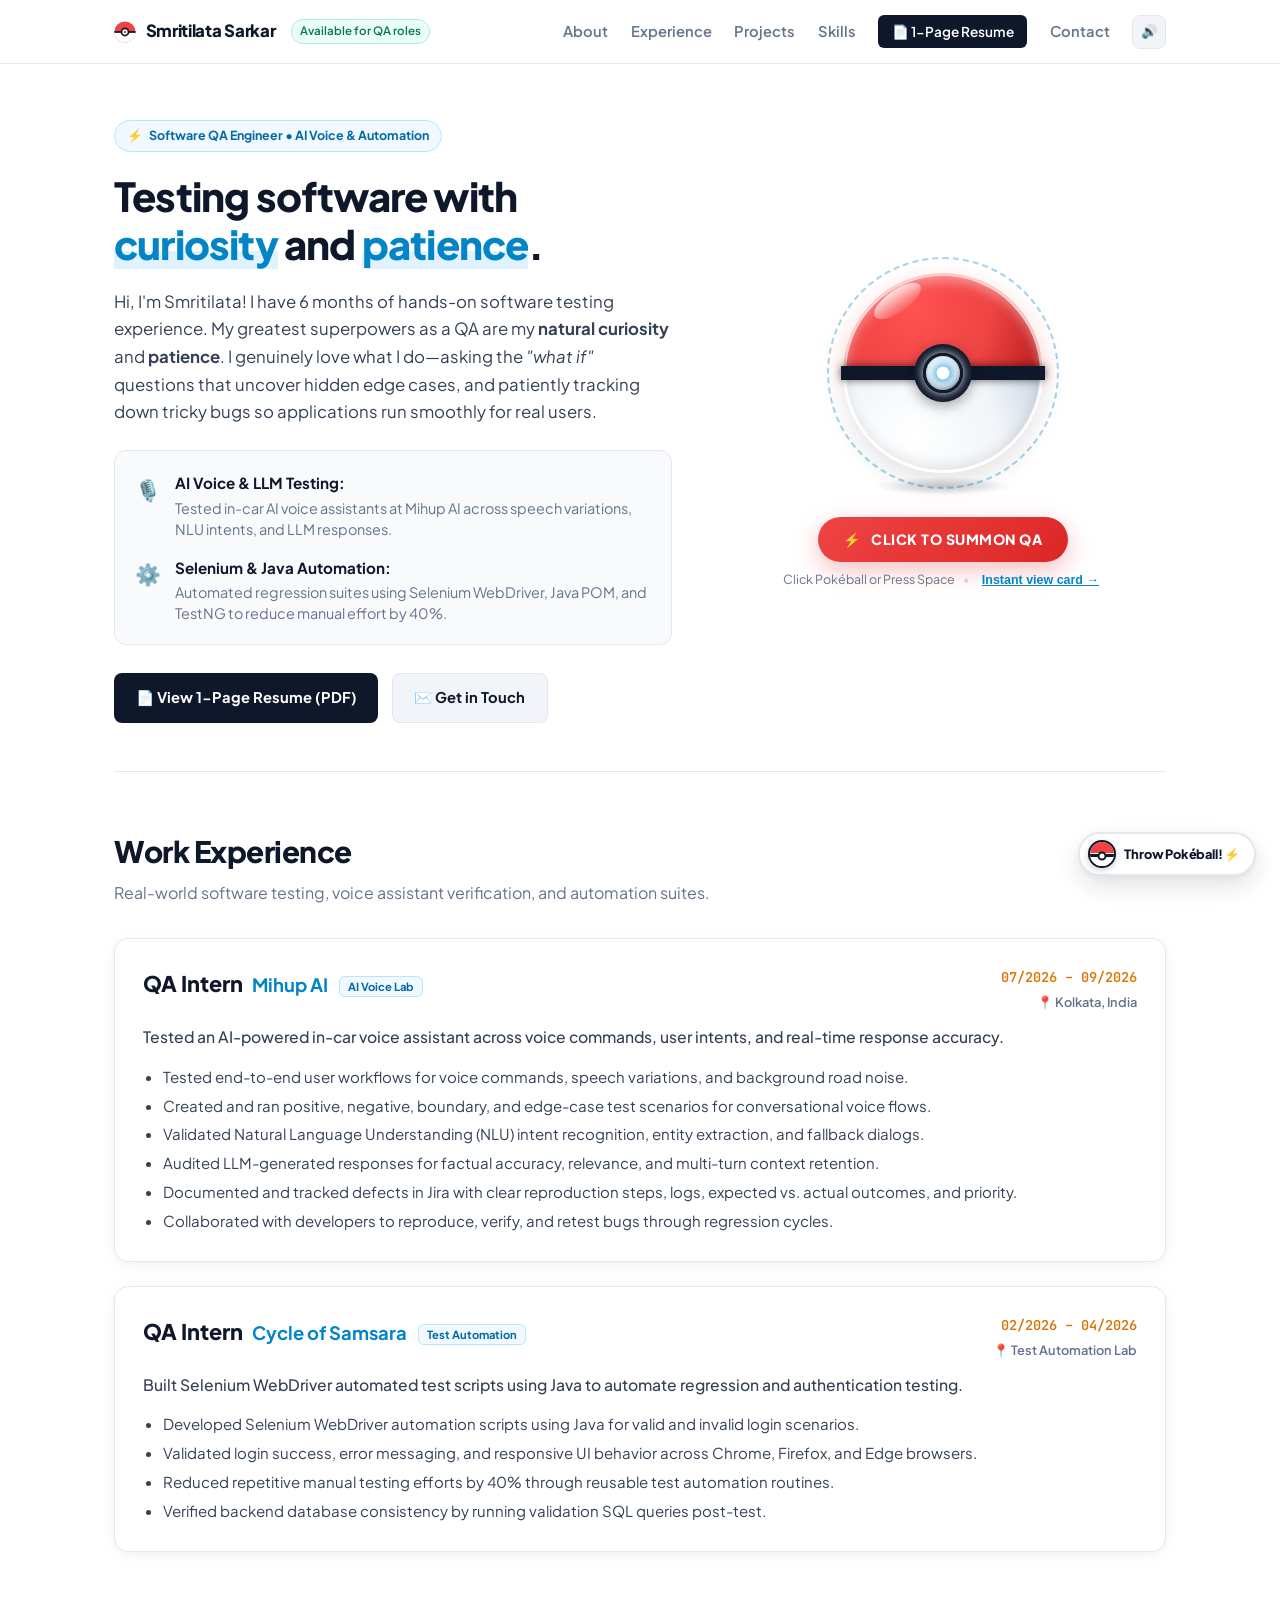
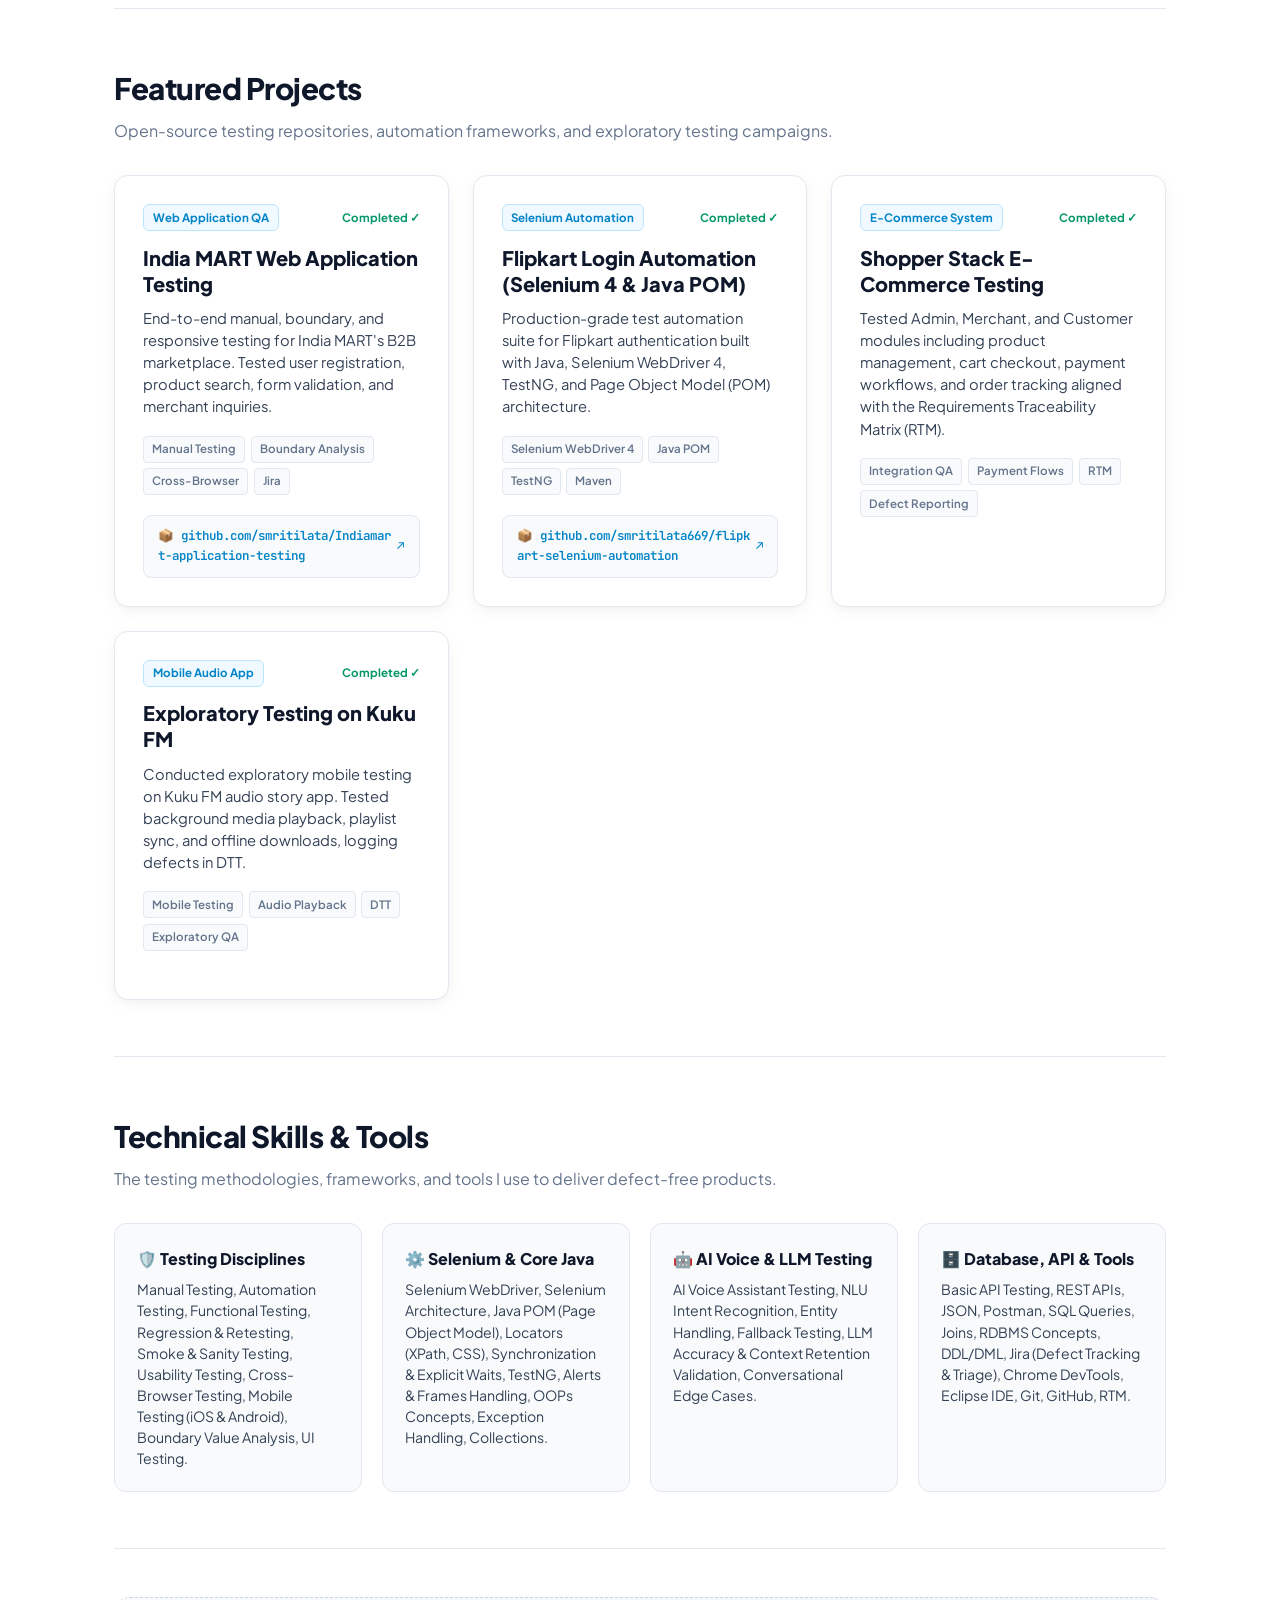
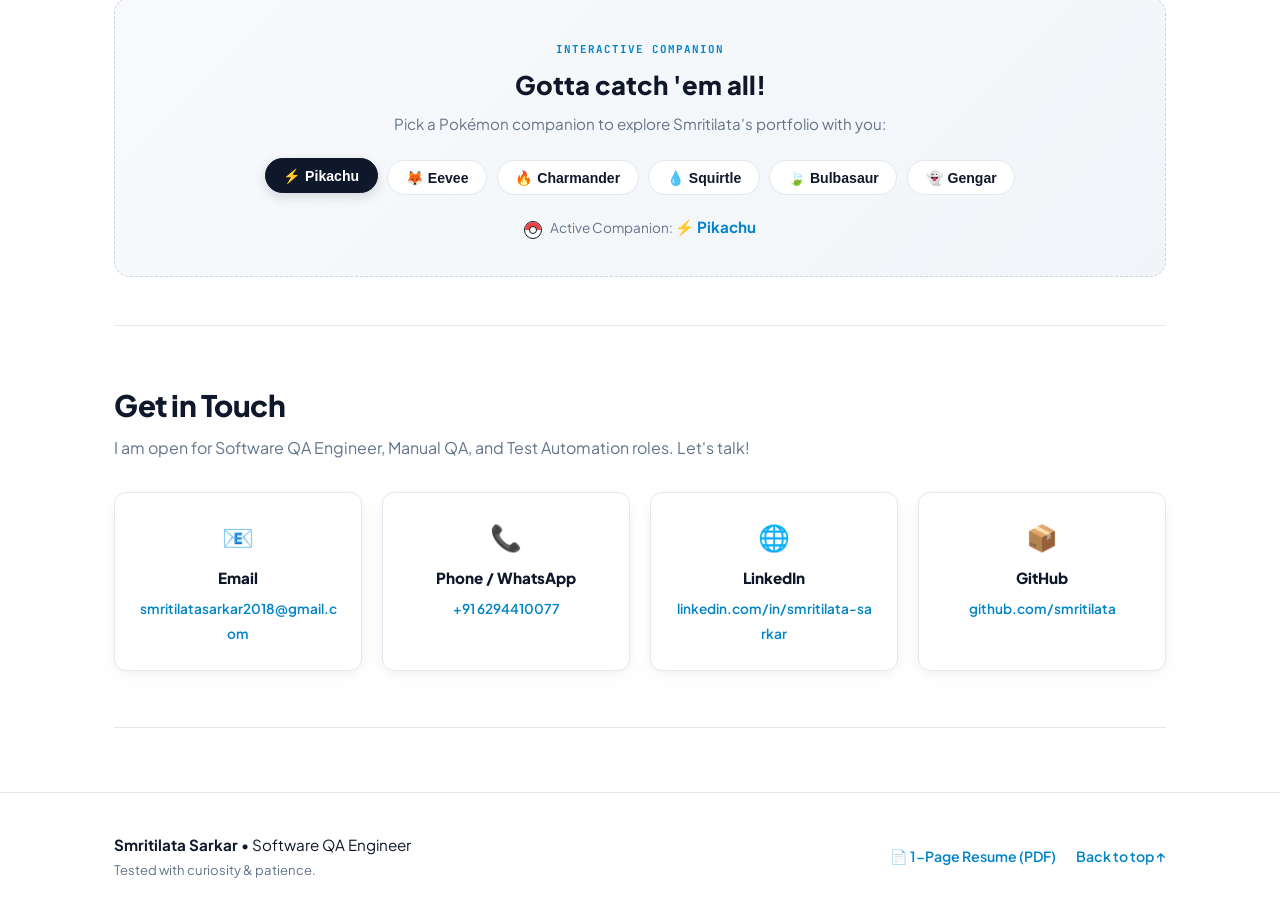
==== commit 5e3d3f0d: "Add interactive 3D Pokéball summon animation, floating FAB, and catch effects" ====
--- a/index.html
+++ b/index.html
@@ -21,7 +21,15 @@
   <header class="site-header">
     <div class="nav-wrapper">
       <a href="#" class="brand-logo">
-        <span class="avatar-dot"></span>
+        <span class="nav-pokeball-icon">
+          <svg class="spin-pokeball" viewBox="0 0 100 100" width="22" height="22">
+            <circle cx="50" cy="50" r="48" fill="#ef4444"/>
+            <path d="M2 50 A48 48 0 0 0 98 50 Z" fill="#ffffff"/>
+            <line x1="2" y1="50" x2="98" y2="50" stroke="#0f172a" stroke-width="8"/>
+            <circle cx="50" cy="50" r="16" fill="#ffffff" stroke="#0f172a" stroke-width="8"/>
+            <circle cx="50" cy="50" r="6" fill="#ef4444"/>
+          </svg>
+        </span>
         <span class="brand-text">Smritilata Sarkar</span>
         <span class="status-pill">Available for QA roles</span>
       </a>
@@ -106,9 +114,67 @@
           </div>
         </div>
 
-        <!-- Right Column: Interactive Pokémon Trainer Card -->
-        <div class="hero-card-col">
-          <div class="pokemon-trainer-card" id="trainer-card">
+        <!-- Right Column: Interactive 3D Pokéball Summon Stage & Trainer Card -->
+        <div class="hero-card-col stage-closed" id="summon-stage">
+          
+          <!-- Pokéball Assembly (Active in stage-closed & stage-opening) -->
+          <div class="pokeball-assembly-wrapper" id="pokeball-wrapper">
+            <div class="summon-light-pillar" id="light-pillar"></div>
+
+            <div class="pokeball-box">
+              <div class="pokeball-3d" id="main-pokeball" role="button" tabindex="0" title="Click Pokéball to Summon QA Champion!">
+                <div class="pokeball-energy-ring"></div>
+
+                <!-- Upper Shell -->
+                <div class="ball-shell shell-top">
+                  <div class="shell-reflection"></div>
+                </div>
+
+                <!-- Equatorial Black Belt & Central Release Button -->
+                <div class="ball-equator">
+                  <div class="equator-band"></div>
+                  <div class="center-latch-wrapper">
+                    <div class="latch-outer-ring">
+                      <div class="latch-button" id="pokeball-button">
+                        <div class="button-led"></div>
+                      </div>
+                    </div>
+                  </div>
+                </div>
+
+                <!-- Lower Shell -->
+                <div class="ball-shell shell-bottom">
+                  <div class="shell-shadow"></div>
+                </div>
+
+                <!-- Ground Floating Shadow -->
+                <div class="ball-ground-shadow"></div>
+              </div>
+            </div>
+
+            <div class="summon-prompt-box">
+              <button class="throw-ball-btn" id="trigger-summon-btn">
+                <span class="poke-icon">⚡</span>
+                <span>CLICK TO SUMMON QA</span>
+              </button>
+              <div class="summon-hint-group">
+                <span class="summon-hint">Click Pokéball or Press Space</span>
+                <span class="hint-divider">&bull;</span>
+                <button class="skip-summon-btn" id="skip-summon-btn" type="button">Instant view card &rarr;</button>
+              </div>
+            </div>
+          </div>
+
+          <!-- Summoned QA Trainer Card (Active in stage-opened) -->
+          <div class="summoned-card-wrapper" id="summoned-card-wrapper">
+            <div class="card-action-bar">
+              <button id="replay-summon-btn" class="resummon-pill" title="Return to Pokéball & Re-Summon">
+                <span class="poke-icon">⚡</span>
+                <span>Return to Pokéball &amp; Re-Summon</span>
+              </button>
+            </div>
+
+            <div class="pokemon-trainer-card" id="trainer-card">
             
             <!-- Card Header -->
             <div class="pcard-header">
@@ -226,7 +292,9 @@
               </div>
             </div>
 
-          </div>
+            </div>
+          </div>
+
         </div>
 
       </div>
@@ -443,6 +511,9 @@
         </div>
 
         <div class="active-companion-badge" id="companion-badge">
+          <span class="companion-ball-drop">
+            <span class="mini-pokeball" id="mini-pokeball"></span>
+          </span>
           <span>Active Companion:</span> <strong id="active-companion-name">⚡ Pikachu</strong>
         </div>
       </div>
@@ -502,6 +573,18 @@
     </div>
   </footer>
 
+  <!-- Floating Interactive Pokéball Action Button -->
+  <button class="floating-pokeball-fab" id="floating-pokeball" title="Click to Throw Pokéball / Summon QA!" aria-label="Throw Pokéball">
+    <div class="fab-pokeball">
+      <div class="fab-top"></div>
+      <div class="fab-center">
+        <div class="fab-btn"></div>
+      </div>
+      <div class="fab-bottom"></div>
+    </div>
+    <span class="fab-tooltip">Throw Pokéball! ⚡</span>
+  </button>
+
   <script src="audio.js"></script>
   <script src="script.js"></script>
 </body>
--- a/style.css
+++ b/style.css
@@ -92,6 +92,17 @@
   text-decoration: none;
 }
 
+.nav-pokeball-icon {
+  display: inline-flex;
+  align-items: center;
+  justify-content: center;
+  transition: transform 0.4s ease;
+}
+
+.brand-logo:hover .nav-pokeball-icon {
+  transform: rotate(360deg);
+}
+
 .avatar-dot {
   width: 9px;
   height: 9px;
@@ -338,11 +349,415 @@
 }
 
 /* ==========================================================================
-   POKÉMON TRAINER CARD (RIGHT COLUMN)
+   3D POKÉBALL SUMMON STAGE & TRAINER CARD
    ========================================================================== */
 .hero-card-col {
   display: flex;
   justify-content: center;
+  align-items: center;
+  position: relative;
+  min-height: 520px;
+}
+
+/* Light Pillar Beam shooting upwards on summon */
+.summon-light-pillar {
+  position: absolute;
+  top: 45%;
+  left: 50%;
+  transform: translate(-50%, -50%) scaleY(0);
+  width: 140px;
+  height: 650px;
+  background: linear-gradient(to top, rgba(255, 255, 255, 0.98), rgba(2, 132, 199, 0.85), rgba(239, 68, 68, 0.4), transparent);
+  filter: blur(8px);
+  pointer-events: none;
+  opacity: 0;
+  z-index: 15;
+  transform-origin: center bottom;
+  transition: transform 0.4s cubic-bezier(0.175, 0.885, 0.32, 1.275), opacity 0.3s ease;
+}
+
+.stage-opening .summon-light-pillar {
+  opacity: 1;
+  transform: translate(-50%, -50%) scaleY(1);
+}
+
+.stage-opened .summon-light-pillar {
+  opacity: 0;
+  transform: translate(-50%, -50%) scaleY(0.2);
+  transition: opacity 0.5s ease, transform 0.5s ease;
+}
+
+/* Pokéball Wrapper */
+.pokeball-assembly-wrapper {
+  position: relative;
+  display: flex;
+  flex-direction: column;
+  align-items: center;
+  justify-content: center;
+  width: 100%;
+  max-width: 380px;
+  padding: 1.5rem 0;
+  transition: opacity 0.45s ease, transform 0.45s ease;
+}
+
+.pokeball-box {
+  position: relative;
+  display: flex;
+  justify-content: center;
+  align-items: center;
+  width: 220px;
+  height: 240px;
+}
+
+/* 3D Pokéball Model */
+.pokeball-3d {
+  width: 200px;
+  height: 200px;
+  position: relative;
+  cursor: pointer;
+  border-radius: 50%;
+  transform-style: preserve-3d;
+  transition: transform 0.35s ease, filter 0.3s ease;
+  user-select: none;
+  animation: floatBall 3.5s ease-in-out infinite;
+}
+
+.pokeball-3d:hover {
+  filter: drop-shadow(0 12px 28px rgba(239, 68, 68, 0.35));
+}
+
+@keyframes floatBall {
+  0%, 100% {
+    transform: translateY(0);
+  }
+  50% {
+    transform: translateY(-12px);
+  }
+}
+
+/* Energy Rings */
+.pokeball-energy-ring {
+  position: absolute;
+  inset: -16px;
+  border-radius: 50%;
+  border: 2px dashed rgba(2, 132, 199, 0.35);
+  animation: energyRingPulse 8s linear infinite;
+  pointer-events: none;
+}
+
+@keyframes energyRingPulse {
+  0% { transform: rotate(0deg) scale(0.96); opacity: 0.3; }
+  50% { transform: rotate(180deg) scale(1.05); opacity: 0.7; border-color: rgba(239, 68, 68, 0.45); }
+  100% { transform: rotate(360deg) scale(0.96); opacity: 0.3; }
+}
+
+/* Upper Shell */
+.ball-shell.shell-top {
+  position: absolute;
+  top: 0;
+  left: 0;
+  right: 0;
+  height: 100px;
+  background: radial-gradient(circle at 35% 35%, #ff5252 0%, #ef4444 55%, #b91c1c 100%);
+  border-top-left-radius: 100px;
+  border-top-right-radius: 100px;
+  border: 3px solid rgba(255, 255, 255, 0.7);
+  box-shadow: inset 0 6px 12px rgba(255, 255, 255, 0.4), 0 10px 25px rgba(239, 68, 68, 0.3);
+  transform-origin: center bottom;
+  transition: transform 0.45s cubic-bezier(0.175, 0.885, 0.32, 1.275), box-shadow 0.4s ease;
+}
+
+.shell-reflection {
+  position: absolute;
+  top: 14px;
+  left: 24px;
+  width: 55px;
+  height: 22px;
+  border-radius: 50%;
+  background: linear-gradient(to bottom, rgba(255, 255, 255, 0.75), rgba(255, 255, 255, 0.1));
+  transform: rotate(-35deg);
+}
+
+/* Lower Shell */
+.ball-shell.shell-bottom {
+  position: absolute;
+  bottom: 0;
+  left: 0;
+  right: 0;
+  height: 100px;
+  background: radial-gradient(circle at 35% 65%, #ffffff 0%, #f1f5f9 60%, #cbd5e1 100%);
+  border-bottom-left-radius: 100px;
+  border-bottom-right-radius: 100px;
+  border: 3px solid rgba(255, 255, 255, 0.9);
+  box-shadow: inset 0 -6px 12px rgba(0, 0, 0, 0.08), 0 12px 25px rgba(0, 0, 0, 0.1);
+  transform-origin: center top;
+  transition: transform 0.45s cubic-bezier(0.175, 0.885, 0.32, 1.275), box-shadow 0.4s ease;
+}
+
+/* Equator / Center Belt */
+.ball-equator {
+  position: absolute;
+  top: 93px;
+  left: -2px;
+  right: -2px;
+  height: 14px;
+  z-index: 4;
+  pointer-events: none;
+}
+
+.equator-band {
+  width: 100%;
+  height: 100%;
+  background: #0f172a;
+  box-shadow: 0 0 8px rgba(0, 0, 0, 0.6);
+}
+
+.center-latch-wrapper {
+  position: absolute;
+  top: 50%;
+  left: 50%;
+  transform: translate(-50%, -50%);
+  pointer-events: auto;
+}
+
+.latch-outer-ring {
+  width: 58px;
+  height: 58px;
+  background: #0f172a;
+  border-radius: 50%;
+  display: flex;
+  align-items: center;
+  justify-content: center;
+  box-shadow: 0 4px 14px rgba(0, 0, 0, 0.35);
+}
+
+.latch-button {
+  width: 40px;
+  height: 40px;
+  background: radial-gradient(circle at 35% 35%, #ffffff 0%, #e2e8f0 60%, #94a3b8 100%);
+  border-radius: 50%;
+  border: 3.5px solid #0f172a;
+  position: relative;
+  cursor: pointer;
+  box-shadow: inset 0 -2px 4px rgba(0, 0, 0, 0.25), 0 0 10px rgba(255, 255, 255, 0.9);
+  transition: transform 0.15s ease, box-shadow 0.2s ease;
+}
+
+.latch-button:hover {
+  transform: scale(1.08);
+  box-shadow: 0 0 18px #38bdf8;
+}
+
+.latch-button:active {
+  transform: scale(0.92);
+}
+
+.button-led {
+  position: absolute;
+  top: 50%;
+  left: 50%;
+  transform: translate(-50%, -50%);
+  width: 13px;
+  height: 13px;
+  background: #ffffff;
+  border-radius: 50%;
+  box-shadow: 0 0 8px #0284c7, 0 0 16px #38bdf8;
+  animation: ledPulse 1.6s infinite alternate;
+}
+
+@keyframes ledPulse {
+  0% { transform: translate(-50%, -50%) scale(0.85); opacity: 0.7; box-shadow: 0 0 6px #0284c7; }
+  100% { transform: translate(-50%, -50%) scale(1.2); opacity: 1; box-shadow: 0 0 16px #0284c7, 0 0 25px #ffffff; }
+}
+
+/* Floating Ground Shadow */
+.ball-ground-shadow {
+  position: absolute;
+  bottom: -22px;
+  left: 50%;
+  transform: translateX(-50%);
+  width: 140px;
+  height: 18px;
+  background: radial-gradient(ellipse at center, rgba(15, 23, 42, 0.22) 0%, rgba(15, 23, 42, 0) 70%);
+  border-radius: 50%;
+  pointer-events: none;
+  animation: shadowScale 3.5s ease-in-out infinite;
+}
+
+@keyframes shadowScale {
+  0%, 100% {
+    transform: translateX(-50%) scale(1);
+    opacity: 0.22;
+  }
+  50% {
+    transform: translateX(-50%) scale(0.8);
+    opacity: 0.1;
+  }
+}
+
+/* Shaking & Opening Animations */
+.pokeball-3d.ball-shaking {
+  animation: ballWobble 0.75s cubic-bezier(0.36, 0.07, 0.19, 0.97) infinite !important;
+}
+
+@keyframes ballWobble {
+  0% { transform: rotate(0deg); }
+  20% { transform: rotate(-24deg) translateX(-8px); }
+  40% { transform: rotate(22deg) translateX(8px); }
+  60% { transform: rotate(-16deg) translateX(-5px); }
+  80% { transform: rotate(12deg) translateX(4px); }
+  100% { transform: rotate(0deg); }
+}
+
+.stage-opening .ball-shell.shell-top,
+.stage-opened .ball-shell.shell-top {
+  transform: translateY(-48px) rotateX(65deg) scale(0.92);
+  box-shadow: 0 20px 40px rgba(239, 68, 68, 0.5), inset 0 0 30px #ffffff;
+}
+
+.stage-opening .ball-shell.shell-bottom,
+.stage-opened .ball-shell.shell-bottom {
+  transform: translateY(34px) rotateX(-45deg) scale(0.92);
+  box-shadow: 0 -15px 35px rgba(2, 132, 199, 0.4), inset 0 0 25px #ffffff;
+}
+
+/* Summon Button & Prompt */
+.summon-prompt-box {
+  margin-top: 1.5rem;
+  display: flex;
+  flex-direction: column;
+  align-items: center;
+  gap: 0.5rem;
+}
+
+.throw-ball-btn {
+  background: linear-gradient(135deg, #ef4444 0%, #dc2626 100%);
+  color: #ffffff;
+  border: none;
+  padding: 0.85rem 1.6rem;
+  border-radius: 50px;
+  font-family: var(--font-main);
+  font-size: 0.88rem;
+  font-weight: 800;
+  letter-spacing: 0.5px;
+  cursor: pointer;
+  display: inline-flex;
+  align-items: center;
+  gap: 0.6rem;
+  box-shadow: 0 8px 24px rgba(239, 68, 68, 0.35);
+  transition: var(--transition-smooth);
+}
+
+.throw-ball-btn:hover {
+  transform: translateY(-3px) scale(1.03);
+  box-shadow: 0 12px 30px rgba(239, 68, 68, 0.5);
+}
+
+.summon-hint-group {
+  display: flex;
+  align-items: center;
+  gap: 0.5rem;
+  font-size: 0.78rem;
+  color: var(--text-muted);
+}
+
+.hint-divider {
+  color: #cbd5e1;
+}
+
+.skip-summon-btn {
+  background: none;
+  border: none;
+  color: var(--primary-blue);
+  font-size: 0.78rem;
+  font-weight: 600;
+  cursor: pointer;
+  text-decoration: underline;
+  padding: 2px 4px;
+}
+
+/* ==========================================================================
+   STAGE DISPLAY STATES
+   ========================================================================== */
+/* Closed State */
+.hero-card-col.stage-closed .pokeball-assembly-wrapper {
+  display: flex;
+  opacity: 1;
+  pointer-events: auto;
+}
+
+.hero-card-col.stage-closed .summoned-card-wrapper {
+  display: none;
+  opacity: 0;
+  pointer-events: none;
+}
+
+/* Opening State */
+.hero-card-col.stage-opening .pokeball-assembly-wrapper {
+  display: flex;
+}
+
+.hero-card-col.stage-opening .summoned-card-wrapper {
+  display: none;
+}
+
+/* Opened State */
+.hero-card-col.stage-opened .pokeball-assembly-wrapper {
+  display: none;
+  opacity: 0;
+  pointer-events: none;
+}
+
+.hero-card-col.stage-opened .summoned-card-wrapper {
+  display: block;
+  opacity: 1;
+  pointer-events: auto;
+  animation: cardMaterialize 0.6s cubic-bezier(0.34, 1.56, 0.64, 1) forwards;
+}
+
+@keyframes cardMaterialize {
+  0% {
+    opacity: 0;
+    transform: scale(0.7) translateY(40px);
+  }
+  100% {
+    opacity: 1;
+    transform: scale(1) translateY(0);
+  }
+}
+
+.summoned-card-wrapper {
+  width: 100%;
+  max-width: 380px;
+}
+
+.card-action-bar {
+  display: flex;
+  justify-content: flex-end;
+  margin-bottom: 0.75rem;
+}
+
+.resummon-pill {
+  background: #f1f5f9;
+  border: 1px solid var(--border-color);
+  color: var(--text-main);
+  font-family: var(--font-main);
+  font-size: 0.78rem;
+  font-weight: 700;
+  padding: 0.4rem 0.85rem;
+  border-radius: 20px;
+  cursor: pointer;
+  display: inline-flex;
+  align-items: center;
+  gap: 0.4rem;
+  transition: var(--transition-smooth);
+}
+
+.resummon-pill:hover {
+  background: #e2e8f0;
+  border-color: #cbd5e1;
+  color: var(--primary-blue);
+  transform: translateY(-1px);
 }
 
 .pokemon-trainer-card {
@@ -939,6 +1354,161 @@
   text-decoration: underline;
 }
 
+/* Companion Drop Ball Animation */
+.companion-ball-drop {
+  display: inline-flex;
+  align-items: center;
+  margin-right: 6px;
+  vertical-align: middle;
+}
+
+.mini-pokeball {
+  width: 18px;
+  height: 18px;
+  border-radius: 50%;
+  border: 1.5px solid #0f172a;
+  position: relative;
+  overflow: hidden;
+  display: inline-block;
+  background: #ffffff;
+  transition: transform 0.3s ease;
+}
+
+.mini-pokeball::before {
+  content: '';
+  position: absolute;
+  top: 0;
+  left: 0;
+  right: 0;
+  height: 8px;
+  background: #ef4444;
+}
+
+.mini-pokeball::after {
+  content: '';
+  position: absolute;
+  top: 50%;
+  left: 50%;
+  transform: translate(-50%, -50%);
+  width: 6px;
+  height: 6px;
+  background: #ffffff;
+  border: 1.5px solid #0f172a;
+  border-radius: 50%;
+  z-index: 2;
+}
+
+.mini-pokeball.wobble-catch {
+  animation: miniWobble 0.75s ease;
+}
+
+@keyframes miniWobble {
+  0% { transform: translateY(-16px) scale(0.6); }
+  30% { transform: translateY(0) scale(1.15); }
+  45% { transform: rotate(-24deg); }
+  60% { transform: rotate(24deg); }
+  75% { transform: rotate(-12deg); }
+  90% { transform: rotate(12deg); }
+  100% { transform: rotate(0) scale(1); }
+}
+
+/* Floating Interactive Pokéball Action Button */
+.floating-pokeball-fab {
+  position: fixed;
+  bottom: 24px;
+  right: 24px;
+  z-index: 90;
+  background: #ffffff;
+  border: 2px solid var(--border-color);
+  box-shadow: 0 10px 25px rgba(15, 23, 42, 0.12), 0 2px 6px rgba(15, 23, 42, 0.05);
+  border-radius: 50px;
+  padding: 6px 14px 6px 8px;
+  display: flex;
+  align-items: center;
+  gap: 0.55rem;
+  cursor: pointer;
+  transition: var(--transition-smooth);
+  animation: floatFab 3.5s ease-in-out infinite;
+  text-decoration: none;
+}
+
+.floating-pokeball-fab:hover {
+  transform: translateY(-4px) scale(1.05);
+  box-shadow: 0 16px 32px rgba(239, 68, 68, 0.25);
+  border-color: #ef4444;
+}
+
+@keyframes floatFab {
+  0%, 100% { transform: translateY(0); }
+  50% { transform: translateY(-7px); }
+}
+
+.fab-pokeball {
+  width: 28px;
+  height: 28px;
+  border-radius: 50%;
+  position: relative;
+  background: #ffffff;
+  border: 2px solid #0f172a;
+  overflow: hidden;
+  box-shadow: 0 2px 6px rgba(0, 0, 0, 0.2);
+  transition: transform 0.5s ease;
+  flex-shrink: 0;
+}
+
+.floating-pokeball-fab:hover .fab-pokeball {
+  transform: rotate(360deg);
+}
+
+.fab-top {
+  position: absolute;
+  top: 0;
+  left: 0;
+  right: 0;
+  height: 13px;
+  background: #ef4444;
+}
+
+.fab-bottom {
+  position: absolute;
+  bottom: 0;
+  left: 0;
+  right: 0;
+  height: 13px;
+  background: #ffffff;
+}
+
+.fab-center {
+  position: absolute;
+  top: 12px;
+  left: 0;
+  right: 0;
+  height: 3px;
+  background: #0f172a;
+  z-index: 2;
+}
+
+.fab-btn {
+  position: absolute;
+  top: 50%;
+  left: 50%;
+  transform: translate(-50%, -50%);
+  width: 9px;
+  height: 9px;
+  background: #ffffff;
+  border: 2px solid #0f172a;
+  border-radius: 50%;
+  z-index: 3;
+}
+
+.fab-tooltip {
+  font-family: var(--font-main);
+  font-size: 0.8rem;
+  font-weight: 800;
+  color: var(--text-main);
+  letter-spacing: -0.2px;
+}
+
 /* Responsive */
 @media (max-width: 850px) {
   .hero-grid {
@@ -953,4 +1523,34 @@
   .mobile-menu-btn {
     display: flex;
   }
-}
+  .hero-card-col {
+    min-height: 460px;
+  }
+  .pokeball-3d {
+    width: 170px;
+    height: 170px;
+  }
+  .ball-shell.shell-top,
+  .ball-shell.shell-bottom {
+    height: 85px;
+  }
+  .ball-equator {
+    top: 79px;
+  }
+  .latch-outer-ring {
+    width: 50px;
+    height: 50px;
+  }
+  .latch-button {
+    width: 34px;
+    height: 34px;
+  }
+  .floating-pokeball-fab {
+    bottom: 16px;
+    right: 16px;
+    padding: 6px;
+  }
+  .fab-tooltip {
+    display: none;
+  }
+}
